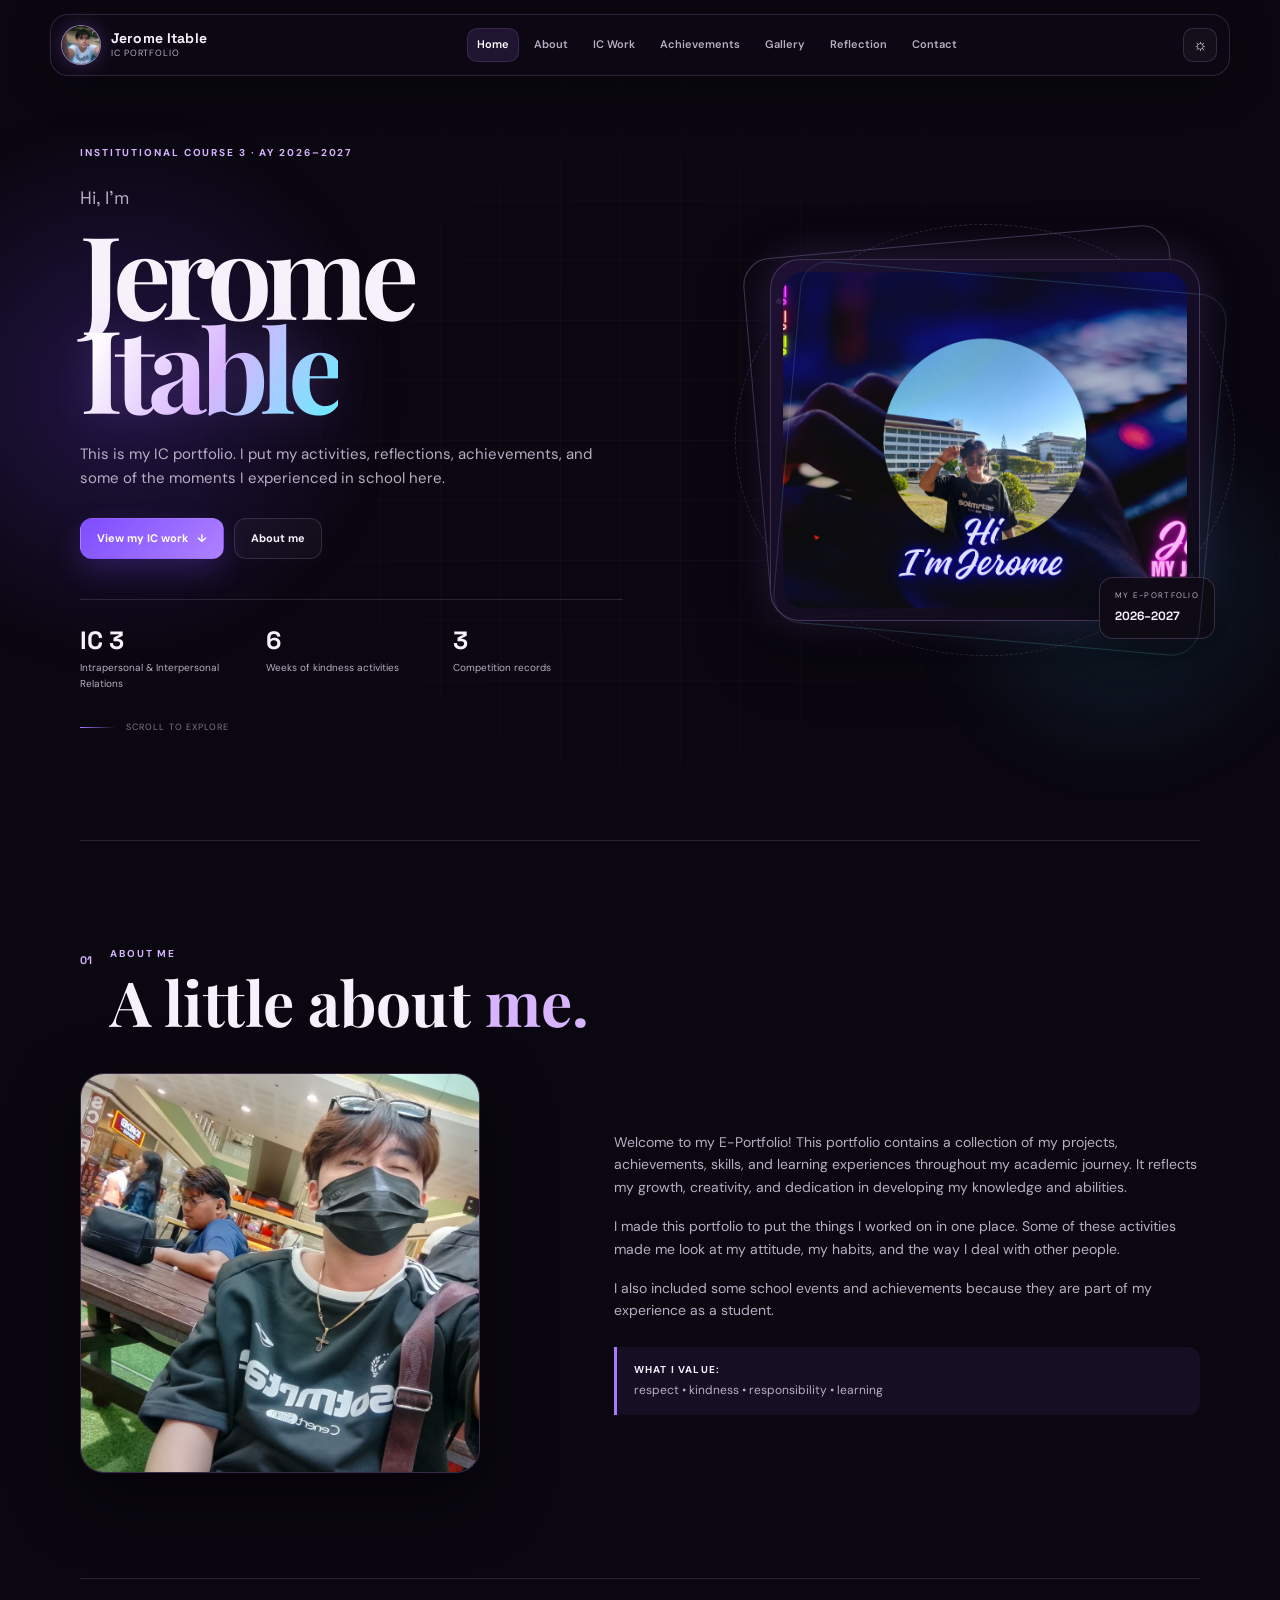
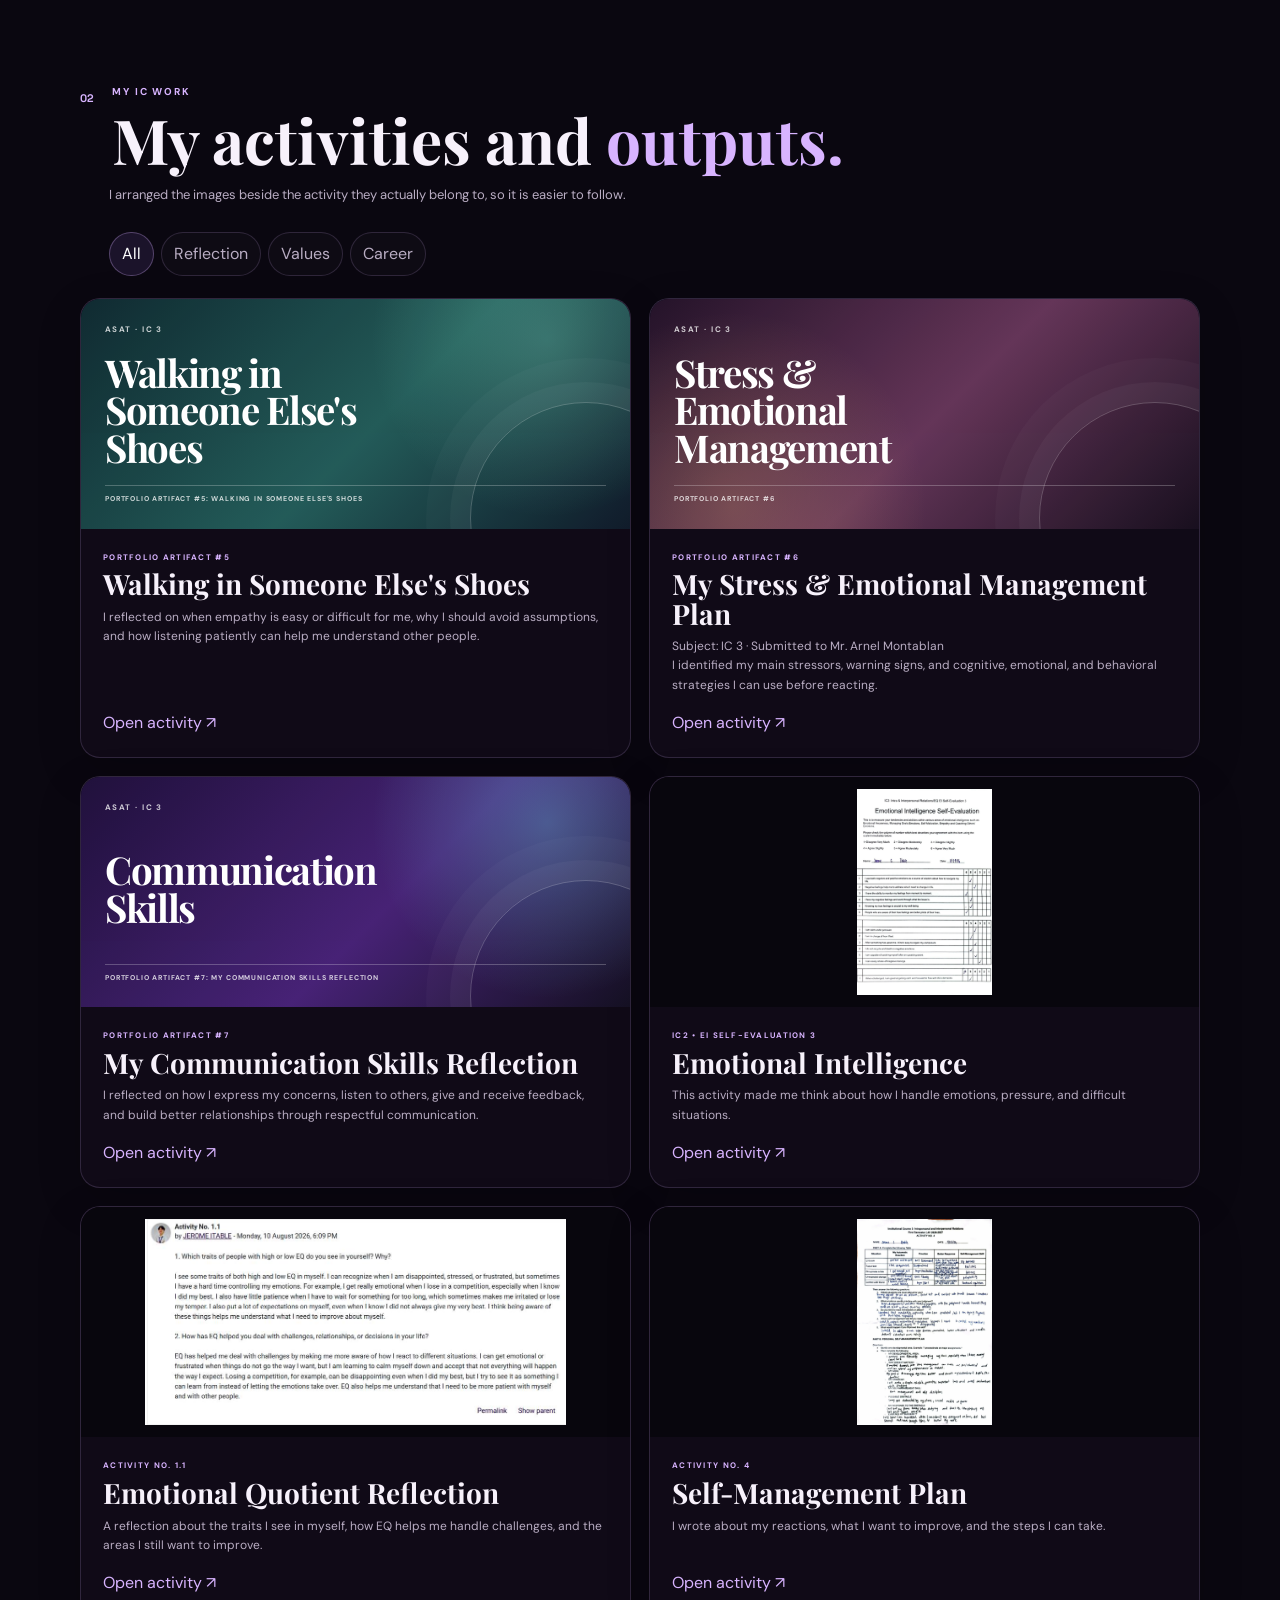
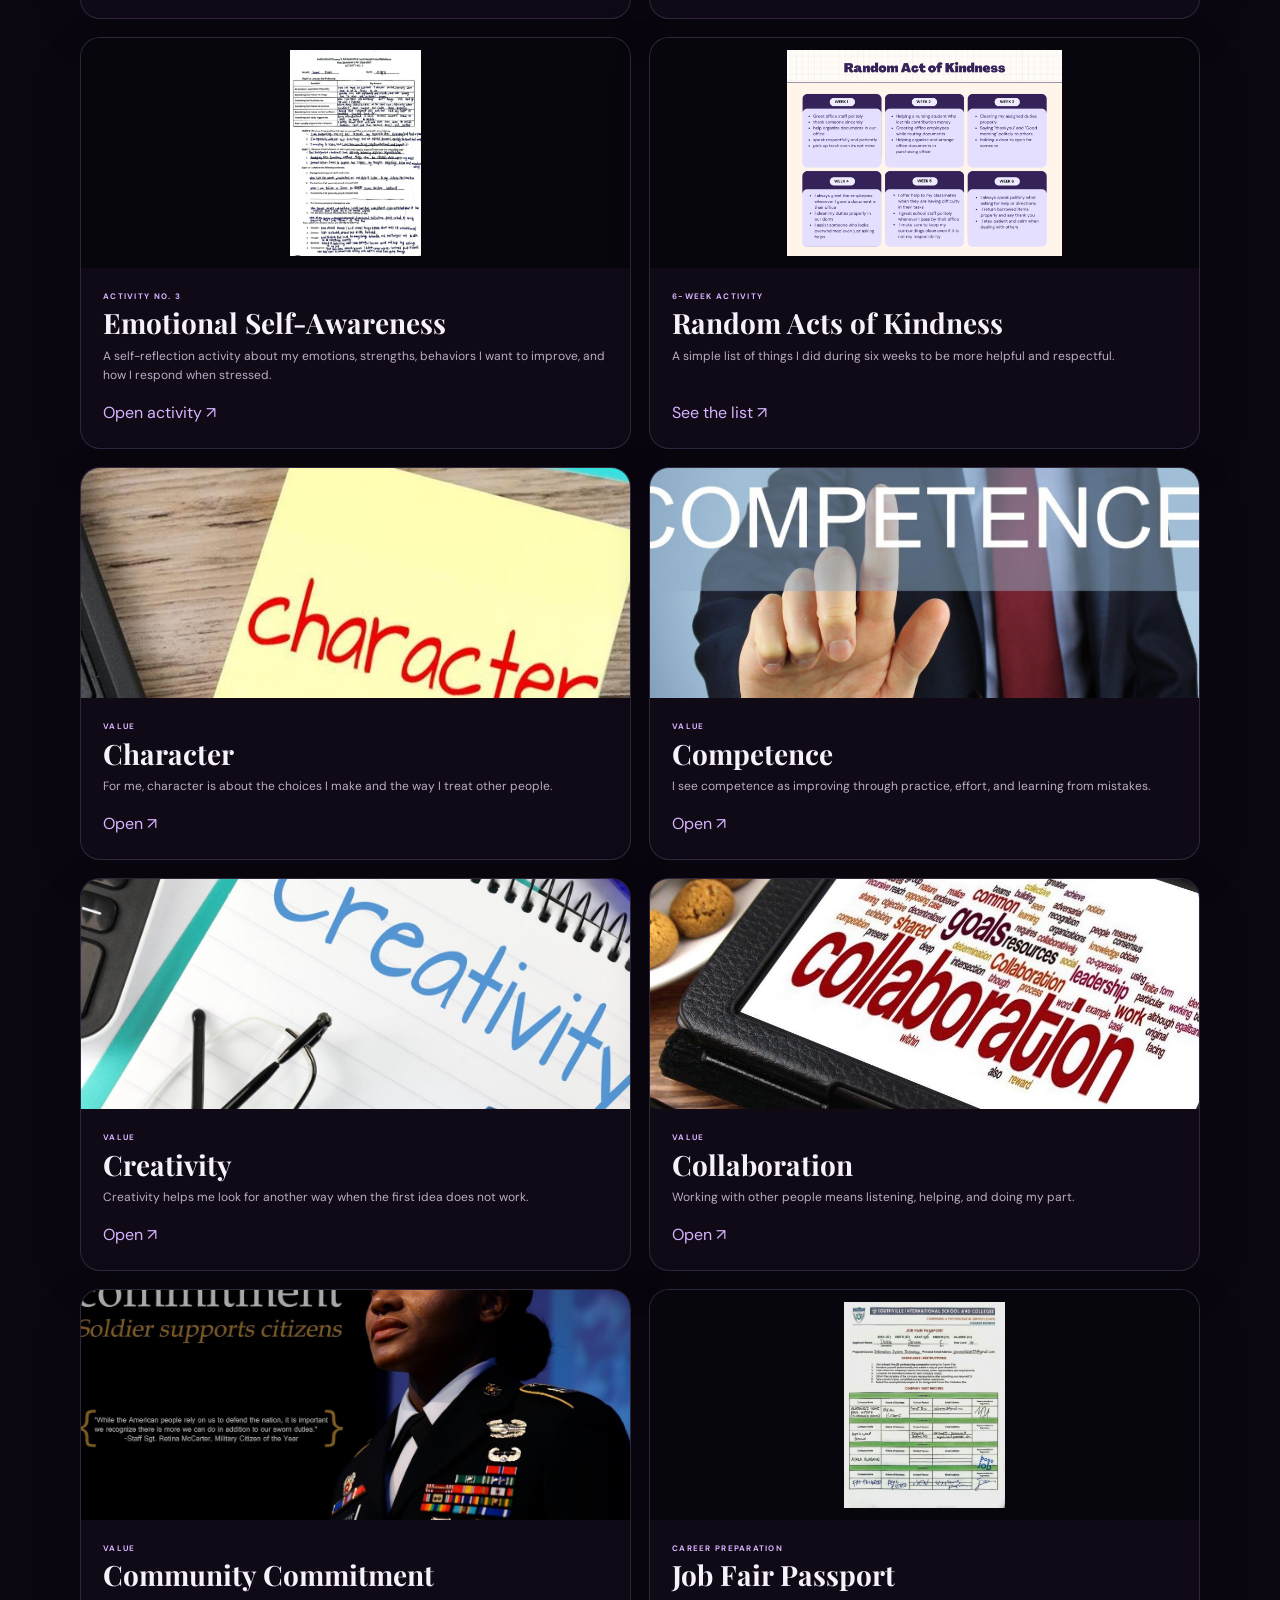
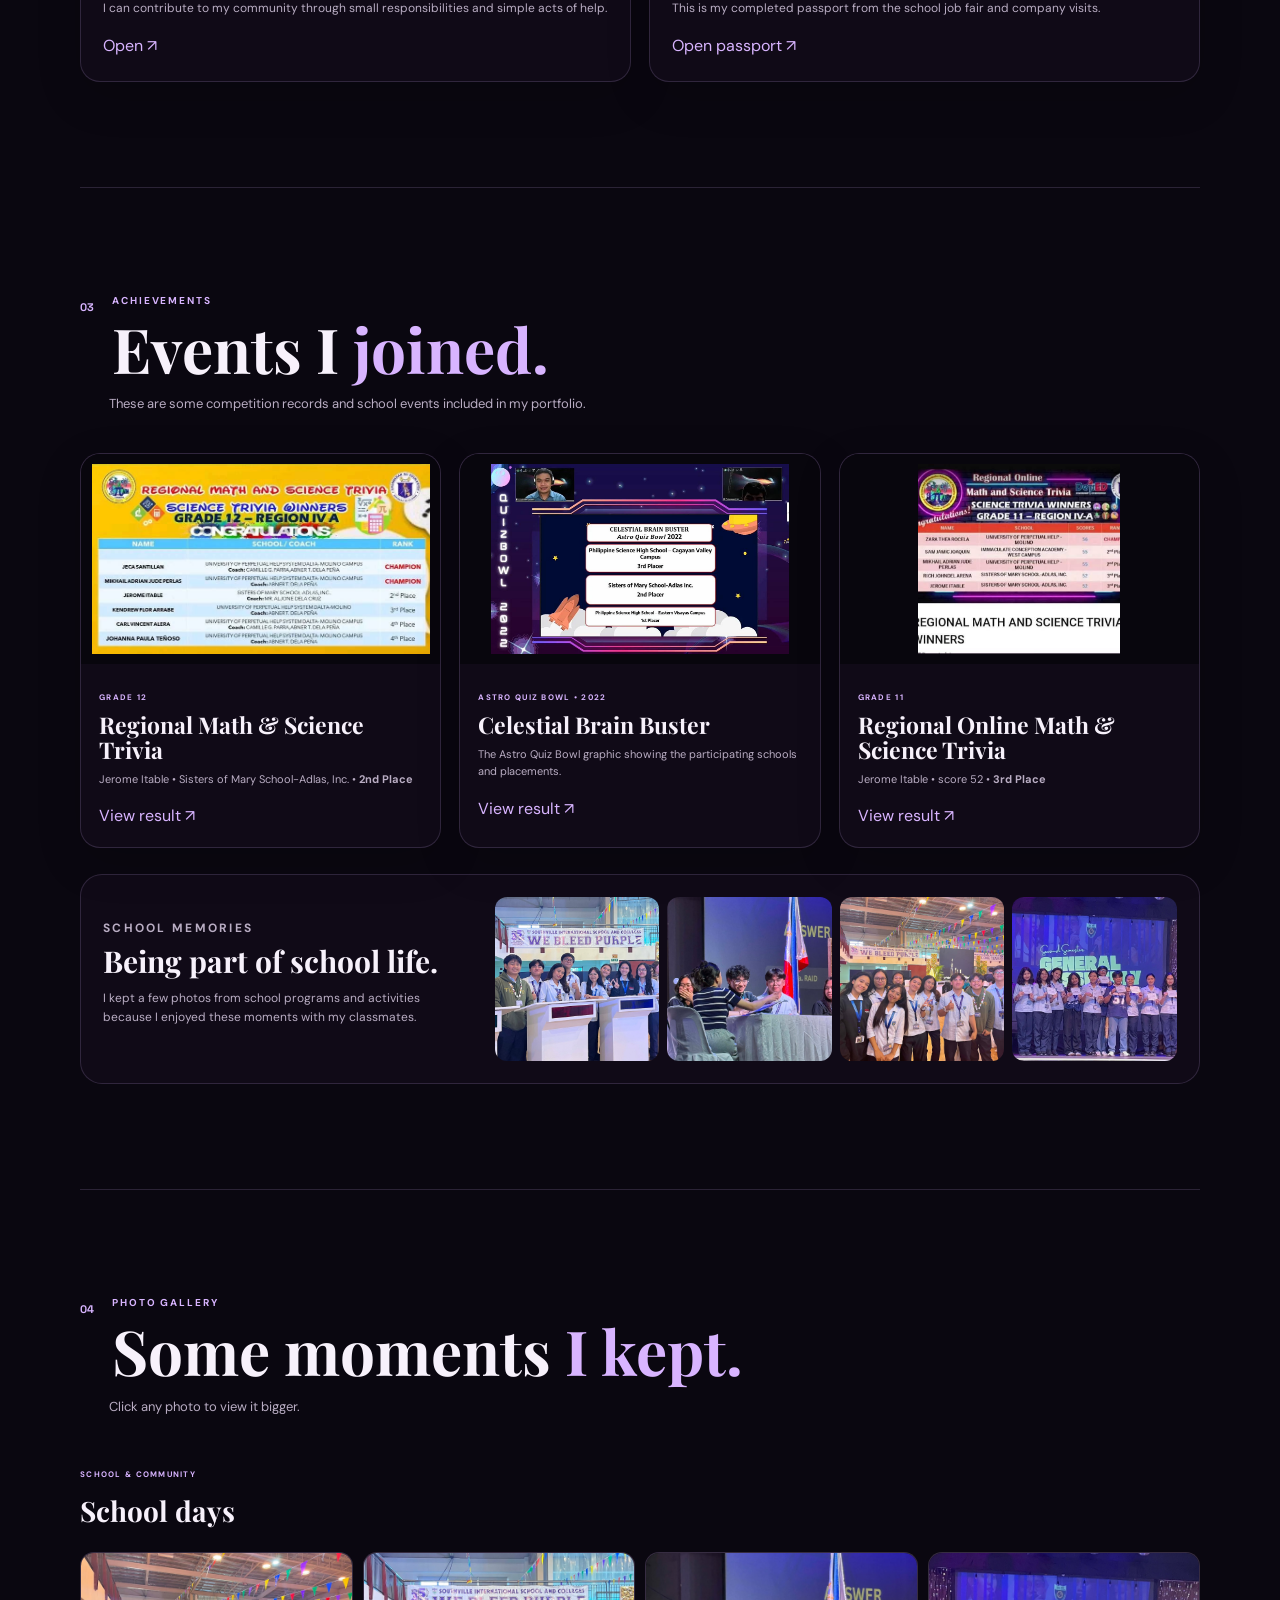
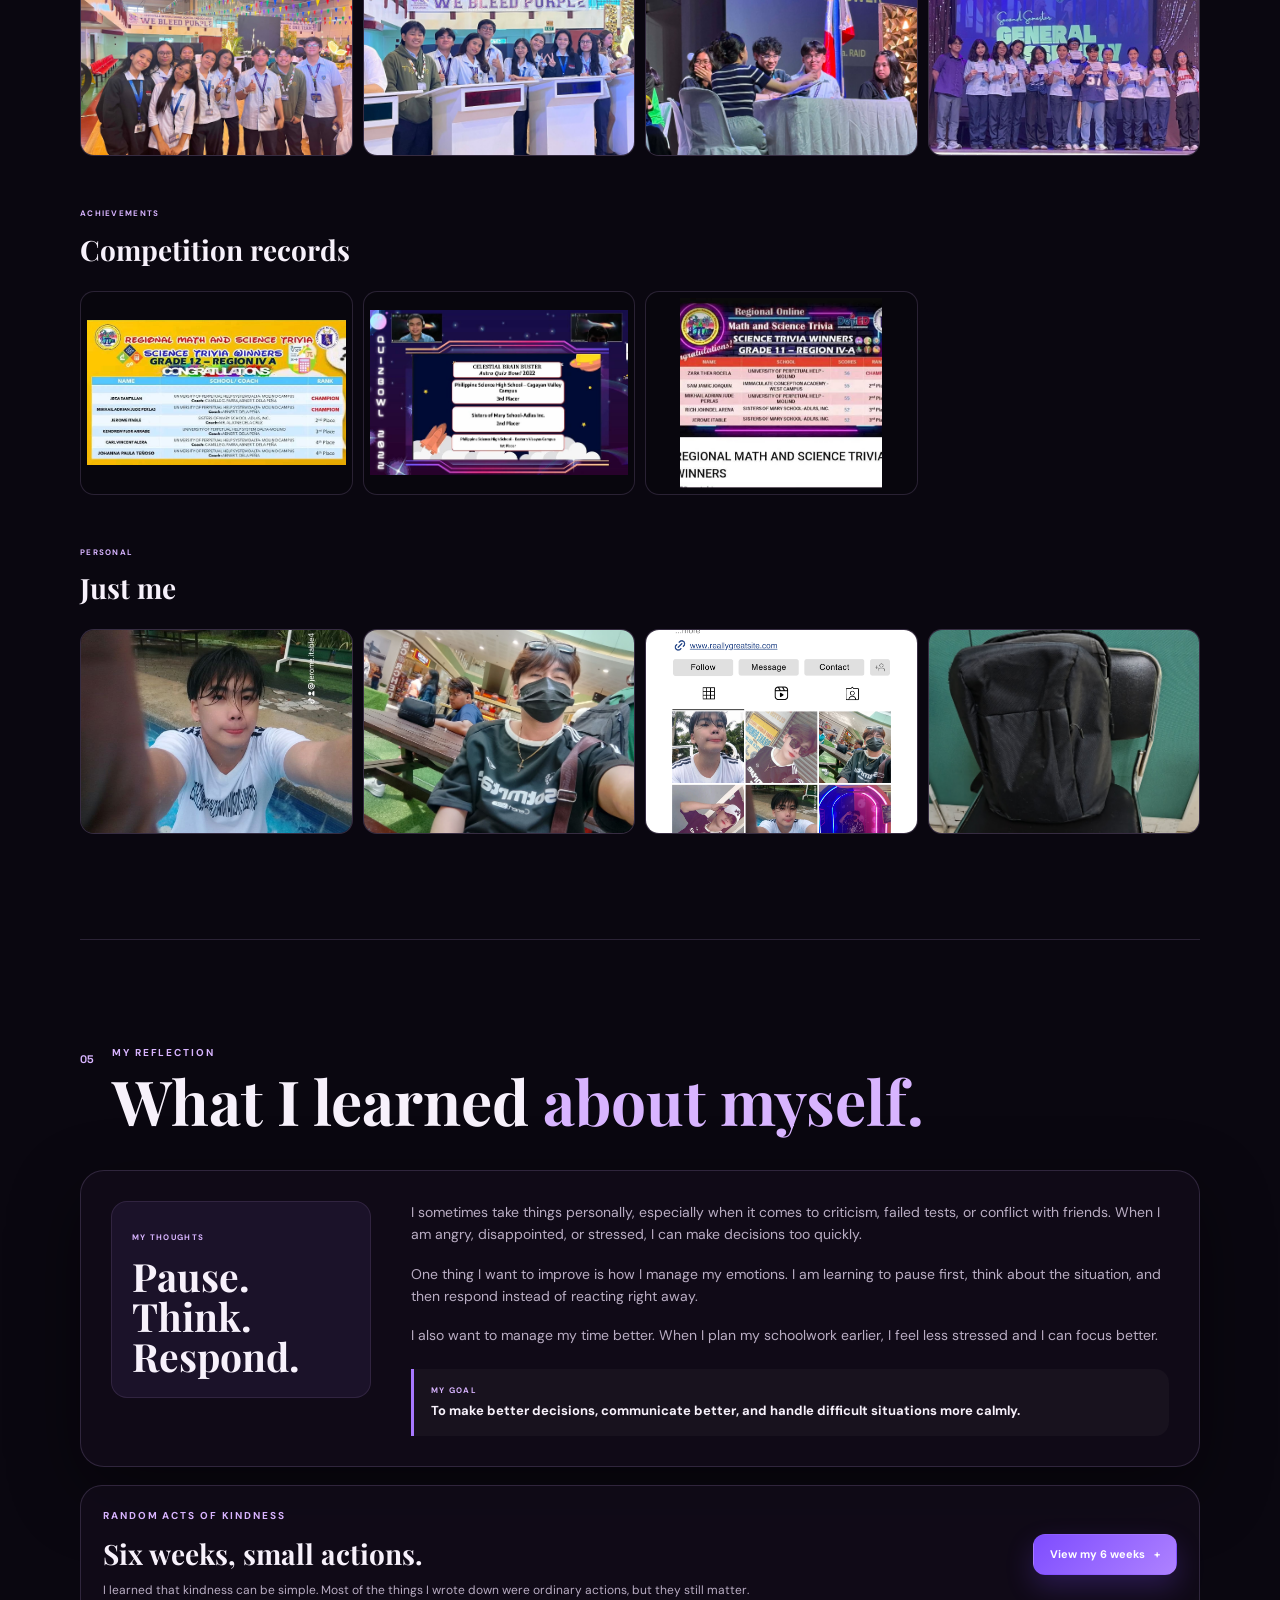
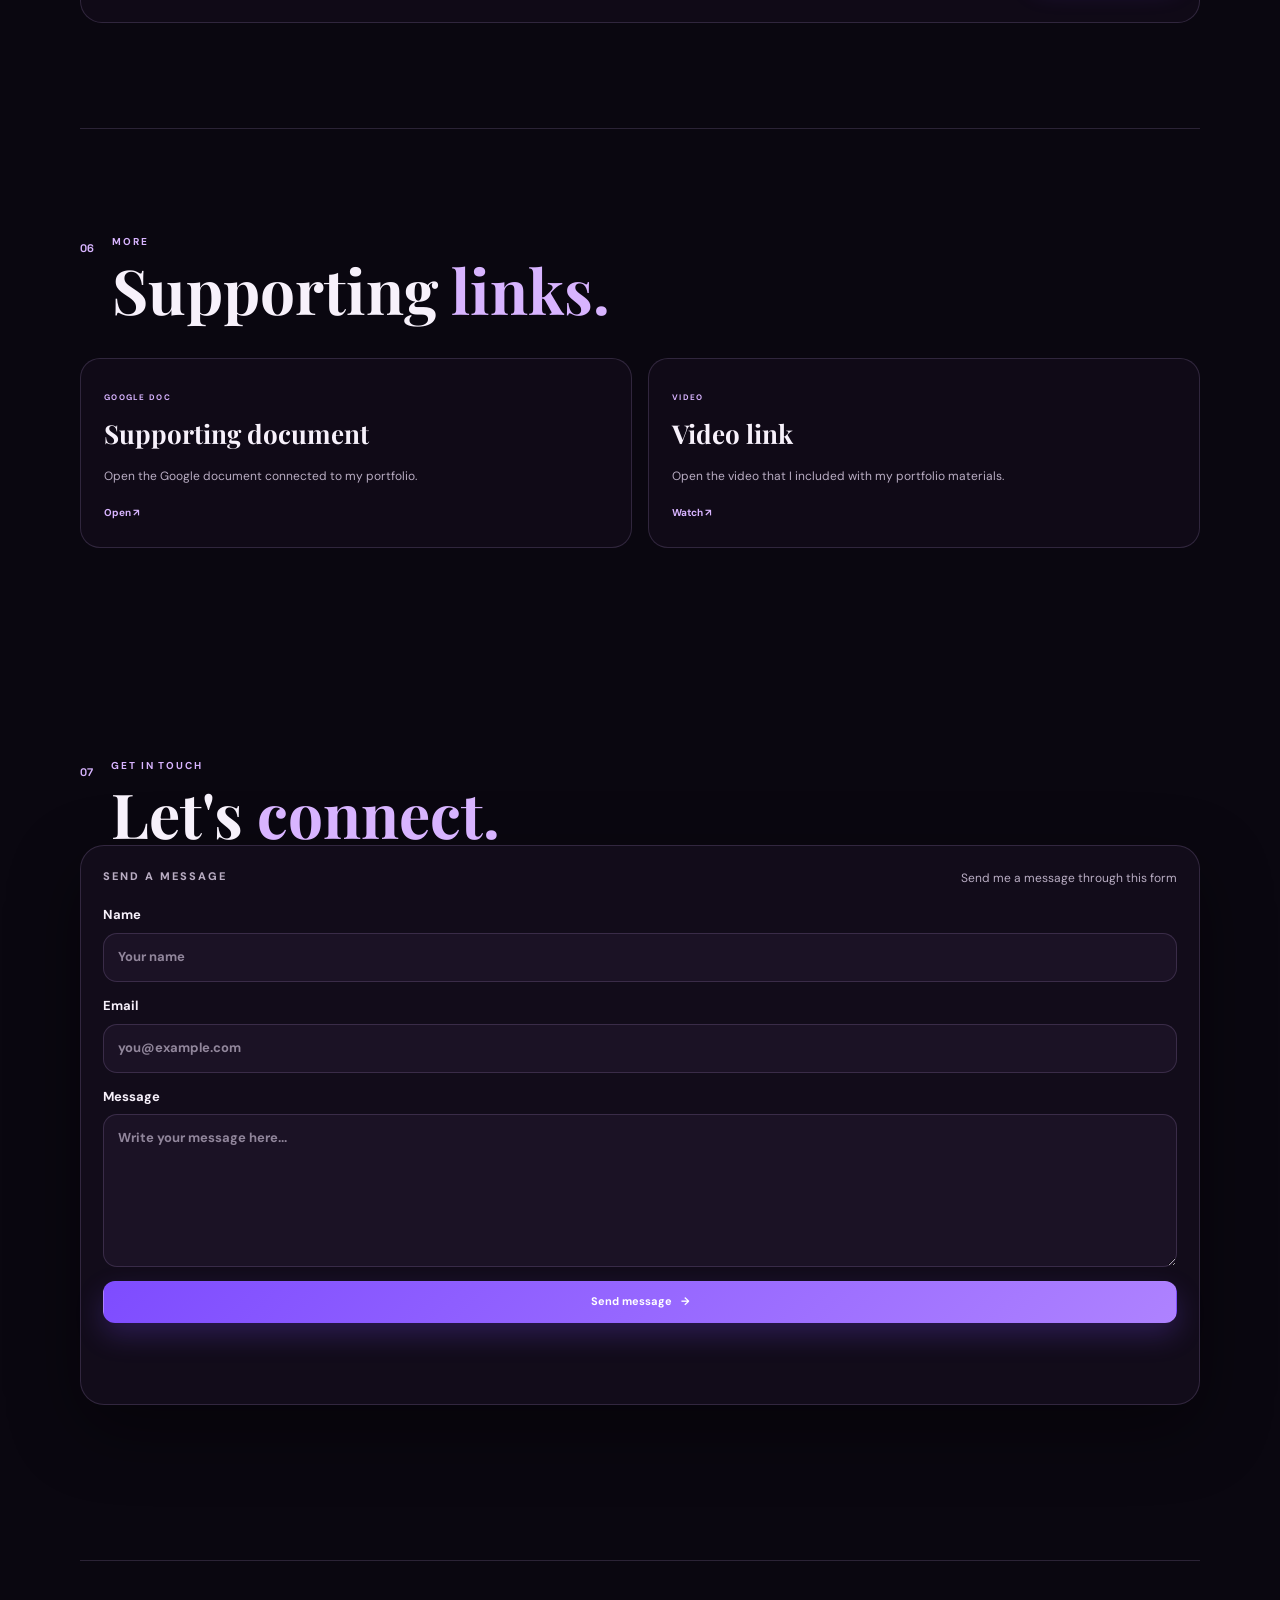
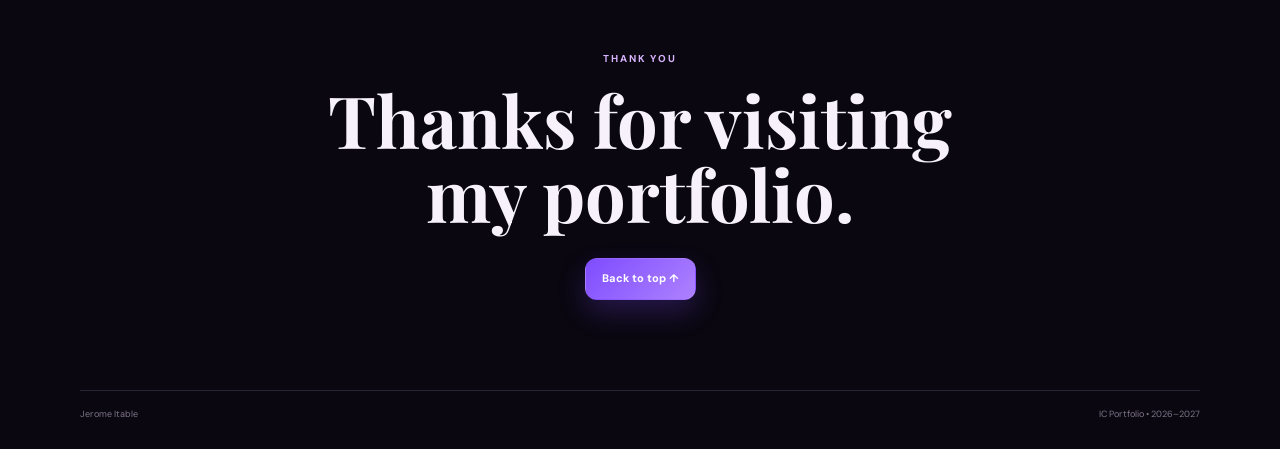
==== index.html @ e8ee6983 "Show correct Stress Plan subject and teacher" ====
<!doctype html>
<html lang="en">
<head>
  <meta charset="utf-8">
  <meta name="viewport" content="width=device-width, initial-scale=1">

  <title>Jerome Itable | IC Portfolio</title>

  <meta
    name="description"
    content="Jerome Itable's IC portfolio featuring activities, reflections, achievements, and personal memories."
  >

  <link rel="preconnect" href="https://fonts.googleapis.com">
  <link rel="preconnect" href="https://fonts.gstatic.com" crossorigin>

  <link
    href="https://fonts.googleapis.com/css2?family=DM+Sans:wght@400;500;600;700&family=Playfair+Display:ital,wght@0,600;0,700;1,600;1,700&display=swap"
    rel="stylesheet"
  >

  <link rel="stylesheet" href="styles.css">
</head>

<body class="dark">

  <!-- =========================
       SCROLL PROGRESS
  ========================== -->
  <div class="top-progress">
    <span id="scrollProgress"></span>
  </div>


  <!-- =========================
       HEADER
  ========================== -->
  <header class="topbar">

    <a href="#home" class="brand" aria-label="Go to home">

      <span class="brand-photo">
        <img
          src="assets/3adb41dc-9958-4bd9-91ea-468f7937c0e2.png"
          alt="Jerome profile photo"
        >
      </span>

      <span class="brand-text">
        <strong>Jerome Itable</strong>
        <small>IC Portfolio</small>
      </span>

    </a>


    <nav id="siteNav" aria-label="Main navigation">

      <a class="active" href="#home">Home</a>
      <a href="#about">About</a>
      <a href="#ic-work">IC Work</a>
      <a href="#achievements">Achievements</a>
      <a href="#gallery">Gallery</a>
      <a href="#reflection">Reflection</a>
      <a href="#contact">Contact</a>

    </nav>


    <div class="top-actions">

      <button
        id="themeBtn"
        class="icon-btn"
        aria-label="Toggle light and dark mode"
        type="button"
      >
        ☼
      </button>

      <button
        id="menuBtn"
        class="menu-btn"
        aria-label="Open menu"
        aria-expanded="false"
        type="button"
      >
        <span></span>
        <span></span>
        <span></span>
      </button>

    </div>

  </header>


  <!-- =========================
       MAIN CONTENT
  ========================== -->
  <main>


    <!-- =========================
         HERO
    ========================== -->
    <section class="hero section" id="home">

      <div class="hero-grid"></div>

      <div
        class="hero-particles"
        id="heroParticles"
        aria-hidden="true"
      ></div>


      <div class="hero-copy reveal">

        <p class="kicker">
          INSTITUTIONAL COURSE 3 · AY 2026–2027
        </p>

        <p class="hello">
          Hi, I'm
        </p>

        <h1>
          Jerome<br>
          <span>Itable</span>
        </h1>

        <p class="hero-intro">
          This is my IC portfolio. I put my activities, reflections,
          achievements, and some of the moments I experienced in school here.
        </p>


        <div class="hero-actions">

          <a class="btn primary" href="#ic-work">
            View my IC work
            <span>↓</span>
          </a>

          <a class="btn ghost" href="#about">
            About me
          </a>

        </div>


        <div class="hero-mini">

          <div>
            <strong>IC 3</strong>
            <span>
              Intrapersonal &amp; Interpersonal Relations
            </span>
          </div>

          <div>
            <strong>6</strong>
            <span>
              Weeks of kindness activities
            </span>
          </div>

          <div>
            <strong>3</strong>
            <span>
              Competition records
            </span>
          </div>

        </div>


        <div class="scroll-cue">
          <span class="line"></span>
          SCROLL TO EXPLORE
        </div>

      </div>


      <div
        class="hero-profile reveal delay"
        id="heroProfile"
      >

        <div
          class="profile-orbit"
          aria-hidden="true"
        ></div>

        <div class="profile-frame">

          <img
            src="assets/c8ed75eb-5aa4-4218-979a-5646f93bfd6d.png"
            alt="Jerome's portfolio profile graphic"
          >

        </div>

        <div class="profile-caption">

          <span>MY E-PORTFOLIO</span>
          <strong>2026–2027</strong>

        </div>

      </div>

    </section>



    <!-- =========================
         ABOUT
    ========================== -->
    <section class="section about" id="about">

      <div class="section-title reveal">

        <span>01</span>

        <div>
          <p class="kicker">ABOUT ME</p>

          <h2>
            A little about
            <em>me.</em>
          </h2>
        </div>

      </div>


      <div class="about-grid">

        <div class="about-photo reveal">

          <img
            src="assets/cbdbae51-09c6-4b75-bbab-0da8f7e0650f.png"
            alt="Jerome at a mall"
          >

        </div>


        <div class="about-text reveal delay">

          <p>
            Welcome to my E-Portfolio! This portfolio contains a collection
            of my projects, achievements, skills, and learning experiences
            throughout my academic journey. It reflects my growth, creativity,
            and dedication in developing my knowledge and abilities.
          </p>

          <p>
            I made this portfolio to put the things I worked on in one place.
            Some of these activities made me look at my attitude, my habits,
            and the way I deal with other people.
          </p>

          <p>
            I also included some school events and achievements because they
            are part of my experience as a student.
          </p>


          <div class="simple-note">

            <strong>What I value:</strong>

            <span>
              respect • kindness • responsibility • learning
            </span>

          </div>

        </div>

      </div>

    </section>



    <!-- =========================
         IC WORK
    ========================== -->
    <section class="section ic-work" id="ic-work">

      <div class="section-title reveal">

        <span>02</span>

        <div>
          <p class="kicker">MY IC WORK</p>

          <h2>
            My activities and
            <em>outputs.</em>
          </h2>
        </div>

      </div>


      <p class="section-lead reveal">
        I arranged the images beside the activity they actually belong to,
        so it is easier to follow.
      </p>


      <div class="filter-row reveal">

        <button
          class="filter-btn active"
          data-filter="all"
          type="button"
        >
          All
        </button>

        <button
          class="filter-btn"
          data-filter="reflection"
          type="button"
        >
          Reflection
        </button>

        <button
          class="filter-btn"
          data-filter="values"
          type="button"
        >
          Values
        </button>

        <button
          class="filter-btn"
          data-filter="career"
          type="button"
        >
          Career
        </button>

      </div>


      <div class="work-grid">

        <!-- PORTFOLIO ARTIFACT #5: EMPATHY / WALKING IN SOMEONE ELSE'S SHOES -->
        <article class="work-card reveal" data-category="reflection">

          <div class="work-image activity-cover activity-cover-empathy" aria-hidden="true">
            <span class="activity-cover-kicker">ASAT · IC 3</span>
            <strong>Walking in<br>Someone Else's<br>Shoes</strong>
            <small>PORTFOLIO ARTIFACT #5: WALKING IN SOMEONE ELSE'S SHOES</small>
          </div>

          <div class="work-body">
            <span>PORTFOLIO ARTIFACT #5</span>
            <h3>Walking in Someone Else's Shoes</h3>
            <p>
              I reflected on when empathy is easy or difficult for me,
              why I should avoid assumptions, and how listening patiently
              can help me understand other people.
            </p>
            <a
              class="text-btn activity-document-link"
              href="https://docs.google.com/document/d/1k0BZfho3NRduELVnyErwG1j7wl2ITvGgfA4UTBc-u4c/edit?usp=sharing"
              target="_blank"
              rel="noopener noreferrer"
            >Open activity ↗</a>
          </div>

        </article>


        <!-- PORTFOLIO ARTIFACT #6: STRESS AND EMOTIONAL MANAGEMENT PLAN -->
        <article class="work-card reveal" data-category="reflection">

          <div class="work-image activity-cover activity-cover-stress" aria-hidden="true">
            <span class="activity-cover-kicker">ASAT · IC 3</span>
            <strong>Stress &amp;<br>Emotional<br>Management</strong>
            <small>PORTFOLIO ARTIFACT #6</small>
          </div>

          <div class="work-body">
            <span>PORTFOLIO ARTIFACT #6</span>
            <h3>My Stress &amp; Emotional Management Plan</h3>
            <p class="activity-meta">Subject: IC 3 · Submitted to Mr. Arnel Montablan</p>
            <p>
              I identified my main stressors, warning signs, and cognitive,
              emotional, and behavioral strategies I can use before reacting.
            </p>
            <a
              class="text-btn activity-document-link"
              href="https://docs.google.com/document/d/1BTSN1eZnAhrHq2c6GCWbDD838XEV_HiaSWKD935iSH4/edit?usp=sharing"
              target="_blank"
              rel="noopener noreferrer"
            >Open activity ↗</a>
          </div>

        </article>


        <!-- PORTFOLIO ARTIFACT #7: COMMUNICATION SKILLS REFLECTION -->
        <article class="work-card reveal" data-category="reflection">

          <div class="work-image activity-cover activity-cover-communication" aria-hidden="true">
            <span class="activity-cover-kicker">ASAT · IC 3</span>
            <strong>Communication<br>Skills</strong>
            <small>PORTFOLIO ARTIFACT #7: MY COMMUNICATION SKILLS REFLECTION</small>
          </div>

          <div class="work-body">
            <span>PORTFOLIO ARTIFACT #7</span>
            <h3>My Communication Skills Reflection</h3>
            <p>
              I reflected on how I express my concerns, listen to others,
              give and receive feedback, and build better relationships
              through respectful communication.
            </p>
            <a
              class="text-btn activity-document-link"
              href="https://docs.google.com/document/d/1Uf5D6v-G6u2tg1Km_-Ayii7aYPdn1IIkOH6SSpa9RFs/edit?usp=sharing"
              target="_blank"
              rel="noopener noreferrer"
            >Open activity ↗</a>
          </div>

        </article>



        <!-- EI -->
        <article
          class="work-card reveal"
          data-category="reflection"
          data-modal="ei"
        >

          <div class="work-image document">

            <img
              src="assets/434cb2b3-b1fe-479f-8aa1-fc5efa22acee.png"
              alt="Emotional Intelligence Self-Evaluation"
              loading="lazy"
            >

          </div>


          <div class="work-body">

            <span>IC2 • EI SELF-EVALUATION 3</span>

            <h3>
              Emotional Intelligence
            </h3>

            <p>
              This activity made me think about how I handle emotions,
              pressure, and difficult situations.
            </p>

            <button class="text-btn" type="button">
              Open activity ↗
            </button>

          </div>

        </article>



        <!-- ACTIVITY 1.1 -->
        <article
          class="work-card reveal"
          data-category="reflection"
          data-modal="activity11"
        >

          <div class="work-image document">

            <img
              src="assets/activity-1-1.jpg"
              alt="Activity No. 1.1 Emotional Quotient reflection"
              loading="lazy"
            >

          </div>

          <div class="work-body">

            <span>ACTIVITY NO. 1.1</span>

            <h3>
              Emotional Quotient Reflection
            </h3>

            <p>
              A reflection about the traits I see in myself, how EQ helps me
              handle challenges, and the areas I still want to improve.
            </p>

            <button class="text-btn" type="button">
              Open activity ↗
            </button>

          </div>

        </article>



        <!-- SELF MANAGEMENT -->
        <article
          class="work-card reveal"
          data-category="reflection"
          data-modal="self"
        >

          <div class="work-image document">

            <img
              src="assets/c878a0e1-407a-40b7-9fa9-ee444e7a4682.png"
              alt="Self-Management Plan Activity 4"
              loading="lazy"
            >

          </div>


          <div class="work-body">

            <span>ACTIVITY NO. 4</span>

            <h3>
              Self-Management Plan
            </h3>

            <p>
              I wrote about my reactions, what I want to improve,
              and the steps I can take.
            </p>

            <button class="text-btn" type="button">
              Open activity ↗
            </button>

          </div>

        </article>



        <!-- ACTIVITY 3 -->
        <article
          class="work-card reveal"
          data-category="reflection"
          data-modal="activity3"
        >

          <div class="work-image document">

            <img
              src="assets/activity-no-3.jpg"
              alt="Activity No. 3 emotional self-awareness worksheet"
              loading="lazy"
            >

          </div>

          <div class="work-body">

            <span>ACTIVITY NO. 3</span>

            <h3>
              Emotional Self-Awareness
            </h3>

            <p>
              A self-reflection activity about my emotions, strengths,
              behaviors I want to improve, and how I respond when stressed.
            </p>

            <button class="text-btn" type="button">
              Open activity ↗
            </button>

          </div>

        </article>



        <!-- KINDNESS -->
        <article
          class="work-card reveal"
          data-category="values"
          data-modal="kind"
        >

          <div class="work-image document">

            <img
              src="assets/a13056d2-4636-4b8b-b042-9e33dff37318.png"
              alt="Random Acts of Kindness six week chart"
              loading="lazy"
            >

          </div>


          <div class="work-body">

            <span>6-WEEK ACTIVITY</span>

            <h3>
              Random Acts of Kindness
            </h3>

            <p>
              A simple list of things I did during six weeks to be more
              helpful and respectful.
            </p>

            <button class="text-btn" type="button">
              See the list ↗
            </button>

          </div>

        </article>



        <!-- CHARACTER -->
        <article
          class="work-card reveal"
          data-category="values"
          data-modal="character"
        >

          <div class="work-image graphic">

            <img
              src="assets/220b03b1-3bd2-41b9-9296-36cc6cd46806.png"
              alt="Character"
              loading="lazy"
            >

          </div>


          <div class="work-body">

            <span>VALUE</span>

            <h3>
              Character
            </h3>

            <p>
              For me, character is about the choices I make and the way
              I treat other people.
            </p>

            <button class="text-btn" type="button">
              Open ↗
            </button>

          </div>

        </article>



        <!-- COMPETENCE -->
        <article
          class="work-card reveal"
          data-category="values"
          data-modal="competence"
        >

          <div class="work-image graphic">

            <img
              src="assets/29689079-e6ef-41dc-b764-3f3624973e5e.png"
              alt="Competence"
              loading="lazy"
            >

          </div>


          <div class="work-body">

            <span>VALUE</span>

            <h3>
              Competence
            </h3>

            <p>
              I see competence as improving through practice, effort,
              and learning from mistakes.
            </p>

            <button class="text-btn" type="button">
              Open ↗
            </button>

          </div>

        </article>



        <!-- CREATIVITY -->
        <article
          class="work-card reveal"
          data-category="values"
          data-modal="creative"
        >

          <div class="work-image graphic">

            <img
              src="assets/3a04123c-59ca-46b0-acce-633ff0eed746.png"
              alt="Creativity"
              loading="lazy"
            >

          </div>


          <div class="work-body">

            <span>VALUE</span>

            <h3>
              Creativity
            </h3>

            <p>
              Creativity helps me look for another way when the first
              idea does not work.
            </p>

            <button class="text-btn" type="button">
              Open ↗
            </button>

          </div>

        </article>



        <!-- COLLABORATION -->
        <article
          class="work-card reveal"
          data-category="values"
          data-modal="collab"
        >

          <div class="work-image graphic">

            <img
              src="assets/b6dd3e79-4a7f-451b-ad19-497f875c6015.png"
              alt="Collaboration"
              loading="lazy"
            >

          </div>


          <div class="work-body">

            <span>VALUE</span>

            <h3>
              Collaboration
            </h3>

            <p>
              Working with other people means listening, helping,
              and doing my part.
            </p>

            <button class="text-btn" type="button">
              Open ↗
            </button>

          </div>

        </article>



        <!-- COMMUNITY -->
        <article
          class="work-card reveal"
          data-category="values"
          data-modal="community"
        >

          <div class="work-image graphic">

            <img
              src="assets/f19b60cb-7f57-42ba-a046-e8c3c5cc49cd.png"
              alt="Community Commitment"
              loading="lazy"
            >

          </div>


          <div class="work-body">

            <span>VALUE</span>

            <h3>
              Community Commitment
            </h3>

            <p>
              I can contribute to my community through small
              responsibilities and simple acts of help.
            </p>

            <button class="text-btn" type="button">
              Open ↗
            </button>

          </div>

        </article>



        <!-- JOB FAIR -->
        <article
          class="work-card reveal"
          data-category="career"
          data-modal="jobfair"
        >

          <div class="work-image document">

            <img
              src="assets/ae2d5c1f-993e-460e-a96b-ca29c43a6e26.png"
              alt="Job Fair Passport"
              loading="lazy"
            >

          </div>


          <div class="work-body">

            <span>CAREER PREPARATION</span>

            <h3>
              Job Fair Passport
            </h3>

            <p>
              This is my completed passport from the school job fair
              and company visits.
            </p>

            <button class="text-btn" type="button">
              Open passport ↗
            </button>

          </div>

        </article>

      </div>

    </section>



    <!-- =========================
         ACHIEVEMENTS
    ========================== -->
    <section class="section achievements" id="achievements">

      <div class="section-title reveal">

        <span>03</span>

        <div>
          <p class="kicker">ACHIEVEMENTS</p>

          <h2>
            Events I
            <em>joined.</em>
          </h2>
        </div>

      </div>


      <p class="section-lead reveal">
        These are some competition records and school events included
        in my portfolio.
      </p>


      <div class="achievement-grid">


        <!-- GRADE 12 -->
        <article
          class="achievement-card reveal"
          data-modal="grade12"
        >

          <div class="achievement-img">

            <img
              src="assets/8747d464-86fb-4f29-bd6c-c98217798c7d.png"
              alt="Grade 12 Regional Math and Science Trivia"
              loading="lazy"
            >

          </div>


          <div class="achievement-body">

            <span>GRADE 12</span>

            <h3>
              Regional Math &amp; Science Trivia
            </h3>

            <p>
              Jerome Itable • Sisters of Mary School-Adlas, Inc. •
              <strong>2nd Place</strong>
            </p>

            <button class="text-btn" type="button">
              View result ↗
            </button>

          </div>

        </article>



        <!-- ASTRO QUIZ -->
        <article
          class="achievement-card reveal"
          data-modal="astro"
        >

          <div class="achievement-img">

            <img
              src="assets/f577b369-1ad1-434a-975e-25693bc4033a.png"
              alt="Celestial Brain Buster Astro Quiz Bowl 2022"
              loading="lazy"
            >

          </div>


          <div class="achievement-body">

            <span>ASTRO QUIZ BOWL • 2022</span>

            <h3>
              Celestial Brain Buster
            </h3>

            <p>
              The Astro Quiz Bowl graphic showing the participating
              schools and placements.
            </p>

            <button class="text-btn" type="button">
              View result ↗
            </button>

          </div>

        </article>



        <!-- GRADE 11 -->
        <article
          class="achievement-card reveal"
          data-modal="grade11"
        >

          <div class="achievement-img">

            <img
              src="assets/3c79f30a-2f96-4b96-8607-99331c31a39b.png"
              alt="Grade 11 Regional Online Math and Science Trivia"
              loading="lazy"
            >

          </div>


          <div class="achievement-body">

            <span>GRADE 11</span>

            <h3>
              Regional Online Math &amp; Science Trivia
            </h3>

            <p>
              Jerome Itable • score 52 •
              <strong>3rd Place</strong>
            </p>

            <button class="text-btn" type="button">
              View result ↗
            </button>

          </div>

        </article>

      </div>



      <!-- SCHOOL EVENTS -->
      <div class="school-events reveal">

        <div class="school-events-copy">

          <p class="kicker">
            SCHOOL MEMORIES
          </p>

          <h3>
            Being part of school life.
          </h3>

          <p>
            I kept a few photos from school programs and activities
            because I enjoyed these moments with my classmates.
          </p>

        </div>


        <div class="school-events-strip">

          <button
            class="memory"
            data-image="assets/ac588fb6-3d4b-4e99-9a57-f5b0112785cb.png"
            aria-label="Open school podium photo"
            type="button"
          >
            <img
              src="assets/ac588fb6-3d4b-4e99-9a57-f5b0112785cb.png"
              alt="School podium group"
              loading="lazy"
            >
          </button>


          <button
            class="memory"
            data-image="assets/cd1637bf-38b5-4bd3-ab03-77ba1e4466ea.png"
            aria-label="Open event table photo"
            type="button"
          >
            <img
              src="assets/cd1637bf-38b5-4bd3-ab03-77ba1e4466ea.png"
              alt="School event table"
              loading="lazy"
            >
          </button>


          <button
            class="memory"
            data-image="assets/e3415fa7-25cd-4eea-a326-6c5b3722b05b.png"
            aria-label="Open school community photo"
            type="button"
          >
            <img
              src="assets/e3415fa7-25cd-4eea-a326-6c5b3722b05b.png"
              alt="School community"
              loading="lazy"
            >
          </button>


          <button
            class="memory"
            data-image="assets/d1c871af-01fa-4570-a060-f4ade8f02f99.png"
            aria-label="Open general assembly photo"
            type="button"
          >
            <img
              src="assets/d1c871af-01fa-4570-a060-f4ade8f02f99.png"
              alt="General assembly"
              loading="lazy"
            >
          </button>

        </div>

      </div>

    </section>



    <!-- =========================
         GALLERY
    ========================== -->
    <section class="section gallery" id="gallery">

      <div class="section-title reveal">

        <span>04</span>

        <div>
          <p class="kicker">PHOTO GALLERY</p>

          <h2>
            Some moments
            <em>I kept.</em>
          </h2>
        </div>

      </div>


      <p class="section-lead reveal">
        Click any photo to view it bigger.
      </p>



      <!-- SCHOOL -->
      <div class="gallery-section reveal">

        <div class="gallery-heading">

          <span>SCHOOL &amp; COMMUNITY</span>

          <h3>
            School days
          </h3>

        </div>


        <div class="gallery-grid school-gallery">

          <button
            class="gallery-photo"
            data-image="assets/e3415fa7-25cd-4eea-a326-6c5b3722b05b.png"
            type="button"
          >
            <img
              src="assets/e3415fa7-25cd-4eea-a326-6c5b3722b05b.png"
              alt="Students together at school"
              loading="lazy"
            >
          </button>


          <button
            class="gallery-photo"
            data-image="assets/ac588fb6-3d4b-4e99-9a57-f5b0112785cb.png"
            type="button"
          >
            <img
              src="assets/ac588fb6-3d4b-4e99-9a57-f5b0112785cb.png"
              alt="Students at school podiums"
              loading="lazy"
            >
          </button>


          <button
            class="gallery-photo"
            data-image="assets/cd1637bf-38b5-4bd3-ab03-77ba1e4466ea.png"
            type="button"
          >
            <img
              src="assets/cd1637bf-38b5-4bd3-ab03-77ba1e4466ea.png"
              alt="Students at an event table"
              loading="lazy"
            >
          </button>


          <button
            class="gallery-photo"
            data-image="assets/d1c871af-01fa-4570-a060-f4ade8f02f99.png"
            type="button"
          >
            <img
              src="assets/d1c871af-01fa-4570-a060-f4ade8f02f99.png"
              alt="General assembly"
              loading="lazy"
            >
          </button>

        </div>

      </div>



      <!-- ACHIEVEMENTS -->
      <div class="gallery-section reveal">

        <div class="gallery-heading">

          <span>ACHIEVEMENTS</span>

          <h3>
            Competition records
          </h3>

        </div>


        <div class="gallery-grid evidence-gallery">

          <button
            class="gallery-photo contain"
            data-image="assets/8747d464-86fb-4f29-bd6c-c98217798c7d.png"
            type="button"
          >
            <img
              src="assets/8747d464-86fb-4f29-bd6c-c98217798c7d.png"
              alt="Grade 12 trivia result"
              loading="lazy"
            >
          </button>


          <button
            class="gallery-photo contain"
            data-image="assets/f577b369-1ad1-434a-975e-25693bc4033a.png"
            type="button"
          >
            <img
              src="assets/f577b369-1ad1-434a-975e-25693bc4033a.png"
              alt="Celestial Brain Buster"
              loading="lazy"
            >
          </button>


          <button
            class="gallery-photo contain"
            data-image="assets/3c79f30a-2f96-4b96-8607-99331c31a39b.png"
            type="button"
          >
            <img
              src="assets/3c79f30a-2f96-4b96-8607-99331c31a39b.png"
              alt="Grade 11 trivia result"
              loading="lazy"
            >
          </button>

        </div>

      </div>



      <!-- PERSONAL -->
      <div class="gallery-section reveal">

        <div class="gallery-heading">

          <span>PERSONAL</span>

          <h3>
            Just me
          </h3>

        </div>


        <div class="gallery-grid personal-gallery">

          <button
            class="gallery-photo"
            data-image="assets/3adb41dc-9958-4bd9-91ea-468f7937c0e2.png"
            type="button"
          >
            <img
              src="assets/3adb41dc-9958-4bd9-91ea-468f7937c0e2.png"
              alt="Jerome by the pool"
              loading="lazy"
            >
          </button>


          <button
            class="gallery-photo"
            data-image="assets/cbdbae51-09c6-4b75-bbab-0da8f7e0650f.png"
            type="button"
          >
            <img
              src="assets/cbdbae51-09c6-4b75-bbab-0da8f7e0650f.png"
              alt="Jerome at a mall"
              loading="lazy"
            >
          </button>


          <button
            class="gallery-photo"
            data-image="assets/b2cd3c32-a995-4be0-af1f-ee65e83ca6e2.png"
            type="button"
          >
            <img
              src="assets/b2cd3c32-a995-4be0-af1f-ee65e83ca6e2.png"
              alt="Jerome social profile screenshot"
              loading="lazy"
            >
          </button>


          <button
            class="gallery-photo"
            data-image="assets/1bf42df2-e53e-4007-b6f1-e9972447bf96.png"
            type="button"
          >
            <img
              src="assets/1bf42df2-e53e-4007-b6f1-e9972447bf96.png"
              alt="Backpack on chair"
              loading="lazy"
            >
          </button>

        </div>

      </div>

    </section>



    <!-- =========================
         REFLECTION
    ========================== -->
    <section class="section reflection" id="reflection">

      <div class="section-title reveal">

        <span>05</span>

        <div>
          <p class="kicker">MY REFLECTION</p>

          <h2>
            What I learned
            <em>about myself.</em>
          </h2>
        </div>

      </div>


      <div class="reflection-box reveal">

        <div class="reflection-side">

          <span>MY THOUGHTS</span>

          <strong>
            Pause.<br>
            Think.<br>
            Respond.
          </strong>

        </div>


        <div class="reflection-copy">

          <p>
            I sometimes take things personally, especially when it comes
            to criticism, failed tests, or conflict with friends. When I
            am angry, disappointed, or stressed, I can make decisions
            too quickly.
          </p>

          <p>
            One thing I want to improve is how I manage my emotions.
            I am learning to pause first, think about the situation,
            and then respond instead of reacting right away.
          </p>

          <p>
            I also want to manage my time better. When I plan my
            schoolwork earlier, I feel less stressed and I can focus better.
          </p>


          <div class="goal">

            <span>MY GOAL</span>

            <strong>
              To make better decisions, communicate better,
              and handle difficult situations more calmly.
            </strong>

          </div>

        </div>

      </div>



      <!-- KINDNESS -->
      <div class="kindness-box reveal">

        <div>

          <p class="kicker">
            RANDOM ACTS OF KINDNESS
          </p>

          <h3>
            Six weeks, small actions.
          </h3>

          <p>
            I learned that kindness can be simple. Most of the things
            I wrote down were ordinary actions, but they still matter.
          </p>

        </div>


        <button
          id="kindnessBtn"
          class="btn primary"
          type="button"
        >
          View my 6 weeks
          <span>+</span>
        </button>

      </div>


      <div
        class="kindness-drawer"
        id="kindnessDrawer"
      >

        <div>

          <b>WEEK 1</b>

          <p>
            Greet office staff politely, thank someone sincerely,
            help organize documents, speak respectfully, and pick up
            trash even when it is not mine.
          </p>

        </div>


        <div>

          <b>WEEK 2</b>

          <p>
            Help a nursing student who lost his contribution money,
            greet office employees while routing documents, and help
            arrange documents in the purchasing office.
          </p>

        </div>


        <div>

          <b>WEEK 3</b>

          <p>
            Clean my assigned duties properly, say thank you and good
            morning, and hold a door open for someone.
          </p>

        </div>


        <div>

          <b>WEEK 4</b>

          <p>
            Greet employees when giving a document, clean my dorm duties
            properly, and ask someone if they need help when they look
            overwhelmed.
          </p>

        </div>


        <div>

          <b>WEEK 5</b>

          <p>
            Offer help to classmates who are having difficulty,
            greet school staff politely, and keep my surroundings clean.
          </p>

        </div>


        <div>

          <b>WEEK 6</b>

          <p>
            Speak politely when asking for help or directions,
            return borrowed items properly, say thank you, and stay calm
            when dealing with others.
          </p>

        </div>

      </div>

    </section>



    <!-- =========================
         SUPPORTING LINKS
    ========================== -->
    <section class="section links">

      <div class="section-title reveal">

        <span>06</span>

        <div>

          <p class="kicker">
            MORE
          </p>

          <h2>
            Supporting
            <em>links.</em>
          </h2>

        </div>

      </div>


      <div class="links-grid">


        <a
          class="link-card reveal"
          href="https://docs.google.com/document/d/1VdecxLlKhIaZHww0KYcWHWDS45jqFA-YBlnEPjJu3tQ/edit?authuser=0&usp=sharing"
          target="_blank"
          rel="noopener noreferrer"
        >

          <span>
            GOOGLE DOC
          </span>

          <h3>
            Supporting document
          </h3>

          <p>
            Open the Google document connected to my portfolio.
          </p>

          <strong>
            Open ↗
          </strong>

        </a>


        <a
          class="link-card reveal"
          href="https://www.youtube.com/watch?v=F9FNL8xS644"
          target="_blank"
          rel="noopener noreferrer"
        >

          <span>
            VIDEO
          </span>

          <h3>
            Video link
          </h3>

          <p>
            Open the video that I included with my portfolio materials.
          </p>

          <strong>
            Watch ↗
          </strong>

        </a>

      </div>

    </section>



    <!-- =========================
         CONTACT
         FORM ONLY
    ========================== -->
    <section class="section contact" id="contact">

      <div class="section-title reveal">

        <span>07</span>

        <div>

          <p class="kicker">
            GET IN TOUCH
          </p>

          <h2>
            Let's
            <em>connect.</em>
          </h2>

        </div>

      </div>


      <div class="contact-form-only-wrap reveal">

        <div class="contact-form-card">

          <form
            id="contactForm"
            action="https://formsubmit.co/jeromeitable.37@gmail.com"
            method="POST"
          >

            <!-- FormSubmit configuration -->
            <input
              type="hidden"
              name="_subject"
              value="New message from Jerome's IC E-Portfolio"
            >

            <input
              type="hidden"
              name="_template"
              value="table"
            >

            <input
              type="hidden"
              name="_captcha"
              value="false"
            >

            <input
              type="hidden"
              name="_replyto"
              value=""
              id="replyToField"
            >


            <div class="form-top">

              <span class="contact-label">
                SEND A MESSAGE
              </span>

              <span>
                Send me a message through this form
              </span>

            </div>


            <!-- NAME -->
            <label for="contactName">

              Name

              <input
                id="contactName"
                name="name"
                type="text"
                placeholder="Your name"
                autocomplete="name"
                required
              >

            </label>


            <!-- EMAIL -->
            <label for="contactEmail">

              Email

              <input
                id="contactEmail"
                name="email"
                type="email"
                placeholder="you@example.com"
                autocomplete="email"
                required
              >

            </label>


            <!-- MESSAGE -->
            <label for="contactMessage">

              Message

              <textarea
                id="contactMessage"
                name="message"
                rows="6"
                placeholder="Write your message here..."
                required
              ></textarea>

            </label>


            <!-- SEND BUTTON -->
            <button
              class="btn primary full"
              id="sendMessage"
              type="submit"
            >

              Send message

              <span>→</span>

            </button>


            <p
              class="contact-note"
              id="contactFormStatus"
              aria-live="polite"
            ></p>

          </form>

        </div>

      </div>

    </section>



    <!-- =========================
         END
    ========================== -->
    <section class="section end-section">

      <div class="end-card reveal">

        <p class="kicker">
          THANK YOU
        </p>

        <h2>
          Thanks for visiting<br>
          my portfolio.
        </h2>

        <a
          class="btn primary"
          href="#home"
        >
          Back to top ↑
        </a>

      </div>


      <footer>

        <span>
          Jerome Itable
        </span>

        <span>
          IC Portfolio • 2026–2027
        </span>

      </footer>

    </section>

  </main>



  <!-- =========================
       IMAGE MODAL
  ========================== -->
  <div
    class="modal"
    id="mediaModal"
    aria-hidden="true"
    role="dialog"
    aria-modal="true"
  >

    <div
      class="modal-bg"
      data-close
    ></div>


    <div class="modal-panel">

      <button
        class="modal-close"
        data-close
        aria-label="Close"
        type="button"
      >
        ×
      </button>


      <div class="modal-img-wrap">

        <img
          id="modalImg"
          src=""
          alt=""
        >

      </div>


      <div class="modal-copy">

        <span id="modalKicker"></span>

        <h3 id="modalTitle"></h3>

        <p id="modalDesc"></p>

      </div>

    </div>

  </div>



  <!-- =========================
       JAVASCRIPT
  ========================== -->
  <script>
    const contactForm = document.getElementById("contactForm");
    const contactEmail = document.getElementById("contactEmail");
    const replyToField = document.getElementById("replyToField");

    if (contactForm && contactEmail && replyToField) {
      contactForm.addEventListener("submit", function () {
        replyToField.value = contactEmail.value.trim();
      });
    }
  </script>

  <script src="script.js"></script>

</body>
</html>
---- styles.css ----
@import url('https://fonts.googleapis.com/css2?family=DM+Sans:wght@400;500;600;700&family=Playfair+Display:wght@600;700&family=Space+Grotesk:wght@500;600;700&display=swap');

/* =========================================================
   ROOT / THEME
========================================================= */

:root {
  --bg: #f7f3ea;
  --surface: #fffdf9;
  --surface2: #eee8dc;
  --ink: #2a2140;
  --muted: #716a78;
  --purple: #6f45a6;
  --purple2: #8b63bd;
  --cyan: #278da3;
  --line: rgba(81, 48, 107, .16);
  --shadow: 0 24px 70px rgba(59, 34, 78, .16);
  --glow: 0 0 42px rgba(111, 69, 166, .16);
}

body.dark {
  --bg: #0a0710;
  --surface: #120c1a;
  --surface2: #1b1225;
  --ink: #f7f1fb;
  --muted: #b9adc3;
  --purple: #a878ff;
  --purple2: #d8b4ff;
  --cyan: #73e6ff;
  --line: rgba(216, 180, 255, .16);
  --shadow: 0 24px 70px rgba(0, 0, 0, .42);
  --glow: 0 0 42px rgba(168, 120, 255, .22);
}


/* =========================================================
   RESET
========================================================= */

* {
  box-sizing: border-box;
}

html {
  scroll-behavior: smooth;
  background: var(--bg);
}

body {
  margin: 0;
  background: var(--bg);
  color: var(--ink);
  font-family: "DM Sans", sans-serif;
  line-height: 1.6;
  overflow-x: hidden;
}

button,
a,
input,
textarea {
  font: inherit;
}


/* =========================================================
   BACKGROUND
========================================================= */

body::before {
  content: "";
  position: fixed;
  inset: 0;
  pointer-events: none;
  z-index: -2;

  background:
    radial-gradient(
      circle at 15% 15%,
      rgba(92, 45, 160, .19),
      transparent 30%
    ),
    radial-gradient(
      circle at 85% 20%,
      rgba(44, 151, 180, .12),
      transparent 26%
    ),
    radial-gradient(
      circle at 50% 90%,
      rgba(160, 72, 255, .12),
      transparent 35%
    );
}

body::after {
  content: "";
  position: fixed;
  inset: 0;
  pointer-events: none;
  z-index: -1;
  opacity: .18;

  background-image:
    linear-gradient(
      rgba(255, 255, 255, .055) 1px,
      transparent 1px
    ),
    linear-gradient(
      90deg,
      rgba(255, 255, 255, .055) 1px,
      transparent 1px
    );

  background-size: 42px 42px;

  mask-image:
    linear-gradient(
      to bottom,
      transparent,
      black 12%,
      black 88%,
      transparent
    );
}


/* =========================================================
   SCROLL PROGRESS
========================================================= */

.top-progress {
  position: fixed;
  top: 0;
  left: 0;
  right: 0;
  height: 3px;
  z-index: 100;
}

.top-progress span {
  display: block;
  height: 100%;
  width: 0;

  background:
    linear-gradient(
      90deg,
      var(--purple),
      var(--cyan)
    );

  box-shadow:
    0 0 18px rgba(168, 120, 255, .8);
}


/* =========================================================
   TOP NAVIGATION
========================================================= */

.topbar {
  position: fixed;
  top: 14px;
  left: 50%;
  transform: translateX(-50%);

  width: min(1180px, calc(100% - 24px));

  display: flex;
  align-items: center;
  gap: 18px;

  padding: 10px 12px 10px 10px;

  background: rgba(13, 9, 20, .72);
  border: 1px solid var(--line);

  backdrop-filter: blur(18px) saturate(140%);

  border-radius: 18px;

  z-index: 90;

  box-shadow:
    0 10px 40px rgba(0, 0, 0, .26);
}


/* Brand */

.brand {
  display: flex;
  align-items: center;
  gap: 10px;

  text-decoration: none;
  color: inherit;

  min-width: 190px;
}

.brand-photo {
  width: 40px;
  height: 40px;

  display: block;

  border-radius: 50%;
  overflow: hidden;

  border: 1px solid rgba(216, 180, 255, .65);

  background: #0c0811;

  box-shadow:
    0 0 20px rgba(168, 120, 255, .28);
}

.brand-photo img {
  width: 100%;
  height: 100%;

  object-fit: cover;
  object-position: center;
}

.brand-text {
  display: flex;
  flex-direction: column;
  line-height: 1.1;
}

.brand-text strong {
  font-family: "Space Grotesk", sans-serif;
  font-size: 14px;
  letter-spacing: .01em;
}

.brand-text small {
  margin-top: 3px;

  color: var(--muted);

  font-size: 9px;
  letter-spacing: .1em;
  text-transform: uppercase;
}


/* Navigation */

.topbar nav {
  display: flex;
  align-items: center;
  justify-content: center;

  gap: 5px;
  flex: 1;
}

.topbar nav a {
  padding: 8px 10px;

  border-radius: 10px;

  text-decoration: none;

  color: var(--muted);

  font-size: 11px;
  font-weight: 600;

  transition: .2s;
}

.topbar nav a:hover,
.topbar nav a.active {
  color: #fff;

  background:
    rgba(168, 120, 255, .13);

  box-shadow:
    inset 0 0 0 1px
    rgba(216, 180, 255, .12);
}


/* Top actions */

.top-actions {
  display: flex;
  gap: 6px;
}

.icon-btn,
.menu-btn {
  border: 1px solid var(--line);

  background:
    rgba(255, 255, 255, .035);

  color: var(--ink);

  width: 34px;
  height: 34px;

  border-radius: 10px;

  cursor: pointer;

  transition: .2s;
}

.icon-btn:hover,
.menu-btn:hover {
  background:
    rgba(168, 120, 255, .12);

  transform: translateY(-1px);
}

.menu-btn {
  display: none;

  flex-direction: column;
  align-items: center;
  justify-content: center;

  gap: 4px;
}

.menu-btn span {
  width: 14px;
  height: 1.5px;
  background: currentColor;
}


/* =========================================================
   GENERAL SECTIONS
========================================================= */

.section {
  width: min(1120px, calc(100% - 32px));
  margin: auto;
  padding: 105px 0;
}


/* =========================================================
   HERO
========================================================= */

.hero {
  position: relative;

  min-height: 790px;

  padding-top: 145px;

  display: grid;

  grid-template-columns:
    1.02fr
    .98fr;

  align-items: center;

  gap: 55px;

  isolation: isolate;
}

.hero::before {
  content: "";

  position: absolute;

  width: 560px;
  height: 560px;

  left: -240px;
  top: 110px;

  background:
    radial-gradient(
      circle,
      rgba(124, 68, 255, .22),
      transparent 68%
    );

  filter: blur(18px);

  z-index: -1;
}

.hero::after {
  content: "";

  position: absolute;

  width: 420px;
  height: 420px;

  right: -130px;
  bottom: 45px;

  background:
    radial-gradient(
      circle,
      rgba(61, 208, 255, .14),
      transparent 68%
    );

  filter: blur(20px);

  z-index: -1;
}

.hero-grid {
  position: absolute;
  inset: 80px 0 0;

  pointer-events: none;

  opacity: .6;

  background-image:
    linear-gradient(
      rgba(255, 255, 255, .035) 1px,
      transparent 1px
    ),
    linear-gradient(
      90deg,
      rgba(255, 255, 255, .035) 1px,
      transparent 1px
    );

  background-size: 60px 60px;

  mask-image:
    radial-gradient(
      circle at center,
      black 25%,
      transparent 78%
    );
}


/* Hero particles */

.hero-particles {
  position: absolute;

  inset: 74px 0 0;

  pointer-events: none;

  overflow: hidden;
}

.hero-particles i {
  position: absolute;

  width: 3px;
  height: 3px;

  border-radius: 50%;

  background: #fff;

  opacity: .55;

  box-shadow:
    0 0 10px rgba(216, 180, 255, .7);

  animation:
    floatStar
    var(--dur)
    ease-in-out
    infinite;

  animation-delay: var(--delay);
}

@keyframes floatStar {

  0%,
  100% {
    transform:
      translate3d(0, 0, 0);

    opacity: .2;
  }

  50% {
    transform:
      translate3d(
        var(--x),
        var(--y),
        0
      );

    opacity: .85;
  }
}


/* Hero copy */

.hero-copy {
  max-width: 630px;

  position: relative;
  z-index: 2;
}

.kicker {
  margin: 0 0 8px;

  color: var(--purple2);

  font-size: 10px;
  font-weight: 700;

  letter-spacing: .19em;
}

.hello {
  font-size: 18px;

  margin: 23px 0 0;

  color: var(--muted);

  font-family:
    "Space Grotesk",
    sans-serif;
}

.hero h1 {
  font-family:
    "Playfair Display",
    serif;

  font-size:
    clamp(72px, 9vw, 128px);

  line-height: .82;

  letter-spacing: -.065em;

  margin: 12px 0 28px;

  text-wrap: balance;
}

.hero h1 span {
  color: transparent;

  background:
    linear-gradient(
      120deg,
      #fff 12%,
      var(--purple2) 54%,
      var(--cyan) 92%
    );

  background-clip: text;

  -webkit-background-clip: text;

  filter:
    drop-shadow(
      0 0 18px
      rgba(168, 120, 255, .18)
    );
}

.hero-intro {
  max-width: 560px;

  color: var(--muted);

  font-size: 15px;
}


/* Hero buttons */

.hero-actions {
  display: flex;
  gap: 10px;
  flex-wrap: wrap;

  margin-top: 28px;
}

.btn {
  display: inline-flex;

  align-items: center;

  gap: 9px;

  padding: 11px 16px;

  border-radius: 12px;

  text-decoration: none;

  font-size: 11px;
  font-weight: 700;

  cursor: pointer;

  border: 1px solid transparent;

  transition: .22s;
}

.btn.primary {
  background:
    linear-gradient(
      135deg,
      #7e4cff,
      #ae82ff
    );

  color: #fff;

  box-shadow:
    0 12px 28px
    rgba(126, 76, 255, .24);
}

.btn.primary:hover {
  transform: translateY(-2px);

  box-shadow:
    0 16px 34px
    rgba(126, 76, 255, .32);
}

.btn.ghost {
  background:
    rgba(255, 255, 255, .03);

  color: var(--ink);

  border-color: var(--line);
}

.btn.ghost:hover {
  background:
    rgba(255, 255, 255, .06);

  transform:
    translateY(-2px);
}


/* Hero mini stats */

.hero-mini {
  display: grid;

  grid-template-columns:
    repeat(3, 1fr);

  gap: 16px;

  margin-top: 40px;

  padding-top: 20px;

  border-top:
    1px solid var(--line);
}

.hero-mini div {
  display: flex;
  flex-direction: column;
}

.hero-mini strong {
  font-family:
    "Space Grotesk",
    sans-serif;

  font-size: 25px;
}

.hero-mini span {
  font-size: 10px;

  color: var(--muted);

  max-width: 150px;
}


/* Scroll cue */

.scroll-cue {
  display: flex;

  align-items: center;

  gap: 10px;

  margin-top: 28px;

  font-size: 9px;

  letter-spacing: .12em;

  color: #81758d;

  text-transform: uppercase;
}

.scroll-cue .line {
  width: 36px;
  height: 1px;

  background:
    linear-gradient(
      90deg,
      var(--purple),
      transparent
    );

  animation:
    pulseLine
    1.8s
    ease-in-out
    infinite;
}

@keyframes pulseLine {

  0%,
  100% {
    opacity: .35;
    width: 28px;
  }

  50% {
    opacity: 1;
    width: 48px;
  }
}


/* =========================================================
   HERO PROFILE
========================================================= */

.hero-profile {
  justify-self: end;

  width: min(430px, 100%);

  position: relative;

  transform:
    perspective(1400px)
    rotateY(-7deg)
    rotateX(2deg);

  transition:
    transform .25s ease-out;
}

.hero-profile::before,
.hero-profile::after {
  content: "";

  position: absolute;

  border:
    1px solid
    rgba(216, 180, 255, .28);

  border-radius: 28px;

  inset:
    -18px
    16px
    18px
    -14px;

  transform: rotate(-5deg);

  pointer-events: none;
}

.hero-profile::after {
  inset:
    18px
    -14px
    -18px
    16px;

  transform: rotate(5deg);

  border-color:
    rgba(115, 230, 255, .16);
}


/* Orbit */

.profile-orbit {
  position: absolute;

  inset: -35px;

  border:
    1px dashed
    rgba(216, 180, 255, .18);

  border-radius: 50%;

  animation:
    spin
    18s
    linear
    infinite;

  pointer-events: none;
}

.profile-orbit::before,
.profile-orbit::after {
  content: "";

  position: absolute;

  border-radius: 50%;

  background: var(--purple2);

  box-shadow:
    0 0 24px
    rgba(216, 180, 255, .8);
}

.profile-orbit::before {
  width: 6px;
  height: 6px;

  top: 17%;
  left: 8%;
}

.profile-orbit::after {
  width: 5px;
  height: 5px;

  right: 8%;
  bottom: 18%;

  background: var(--cyan);

  box-shadow:
    0 0 22px
    rgba(115, 230, 255, .8);
}

@keyframes spin {
  to {
    transform: rotate(360deg);
  }
}


/* Profile frame */

.profile-frame {
  position: relative;

  background:
    linear-gradient(
      145deg,
      rgba(33, 18, 55, .9),
      rgba(14, 11, 22, .94)
    );

  padding: 12px;

  border-radius: 30px;

  border:
    1px solid
    rgba(216, 180, 255, .22);

  box-shadow:
    var(--shadow),
    var(--glow);

  overflow: hidden;
}

.profile-frame::after {
  content: "";

  position: absolute;

  inset: -40%;

  background:
    linear-gradient(
      115deg,
      transparent 35%,
      rgba(255,255,255,.1) 48%,
      transparent 57%
    );

  transform:
    translateX(-55%)
    rotate(10deg);

  animation:
    sheen
    5.5s
    ease-in-out
    infinite;
}

@keyframes sheen {

  0%,
  65% {
    transform:
      translateX(-55%)
      rotate(10deg);
  }

  100% {
    transform:
      translateX(55%)
      rotate(10deg);
  }
}

.profile-frame img {
  display: block;

  width: 100%;

  aspect-ratio: 1.2 / 1;

  object-fit: cover;

  border-radius: 21px;
}


/* Profile caption */

.profile-caption {
  position: absolute;

  right: -15px;
  bottom: -18px;

  background:
    rgba(15, 10, 20, .9);

  border:
    1px solid
    rgba(216, 180, 255, .2);

  border-radius: 14px;

  padding: 11px 15px;

  box-shadow:
    0 14px 34px
    rgba(0, 0, 0, .32);

  backdrop-filter:
    blur(12px);
}

.profile-caption span {
  font-size: 8px;

  letter-spacing: .16em;

  color: var(--muted);

  display: block;
}

.profile-caption strong {
  font-family:
    "Space Grotesk",
    sans-serif;

  font-size: 12px;
}


/* =========================================================
   SECTION TITLES
========================================================= */

.section-title {
  display: flex;

  gap: 18px;

  align-items: flex-start;
}

.section-title > span {
  font-size: 11px;

  font-weight: 700;

  color: var(--purple2);

  margin-top: 6px;

  font-family:
    "Space Grotesk",
    sans-serif;
}

.section-title h2 {
  font-family:
    "Playfair Display",
    serif;

  font-size:
    clamp(38px, 5vw, 62px);

  line-height: 1.02;

  margin: 0;
}

.section-title h2 em {
  font-style: normal;
  color: var(--purple2);
}

.section-lead {
  max-width: 690px;

  color: var(--muted);

  font-size: 13px;

  margin:
    14px
    0
    0
    29px;
}


/* Section borders */

.about,
.ic-work,
.achievements,
.gallery,
.reflection,
.links {
  border-top:
    1px solid var(--line);
}


/* =========================================================
   ABOUT
========================================================= */

.about-grid {
  display: grid;

  grid-template-columns:
    minmax(280px, .9fr)
    minmax(0, 1.1fr);

  gap: 54px;

  margin-top: 40px;

  align-items: center;
}

.about-photo {
  border-radius: 24px;

  overflow: hidden;

  background: var(--surface2);

  max-width: 400px;

  border:
    1px solid var(--line);

  box-shadow:
    var(--shadow);
}

.about-photo img {
  display: block;

  width: 100%;

  aspect-ratio: 1 / 1;

  object-fit: cover;
  object-position: center;
}

.about-text {
  max-width: 610px;
}

.about-text p,
.reflection-copy p {
  font-size: 14px;

  color: var(--muted);

  margin: 0 0 17px;
}

.simple-note {
  margin-top: 25px;

  padding: 15px 17px;

  border-left:
    3px solid
    var(--purple);

  background:
    rgba(168, 120, 255, .08);

  border-radius:
    0
    12px
    12px
    0;

  display: flex;

  flex-direction: column;

  gap: 3px;
}

.simple-note strong {
  font-size: 10px;

  text-transform: uppercase;

  letter-spacing: .12em;
}

.simple-note span {
  font-size: 12px;

  color: var(--muted);
}


/* =========================================================
   FILTERS
========================================================= */

.filter-row {
  display: flex;

  gap: 7px;

  flex-wrap: wrap;

  margin:
    26px
    0
    22px
    29px;
}

.filter-btn {
  border:
    1px solid
    var(--line);

  background:
    rgba(255, 255, 255, .02);

  color: var(--muted);

  padding: 8px 12px;

  border-radius: 999px;

  font:
    600 10px inherit;

  cursor: pointer;

  transition:
    .2s;
}

.filter-btn.active,
.filter-btn:hover {
  background:
    rgba(168, 120, 255, .11);

  color: #fff;

  border-color:
    rgba(216, 180, 255, .3);
}


/* =========================================================
   IC WORK
========================================================= */

.work-grid {
  display: grid;

  grid-template-columns:
    repeat(2, 1fr);

  gap: 18px;
}

.work-card {
  border:
    1px solid
    var(--line);

  background:
    rgba(18, 12, 26, .78);

  border-radius: 20px;

  overflow: hidden;

  display: flex;

  flex-direction: column;

  cursor: pointer;

  transition:
    .3s;

  box-shadow:
    0 14px 45px
    rgba(0, 0, 0, .16);
}

.work-card:hover {
  transform:
    translateY(-6px);

  box-shadow:
    var(--shadow),
    0 0 30px
    rgba(168, 120, 255, .09);

  border-color:
    rgba(216, 180, 255, .3);
}

.work-card.featured {
  grid-column: span 2;

  display: grid;

  grid-template-columns:
    minmax(300px, .95fr)
    minmax(0, 1.05fr);
}

.work-card.is-hidden {
  display: none;
}


/* Images */

.work-image {
  background: #08060d;

  display: flex;

  align-items: center;
  justify-content: center;

  overflow: hidden;

  min-height: 230px;
}

.work-card.featured .work-image {
  min-height: 320px;
}

.work-image img {
  width: 100%;
  height: 100%;

  object-fit: cover;

  display: block;

  transition: .4s;
}

.work-card:hover
.work-image img {
  transform: scale(1.025);
}

.work-image.document {
  padding: 14px;
}

.work-image.document img {
  object-fit: contain;
}

.work-image.graphic {
  background:
    linear-gradient(
      145deg,
      #ece4d8,
      #ded2c2
    );
}

.work-image.graphic img {
  object-fit: cover;
}


/* Work body */

.work-body {
  padding: 22px;
}

.work-body > span,
.achievement-body > span,
.gallery-heading > span {
  font-size: 8px;

  font-weight: 700;

  letter-spacing: .16em;

  color: var(--purple2);
}

.work-body h3 {
  font-family:
    "Playfair Display",
    serif;

  font-size: 28px;

  line-height: 1.05;

  margin:
    6px
    0
    9px;
}

.work-body p {
  font-size: 12px;

  color: var(--muted);

  margin: 0;

  max-width: 520px;
}

.text-btn {
  border: 0;

  background: none;

  padding: 0;

  margin-top: 15px;

  color: var(--purple2);

  font:
    700 10px inherit;

  cursor: pointer;
}


/* =========================================================
   ACHIEVEMENTS
========================================================= */

.achievement-grid {
  display: grid;

  grid-template-columns:
    repeat(3, 1fr);

  gap: 18px;

  margin-top: 38px;
}

.achievement-card {
  background:
    rgba(18, 12, 26, .78);

  border:
    1px solid
    var(--line);

  border-radius: 20px;

  overflow: hidden;

  cursor: pointer;

  transition:
    .3s;

  box-shadow:
    0 14px 45px
    rgba(0, 0, 0, .16);
}

.achievement-card:hover {
  transform:
    translateY(-6px);

  box-shadow:
    var(--shadow);
}

.achievement-img {
  height: 210px;

  background: #08060d;

  display: flex;

  align-items: center;
  justify-content: center;

  padding: 10px;
}

.achievement-img img {
  width: 100%;
  height: 100%;

  object-fit: contain;
}

.achievement-body {
  padding: 18px;
}

.achievement-body h3 {
  font-family:
    "Playfair Display",
    serif;

  font-size: 23px;

  line-height: 1.07;

  margin:
    6px
    0
    8px;
}

.achievement-body p {
  font-size: 11px;

  color: var(--muted);

  margin: 0;
}


/* =========================================================
   SCHOOL EVENTS
========================================================= */

.school-events {
  margin-top: 26px;

  padding: 22px;

  border:
    1px solid
    var(--line);

  border-radius: 22px;

  background:
    rgba(18, 12, 26, .78);

  display: grid;

  grid-template-columns:
    .7fr
    1.3fr;

  gap: 24px;

  align-items: center;
}

.school-events-copy h3 {
  font-family:
    "Playfair Display",
    serif;

  font-size: 30px;

  line-height: 1.04;

  margin: 0;
}

.school-events-copy p {
  font-size: 12px;

  color: var(--muted);
}

.school-events-strip {
  display: grid;

  grid-template-columns:
    repeat(4, 1fr);

  gap: 8px;
}

.memory {
  border: 0;

  padding: 0;

  border-radius: 12px;

  overflow: hidden;

  background: #17121c;

  aspect-ratio: 1 / 1;

  cursor: zoom-in;
}

.memory img {
  width: 100%;
  height: 100%;

  object-fit: cover;

  display: block;

  transition: .25s;
}

.memory:hover img {
  transform: scale(1.05);
}


/* =========================================================
   GALLERY
========================================================= */

.gallery-section {
  margin-top: 42px;
}

.gallery-heading h3 {
  font-family:
    "Playfair Display",
    serif;

  font-size: 28px;

  margin:
    4px
    0
    0;
}

.gallery-grid {
  margin-top: 18px;

  display: grid;

  grid-template-columns:
    repeat(4, 1fr);

  gap: 10px;
}

.gallery-photo {
  padding: 0;

  border:
    1px solid
    var(--line);

  border-radius: 14px;

  overflow: hidden;

  background: #17121c;

  cursor: zoom-in;

  aspect-ratio: 4 / 3;
}

.gallery-photo img {
  width: 100%;
  height: 100%;

  object-fit: cover;

  display: block;

  transition: .3s;
}

.gallery-photo:hover img {
  transform: scale(1.04);
}

.evidence-gallery
.gallery-photo {
  background: #08060d;
}

.evidence-gallery
.gallery-photo img {
  object-fit: contain;

  padding: 6px;
}

.personal-gallery {
  grid-template-columns:
    repeat(4, 1fr);
}


/* =========================================================
   REFLECTION
========================================================= */

.reflection-box {
  display: grid;

  grid-template-columns:
    260px
    minmax(0, 1fr);

  gap: 40px;

  margin-top: 38px;

  border:
    1px solid
    var(--line);

  background:
    rgba(18, 12, 26, .78);

  border-radius: 24px;

  padding: 30px;

  box-shadow:
    var(--shadow);
}

.reflection-side {
  padding: 20px;

  background:
    rgba(168, 120, 255, .08);

  border-radius: 16px;

  align-self: start;

  border:
    1px solid
    rgba(216, 180, 255, .11);
}

.reflection-side span {
  font-size: 8px;

  letter-spacing: .16em;

  color: var(--purple2);

  font-weight: 700;
}

.reflection-side strong {
  display: block;

  font-family:
    "Playfair Display",
    serif;

  font-size: 39px;

  line-height: 1.02;

  margin-top: 10px;
}

.goal {
  margin-top: 22px;

  padding: 15px 17px;

  border-left:
    3px solid
    var(--purple);

  background:
    rgba(255, 255, 255, .03);

  border-radius:
    0
    14px
    14px
    0;
}

.goal span {
  display: block;

  font-size: 8px;

  letter-spacing: .16em;

  color: var(--purple2);

  font-weight: 700;
}

.goal strong {
  display: block;

  font-size: 13px;

  margin-top: 4px;
}


/* =========================================================
   KINDNESS
========================================================= */

.kindness-box {
  margin-top: 18px;

  padding: 22px;

  border:
    1px solid
    var(--line);

  border-radius: 22px;

  background:
    rgba(18, 12, 26, .78);

  display: flex;

  align-items: center;

  justify-content: space-between;

  gap: 22px;
}

.kindness-box h3 {
  font-family:
    "Playfair Display",
    serif;

  font-size: 28px;

  margin: 0;
}

.kindness-box p:not(.kicker) {
  font-size: 12px;

  color: var(--muted);

  margin:
    4px
    0
    0;
}

.kindness-drawer {
  display: none;

  grid-template-columns:
    repeat(2, 1fr);

  gap: 10px;

  margin-top: 10px;
}

.kindness-drawer.open {
  display: grid;
}

.kindness-drawer > div {
  padding: 17px;

  border:
    1px solid
    var(--line);

  border-radius: 15px;

  background:
    rgba(18, 12, 26, .78);
}

.kindness-drawer b {
  font-size: 9px;

  letter-spacing: .14em;

  color: var(--purple2);
}

.kindness-drawer p {
  font-size: 11px;

  color: var(--muted);

  margin:
    6px
    0
    0;
}


/* =========================================================
   SUPPORTING LINKS
========================================================= */

.links-grid {
  display: grid;

  grid-template-columns:
    repeat(2, 1fr);

  gap: 16px;

  margin-top: 36px;
}

.link-card {
  display: block;

  text-decoration: none;

  color: inherit;

  border:
    1px solid
    var(--line);

  border-radius: 20px;

  padding: 23px;

  background:
    rgba(18, 12, 26, .78);

  transition: .25s;
}

.link-card:hover {
  transform:
    translateY(-3px);

  box-shadow:
    var(--shadow);
}

.link-card span {
  font-size: 8px;

  letter-spacing: .16em;

  color: var(--purple2);

  font-weight: 700;
}

.link-card h3 {
  font-family:
    "Playfair Display",
    serif;

  font-size: 26px;

  margin:
    6px
    0;
}

.link-card p {
  font-size: 12px;

  color: var(--muted);
}

.link-card strong {
  font-size: 10px;

  color: var(--purple2);
}


/* =========================================================
   CONTACT
   FIXED VERSION
========================================================= */

.contact-grid {
  display: grid;

  grid-template-columns:
    1.05fr
    .95fr;

  gap: 28px;

  align-items: stretch;
}

.contact-copy {
  min-width: 0;
}

.contact-lead {
  margin:
    0
    0
    22px;

  max-width: 620px;
}


/* Email card */

.contact-email-card {
  display: flex;

  align-items: center;

  gap: 15px;

  padding: 18px 20px;

  border:
    1px solid
    var(--line);

  border-radius: 20px;

  background:
    var(--surface);

  box-shadow:
    var(--shadow);
}

.contact-icon {
  width: 46px;
  height: 46px;

  flex: 0 0 46px;

  display: grid;

  place-items: center;

  border-radius: 14px;

  background:
    linear-gradient(
      135deg,
      var(--purple),
      rgba(132, 94, 255, .18)
    );

  color: #fff;

  font-size: 20px;
}

.contact-email-card > div {
  min-width: 0;

  flex: 1;
}

.contact-label {
  display: block;

  font-size: 11px;

  letter-spacing: .18em;

  font-weight: 800;

  color: var(--muted);

  margin-bottom: 4px;
}

.contact-email {
  font-weight: 700;

  color: var(--ink);

  text-decoration: none;

  word-break: break-word;

  transition:
    color .2s ease;
}

.contact-email:hover {
  color: var(--purple);
}


/* Copy button */

.copy-btn {
  margin-left: auto;

  border:
    1px solid
    var(--line);

  background: transparent;

  color: var(--ink);

  padding: 8px 12px;

  border-radius: 10px;

  cursor: pointer;

  font-weight: 700;

  transition:
    background .2s ease,
    border-color .2s ease,
    transform .2s ease;
}

.copy-btn:hover {
  background:
    rgba(168, 120, 255, .10);

  border-color:
    rgba(216, 180, 255, .35);

  transform:
    translateY(-1px);
}


/* Contact action buttons */

.contact-actions {
  display: flex;

  gap: 12px;

  margin-top: 16px;

  flex-wrap: wrap;
}

.contact-note {
  min-height: 20px;

  margin-top: 12px;

  color: var(--muted);

  font-size: 13px;
}


/* Form */

.contact-form-card {
  padding: 22px;

  border:
    1px solid
    var(--line);

  border-radius: 24px;

  background:
    var(--surface);

  box-shadow:
    var(--shadow);

  display: block;
}

.contact-form-card form {
  display: grid;

  gap: 14px;
}

.form-top {
  display: flex;

  justify-content: space-between;

  gap: 12px;

  align-items: center;

  margin-bottom: 2px;
}

.form-top > span:last-child {
  font-size: 12px;

  color: var(--muted);
}

.contact-form-card label {
  font-size: 13px;

  font-weight: 700;

  color: var(--ink);

  display: grid;

  gap: 7px;
}

.contact-form-card input,
.contact-form-card textarea {
  width: 100%;

  box-sizing: border-box;

  padding: 13px 14px;

  border-radius: 14px;

  border:
    1px solid
    var(--line);

  background:
    var(--surface2);

  color: var(--ink);

  outline: none;

  font: inherit;

  resize: vertical;

  transition:
    border-color .2s ease,
    box-shadow .2s ease,
    background .2s ease;
}

.contact-form-card input::placeholder,
.contact-form-card textarea::placeholder {
  color: var(--muted);

  opacity: .75;
}

.contact-form-card input:focus,
.contact-form-card textarea:focus {
  border-color:
    var(--purple);

  box-shadow:
    0 0 0 3px
    rgba(168, 120, 255, .10);
}

.contact-form-card textarea {
  min-height: 145px;
}

.full {
  width: 100%;

  justify-content: center;
}


/* Form status */

.contact-form-status {
  min-height: 1.4em;

  margin-top: .75rem;

  font-size: .9rem;

  color: var(--muted);

  opacity: .9;
}


/* Disabled form button */

#contactForm .btn:disabled {
  opacity: .65;

  cursor: wait;

  transform: none;
}


/* Honeypot */

.honeypot {
  position: absolute !important;

  left: -9999px !important;

  width: 1px !important;

  height: 1px !important;

  opacity: 0 !important;

  pointer-events: none !important;
}


/* =========================================================
   END SECTION
========================================================= */

.end-section {
  padding-top: 50px;

  padding-bottom: 28px;
}

.end-card {
  padding:
    90px
    30px;

  text-align: center;

  border-top:
    1px solid
    var(--line);

  border-bottom:
    1px solid
    var(--line);
}

.end-card h2 {
  font-family:
    "Playfair Display",
    serif;

  font-size:
    clamp(42px, 6vw, 72px);

  line-height: 1.03;

  margin:
    15px
    0
    28px;
}

.end-section footer {
  display: flex;

  justify-content: space-between;

  padding-top: 16px;

  color: #7f7489;

  font-size: 9px;
}


/* =========================================================
   MODAL
========================================================= */

.modal {
  display: none;

  position: fixed;

  inset: 0;

  z-index: 120;
}

.modal.open {
  display: block;
}

.modal-bg {
  position: absolute;

  inset: 0;

  background:
    rgba(4, 3, 7, .84);

  backdrop-filter:
    blur(10px);
}

.modal-panel {
  position: absolute;

  inset:
    6vh
    6vw;

  display: grid;

  grid-template-columns:
    1.35fr
    .65fr;

  background:
    var(--surface);

  border-radius: 22px;

  overflow: hidden;

  box-shadow:
    0 30px 100px
    rgba(0, 0, 0, .55);

  border:
    1px solid
    rgba(216, 180, 255, .16);
}

.modal-img-wrap {
  background: #07050b;

  display: flex;

  align-items: center;

  justify-content: center;

  padding: 18px;
}

.modal-img-wrap img {
  display: block;

  max-width: 100%;

  max-height: 82vh;

  object-fit: contain;
}

.modal-copy {
  align-self: end;

  padding: 34px;
}

.modal-copy span {
  font-size: 8px;

  letter-spacing: .16em;

  color: var(--purple2);

  font-weight: 700;
}

.modal-copy h3 {
  font-family:
    "Playfair Display",
    serif;

  font-size: 38px;

  line-height: 1.03;

  margin:
    6px
    0
    10px;
}

.modal-copy p {
  font-size: 12px;

  color: var(--muted);
}

.modal-close {
  position: absolute;

  right: 12px;
  top: 12px;

  z-index: 2;

  width: 35px;
  height: 35px;

  border:
    1px solid
    rgba(255, 255, 255, .2);

  border-radius: 10px;

  background:
    rgba(0, 0, 0, .5);

  color: #fff;

  font-size: 20px;

  cursor: pointer;
}


/* =========================================================
   REVEAL ANIMATIONS
========================================================= */

.reveal {
  opacity: 1;
  transform: none;
}

/* Enable the reveal animation only after JavaScript is ready.
   This prevents the whole page from appearing blank if script.js
   does not initialize correctly. */
html.js-ready .reveal {
  opacity: 0;
  transform: translateY(18px);
  transition:
    opacity .75s ease,
    transform .75s ease;
}

html.js-ready .reveal.visible {
  opacity: 1;
  transform: none;
}

.delay {
  transition-delay: .12s;
}

[data-tilt] {
  will-change: transform;
}


/* =========================================================
   TABLET / SMALL DESKTOP
========================================================= */

@media (max-width: 980px) {

  .topbar nav {
    position: absolute;

    left: 0;
    right: 0;

    top: 62px;

    display: none;

    flex-direction: column;

    align-items: stretch;

    padding: 8px;

    background:
      rgba(13, 9, 20, .96);

    border:
      1px solid
      var(--line);

    border-radius: 14px;
  }

  .topbar nav.open {
    display: flex;
  }

  .menu-btn {
    display: flex;
  }


  .hero {
    grid-template-columns: 1fr;

    gap: 38px;

    min-height: auto;
  }

  .hero-profile {
    justify-self: center;

    width:
      min(430px, 92vw);

    margin:
      10px
      auto
      28px;
  }


  .about-grid {
    grid-template-columns: 1fr;
  }

  .about-photo {
    max-width: none;
  }


  .work-card.featured {
    grid-column: auto;

    display: flex;
  }


  .achievement-grid {
    grid-template-columns:
      1fr
      1fr;
  }


  .school-events {
    grid-template-columns: 1fr;
  }

  .school-events-strip {
    grid-template-columns:
      repeat(4, 1fr);
  }


  .gallery-grid,
  .personal-gallery {
    grid-template-columns:
      repeat(2, 1fr);
  }


  .reflection-box {
    grid-template-columns: 1fr;
  }


  .links-grid {
    grid-template-columns: 1fr;
  }


  .modal-panel {
    inset:
      4vh
      4vw;

    grid-template-columns: 1fr;
  }

  .modal-img-wrap {
    min-height: 44vh;
  }

}


/* =========================================================
   MOBILE
========================================================= */

@media (max-width: 620px) {

  .section {
    width:
      min(
        100% - 22px,
        1120px
      );

    padding: 84px 0;
  }


  .topbar {
    top: 8px;

    width:
      calc(100% - 16px);
  }


  .brand {
    min-width: 0;
  }

  .brand-text small {
    display: none;
  }


  .hero {
    padding-top: 115px;
  }

  .hello {
    font-size: 16px;
  }

  .hero h1 {
    font-size: 68px;
  }

  .hero-intro {
    font-size: 13px;
  }


  .hero-mini {
    grid-template-columns:
      1fr
      1fr;
  }

  .hero-mini div:last-child {
    grid-column: span 2;
  }


  .profile-frame {
    padding: 9px;

    border-radius: 22px;
  }

  .profile-frame img {
    border-radius: 16px;
  }

  .profile-caption {
    right: 8px;
    bottom: -14px;
  }

  .profile-orbit {
    inset: -18px;
  }


  .section-title {
    gap: 10px;
  }

  .section-title h2 {
    font-size: 42px;
  }

  .section-lead {
    margin-left: 22px;
  }


  .work-grid,
  .achievement-grid {
    grid-template-columns: 1fr;
  }

  .work-card.featured {
    grid-column: auto;
  }

  .work-card.featured .work-image {
    min-height: 250px;
  }

  .work-image {
    min-height: 200px;
  }

  .work-body {
    padding: 18px;
  }

  .work-body h3 {
    font-size: 25px;
  }


  .achievement-img {
    height: 200px;
  }


  .school-events-strip {
    grid-template-columns:
      1fr
      1fr;
  }


  .gallery-grid,
  .personal-gallery {
    grid-template-columns:
      1fr
      1fr;
  }

  .gallery-photo {
    aspect-ratio: 1 / 1;
  }


  .reflection-box {
    padding: 18px;

    gap: 18px;
  }

  .reflection-side strong {
    font-size: 32px;
  }


  .kindness-box {
    flex-direction: column;

    align-items: flex-start;
  }


  .kindness-drawer {
    grid-template-columns: 1fr;
  }


  .end-section footer {
    flex-direction: column;

    gap: 5px;
  }


  .modal-panel {
    inset:
      2vh
      3vw;
  }

  .modal-img-wrap {
    min-height: 38vh;
  }

  .modal-copy h3 {
    font-size: 30px;
  }

  .modal-copy {
    padding: 19px;
  }


  /* Contact mobile */

  .contact-grid {
    grid-template-columns: 1fr;
  }

  .contact-email-card {
    align-items: flex-start;

    flex-wrap: wrap;
  }

  .contact-email-card > div {
    flex:
      1 1
      calc(100% - 61px);
  }

  .copy-btn {
    margin-left: 61px;

    margin-top: 2px;
  }

  .form-top {
    flex-direction: column;

    align-items: flex-start;
  }

  .contact-actions {
    flex-direction: column;
  }

  .contact-actions .btn {
    width: 100%;

    justify-content: center;
  }

}


/* =========================================================
   REDUCED MOTION
========================================================= */

@media (prefers-reduced-motion: reduce) {

  html {
    scroll-behavior: auto;
  }

  .hero-particles i,
  .profile-orbit,
  .profile-frame::after,
  .scroll-cue .line {
    animation: none;
  }

  .reveal {
    transition: none;
  }

  .work-card,
  .btn,
  .link-card,
  .copy-btn {
    transition: none;
  }

}

/* =========================================================
   DOCUMENT ACTIVITY COVERS
   Stylized covers for new Google Docs-linked activities
========================================================= */

.work-image.activity-cover {
  position: relative;
  isolation: isolate;
  min-height: 230px;
  padding: 24px;
  display: flex;
  flex-direction: column;
  align-items: flex-start;
  justify-content: space-between;
  gap: 12px;
  color: #fff;
  overflow: hidden;
  background: #130d20;
}

.work-image.activity-cover::before,
.work-image.activity-cover::after {
  content: "";
  position: absolute;
  pointer-events: none;
  z-index: -1;
}

.work-image.activity-cover::before {
  inset: 0;
  opacity: .95;
}

.work-image.activity-cover::after {
  width: 230px;
  height: 230px;
  right: -72px;
  bottom: -105px;
  border: 1px solid rgba(255,255,255,.22);
  border-radius: 50%;
  box-shadow:
    0 0 0 20px rgba(255,255,255,.035),
    0 0 0 44px rgba(255,255,255,.025);
}

.activity-cover-communication::before {
  background:
    radial-gradient(circle at 85% 20%, rgba(115,230,255,.32), transparent 35%),
    linear-gradient(135deg, #21123e 0%, #4a247b 56%, #151123 100%);
}

.activity-cover-stress::before {
  background:
    radial-gradient(circle at 15% 90%, rgba(255,190,112,.24), transparent 38%),
    linear-gradient(135deg, #26152b 0%, #69385c 52%, #19101f 100%);
}

.activity-cover-empathy::before {
  background:
    radial-gradient(circle at 85% 18%, rgba(135,237,208,.28), transparent 35%),
    linear-gradient(135deg, #102d33 0%, #24605c 54%, #101c2b 100%);
}

.activity-cover-kicker,
.activity-cover small {
  display: block;
  font-family: "DM Sans", sans-serif;
  font-size: 8px;
  font-weight: 700;
  letter-spacing: .18em;
  line-height: 1.5;
  color: rgba(255,255,255,.78);
}

.activity-cover strong {
  display: block;
  font-family: "Playfair Display", serif;
  font-size: clamp(29px, 3vw, 39px);
  font-weight: 700;
  letter-spacing: -.035em;
  line-height: .98;
  color: #fff;
}

.activity-cover small {
  padding-top: 8px;
  border-top: 1px solid rgba(255,255,255,.24);
  width: 100%;
}

.activity-document-link {
  display: inline-flex;
  align-items: center;
  text-decoration: none;
}

.activity-document-link:focus-visible {
  outline: 2px solid var(--cyan);
  outline-offset: 4px;
  border-radius: 3px;
}

@media (max-width: 620px) {
  .work-image.activity-cover {
    min-height: 205px;
  }

  .activity-cover strong {
    font-size: 34px;
  }
}


/* =========================================================
   UNIFIED IC WORK CARD LAYOUT
   Keep older activities consistent with the three portfolio artifacts.
========================================================= */

.work-card {
  min-width: 0;
}

.work-card:not([data-modal]) {
  cursor: default;
}

.work-card[data-modal] {
  cursor: pointer;
}

/* Use the same vertical card layout for all activities. */
.work-card.featured {
  grid-column: auto;
  display: flex;
  flex-direction: column;
}

.work-card .work-image,
.work-card.featured .work-image {
  width: 100%;
  height: 230px;
  min-height: 230px;
  flex: 0 0 230px;
}

.work-card .work-image img {
  display: block;
  width: 100%;
  height: 100%;
  object-position: center;
}

.work-card .work-image.document {
  padding: 12px;
}

.work-card .work-image.document img {
  object-fit: contain;
}

.work-card .work-image.graphic img {
  object-fit: cover;
}

.work-card .work-body {
  display: flex;
  flex: 1 1 auto;
  flex-direction: column;
  align-items: flex-start;
  min-width: 0;
}

.work-card .work-body p {
  width: 100%;
  overflow-wrap: break-word;
}

.work-card .work-body .text-btn {
  margin-top: auto;
  padding-top: 15px;
  align-self: flex-start;
  text-align: left;
}

.work-card .work-body .activity-document-link {
  margin-top: auto;
}

.work-image.activity-cover small {
  font-size: 7px;
  letter-spacing: .12em;
  line-height: 1.45;
  overflow-wrap: anywhere;
}

@media (max-width: 620px) {
  .work-card .work-image,
  .work-card.featured .work-image {
    height: 210px;
    min-height: 210px;
    flex-basis: 210px;
  }

  .work-card .work-body {
    padding: 18px;
  }

  .work-card .work-body h3 {
    font-size: 24px;
    overflow-wrap: anywhere;
  }

  .work-image.activity-cover strong {
    font-size: clamp(27px, 8vw, 34px);
  }

  .work-image.activity-cover small {
    font-size: 6.5px;
    letter-spacing: .09em;
  }
}
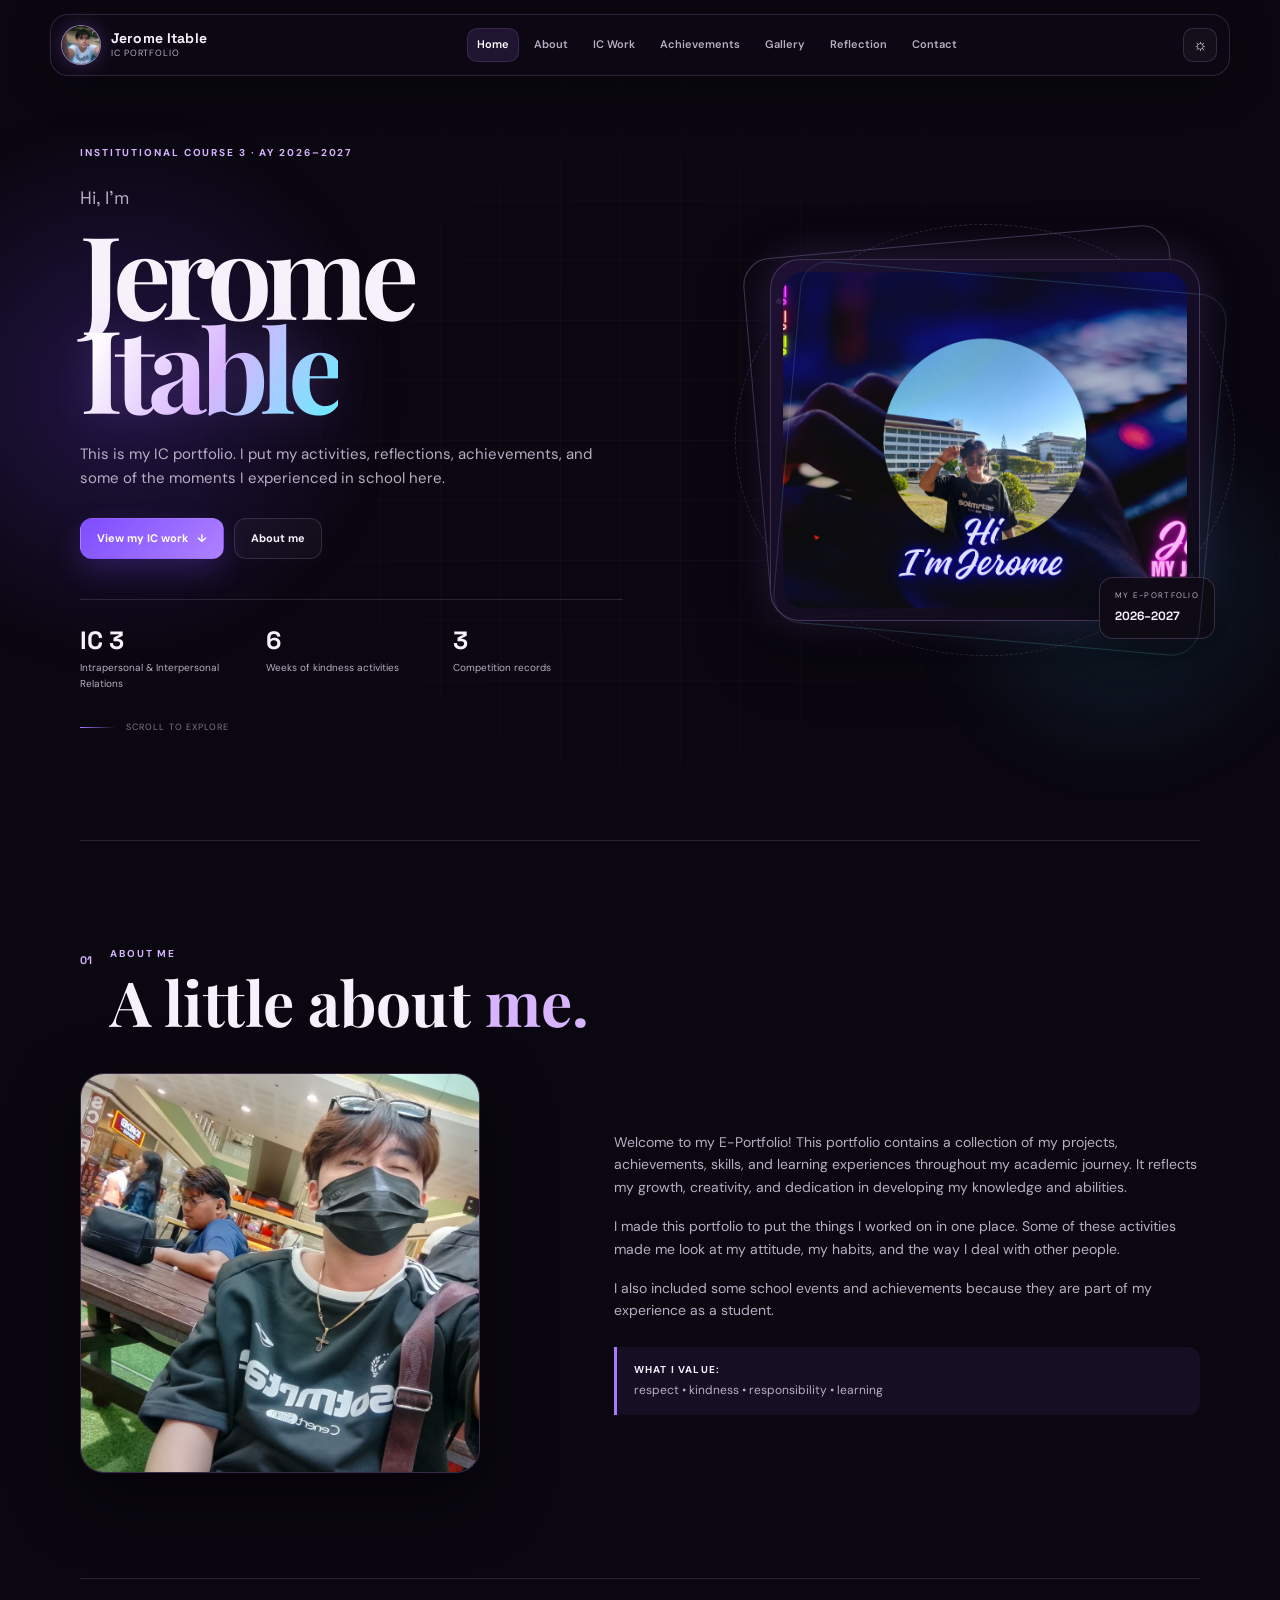
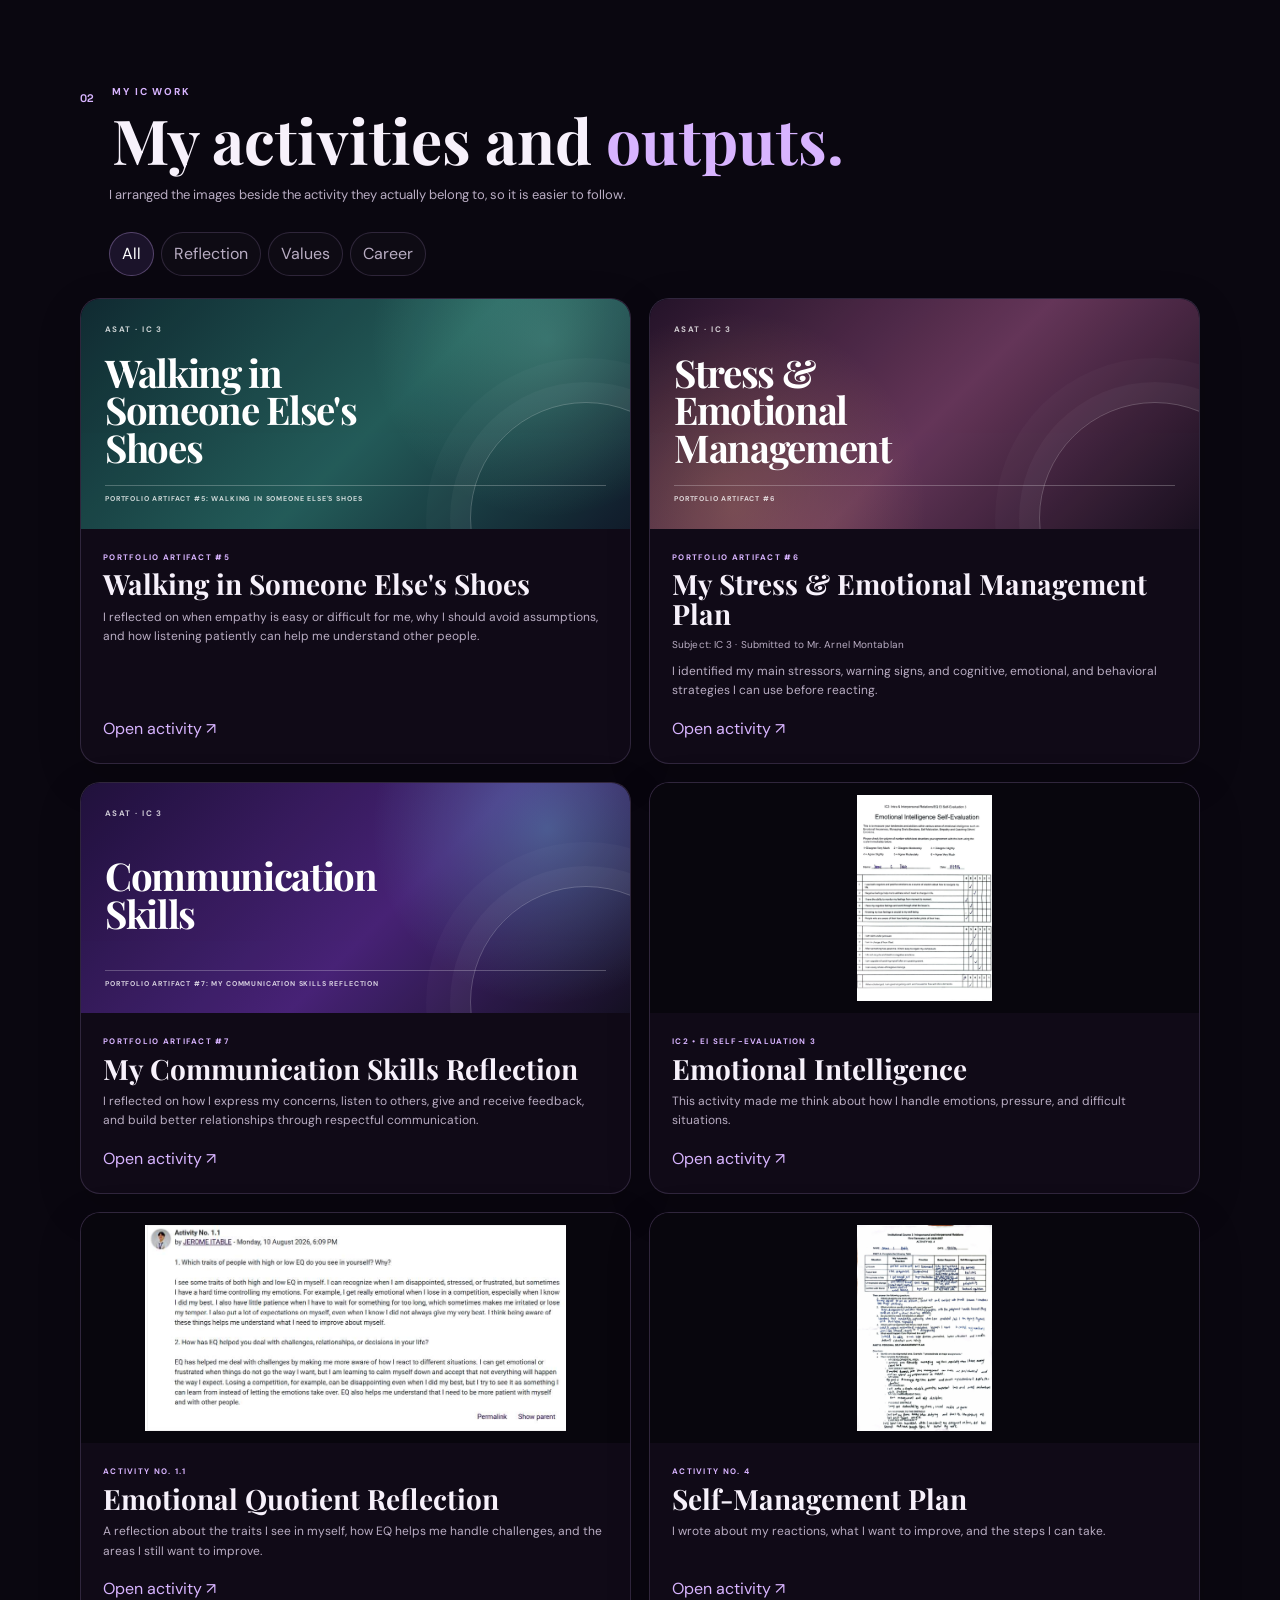
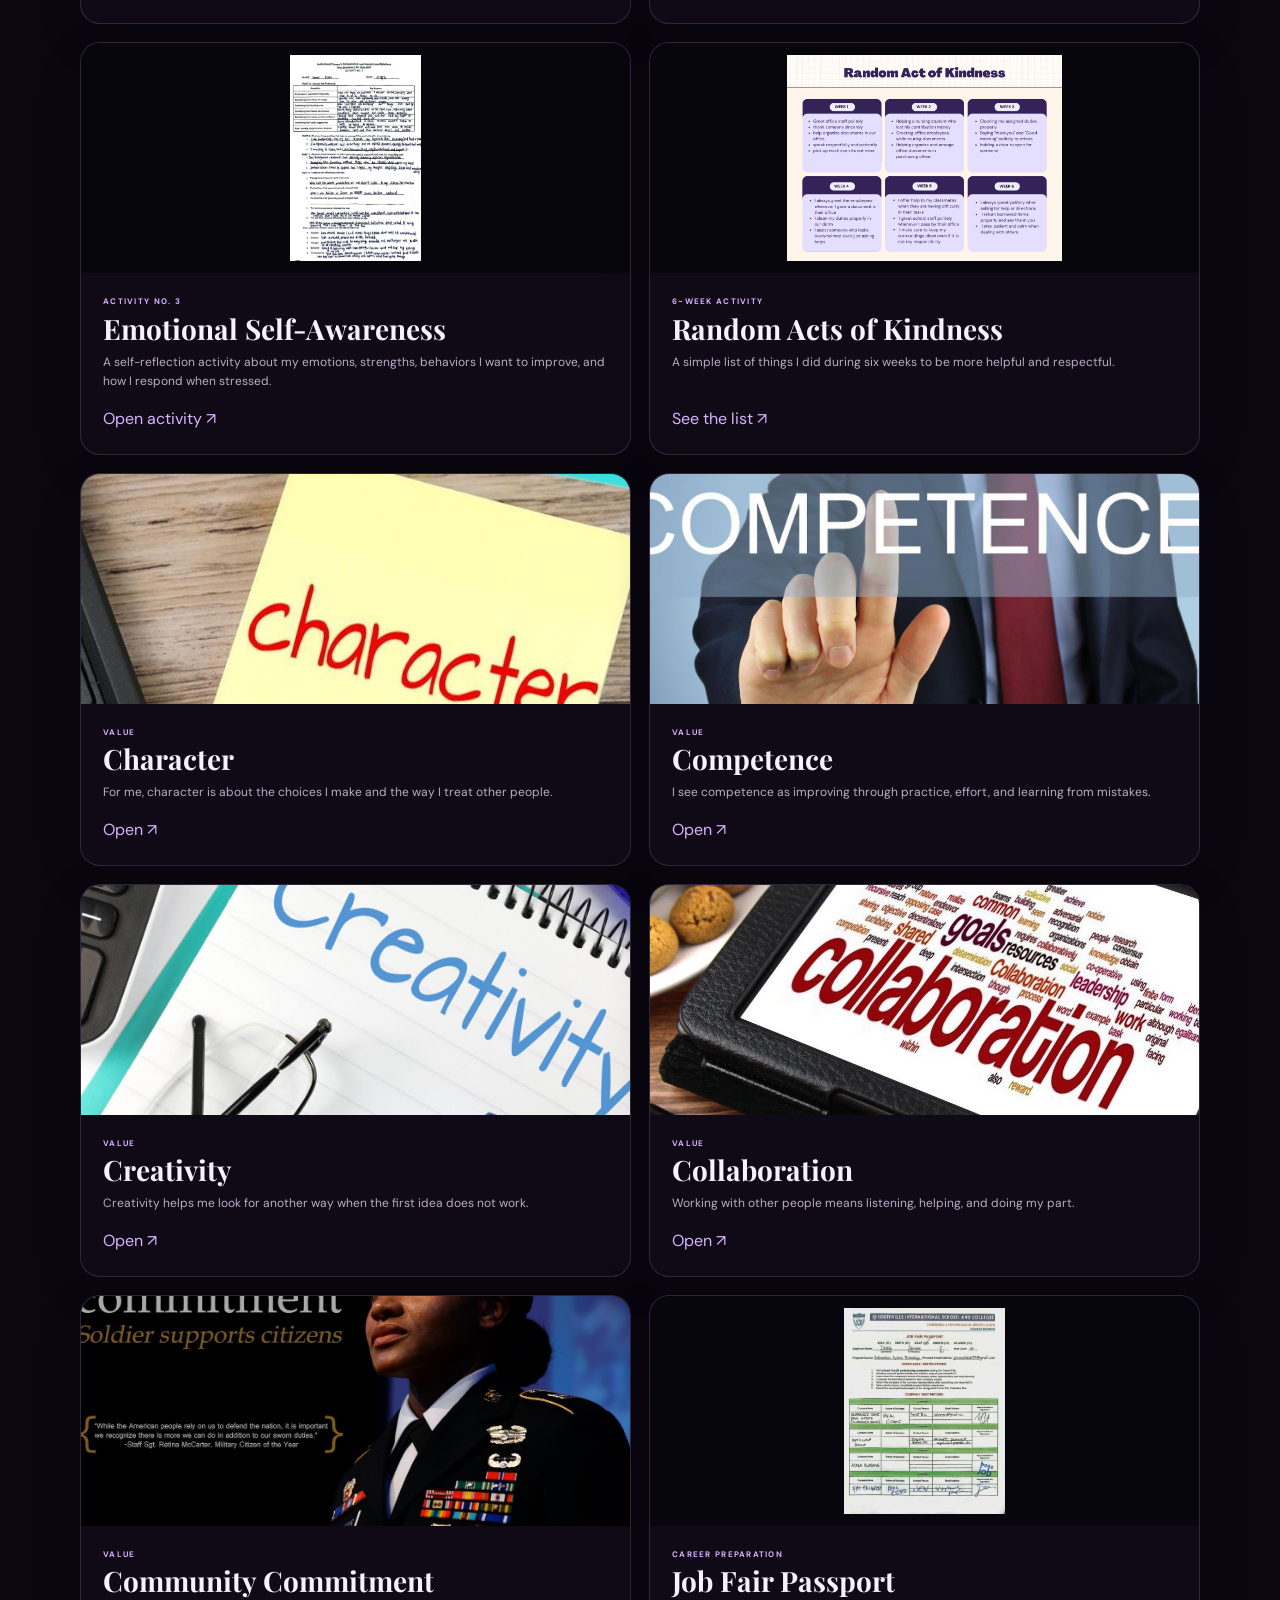
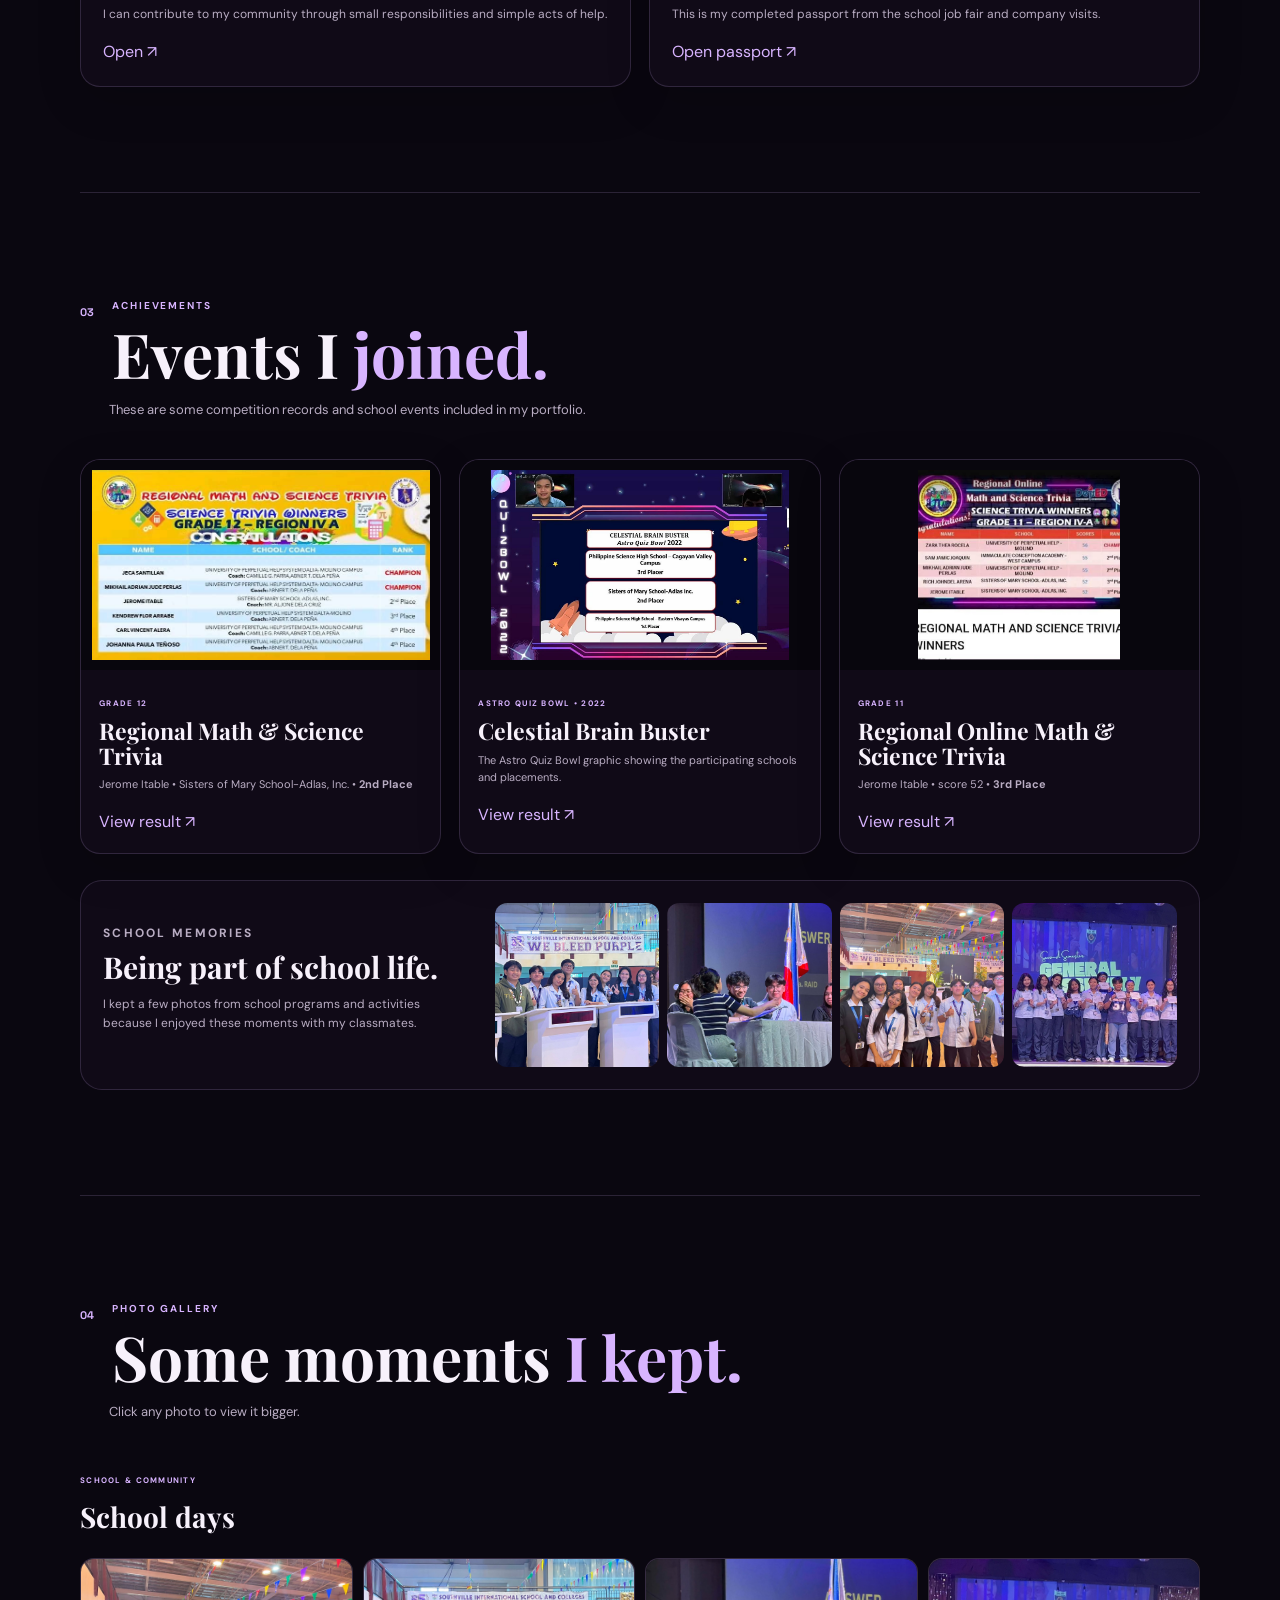
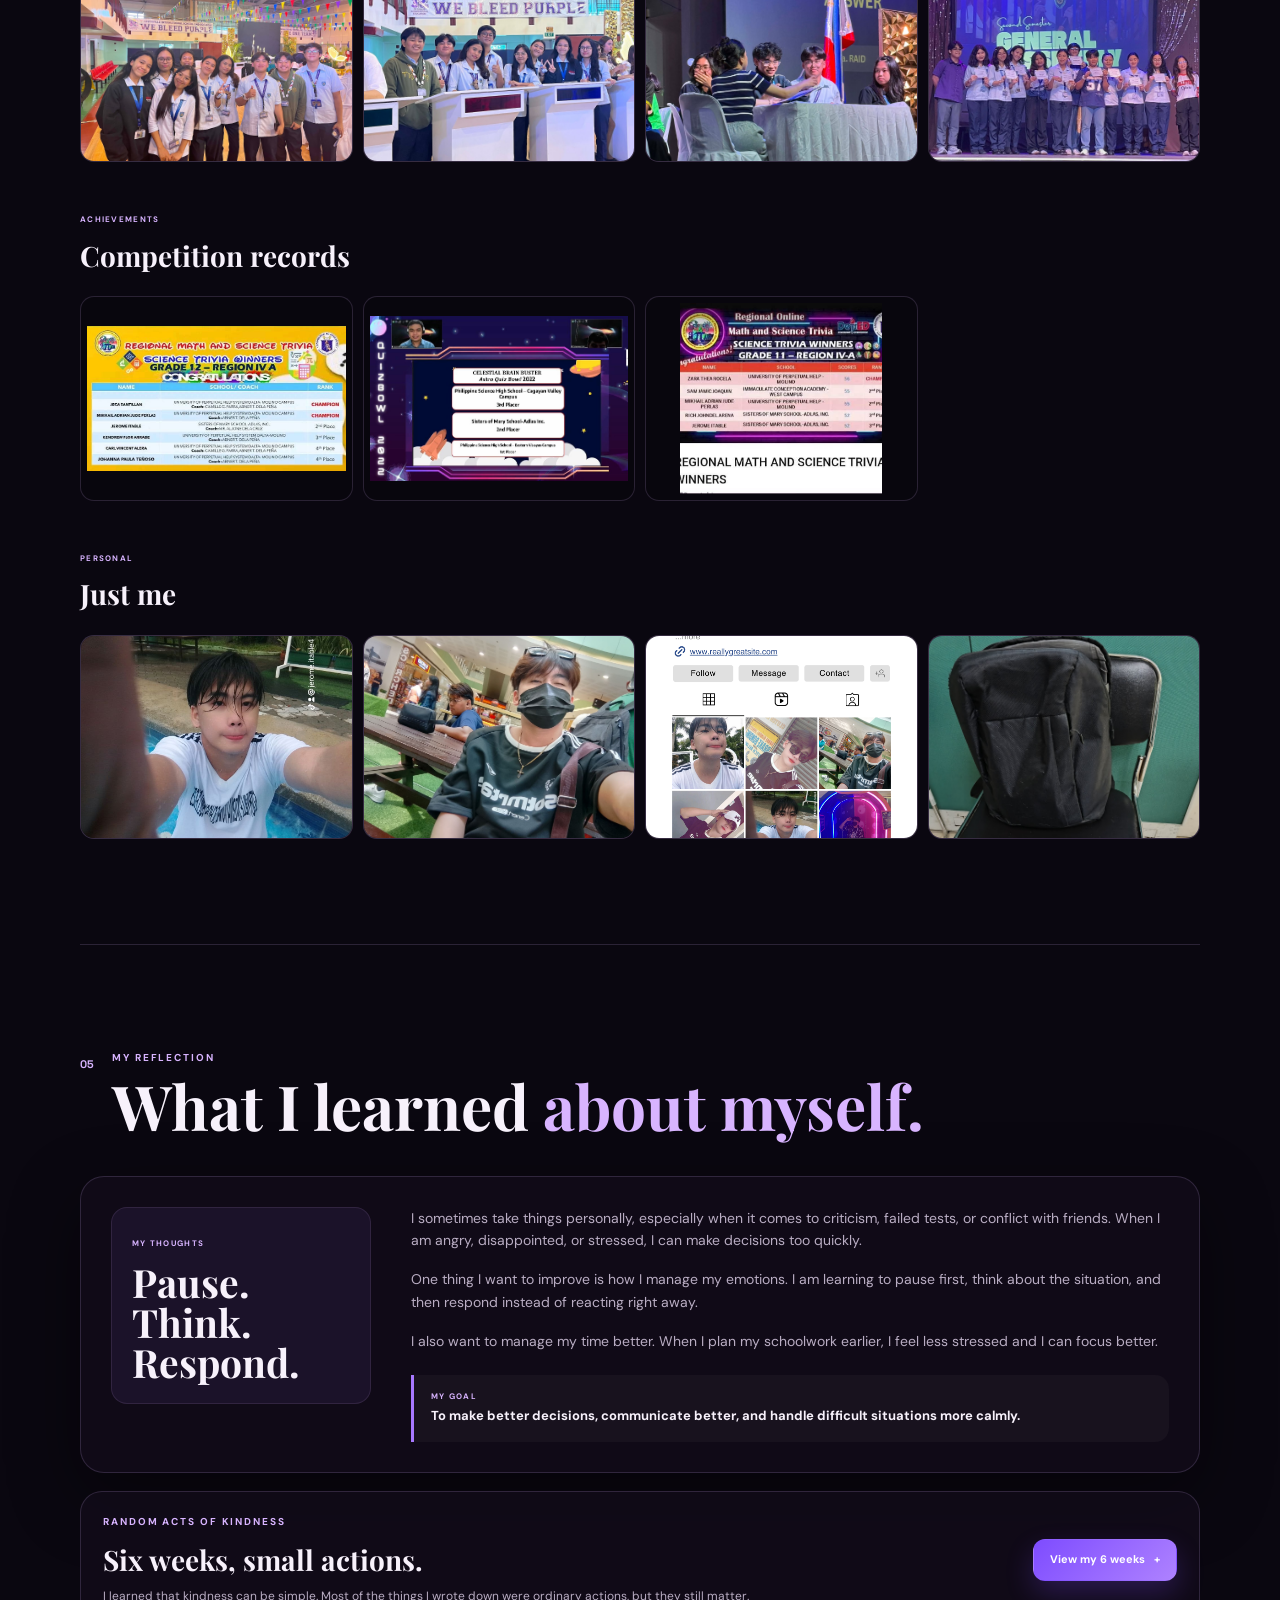
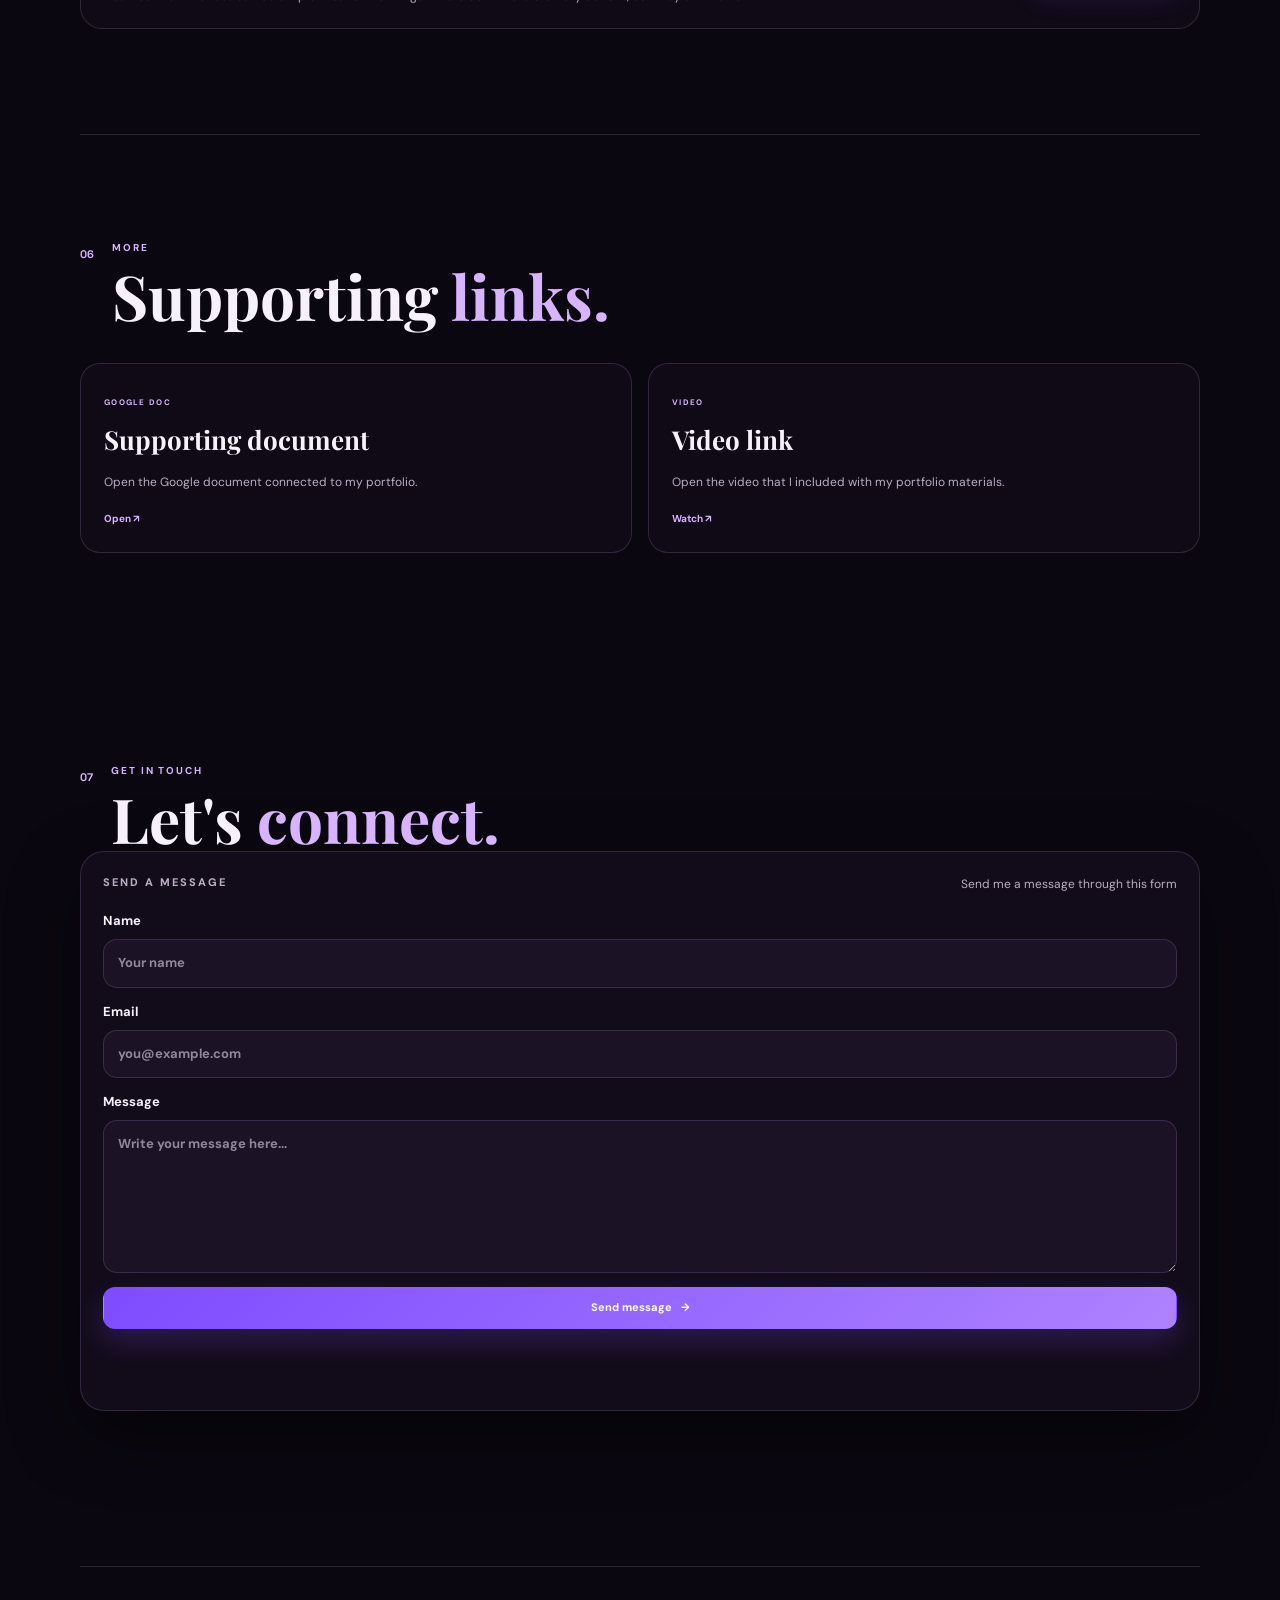
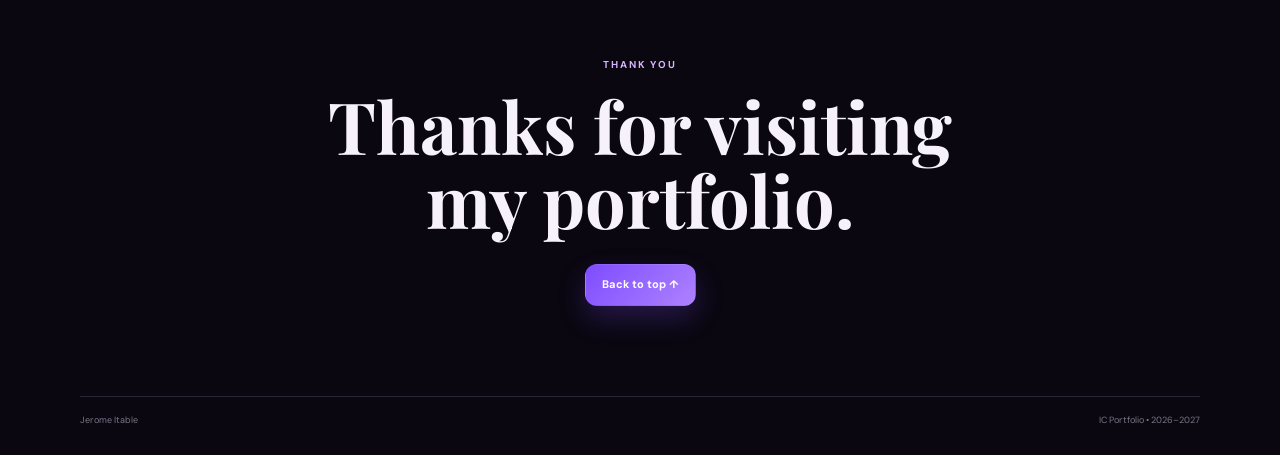
==== commit cec26325: "Correct Artifact 6 and 7 document links" ====
--- a/index.html
+++ b/index.html
@@ -401,7 +401,7 @@
             </p>
             <a
               class="text-btn activity-document-link"
-              href="https://docs.google.com/document/d/1BTSN1eZnAhrHq2c6GCWbDD838XEV_HiaSWKD935iSH4/edit?usp=sharing"
+              href="https://docs.google.com/document/d/1Uf5D6v-G6u2tg1Km_-Ayii7aYPdn1IIkOH6SSpa9RFs/edit?usp=sharing"
               target="_blank"
               rel="noopener noreferrer"
             >Open activity ↗</a>
@@ -429,7 +429,7 @@
             </p>
             <a
               class="text-btn activity-document-link"
-              href="https://docs.google.com/document/d/1Uf5D6v-G6u2tg1Km_-Ayii7aYPdn1IIkOH6SSpa9RFs/edit?usp=sharing"
+              href="https://docs.google.com/document/d/1BTSN1eZnAhrHq2c6GCWbDD838XEV_HiaSWKD935iSH4/edit?usp=sharing"
               target="_blank"
               rel="noopener noreferrer"
             >Open activity ↗</a>
--- a/styles.css
+++ b/styles.css
@@ -3148,3 +3148,14 @@
     letter-spacing: .09em;
   }
 }
+
+
+/* Metadata for the Stress & Emotional Management Plan */
+.work-body .activity-meta {
+  margin: 0 0 10px;
+  color: var(--muted);
+  font-family: "DM Sans", sans-serif;
+  font-size: 10px;
+  line-height: 1.5;
+  letter-spacing: .01em;
+}
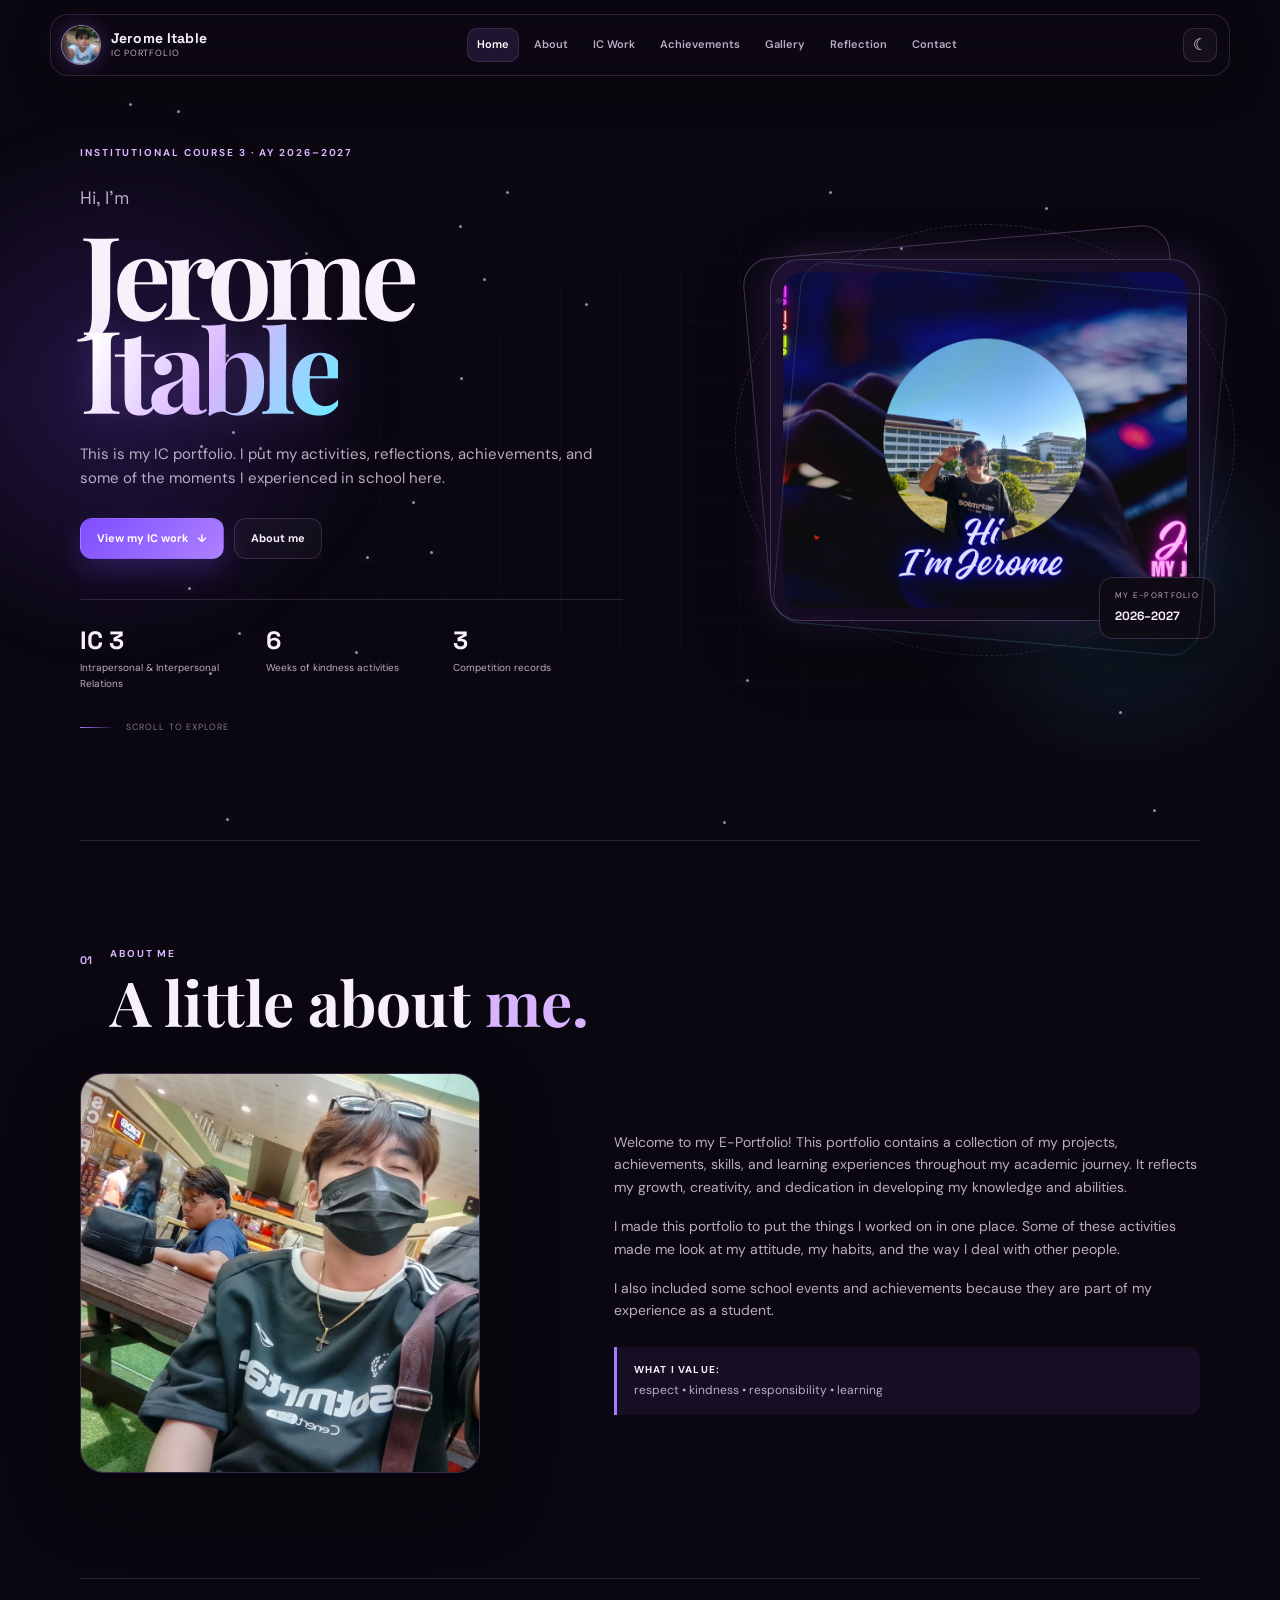
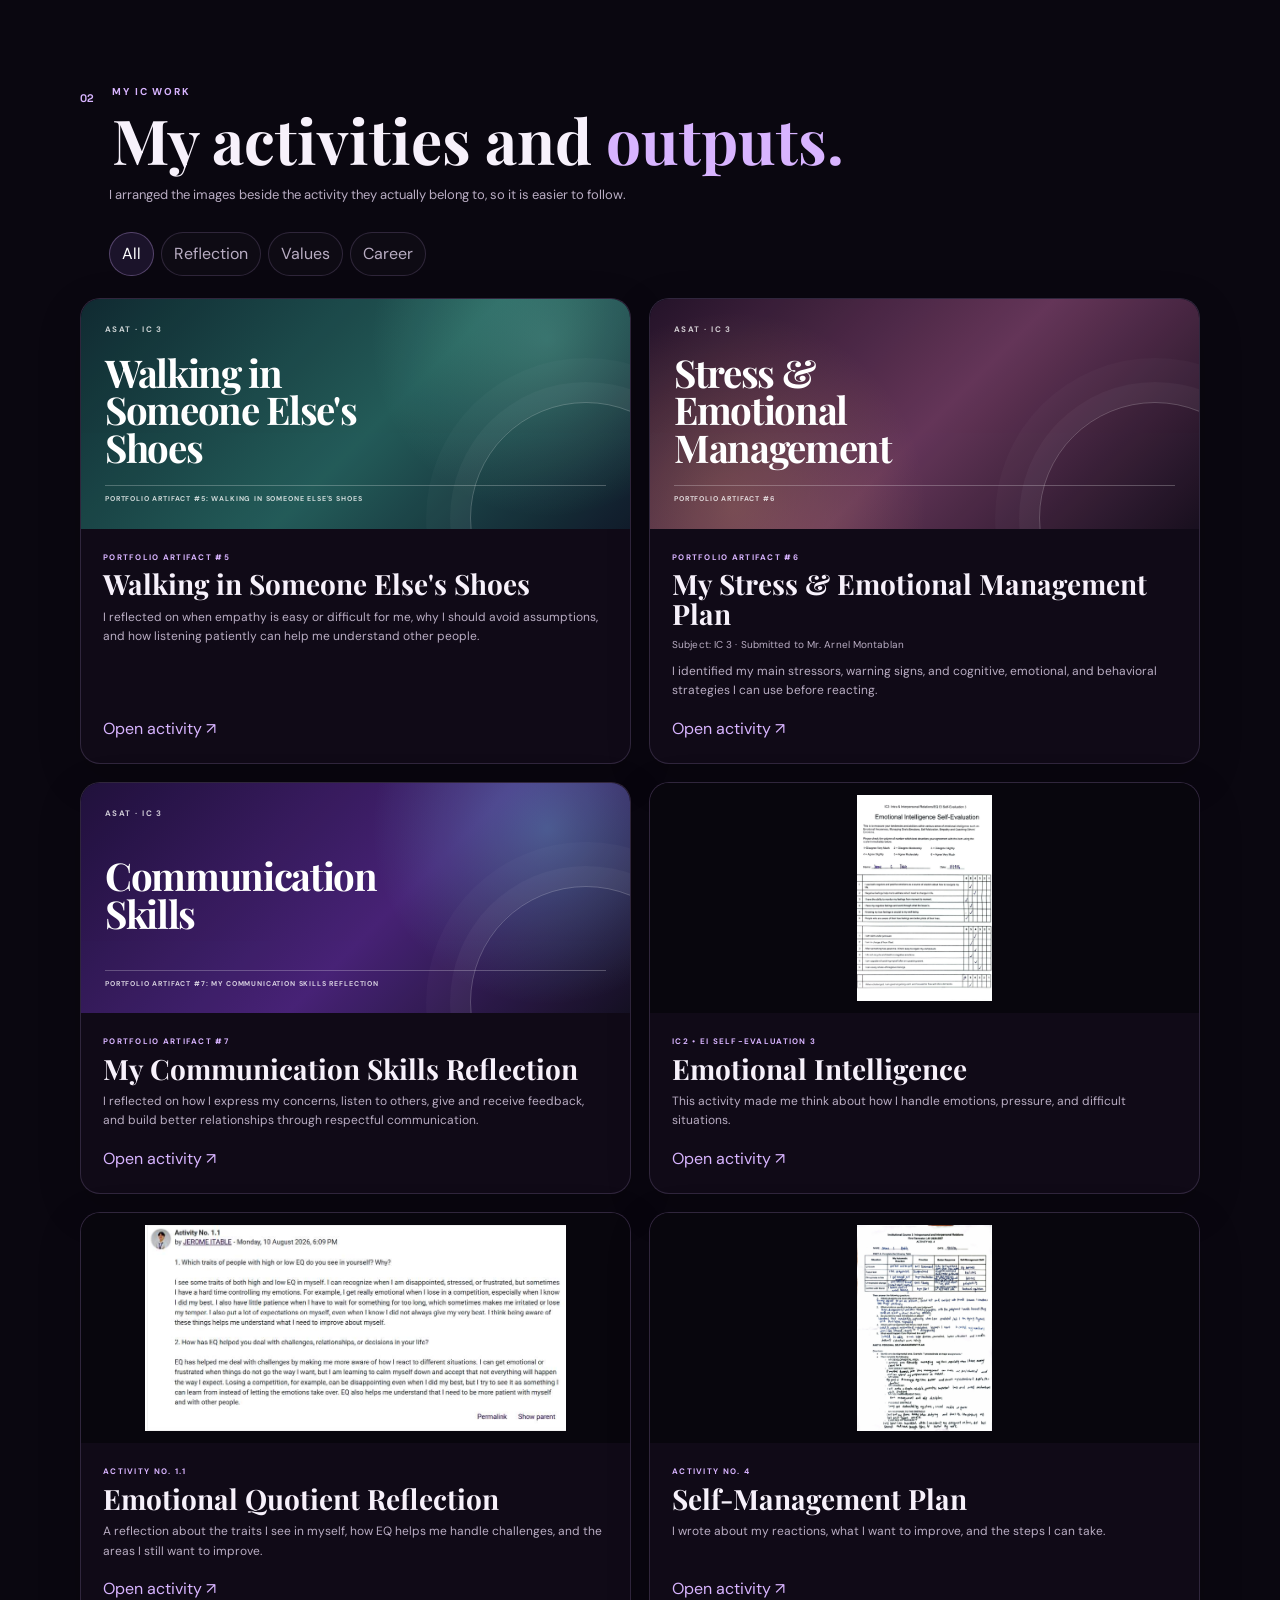
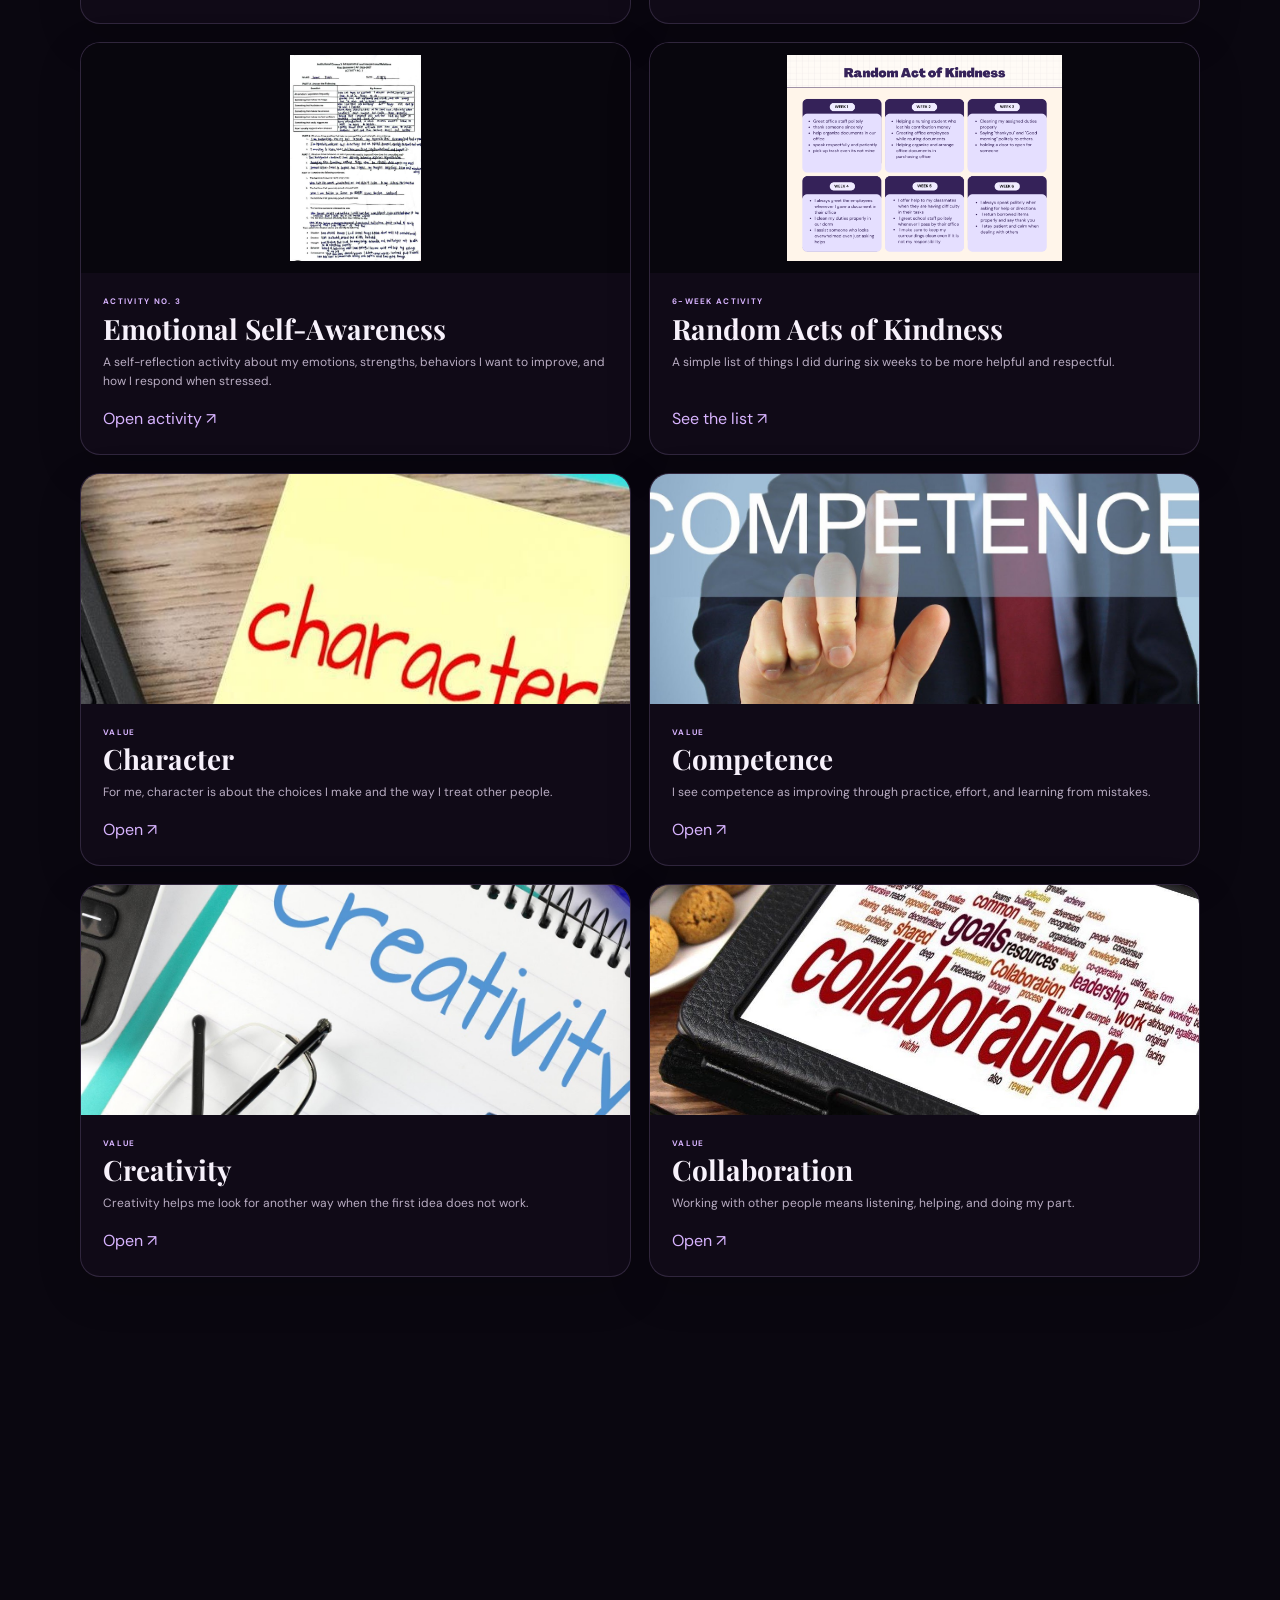
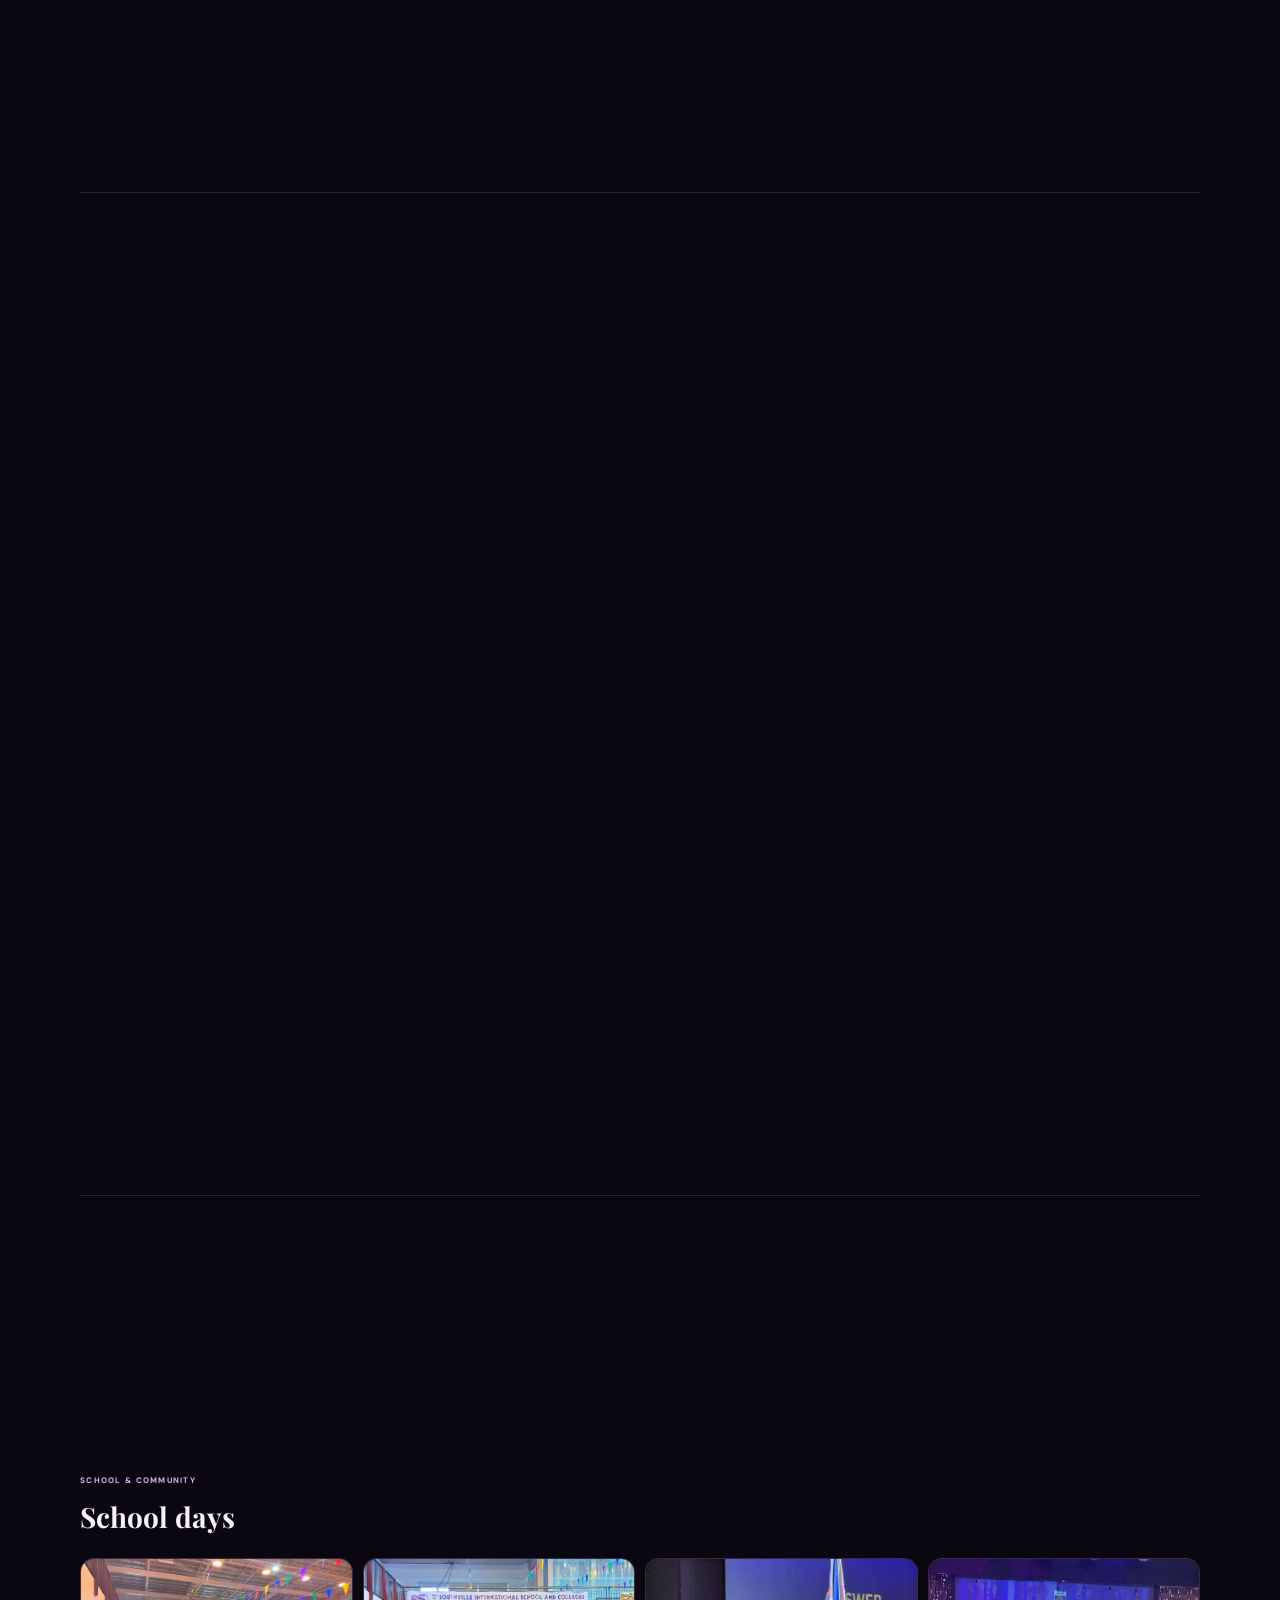
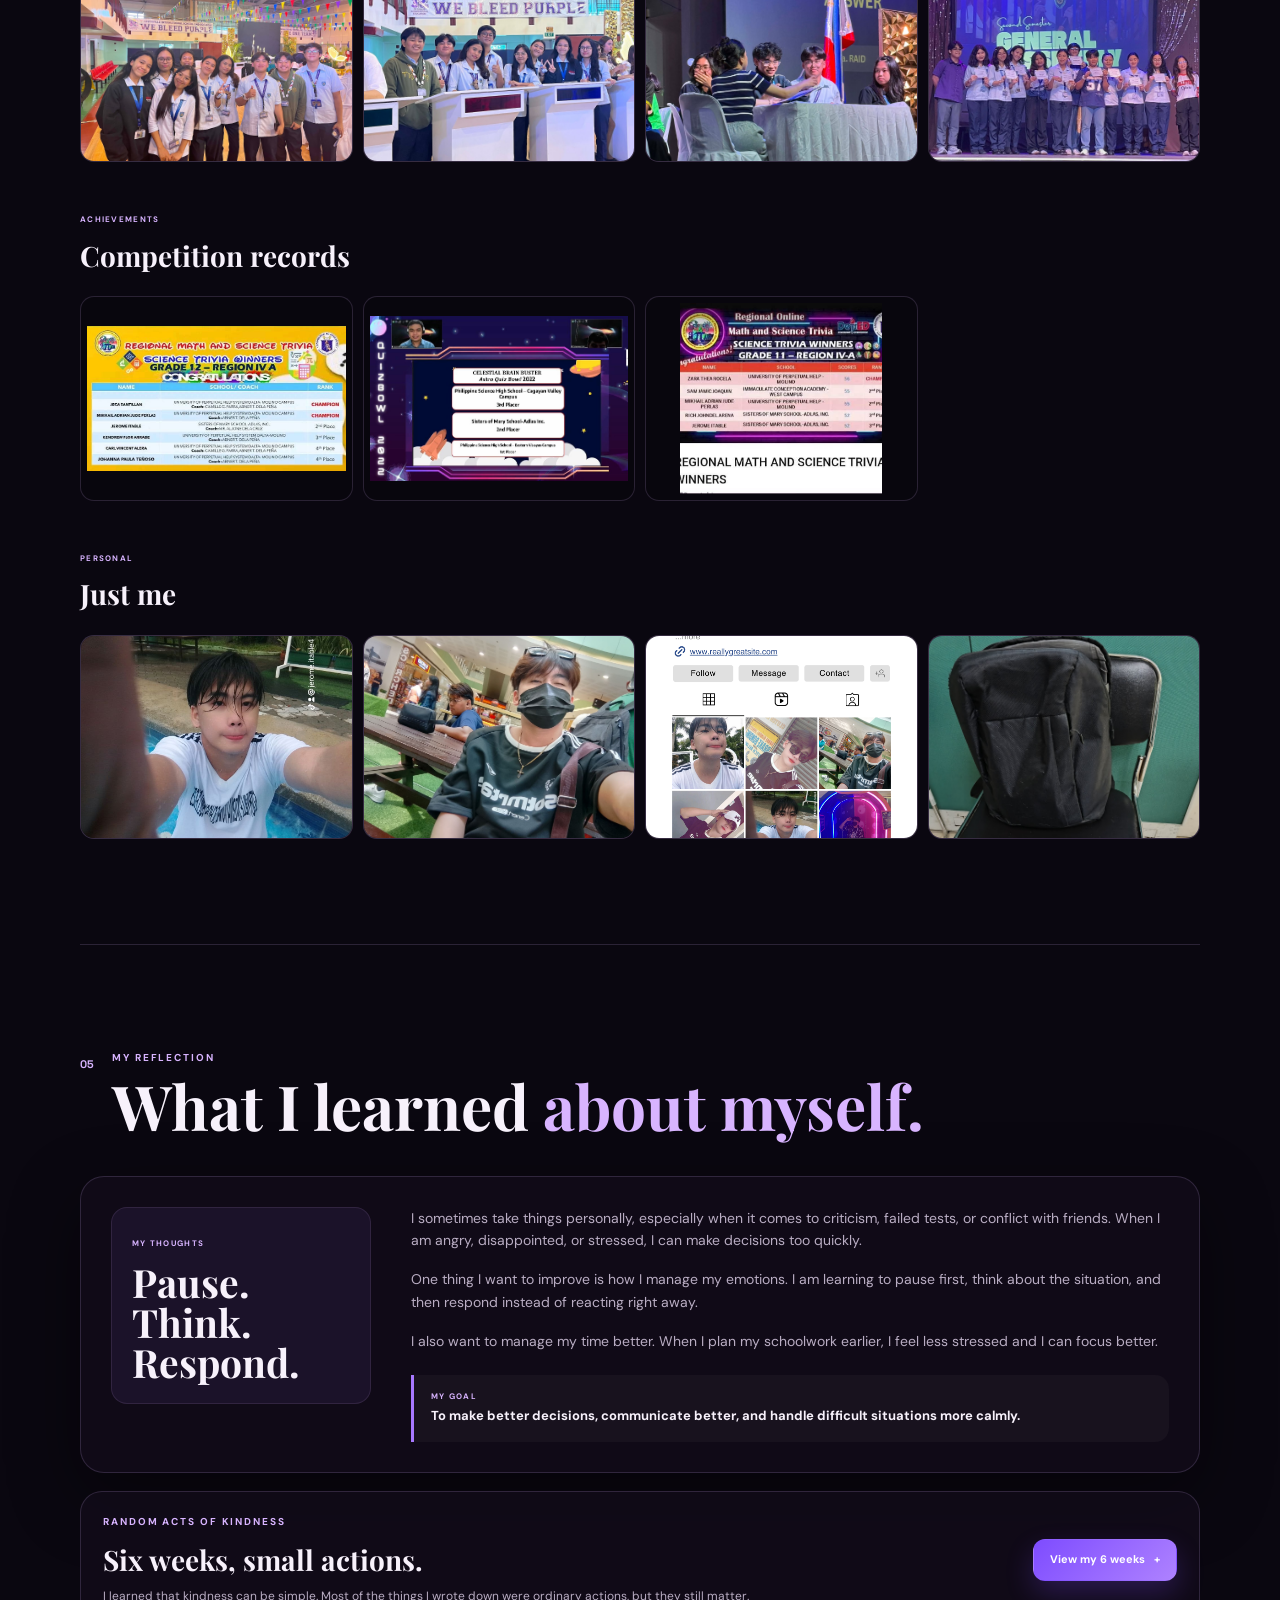
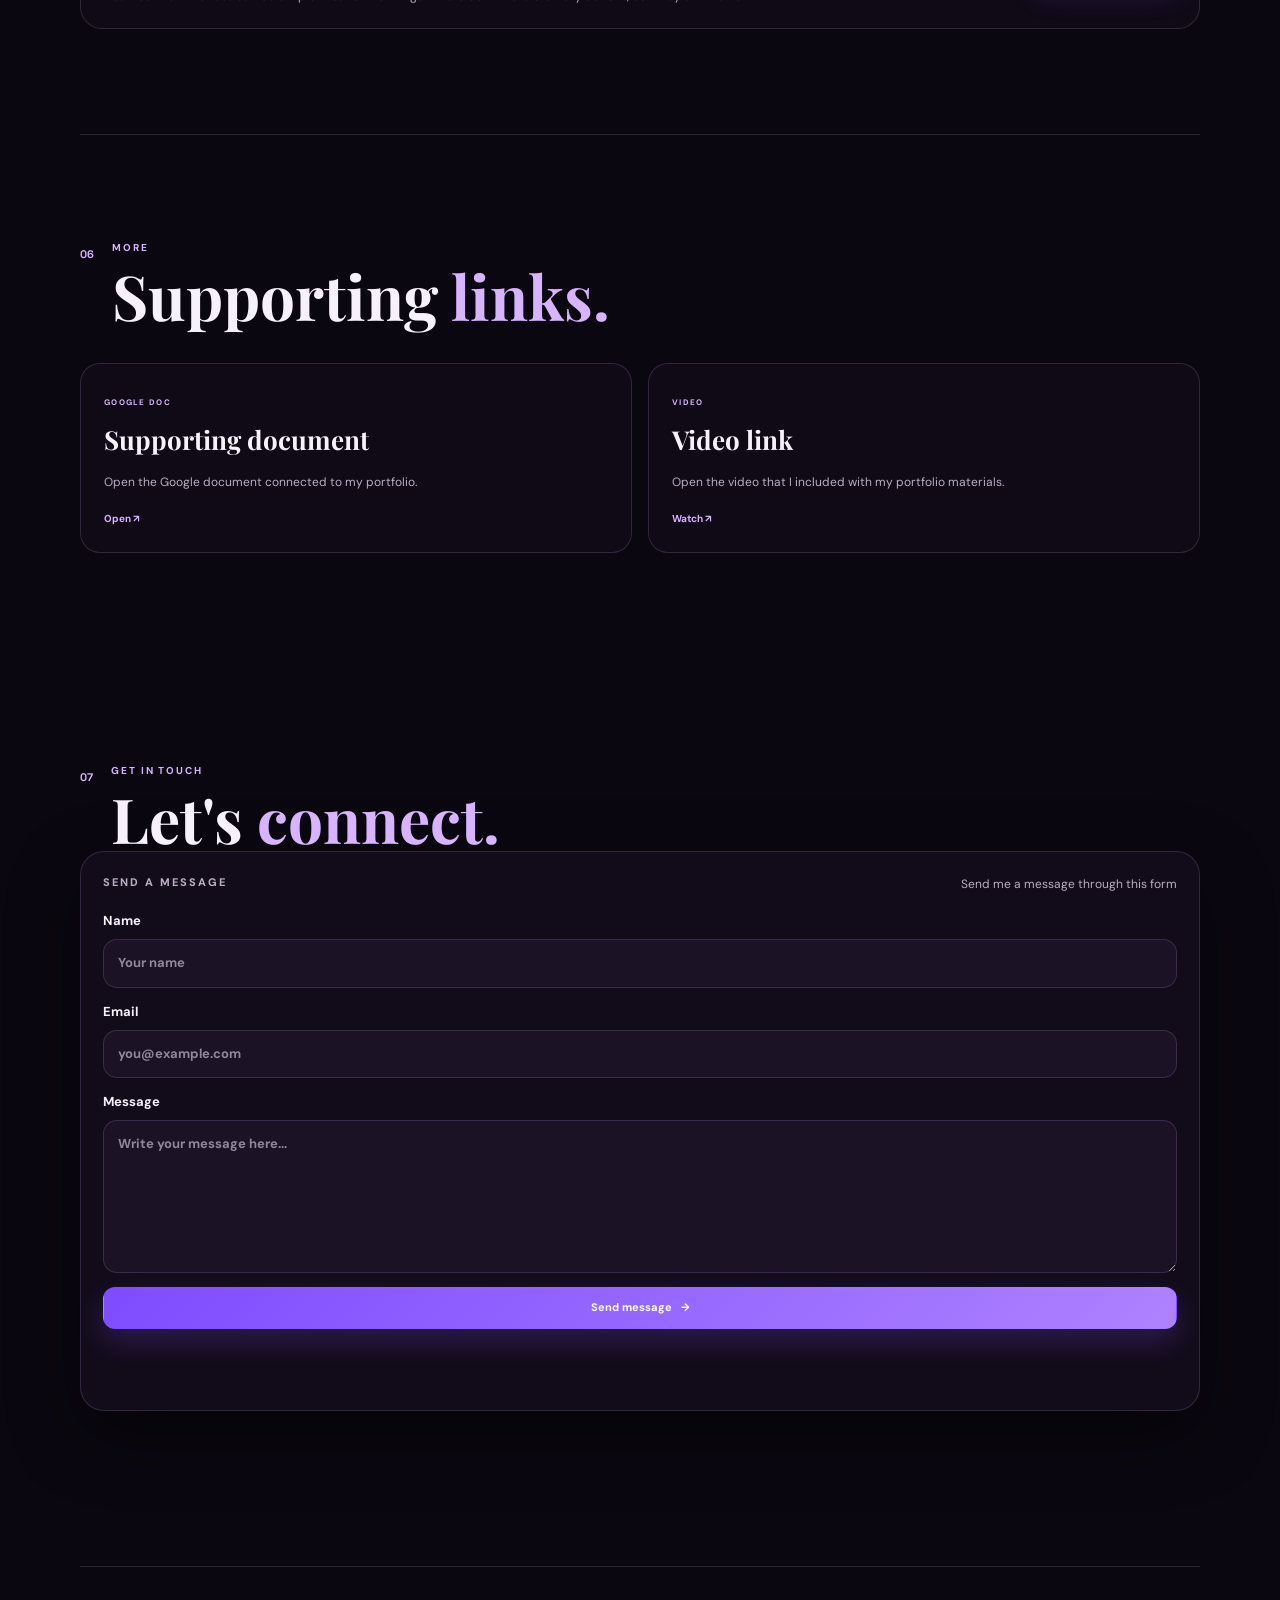
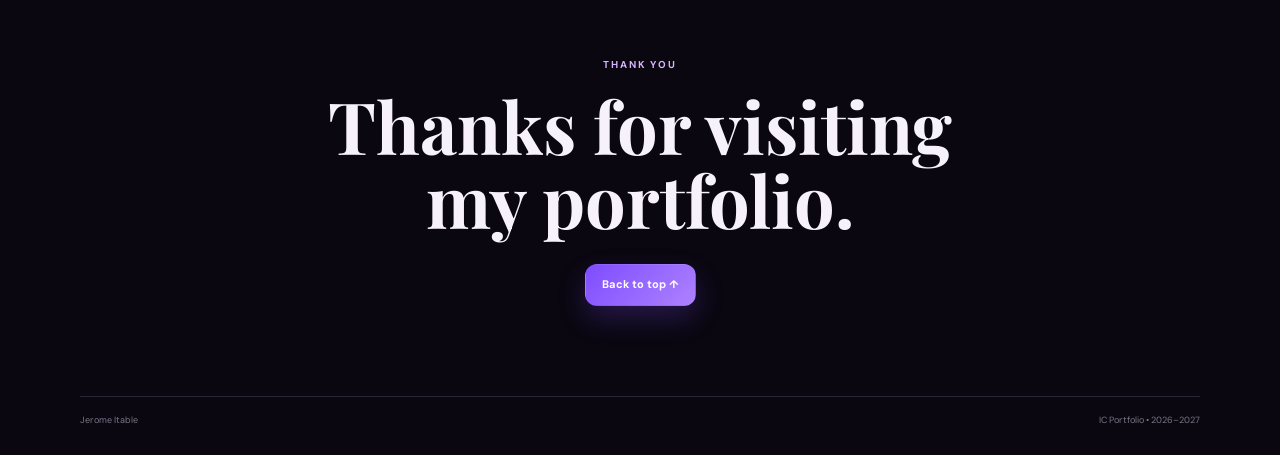
==== commit 3eb25816: "Remove duplicate script that broke portfolio interactions" ====
--- a/index.html
+++ b/index.html
@@ -355,7 +355,7 @@
       <div class="work-grid">
 
         <!-- PORTFOLIO ARTIFACT #5: EMPATHY / WALKING IN SOMEONE ELSE'S SHOES -->
-        <article class="work-card reveal" data-category="reflection">
+        <article class="work-card reveal" data-category="reflection" data-document-url="https://docs.google.com/document/d/1k0BZfho3NRduELVnyErwG1j7wl2ITvGgfA4UTBc-u4c/edit?usp=sharing" tabindex="0" role="group" aria-label="Open Portfolio Artifact 5: Walking in Someone Else's Shoes">
 
           <div class="work-image activity-cover activity-cover-empathy" aria-hidden="true">
             <span class="activity-cover-kicker">ASAT · IC 3</span>
@@ -383,7 +383,7 @@
 
 
         <!-- PORTFOLIO ARTIFACT #6: STRESS AND EMOTIONAL MANAGEMENT PLAN -->
-        <article class="work-card reveal" data-category="reflection">
+        <article class="work-card reveal" data-category="reflection" data-document-url="https://docs.google.com/document/d/1BTSN1eZnAhrHq2c6GCWbDD838XEV_HiaSWKD935iSH4/edit?usp=sharing" tabindex="0" role="group" aria-label="Open Portfolio Artifact 6: My Stress and Emotional Management Plan">
 
           <div class="work-image activity-cover activity-cover-stress" aria-hidden="true">
             <span class="activity-cover-kicker">ASAT · IC 3</span>
@@ -401,7 +401,7 @@
             </p>
             <a
               class="text-btn activity-document-link"
-              href="https://docs.google.com/document/d/1Uf5D6v-G6u2tg1Km_-Ayii7aYPdn1IIkOH6SSpa9RFs/edit?usp=sharing"
+              href="https://docs.google.com/document/d/1BTSN1eZnAhrHq2c6GCWbDD838XEV_HiaSWKD935iSH4/edit?usp=sharing"
               target="_blank"
               rel="noopener noreferrer"
             >Open activity ↗</a>
@@ -411,7 +411,7 @@
 
 
         <!-- PORTFOLIO ARTIFACT #7: COMMUNICATION SKILLS REFLECTION -->
-        <article class="work-card reveal" data-category="reflection">
+        <article class="work-card reveal" data-category="reflection" data-document-url="https://docs.google.com/document/d/1Uf5D6v-G6u2tg1Km_-Ayii7aYPdn1IIkOH6SSpa9RFs/edit?usp=sharing" tabindex="0" role="group" aria-label="Open Portfolio Artifact 7: My Communication Skills Reflection">
 
           <div class="work-image activity-cover activity-cover-communication" aria-hidden="true">
             <span class="activity-cover-kicker">ASAT · IC 3</span>
@@ -429,7 +429,7 @@
             </p>
             <a
               class="text-btn activity-document-link"
-              href="https://docs.google.com/document/d/1BTSN1eZnAhrHq2c6GCWbDD838XEV_HiaSWKD935iSH4/edit?usp=sharing"
+              href="https://docs.google.com/document/d/1Uf5D6v-G6u2tg1Km_-Ayii7aYPdn1IIkOH6SSpa9RFs/edit?usp=sharing"
               target="_blank"
               rel="noopener noreferrer"
             >Open activity ↗</a>
@@ -1902,17 +1902,7 @@
   <!-- =========================
        JAVASCRIPT
   ========================== -->
-  <script>
-    const contactForm = document.getElementById("contactForm");
-    const contactEmail = document.getElementById("contactEmail");
-    const replyToField = document.getElementById("replyToField");
-
-    if (contactForm && contactEmail && replyToField) {
-      contactForm.addEventListener("submit", function () {
-        replyToField.value = contactEmail.value.trim();
-      });
-    }
-  </script>
+  <!-- Contact form setup is handled by script.js to avoid duplicate global declarations. -->
 
   <script src="script.js"></script>
 
--- a/styles.css
+++ b/styles.css
@@ -3159,3 +3159,22 @@
   line-height: 1.5;
   letter-spacing: .01em;
 }
+
+
+/* =========================================================
+   CLICKABLE DOCUMENT CARDS
+========================================================= */
+
+.work-card[data-document-url] {
+  cursor: pointer;
+}
+
+.work-card[data-document-url]:focus-visible {
+  outline: 2px solid var(--cyan);
+  outline-offset: 4px;
+  box-shadow: var(--glow);
+}
+
+.work-card[data-document-url] .activity-cover {
+  cursor: pointer;
+}
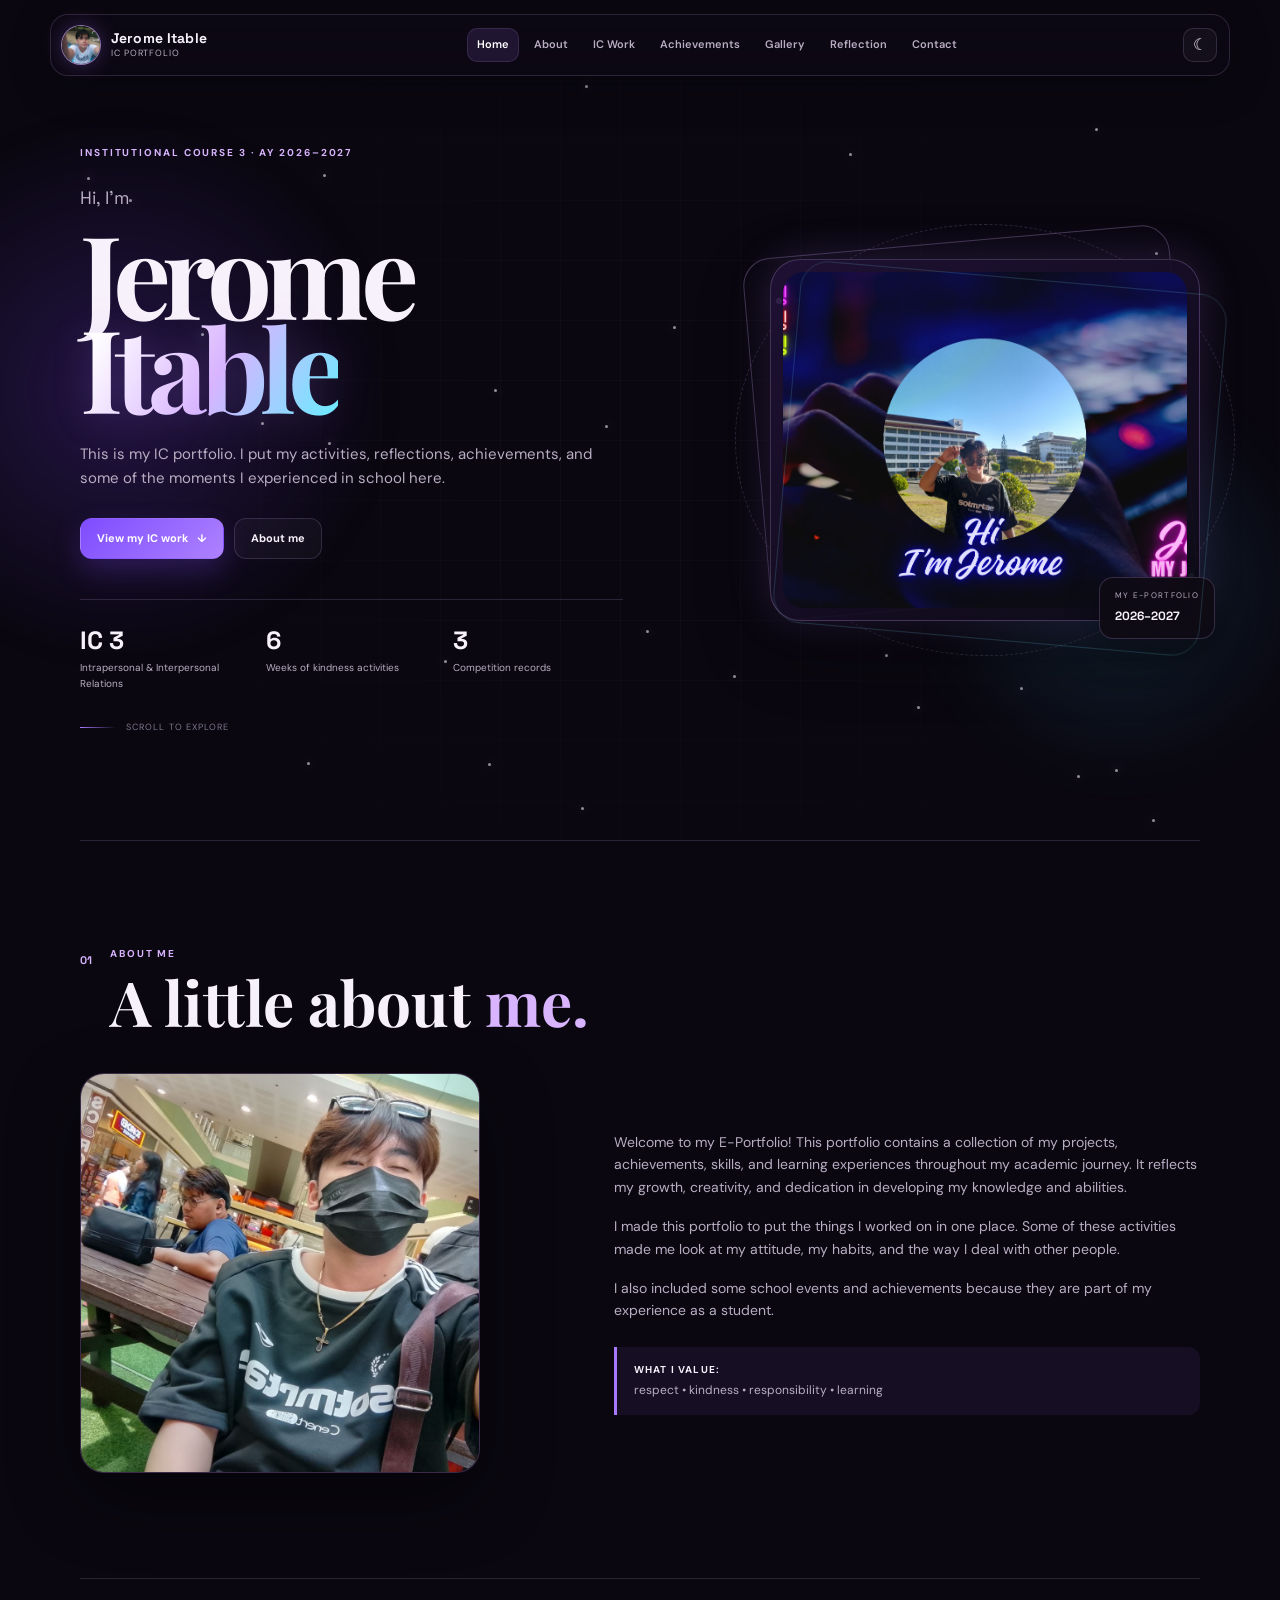
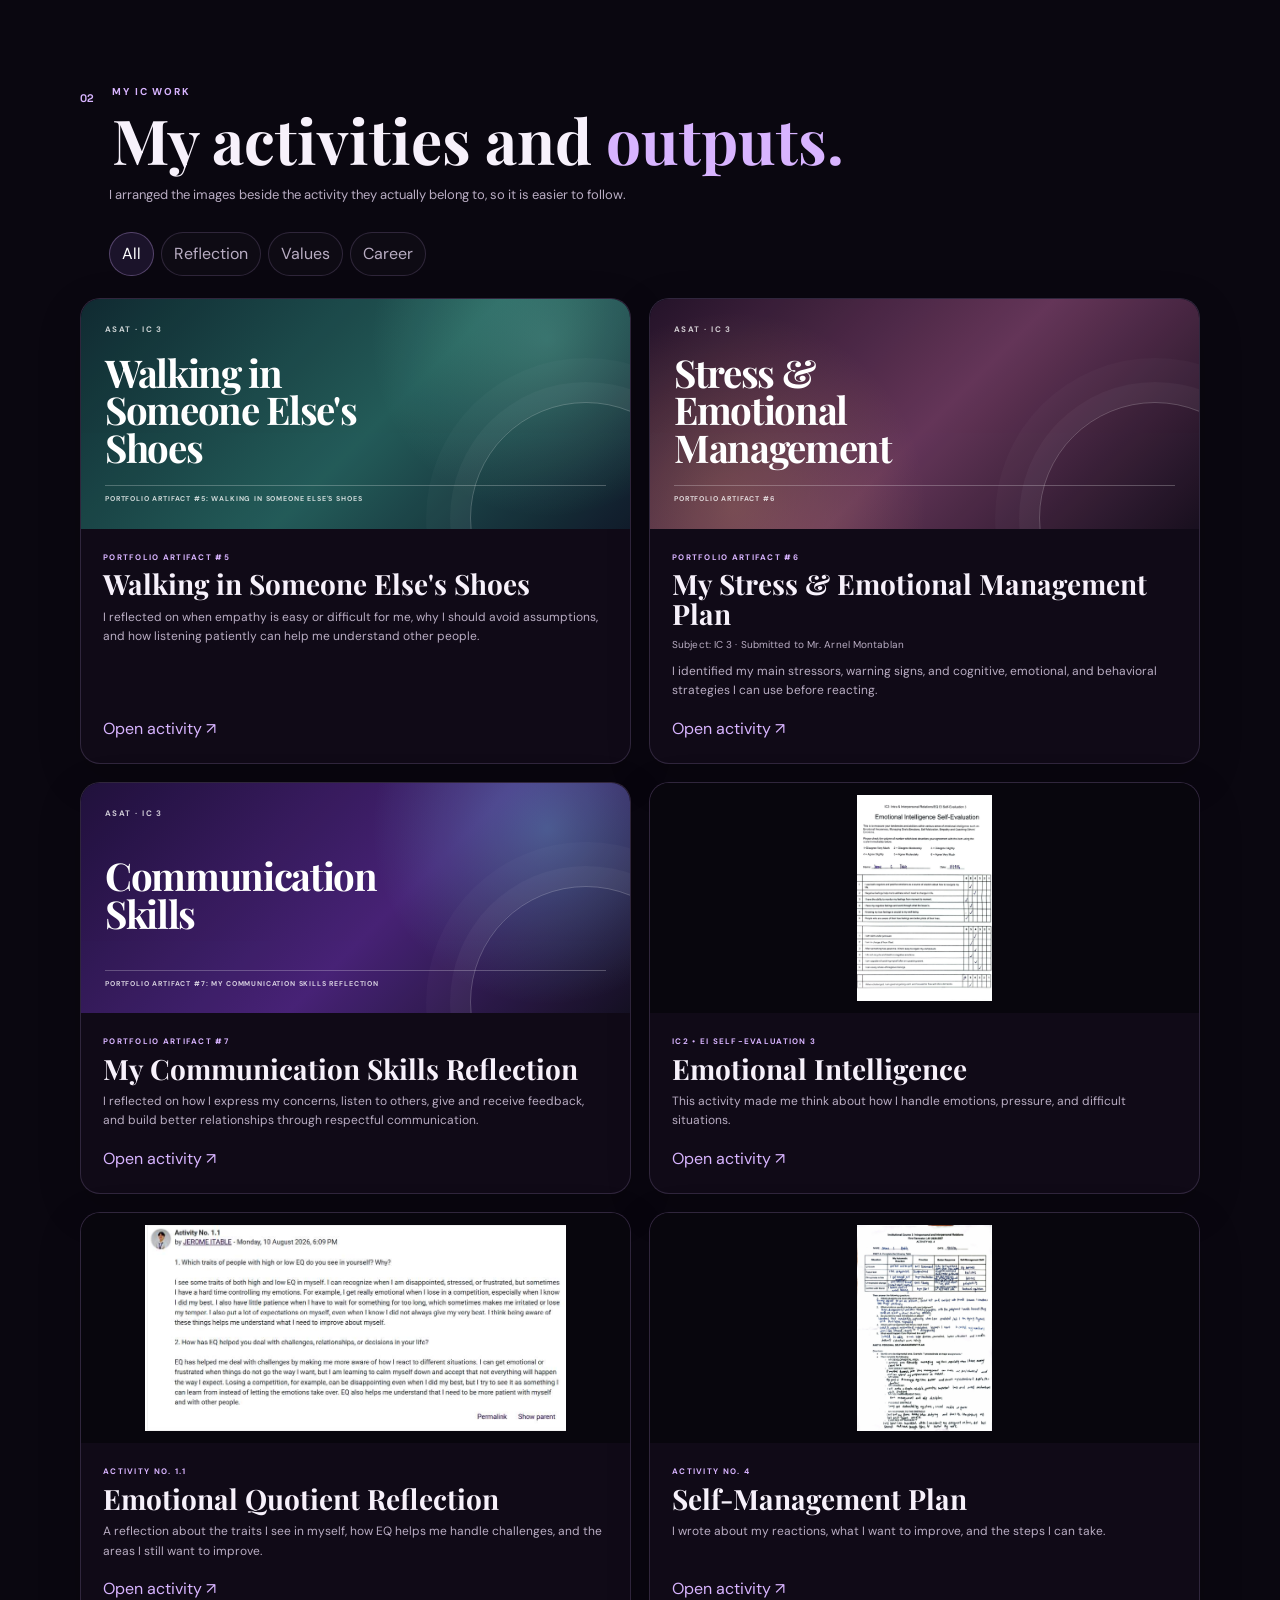
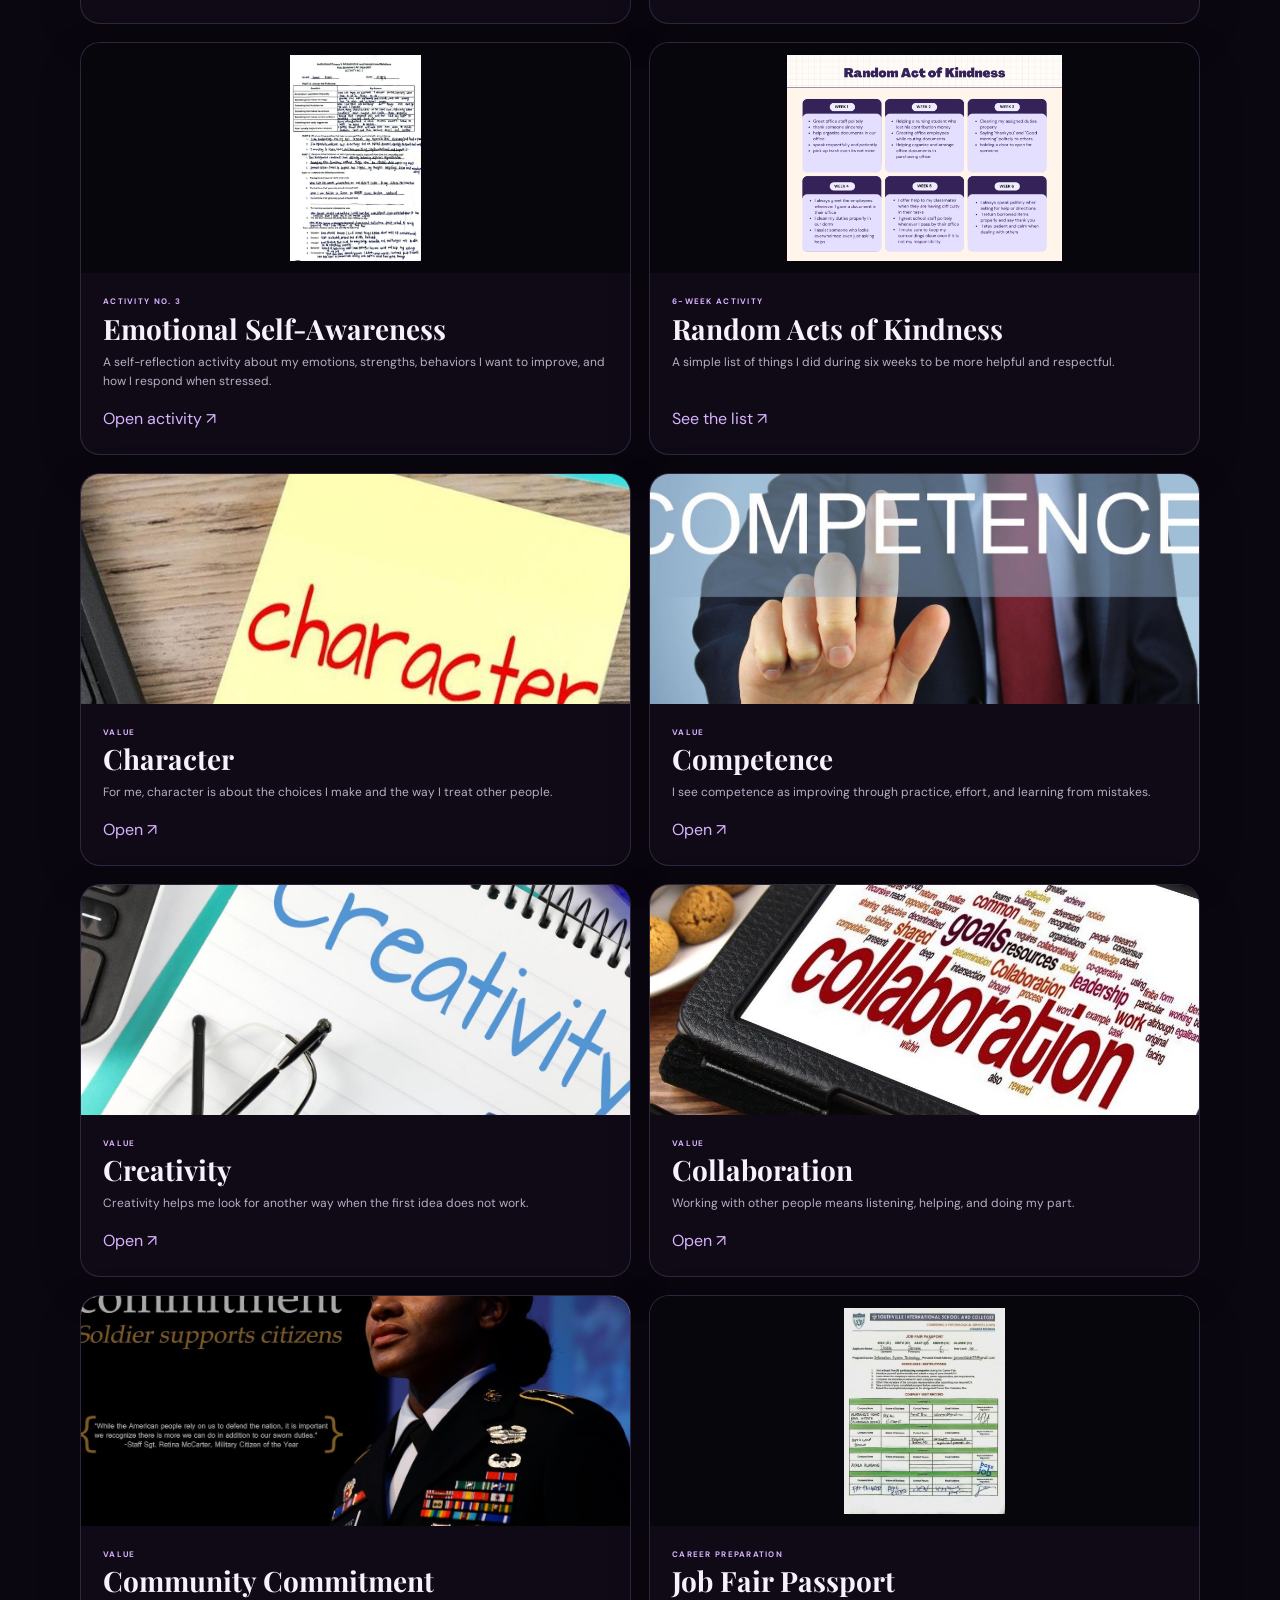
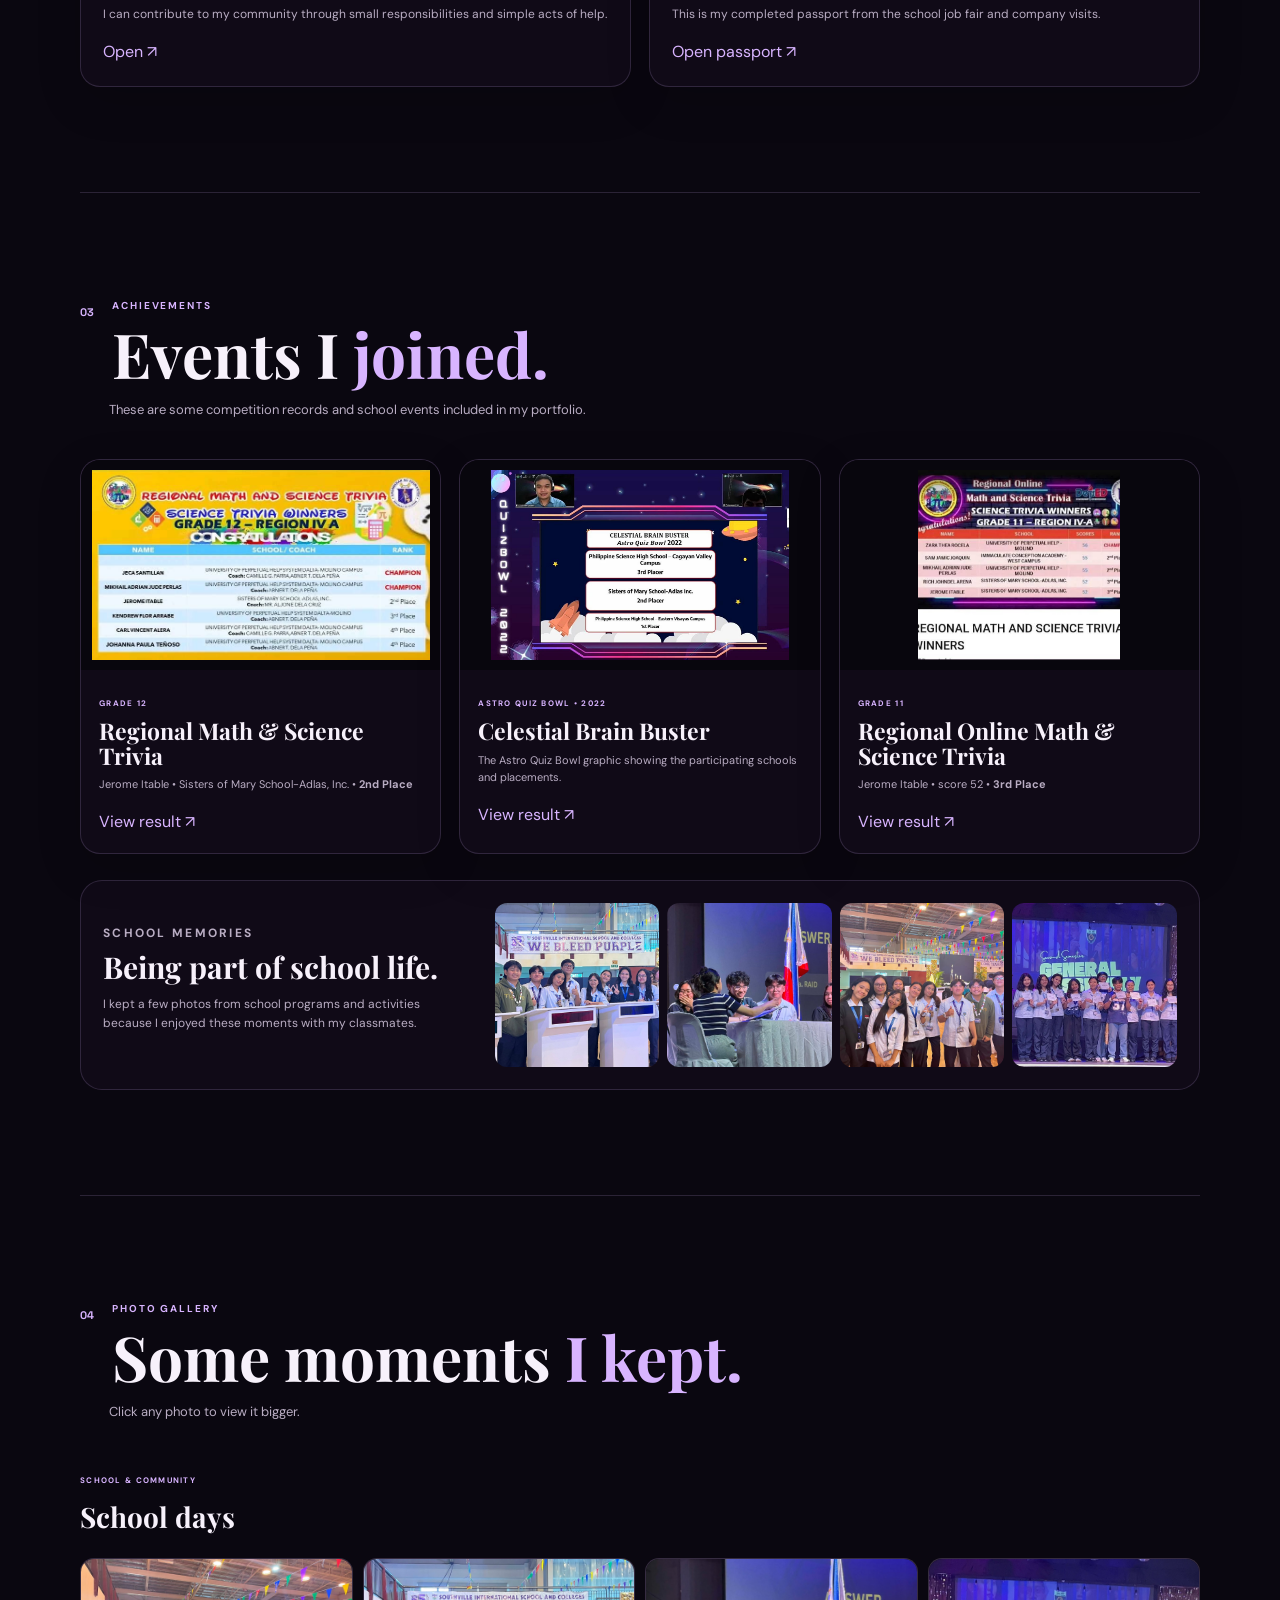
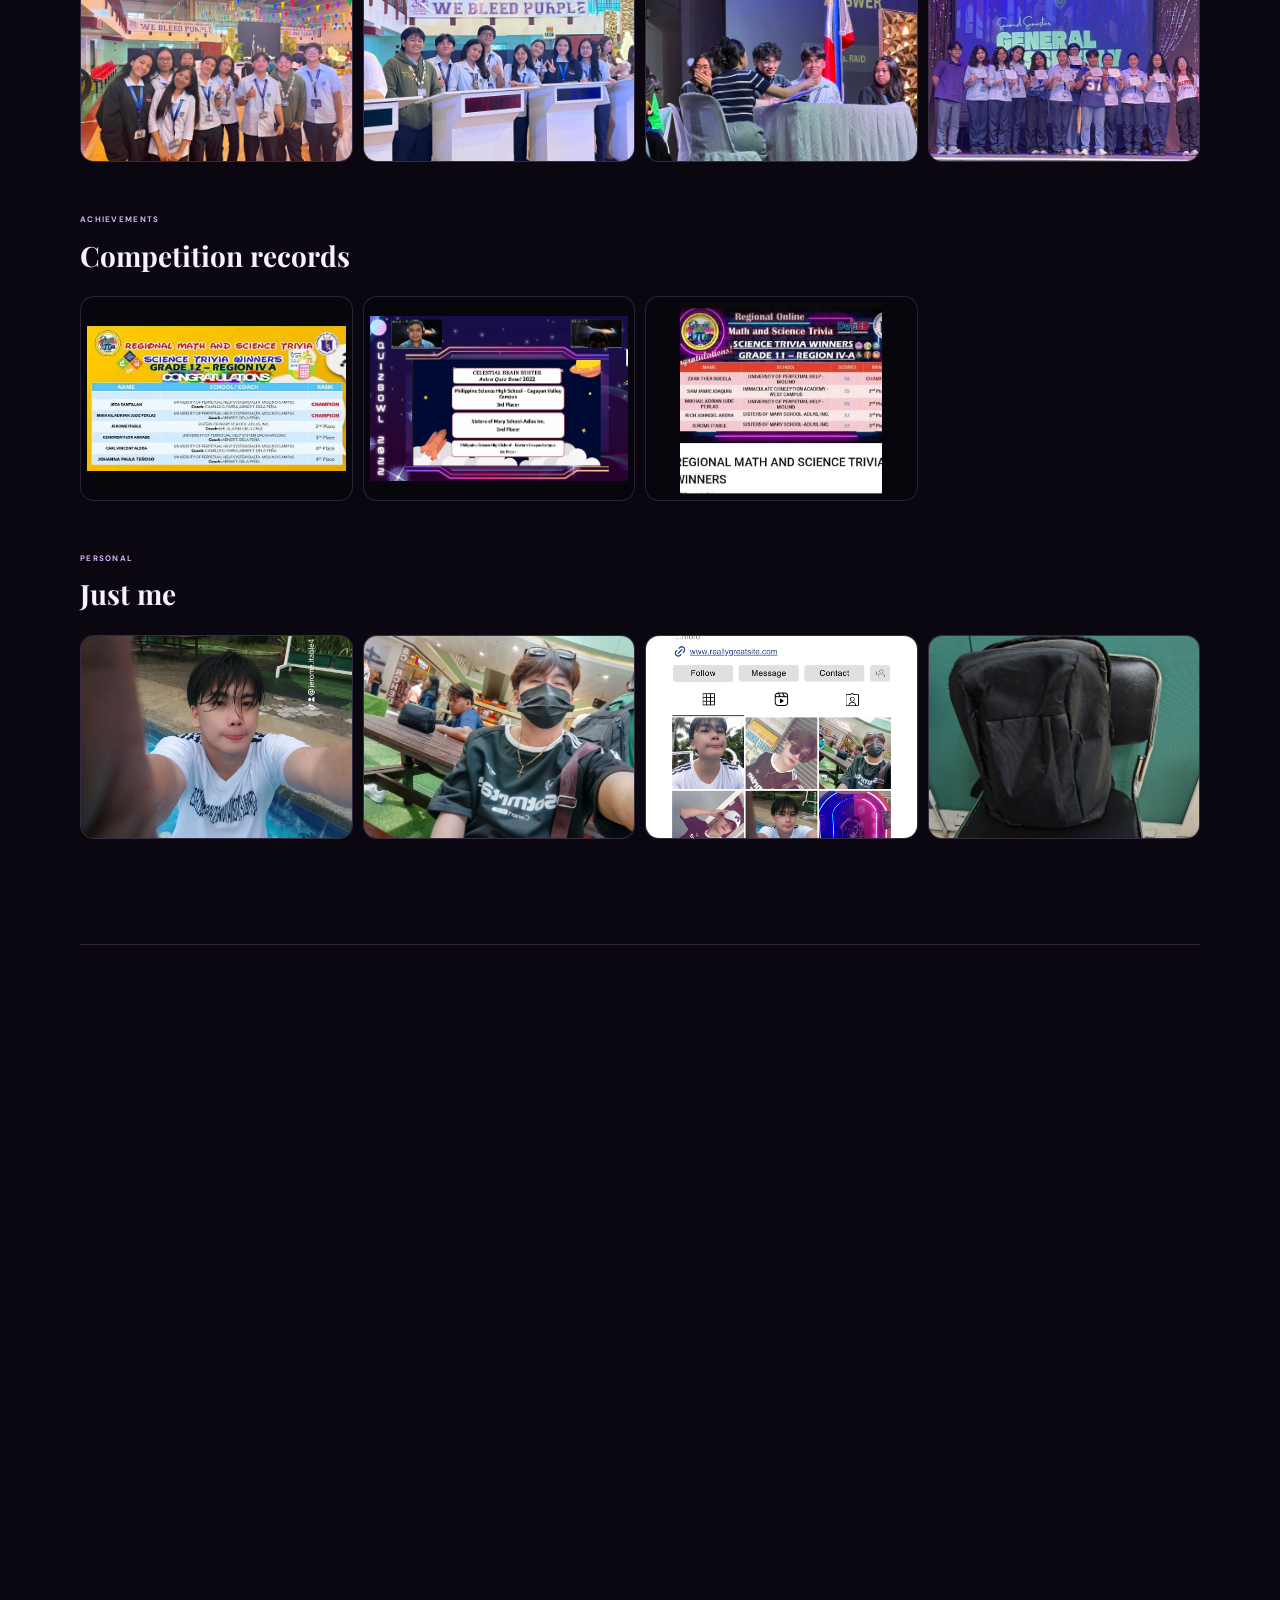
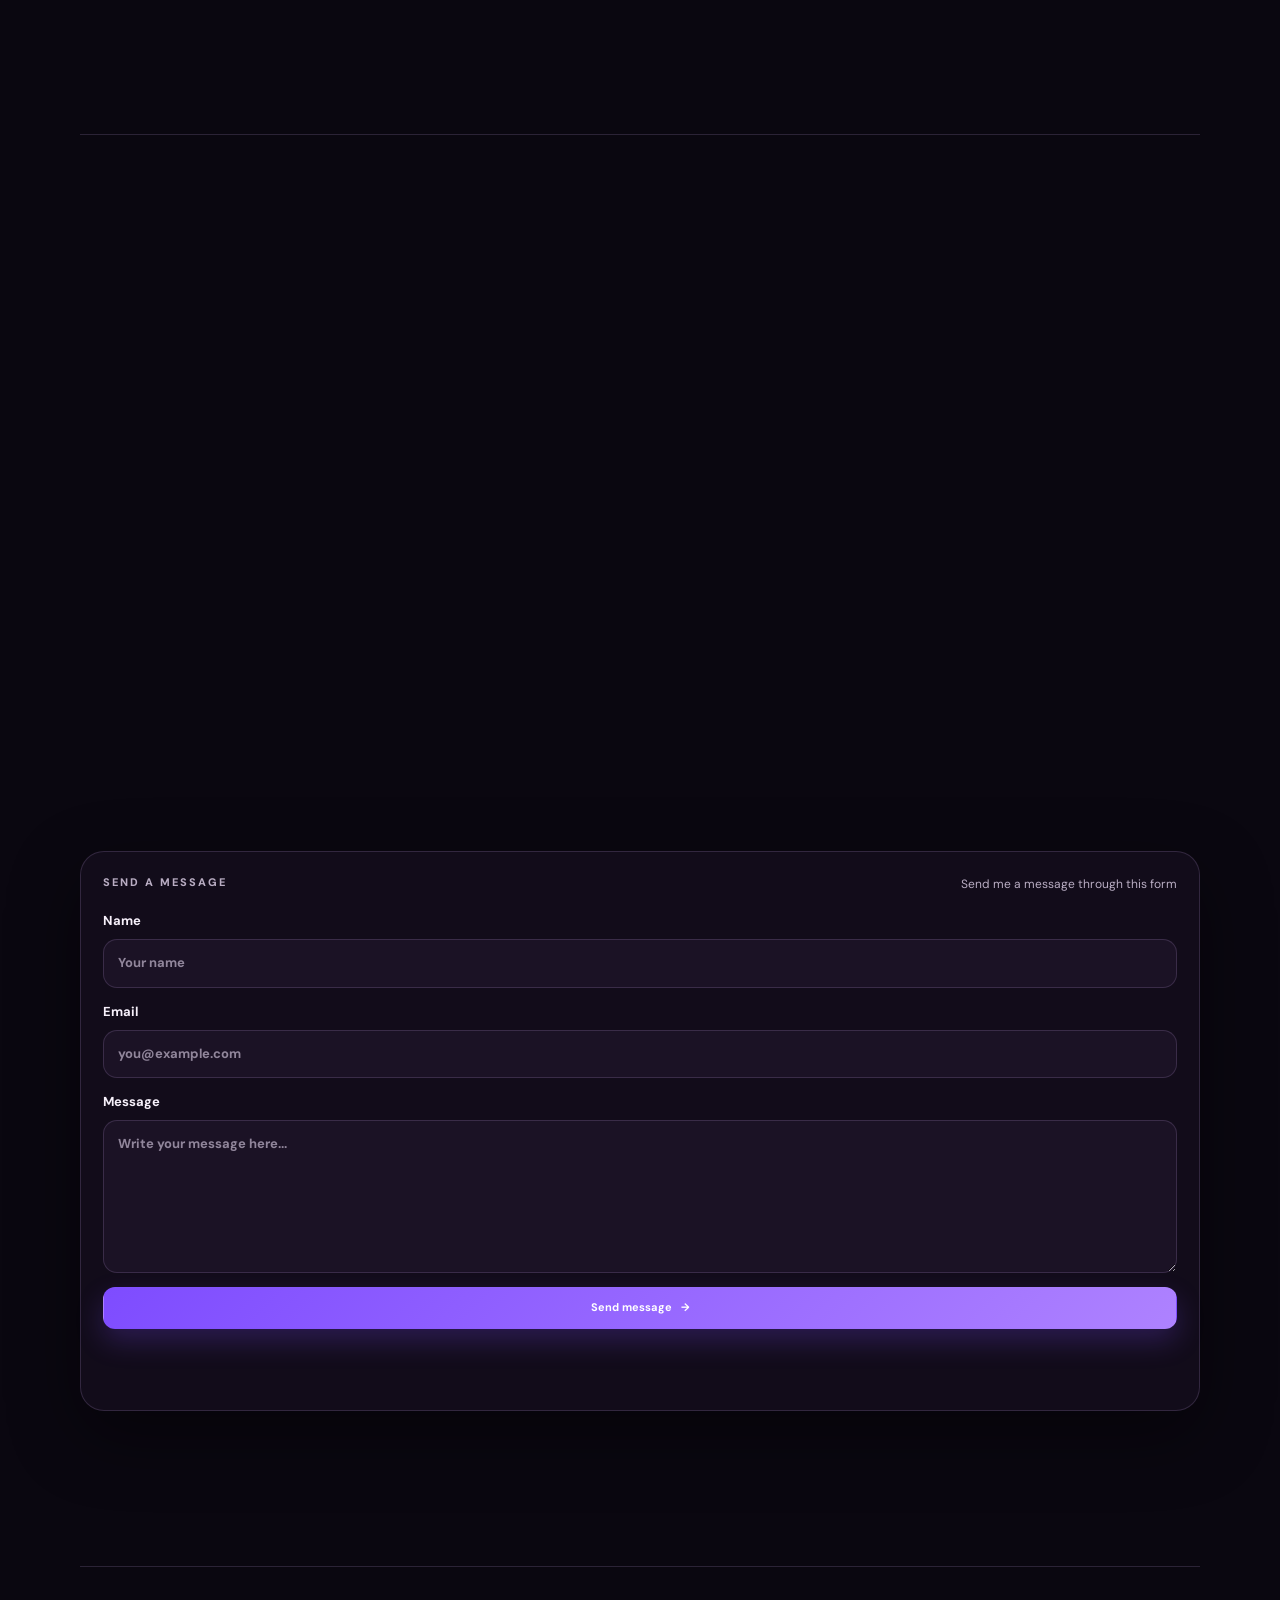
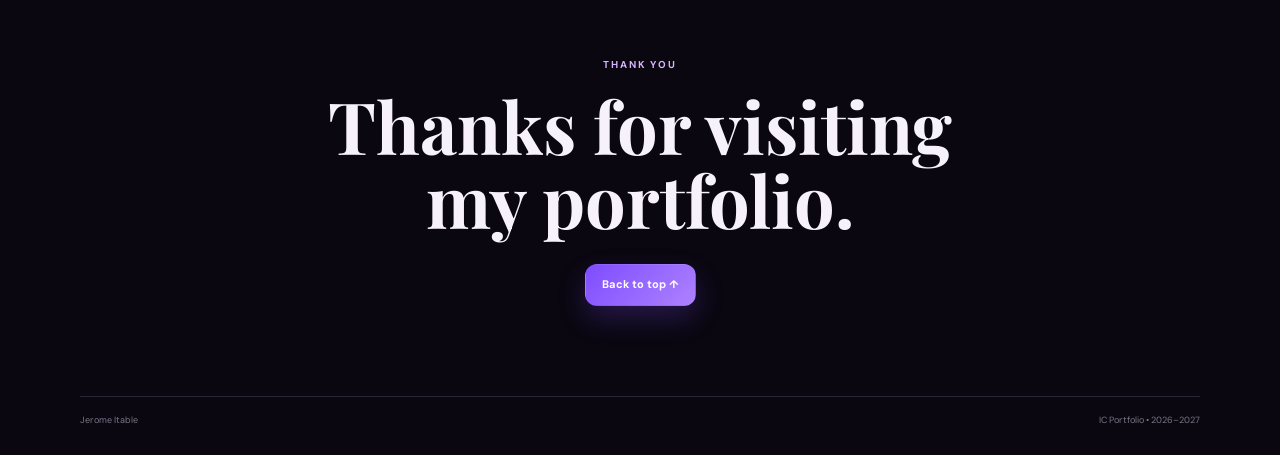
==== commit aaec1624: "Swap Artifact 6 and 7 document destinations to match click behavior" ====
--- a/index.html
+++ b/index.html
@@ -383,7 +383,7 @@
 
 
         <!-- PORTFOLIO ARTIFACT #6: STRESS AND EMOTIONAL MANAGEMENT PLAN -->
-        <article class="work-card reveal" data-category="reflection" data-document-url="https://docs.google.com/document/d/1BTSN1eZnAhrHq2c6GCWbDD838XEV_HiaSWKD935iSH4/edit?usp=sharing" tabindex="0" role="group" aria-label="Open Portfolio Artifact 6: My Stress and Emotional Management Plan">
+        <article class="work-card reveal" data-category="reflection" data-document-url="https://docs.google.com/document/d/1Uf5D6v-G6u2tg1Km_-Ayii7aYPdn1IIkOH6SSpa9RFs/edit?usp=sharing" tabindex="0" role="group" aria-label="Open Portfolio Artifact 6: My Stress and Emotional Management Plan">
 
           <div class="work-image activity-cover activity-cover-stress" aria-hidden="true">
             <span class="activity-cover-kicker">ASAT · IC 3</span>
@@ -401,7 +401,7 @@
             </p>
             <a
               class="text-btn activity-document-link"
-              href="https://docs.google.com/document/d/1BTSN1eZnAhrHq2c6GCWbDD838XEV_HiaSWKD935iSH4/edit?usp=sharing"
+              href="https://docs.google.com/document/d/1Uf5D6v-G6u2tg1Km_-Ayii7aYPdn1IIkOH6SSpa9RFs/edit?usp=sharing"
               target="_blank"
               rel="noopener noreferrer"
             >Open activity ↗</a>
@@ -411,7 +411,7 @@
 
 
         <!-- PORTFOLIO ARTIFACT #7: COMMUNICATION SKILLS REFLECTION -->
-        <article class="work-card reveal" data-category="reflection" data-document-url="https://docs.google.com/document/d/1Uf5D6v-G6u2tg1Km_-Ayii7aYPdn1IIkOH6SSpa9RFs/edit?usp=sharing" tabindex="0" role="group" aria-label="Open Portfolio Artifact 7: My Communication Skills Reflection">
+        <article class="work-card reveal" data-category="reflection" data-document-url="https://docs.google.com/document/d/1BTSN1eZnAhrHq2c6GCWbDD838XEV_HiaSWKD935iSH4/edit?usp=sharing" tabindex="0" role="group" aria-label="Open Portfolio Artifact 7: My Communication Skills Reflection">
 
           <div class="work-image activity-cover activity-cover-communication" aria-hidden="true">
             <span class="activity-cover-kicker">ASAT · IC 3</span>
@@ -429,7 +429,7 @@
             </p>
             <a
               class="text-btn activity-document-link"
-              href="https://docs.google.com/document/d/1Uf5D6v-G6u2tg1Km_-Ayii7aYPdn1IIkOH6SSpa9RFs/edit?usp=sharing"
+              href="https://docs.google.com/document/d/1BTSN1eZnAhrHq2c6GCWbDD838XEV_HiaSWKD935iSH4/edit?usp=sharing"
               target="_blank"
               rel="noopener noreferrer"
             >Open activity ↗</a>
--- a/styles.css
+++ b/styles.css
@@ -3178,3 +3178,76 @@
 .work-card[data-document-url] .activity-cover {
   cursor: pointer;
 }
+
+
+/* =========================================================
+   RESTORED PHOTO PREVIEW HINTS
+   Visual feedback for images that open the portfolio preview.
+========================================================= */
+
+.work-card[data-modal] .work-image {
+  position: relative;
+  cursor: zoom-in;
+}
+
+.work-card[data-modal] .work-image::after {
+  content: "View image ↗";
+  position: absolute;
+  right: 12px;
+  bottom: 12px;
+  z-index: 2;
+  padding: 7px 10px;
+  border: 1px solid rgba(255,255,255,.23);
+  border-radius: 999px;
+  background: rgba(10,7,16,.82);
+  color: #fff;
+  font: 600 10px/1.2 "DM Sans", sans-serif;
+  letter-spacing: .02em;
+  opacity: 0;
+  transform: translateY(4px);
+  pointer-events: none;
+  transition: opacity .2s ease, transform .2s ease;
+}
+
+.work-card[data-modal]:hover .work-image::after,
+.work-card[data-modal]:focus-within .work-image::after {
+  opacity: 1;
+  transform: translateY(0);
+}
+
+.gallery-photo {
+  position: relative;
+  cursor: zoom-in;
+}
+
+.gallery-photo::after {
+  content: "View photo ↗";
+  position: absolute;
+  left: 10px;
+  bottom: 10px;
+  z-index: 2;
+  padding: 7px 10px;
+  border: 1px solid rgba(255,255,255,.23);
+  border-radius: 999px;
+  background: rgba(10,7,16,.82);
+  color: #fff;
+  font: 600 10px/1.2 "DM Sans", sans-serif;
+  pointer-events: none;
+  opacity: 0;
+  transform: translateY(4px);
+  transition: opacity .2s ease, transform .2s ease;
+}
+
+.gallery-photo:hover::after,
+.gallery-photo:focus-visible::after {
+  opacity: 1;
+  transform: translateY(0);
+}
+
+@media (prefers-reduced-motion: reduce) {
+  .work-card[data-modal] .work-image::after,
+  .gallery-photo::after {
+    transition: none;
+    transform: none;
+  }
+}
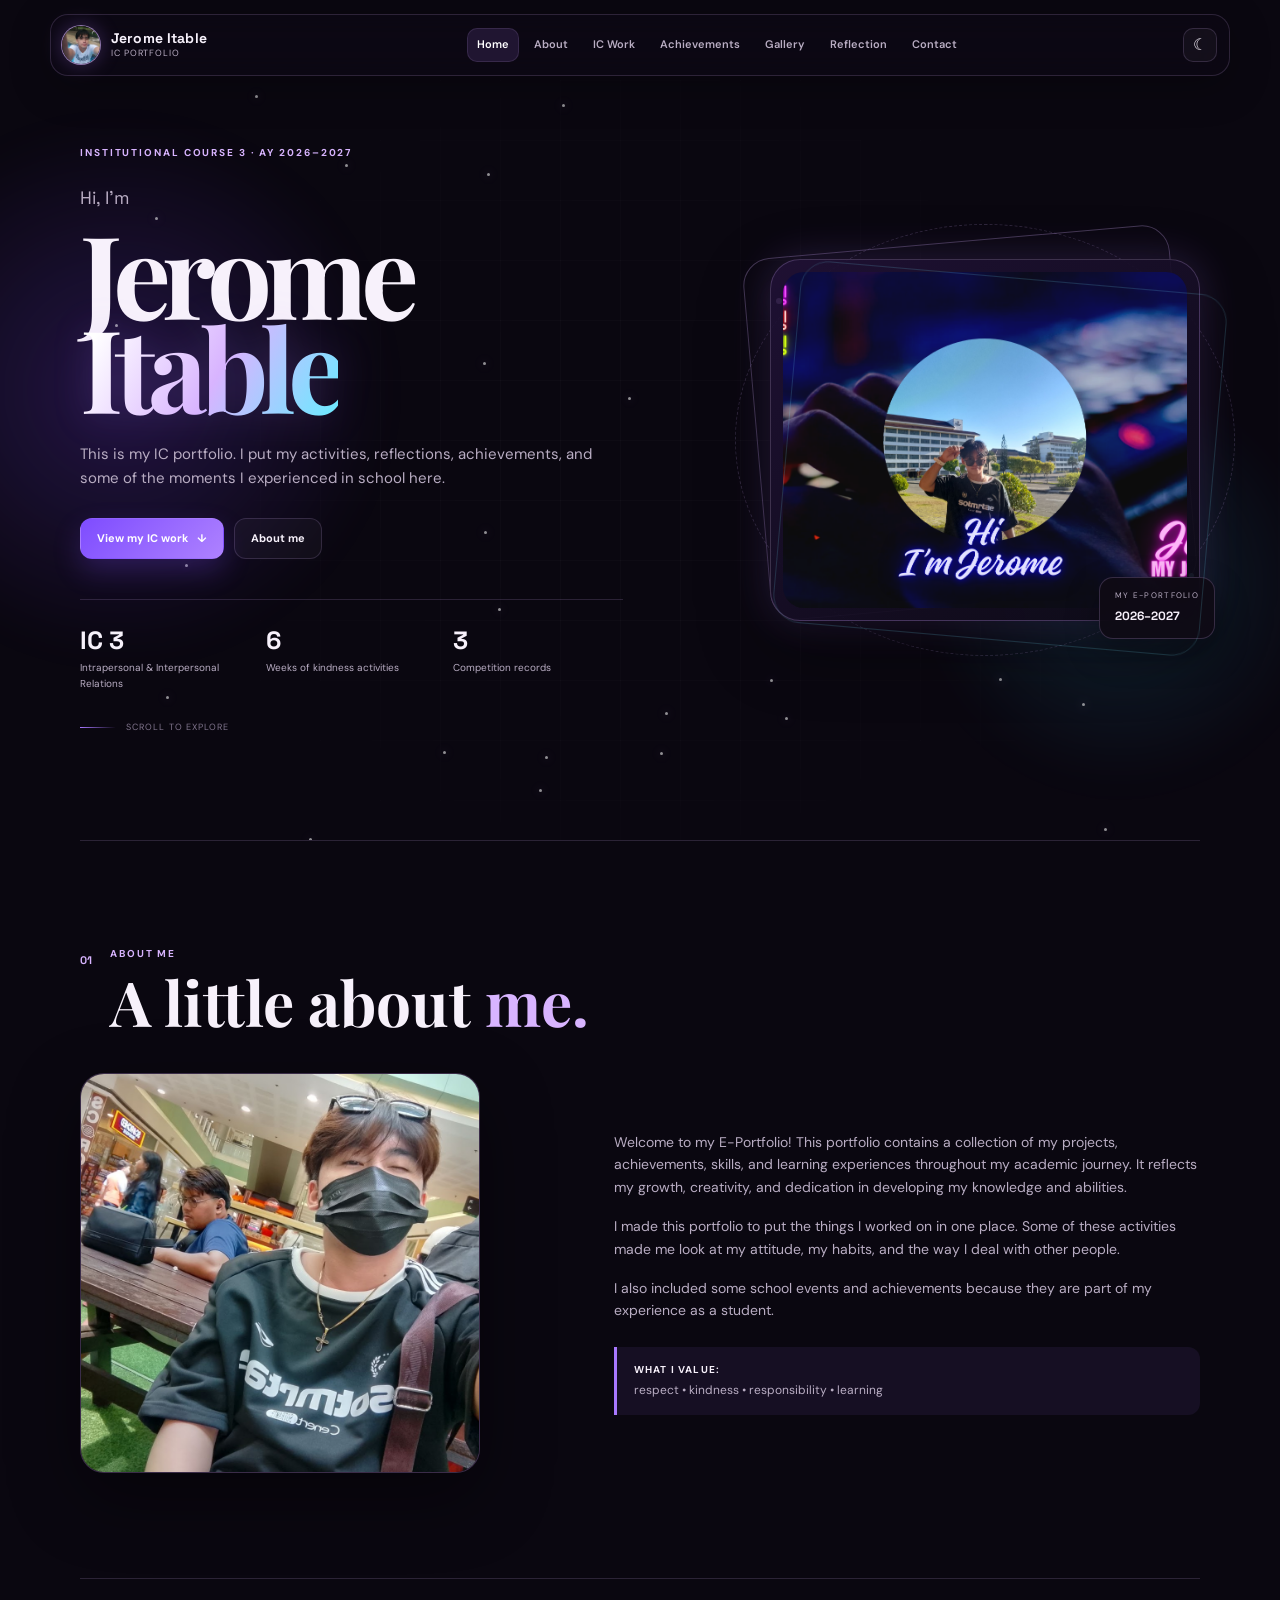
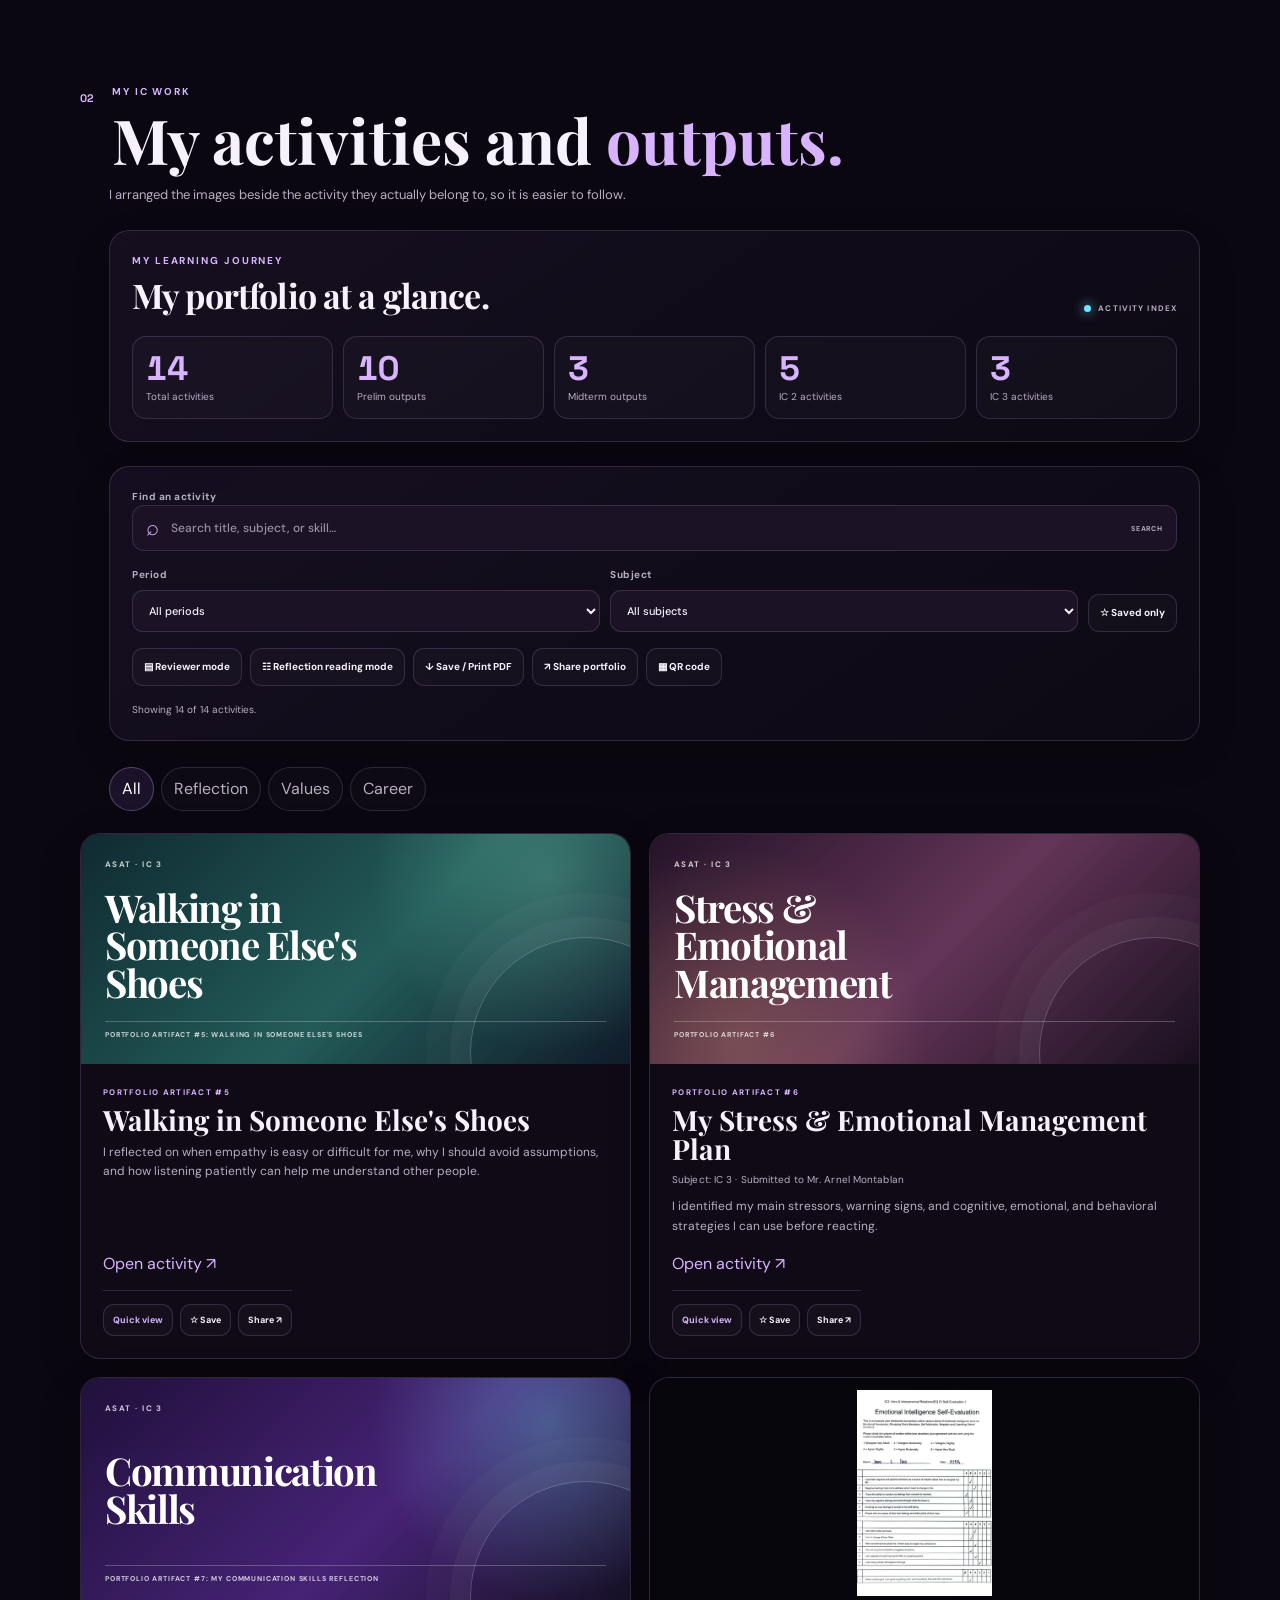
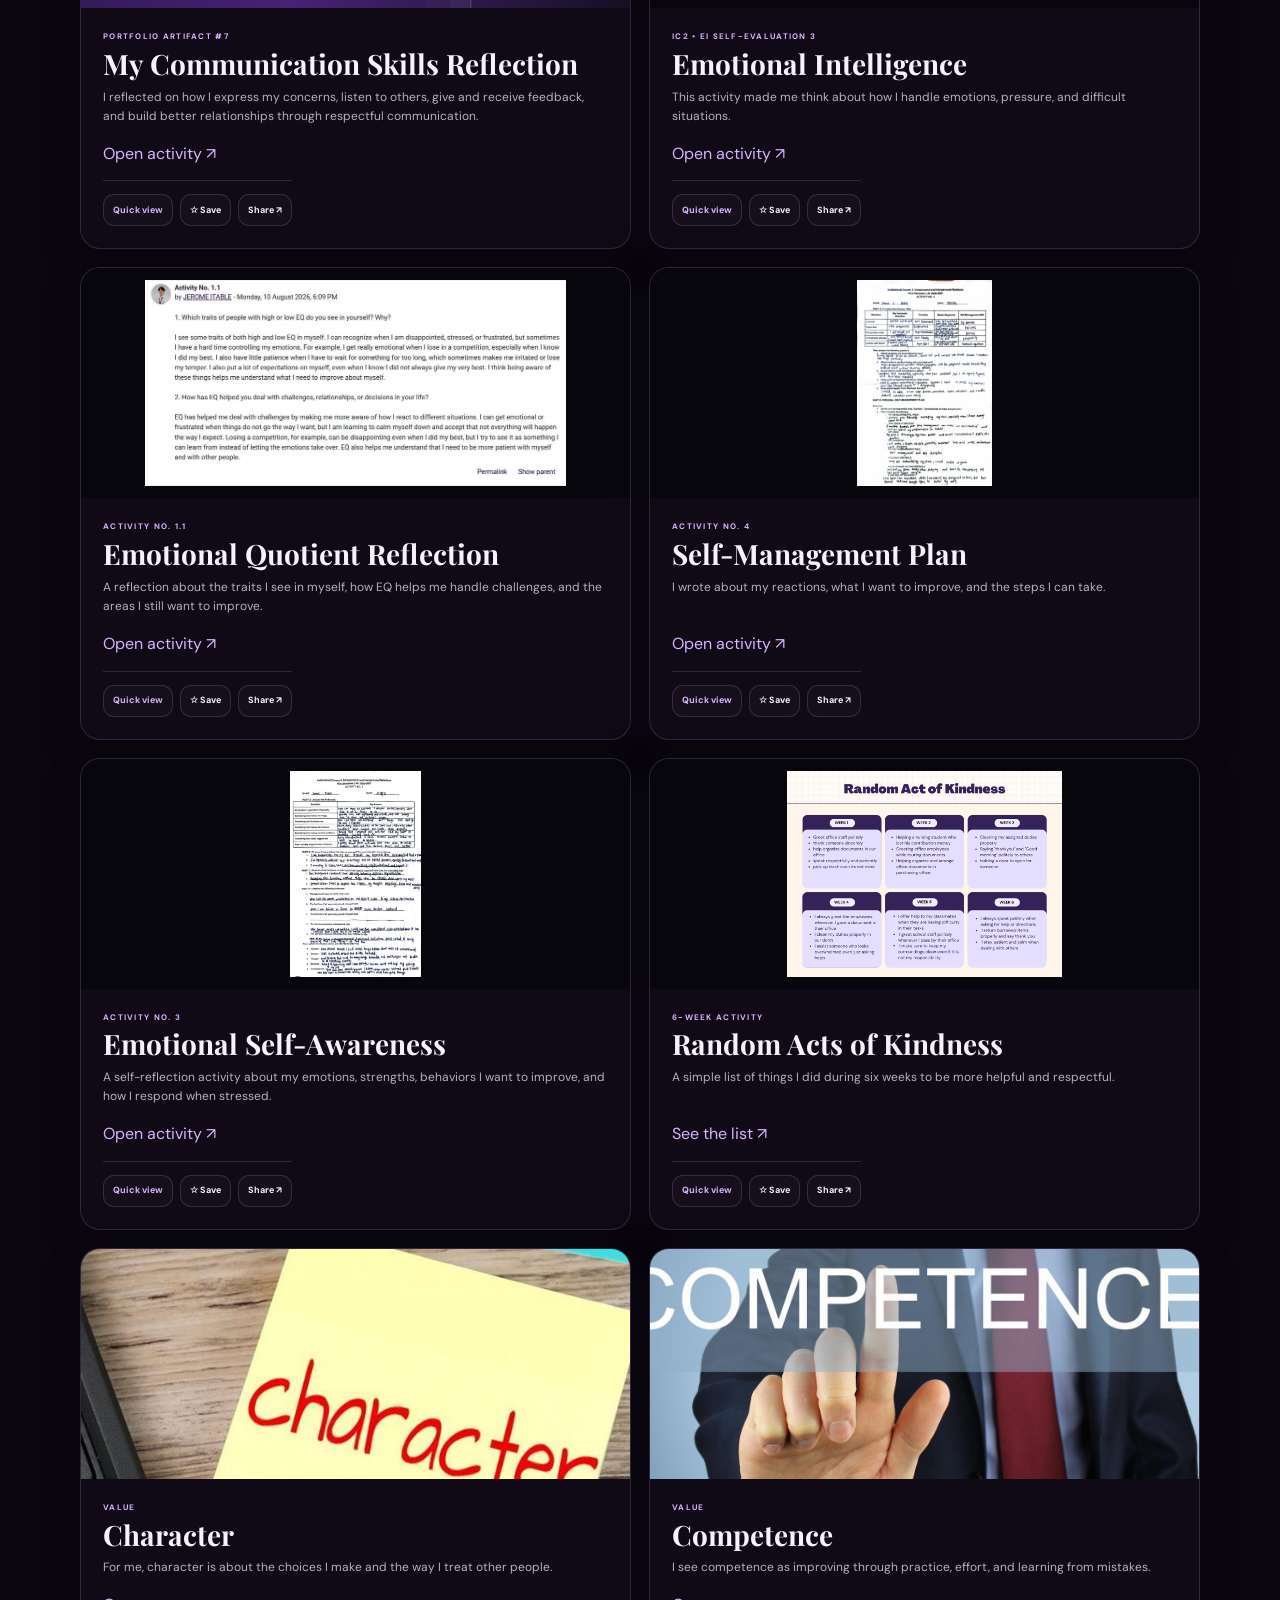
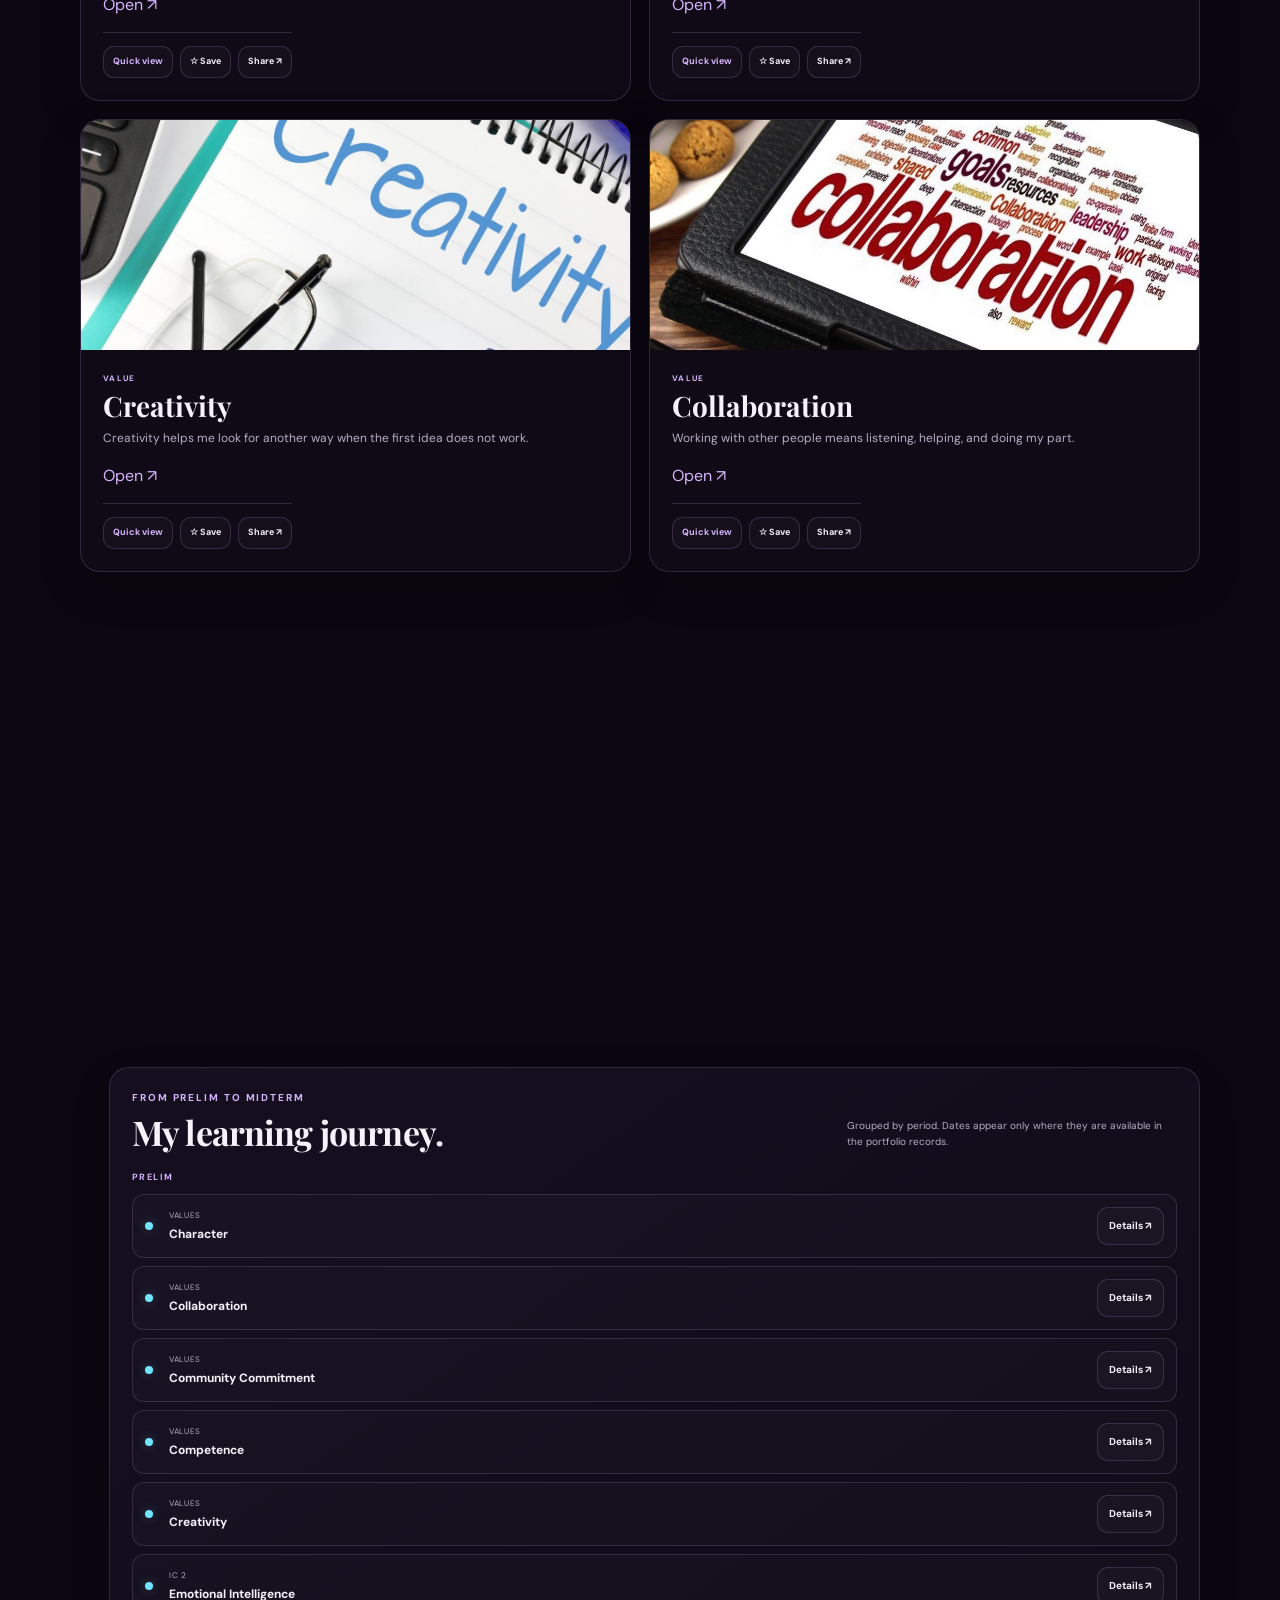
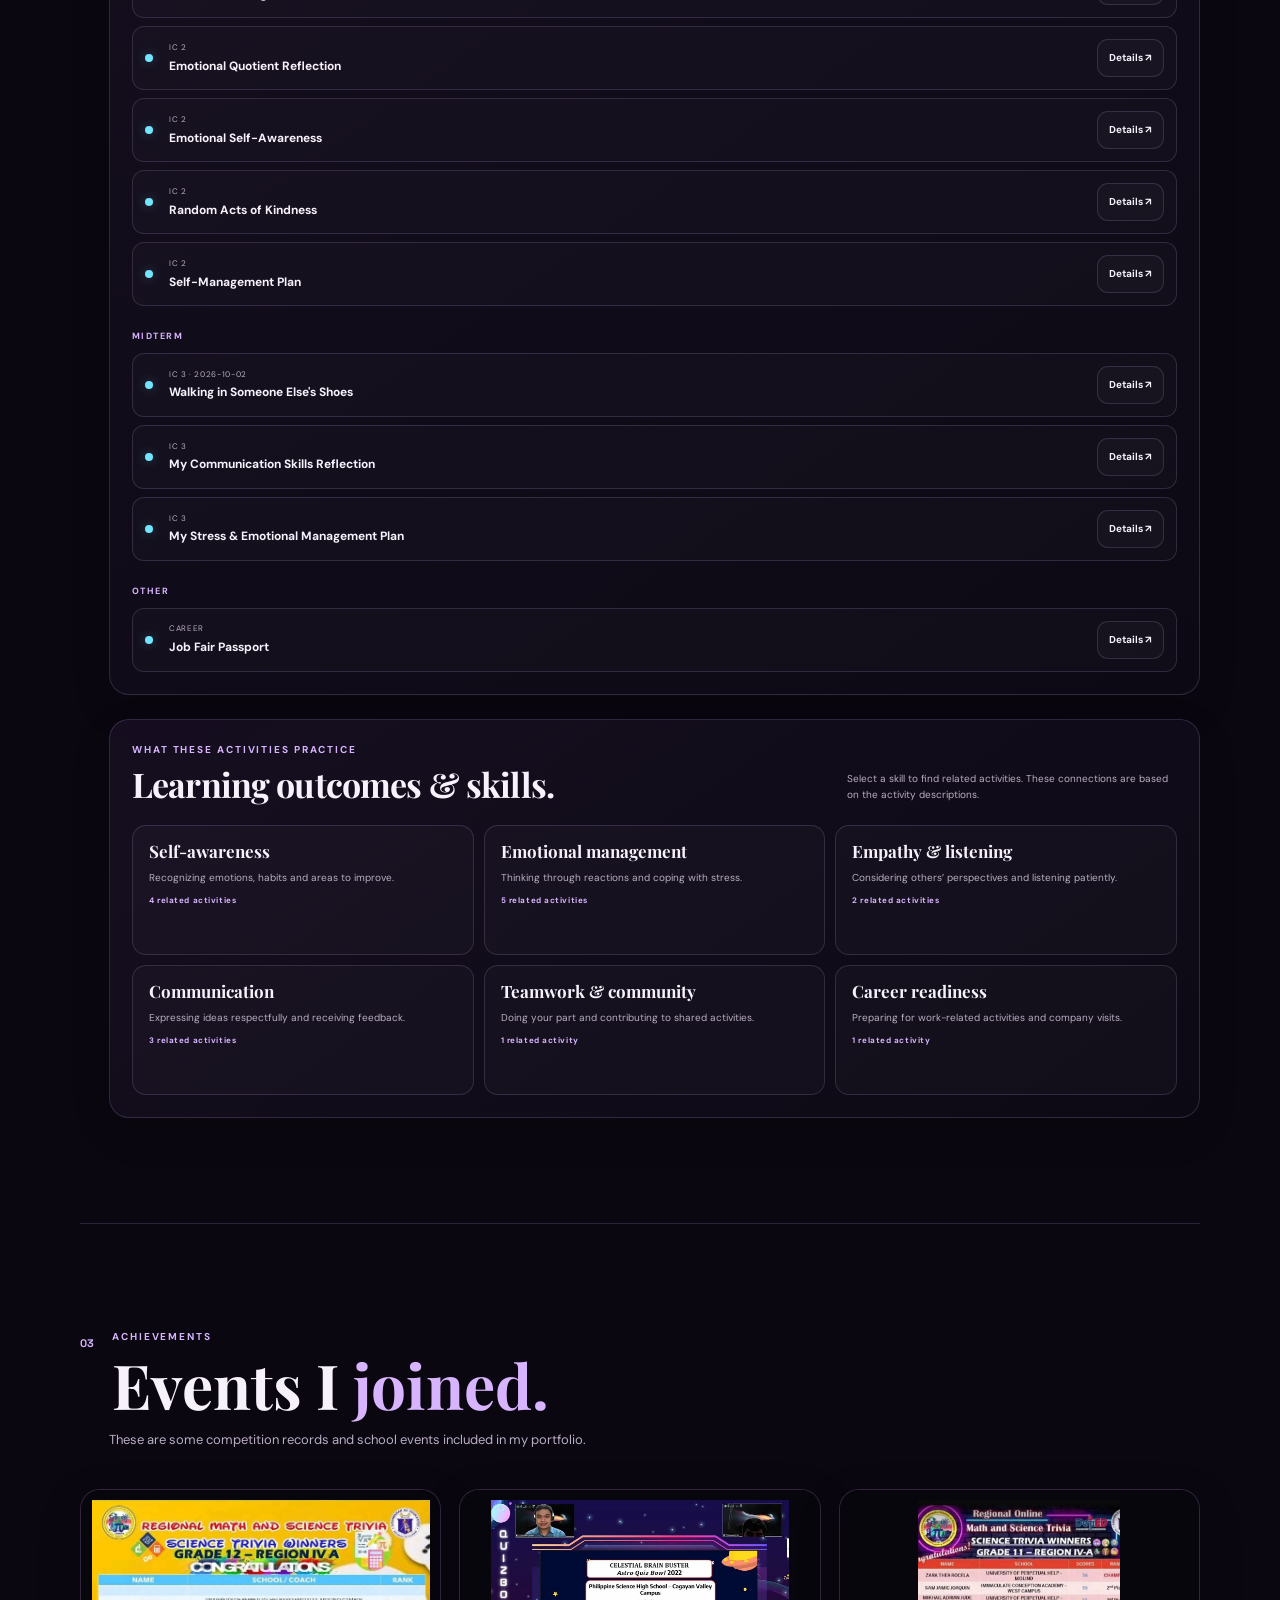
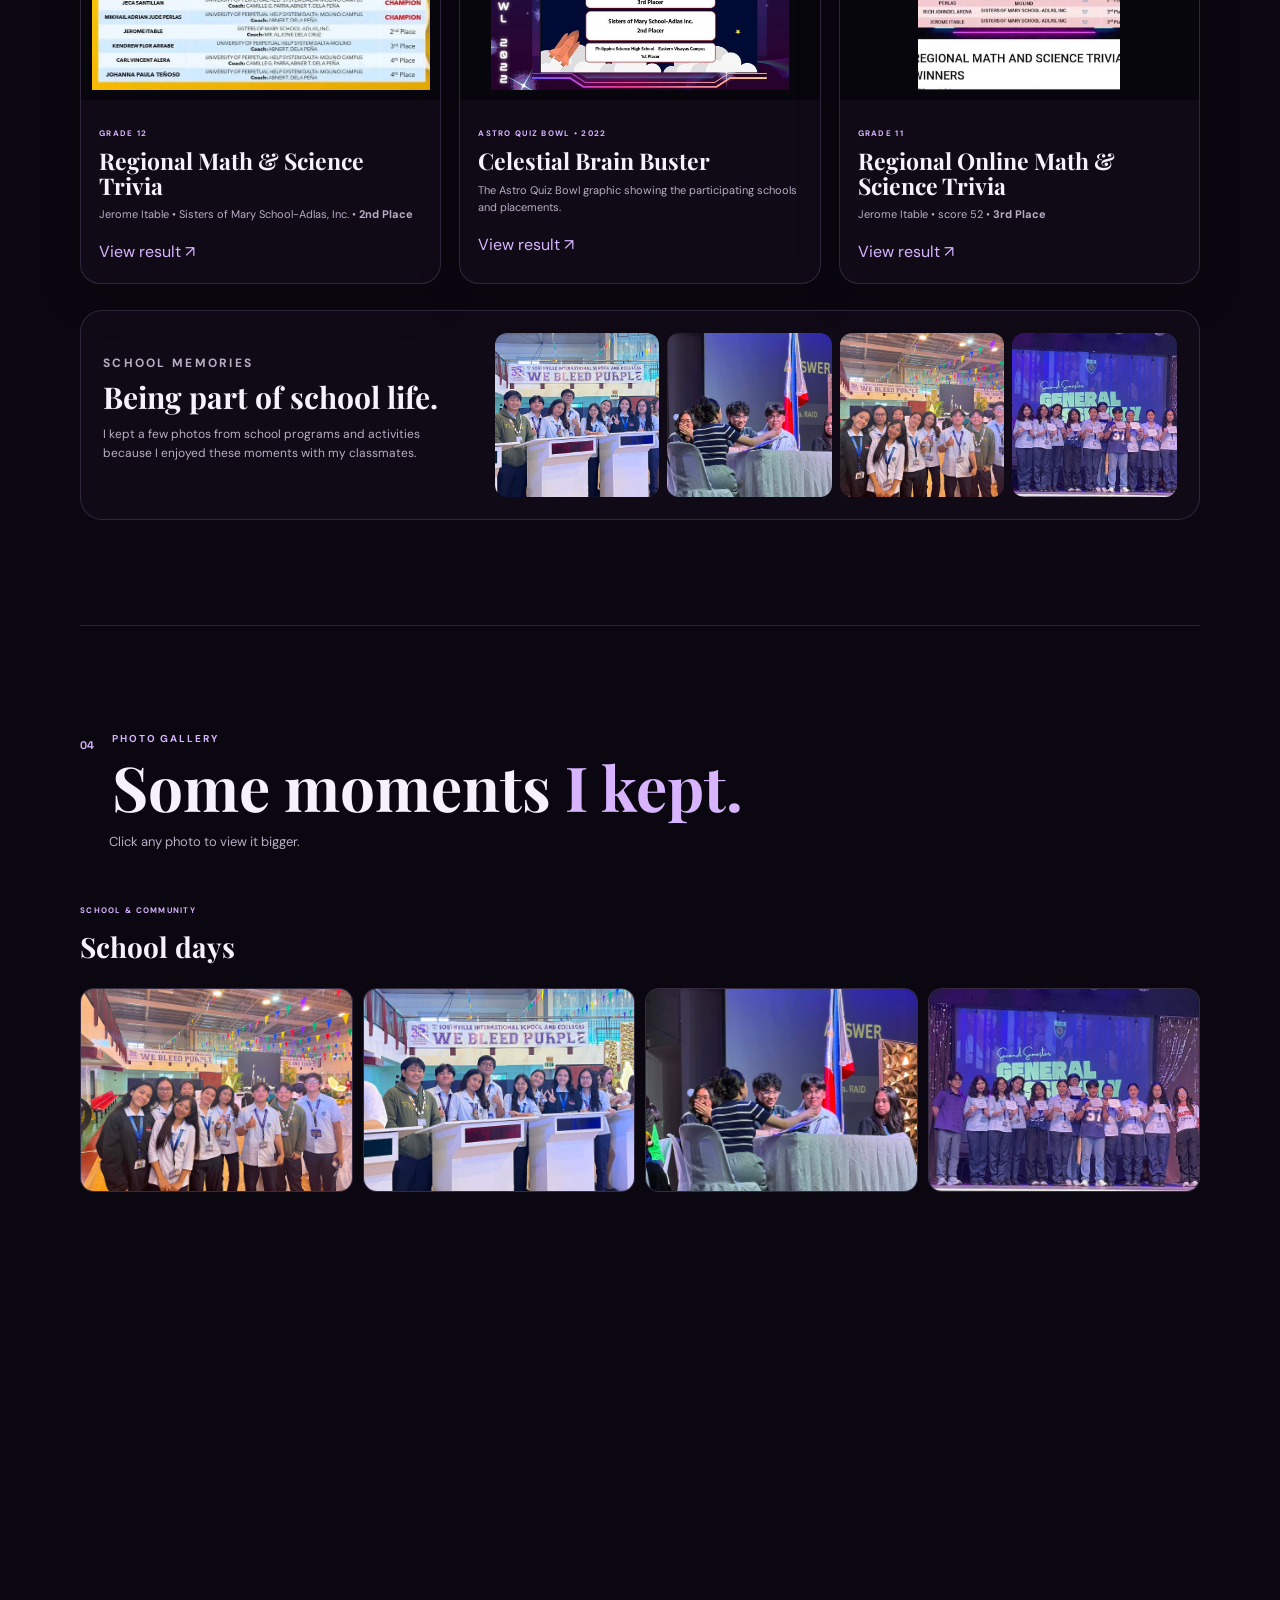
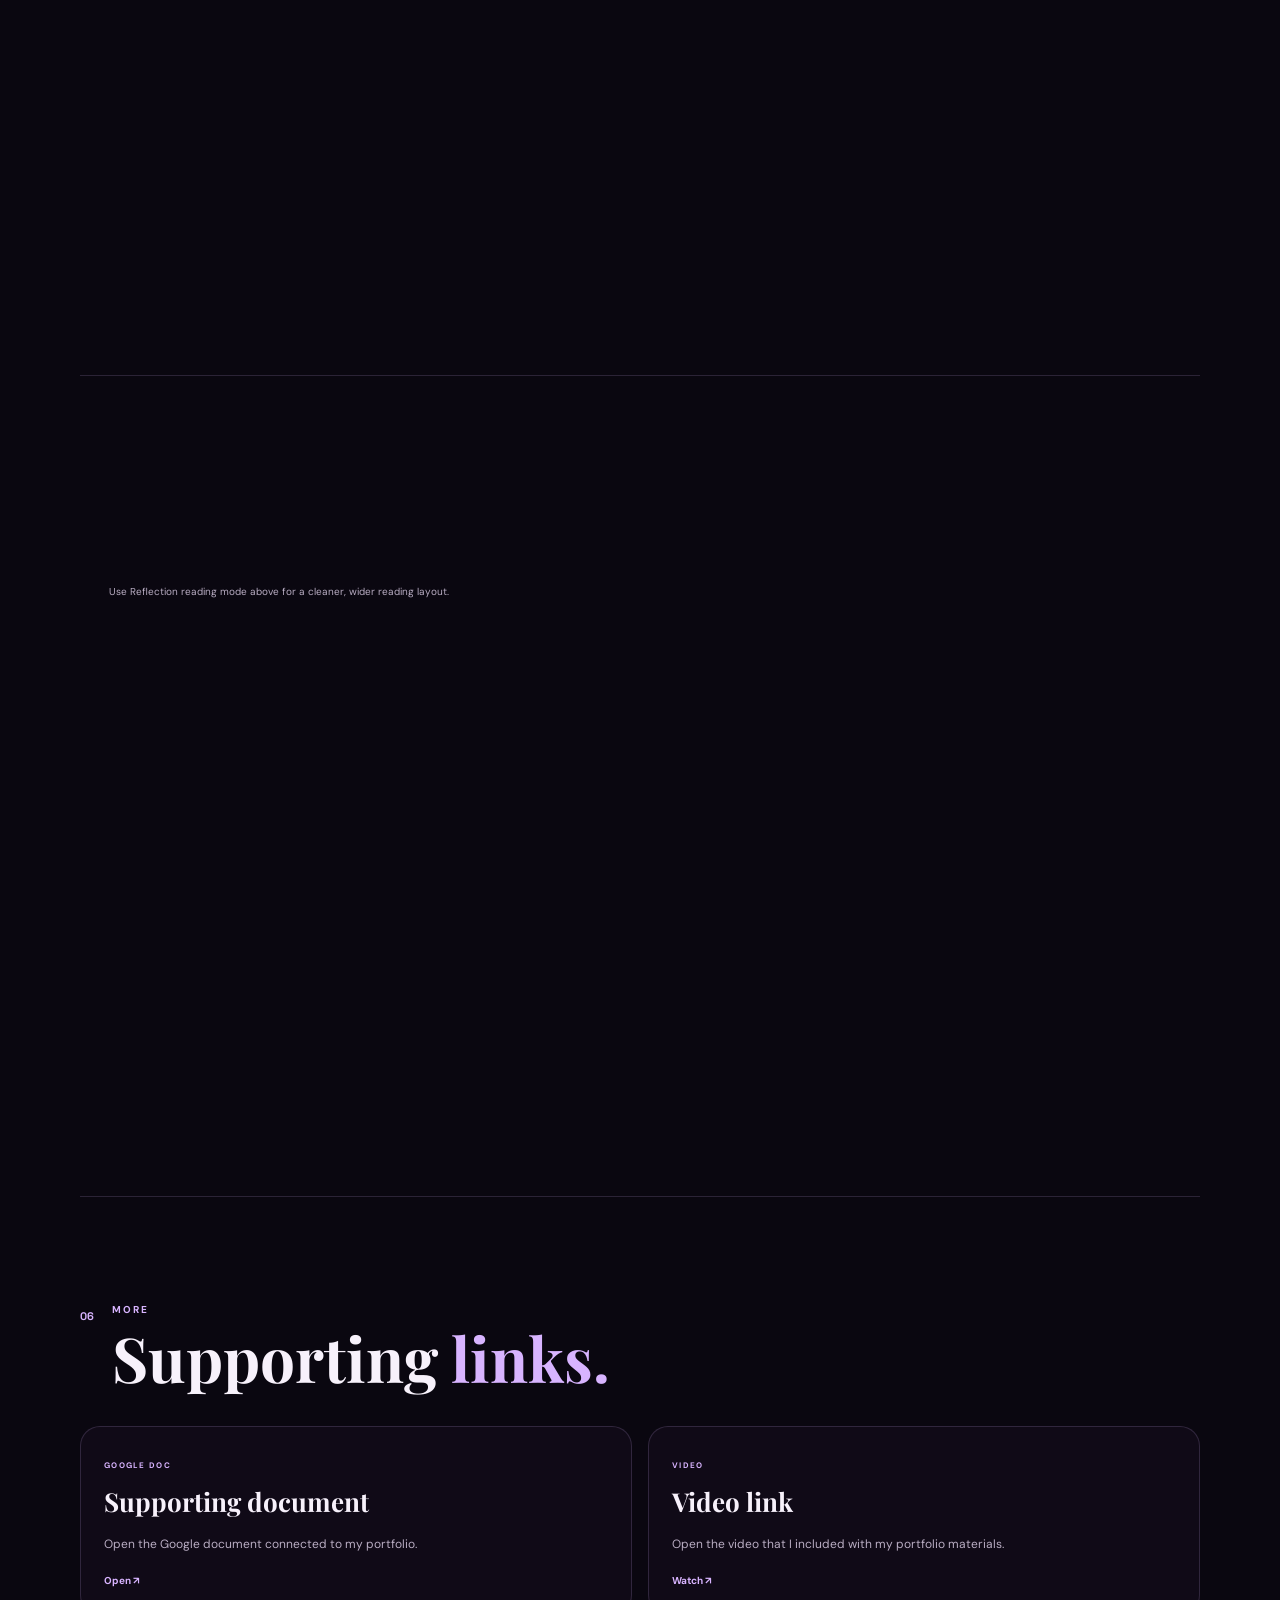
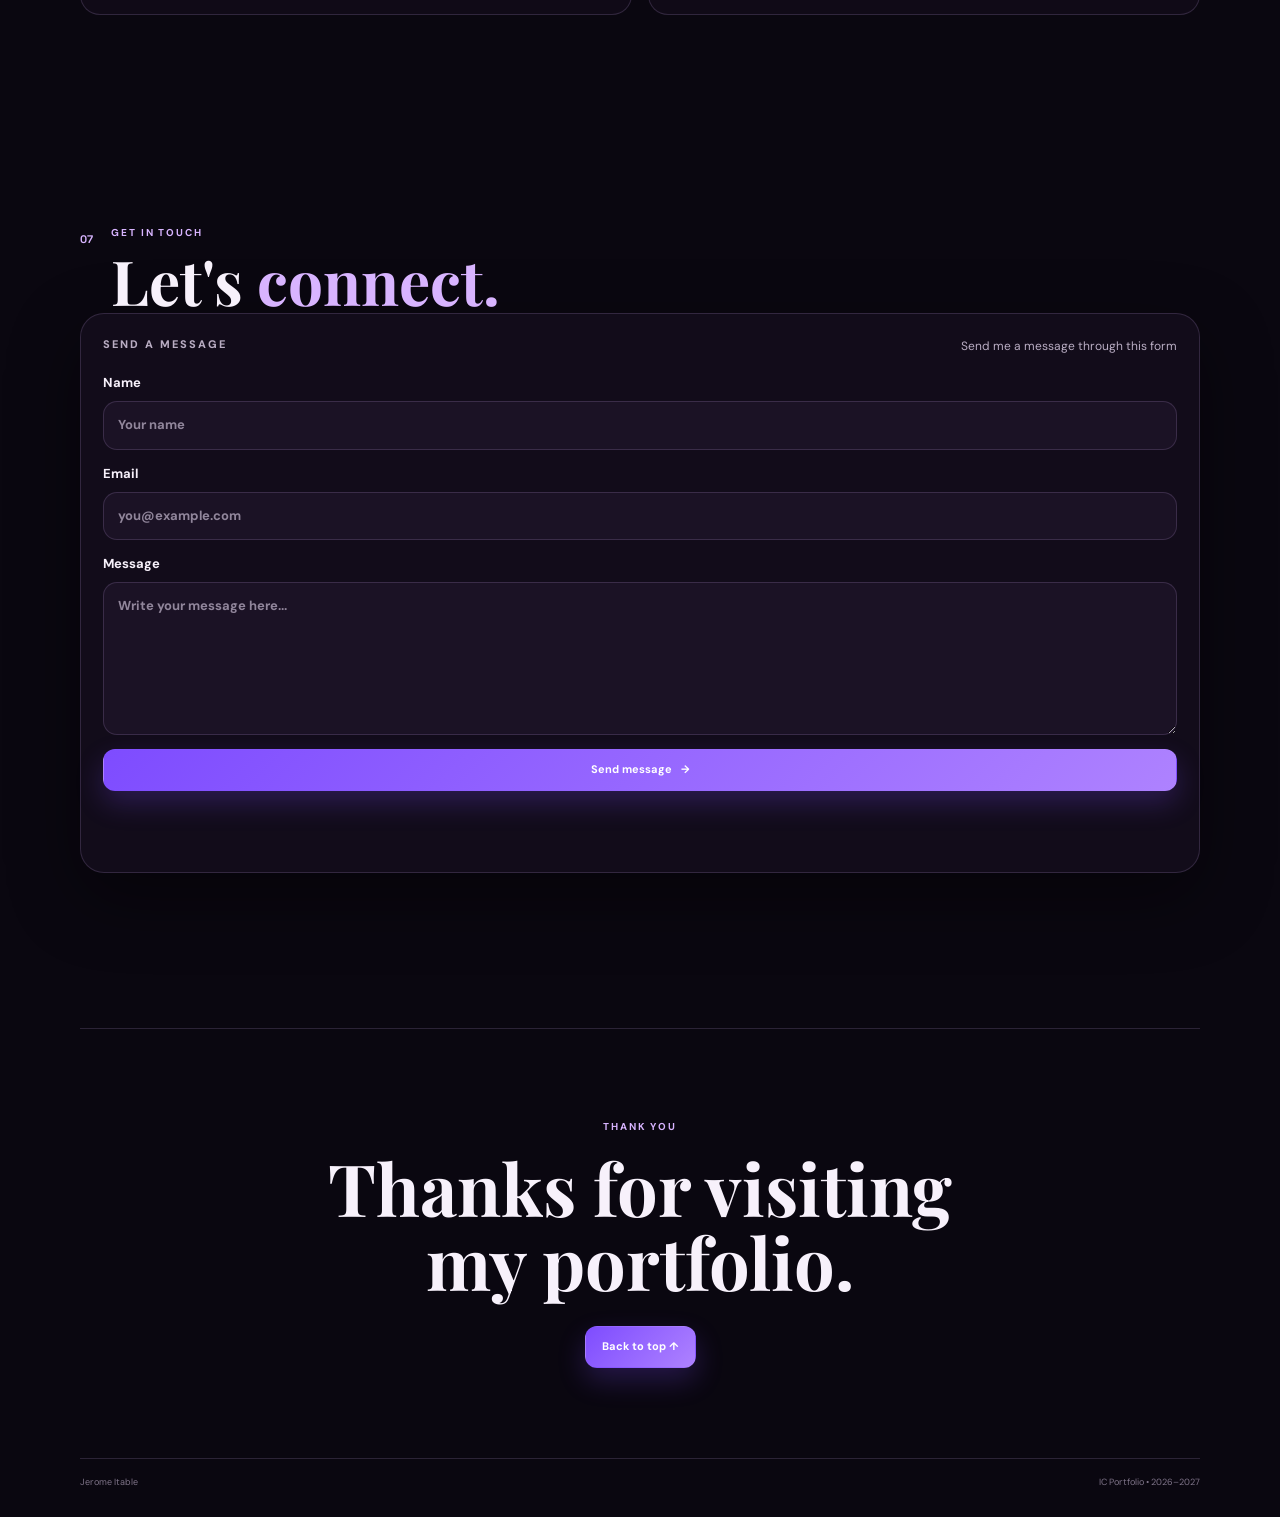
==== commit 83e1d049: "Load Portfolio 2.0 enhancements" ====
--- a/index.html
+++ b/index.html
@@ -1905,6 +1905,7 @@
   <!-- Contact form setup is handled by script.js to avoid duplicate global declarations. -->
 
   <script src="script.js"></script>
+  <script src="portfolio-enhancements.js"></script>
 
 </body>
 </html>
--- a/styles.css
+++ b/styles.css
@@ -3251,3 +3251,479 @@
     transform: none;
   }
 }
+
+
+/* =========================================================
+   PORTFOLIO 2.0 — DASHBOARD, EXPLORER AND VIEWER
+========================================================= */
+
+.portfolio-dashboard,
+.activity-explorer,
+.learning-timeline,
+.skills-map {
+  margin: 24px 0 0 29px;
+  padding: 22px;
+  border: 1px solid var(--line);
+  border-radius: 20px;
+  background: linear-gradient(145deg, rgba(24, 16, 35, .84), rgba(14, 10, 22, .82));
+  box-shadow: 0 14px 40px rgba(0,0,0,.12);
+}
+
+.dashboard-heading,
+.feature-section-heading {
+  display: flex;
+  align-items: flex-end;
+  justify-content: space-between;
+  gap: 18px;
+}
+
+.dashboard-heading h3,
+.feature-section-heading h3 {
+  margin: 0;
+  font: 700 clamp(24px, 3vw, 34px)/1.08 "Playfair Display", serif;
+  letter-spacing: -.025em;
+}
+
+.dashboard-live-mark {
+  display: inline-flex;
+  align-items: center;
+  gap: 7px;
+  color: var(--muted);
+  font: 700 8px/1.2 "DM Sans", sans-serif;
+  letter-spacing: .14em;
+  white-space: nowrap;
+}
+
+.dashboard-live-mark i {
+  width: 7px;
+  height: 7px;
+  border-radius: 50%;
+  background: var(--cyan);
+  box-shadow: 0 0 12px var(--cyan);
+}
+
+.dashboard-metrics {
+  display: grid;
+  grid-template-columns: repeat(5, minmax(0, 1fr));
+  gap: 10px;
+  margin-top: 22px;
+}
+
+.dashboard-metric {
+  display: flex;
+  flex-direction: column;
+  gap: 4px;
+  min-width: 0;
+  padding: 15px 13px;
+  border: 1px solid var(--line);
+  border-radius: 14px;
+  background: rgba(255,255,255,.025);
+}
+
+.dashboard-metric strong {
+  font: 700 clamp(24px, 3vw, 34px)/1 "Space Grotesk", sans-serif;
+  color: var(--purple2);
+  font-variant-numeric: tabular-nums;
+}
+
+.dashboard-metric span {
+  font-size: 10px;
+  line-height: 1.35;
+  color: var(--muted);
+}
+
+.favorites-shelf {
+  display: flex;
+  flex-wrap: wrap;
+  align-items: center;
+  gap: 8px;
+  margin-top: 16px;
+  padding-top: 15px;
+  border-top: 1px solid var(--line);
+}
+.favorites-shelf[hidden] { display: none; }
+.favorites-shelf-label {
+  width: 100%;
+  color: var(--purple2);
+  font: 700 8px/1.3 "DM Sans", sans-serif;
+  letter-spacing: .15em;
+}
+.favorites-shelf a {
+  display: inline-flex;
+  padding: 7px 10px;
+  border: 1px solid var(--line);
+  border-radius: 999px;
+  color: var(--ink);
+  font-size: 10px;
+  text-decoration: none;
+}
+.favorites-shelf a:hover { border-color: var(--purple2); background: rgba(168,120,255,.09); }
+
+.activity-explorer { display: grid; gap: 16px; }
+.explorer-search label,
+.explorer-selects label {
+  display: grid;
+  gap: 7px;
+  color: var(--muted);
+  font-size: 10px;
+  font-weight: 700;
+  letter-spacing: .05em;
+}
+.search-field-wrap {
+  display: flex;
+  align-items: center;
+  gap: 10px;
+  padding: 0 13px;
+  min-height: 46px;
+  border: 1px solid var(--line);
+  border-radius: 12px;
+  background: var(--surface2);
+  color: var(--purple2);
+}
+.search-field-wrap > span { font-size: 22px; line-height: 1; }
+.search-field-wrap input {
+  width: 100%;
+  min-width: 0;
+  border: 0;
+  outline: 0;
+  background: transparent;
+  color: var(--ink);
+  font: 500 12px/1.4 "DM Sans", sans-serif;
+}
+.search-field-wrap input::placeholder { color: var(--muted); opacity: .8; }
+.search-field-wrap:focus-within { border-color: var(--purple); box-shadow: 0 0 0 3px rgba(168,120,255,.1); }
+.search-field-wrap kbd { color: var(--muted); font: 700 7px/1 "DM Sans", sans-serif; letter-spacing: .12em; }
+
+.explorer-selects {
+  display: grid;
+  grid-template-columns: minmax(0,1fr) minmax(0,1fr) auto;
+  align-items: end;
+  gap: 10px;
+}
+.explorer-selects select {
+  width: 100%;
+  min-width: 0;
+  height: 42px;
+  padding: 0 12px;
+  border: 1px solid var(--line);
+  border-radius: 11px;
+  background: var(--surface2);
+  color: var(--ink);
+  font: 500 11px "DM Sans", sans-serif;
+}
+
+.utility-chip,
+.activity-quickview,
+.favorite-btn,
+.share-activity-btn,
+.timeline-open-btn {
+  display: inline-flex;
+  align-items: center;
+  justify-content: center;
+  gap: 6px;
+  min-height: 38px;
+  padding: 8px 11px;
+  border: 1px solid var(--line);
+  border-radius: 11px;
+  background: rgba(255,255,255,.025);
+  color: var(--ink);
+  font: 700 10px/1.25 "DM Sans", sans-serif;
+  cursor: pointer;
+  transition: background .2s ease, border-color .2s ease, transform .2s ease;
+}
+.utility-chip:hover,
+.activity-quickview:hover,
+.favorite-btn:hover,
+.share-activity-btn:hover,
+.timeline-open-btn:hover,
+.utility-chip[aria-pressed="true"] {
+  background: rgba(168,120,255,.11);
+  border-color: rgba(216,180,255,.42);
+  transform: translateY(-1px);
+}
+.portfolio-utilities { display: flex; flex-wrap: wrap; gap: 8px; }
+.portfolio-status { min-height: 1.2em; margin: 0; color: var(--muted); font-size: 10px; }
+
+.work-card[aria-hidden="true"] { display: none; }
+.activity-action-row {
+  display: flex;
+  flex-wrap: wrap;
+  gap: 7px;
+  margin-top: 14px;
+  padding-top: 13px;
+  border-top: 1px solid var(--line);
+}
+.activity-action-row button { min-height: 32px; padding: 7px 9px; font-size: 9px; }
+.activity-quickview { color: var(--purple2); }
+.favorite-btn[aria-pressed="true"] { color: #ffd98d; border-color: rgba(255,217,141,.32); background: rgba(255,217,141,.07); }
+
+.feature-section-heading > p {
+  max-width: 330px;
+  margin: 0;
+  color: var(--muted);
+  font-size: 10px;
+  line-height: 1.6;
+}
+.timeline-list { margin-top: 22px; display: grid; gap: 8px; }
+.timeline-period-heading {
+  margin: 17px 0 3px;
+  color: var(--purple2);
+  font: 700 9px/1.2 "DM Sans", sans-serif;
+  letter-spacing: .16em;
+  text-transform: uppercase;
+}
+.timeline-period-heading:first-child { margin-top: 0; }
+.timeline-item {
+  display: grid;
+  grid-template-columns: 12px minmax(0,1fr) auto;
+  align-items: center;
+  gap: 12px;
+  padding: 12px;
+  border: 1px solid var(--line);
+  border-radius: 12px;
+  background: rgba(255,255,255,.02);
+}
+.timeline-dot { width: 8px; height: 8px; border-radius: 50%; background: var(--cyan); box-shadow: 0 0 12px rgba(115,230,255,.3); }
+.timeline-item-copy { display: grid; gap: 3px; min-width: 0; }
+.timeline-item-copy span { color: var(--muted); font-size: 8px; letter-spacing: .08em; text-transform: uppercase; }
+.timeline-item-copy strong { overflow-wrap: anywhere; font-size: 12px; }
+
+.skills-map-grid { display: grid; grid-template-columns: repeat(3, minmax(0,1fr)); gap: 10px; margin-top: 22px; }
+.skills-map-card {
+  display: grid;
+  align-content: start;
+  gap: 9px;
+  min-height: 130px;
+  text-align: left;
+  padding: 16px;
+  border: 1px solid var(--line);
+  border-radius: 14px;
+  background: rgba(255,255,255,.025);
+  color: var(--ink);
+  cursor: pointer;
+  transition: transform .22s ease, border-color .22s ease, background .22s ease;
+}
+.skills-map-card:hover,
+.skills-map-card[aria-pressed="true"] { transform: translateY(-3px); border-color: rgba(216,180,255,.4); background: rgba(168,120,255,.08); }
+.skills-map-card strong { font: 700 17px/1.12 "Playfair Display",serif; }
+.skills-map-card span { color: var(--muted); font-size: 10px; line-height: 1.55; }
+.skills-map-card small { align-self: end; color: var(--purple2); font-size: 8px; font-weight: 700; letter-spacing: .07em; }
+
+.reading-mode-note { margin: 16px 0 0 29px; color: var(--muted); font-size: 10px; }
+.reflection-reading-mode .reflection-box { grid-template-columns: minmax(0, 1fr); max-width: 930px; margin-inline: auto; gap: 24px; }
+.reflection-reading-mode .reflection-copy { max-width: 760px; margin-inline: auto; font-size: 15px; line-height: 1.9; }
+.reflection-reading-mode .reflection-side { display: grid; grid-template-columns: repeat(2,minmax(0,1fr)); gap: 12px; align-self: stretch; }
+
+.reviewer-mode .reveal { opacity: 1 !important; transform: none !important; transition: none !important; }
+.reviewer-mode .hero-particles,
+.reviewer-mode .hero-grid { display: none !important; }
+.reviewer-mode .work-card:hover { transform: none; }
+.reviewer-mode .topbar { backdrop-filter: none; }
+
+.activity-detail-modal,
+.portfolio-qr-modal {
+  position: fixed;
+  inset: 0;
+  z-index: 150;
+  display: none;
+  overflow-y: auto;
+  padding: 4vh 4vw;
+}
+.activity-detail-modal.open,
+.portfolio-qr-modal.open { display: grid; place-items: center; }
+.activity-detail-scrim,
+.portfolio-qr-scrim { position: fixed; inset: 0; background: rgba(4,3,8,.82); backdrop-filter: blur(12px); }
+.activity-detail-panel {
+  position: relative;
+  z-index: 1;
+  width: min(980px,100%);
+  max-height: 92vh;
+  overflow: auto;
+  display: grid;
+  grid-template-columns: minmax(0,1fr) minmax(0,.88fr);
+  border: 1px solid var(--line);
+  border-radius: 22px;
+  background: var(--surface);
+  box-shadow: 0 28px 100px rgba(0,0,0,.5);
+}
+.activity-detail-close {
+  position: absolute;
+  z-index: 5;
+  top: 12px;
+  right: 12px;
+  display: grid;
+  place-items: center;
+  width: 36px;
+  height: 36px;
+  border: 1px solid var(--line);
+  border-radius: 11px;
+  color: var(--ink);
+  background: var(--surface2);
+  font-size: 23px;
+  cursor: pointer;
+}
+.activity-detail-visual { min-height: 330px; padding: 22px; display: grid; place-items: center; background: #090710; overflow: hidden; }
+.activity-detail-visual > img { display: block; max-width: 100%; max-height: 70vh; object-fit: contain; }
+.activity-detail-visual > img[hidden] { display: none; }
+.activity-detail-visual .activity-cover,
+.activity-detail-cover-clone { width: 100%; min-height: 300px; border-radius: 12px; }
+.activity-detail-copy { padding: clamp(24px,4vw,42px); align-self: center; }
+.activity-detail-kicker { color: var(--purple2); font-size: 8px; font-weight: 800; letter-spacing: .17em; }
+.activity-detail-copy h2 { margin: 10px 0; font: 700 clamp(28px,4vw,42px)/1.04 "Playfair Display",serif; }
+.activity-detail-meta { color: var(--purple2); font-size: 10px; font-weight: 700; letter-spacing: .06em; }
+.activity-detail-copy > p:not(.activity-detail-meta) { color: var(--muted); font-size: 13px; line-height: 1.75; }
+.activity-skill-tags { display: flex; flex-wrap: wrap; gap: 6px; margin: 16px 0; }
+.activity-skill-tag { padding: 5px 8px; border: 1px solid var(--line); border-radius: 999px; color: var(--muted); font: 600 8px/1.2 "DM Sans",sans-serif; }
+.activity-detail-actions { display: flex; flex-wrap: wrap; gap: 8px; margin-top: 20px; }
+.activity-detail-actions .btn { font-size: 10px; }
+.activity-detail-actions [hidden] { display: none !important; }
+
+.portfolio-qr-panel {
+  position: relative;
+  z-index: 1;
+  width: min(390px,100%);
+  padding: 32px;
+  text-align: center;
+  border: 1px solid var(--line);
+  border-radius: 22px;
+  background: var(--surface);
+  box-shadow: 0 28px 100px rgba(0,0,0,.5);
+}
+.portfolio-qr-panel h3 { margin: 8px 0 18px; font: 700 28px/1.1 "Playfair Display",serif; }
+.portfolio-qr-panel > img { width: 240px; max-width: 100%; display: block; margin: 0 auto; padding: 10px; border-radius: 14px; background: #fff; }
+.portfolio-qr-panel > p:not(.kicker) { color: var(--muted); font-size: 11px; }
+.portfolio-qr-panel a { color: var(--purple2); }
+
+.portfolio-toast {
+  position: fixed;
+  z-index: 200;
+  left: 50%;
+  bottom: 22px;
+  max-width: calc(100% - 30px);
+  padding: 11px 16px;
+  border: 1px solid var(--line);
+  border-radius: 12px;
+  background: var(--surface);
+  color: var(--ink);
+  box-shadow: var(--shadow);
+  font-size: 11px;
+  opacity: 0;
+  transform: translate(-50%,12px);
+  pointer-events: none;
+  transition: opacity .2s ease, transform .2s ease;
+}
+.portfolio-toast.show { opacity: 1; transform: translate(-50%,0); }
+
+.gallery-modal-controls { display: none; flex: 0 0 auto; justify-content: center; align-items: center; flex-wrap: wrap; gap: 9px; }
+.modal.gallery-preview-open .modal-img-wrap { flex-direction: column; gap: 13px; overflow: auto; }
+.modal.gallery-preview-open .modal-img-wrap img { max-height: calc(78vh - 55px); object-fit: contain; transform-origin: center; transition: transform .2s ease; cursor: zoom-in; }
+.modal.gallery-preview-open .gallery-modal-controls { display: flex; }
+.gallery-modal-controls button {
+  padding: 8px 11px;
+  border: 1px solid rgba(216,180,255,.24);
+  border-radius: 10px;
+  color: #fff;
+  background: rgba(24,16,35,.94);
+  font: 700 10px "DM Sans",sans-serif;
+  cursor: pointer;
+}
+.modal.gallery-preview-open .modal-img-wrap img.zoomed { max-width: none; max-height: none; width: min(1150px, 145%); cursor: zoom-out; }
+
+.gallery-photo:focus-visible,
+.work-card:focus-visible,
+.activity-quickview:focus-visible,
+.favorite-btn:focus-visible,
+.share-activity-btn:focus-visible,
+.utility-chip:focus-visible,
+.skills-map-card:focus-visible,
+.timeline-open-btn:focus-visible { outline: 2px solid var(--cyan); outline-offset: 3px; }
+
+.activity-quickview,
+.favorite-btn,
+.share-activity-btn,
+.utility-chip { -webkit-tap-highlight-color: transparent; }
+
+@media (max-width: 980px) {
+  .portfolio-dashboard,
+  .activity-explorer,
+  .learning-timeline,
+  .skills-map { margin-left: 0; }
+  .dashboard-metrics { grid-template-columns: repeat(3,minmax(0,1fr)); }
+  .feature-section-heading { align-items: flex-start; flex-direction: column; }
+  .skills-map-grid { grid-template-columns: repeat(2,minmax(0,1fr)); }
+  .activity-detail-panel { grid-template-columns: minmax(0,1fr) minmax(0,.9fr); }
+}
+@media (max-width: 620px) {
+  .portfolio-dashboard,
+  .activity-explorer,
+  .learning-timeline,
+  .skills-map { padding: 16px; border-radius: 17px; }
+  .dashboard-heading { align-items: flex-start; flex-direction: column; gap: 10px; }
+  .dashboard-metrics { grid-template-columns: repeat(2,minmax(0,1fr)); }
+  .dashboard-metric:last-child { grid-column: span 2; }
+  .explorer-selects { grid-template-columns: 1fr; }
+  .explorer-selects .utility-chip { width: 100%; }
+  .portfolio-utilities { display: grid; grid-template-columns: 1fr 1fr; }
+  .portfolio-utilities .utility-chip { min-height: 42px; }
+  .search-field-wrap kbd { display: none; }
+  .timeline-item { grid-template-columns: 10px minmax(0,1fr); }
+  .timeline-open-btn { grid-column: 2; justify-self: start; }
+  .skills-map-grid { grid-template-columns: 1fr; }
+  .skills-map-card { min-height: 0; }
+  .reading-mode-note { margin-left: 0; }
+  .reflection-reading-mode .reflection-side { grid-template-columns: 1fr; }
+  .activity-action-row { gap: 6px; }
+  .activity-action-row button { flex: 1 1 auto; }
+  .activity-detail-modal,
+  .portfolio-qr-modal { padding: 12px; }
+  .activity-detail-panel { grid-template-columns: 1fr; max-height: 95vh; }
+  .activity-detail-visual { min-height: 215px; padding: 14px; }
+  .activity-detail-visual .activity-cover,
+  .activity-detail-cover-clone { min-height: 215px; }
+  .activity-detail-copy { padding: 22px; }
+  .activity-detail-actions { display: grid; grid-template-columns: 1fr; }
+  .activity-detail-actions .btn { justify-content: center; width: 100%; }
+  .modal.gallery-preview-open .modal-img-wrap img.zoomed { width: 130%; }
+}
+@media (prefers-reduced-motion: reduce) {
+  .portfolio-toast,
+  .utility-chip,
+  .activity-quickview,
+  .favorite-btn,
+  .share-activity-btn,
+  .skills-map-card,
+  .modal.gallery-preview-open .modal-img-wrap img { transition: none !important; }
+}
+
+@media print {
+  @page { margin: 14mm; }
+  body, body.dark {
+    --bg: #fff; --surface: #fff; --surface2: #f4f4f4; --ink: #151515;
+    --muted: #424242; --purple: #4c2780; --purple2: #4c2780; --cyan: #186477;
+    --line: rgba(0,0,0,.2);
+    background: #fff !important; color: #151515 !important; overflow: visible !important;
+  }
+  .topbar, .top-progress, .hero-particles, .hero-grid,
+  .portfolio-utilities, .activity-explorer, .filter-row,
+  .activity-action-row, .portfolio-toast, .activity-detail-modal,
+  .portfolio-qr-modal, .gallery-modal-controls, .reading-mode-note { display: none !important; }
+  .section { width: 100% !important; padding: 12px 0 !important; }
+  .hero { min-height: 0 !important; padding-top: 15px !important; }
+  .work-grid { grid-template-columns: repeat(2,minmax(0,1fr)) !important; gap: 10px !important; }
+  .work-card, .work-card.is-hidden {
+    display: flex !important; break-inside: avoid; background: #fff !important; color: #111 !important;
+    border-color: rgba(0,0,0,.25) !important; box-shadow: none !important; transform: none !important;
+  }
+  .work-card[aria-hidden="true"] { display: flex !important; }
+  .work-body p, .work-body h3, .work-body > span { color: #111 !important; }
+  .work-image, .work-card .work-image, .work-card.featured .work-image { min-height: 150px !important; height: 150px !important; flex-basis: 150px !important; }
+  .activity-cover { print-color-adjust: exact; -webkit-print-color-adjust: exact; }
+  .portfolio-dashboard, .learning-timeline, .skills-map, .reflection-box,
+  .achievement-card, .link-card, .gallery-photo, .end-card {
+    background: #fff !important; color: #111 !important; box-shadow: none !important; break-inside: avoid;
+  }
+  .portfolio-dashboard, .learning-timeline, .skills-map { margin-left: 0 !important; }
+  .dashboard-metrics { grid-template-columns: repeat(5,minmax(0,1fr)) !important; }
+  .section-title h2, h1, h2, h3, h4 { color: #111 !important; }
+  a { color: #111 !important; text-decoration: underline !important; }
+}
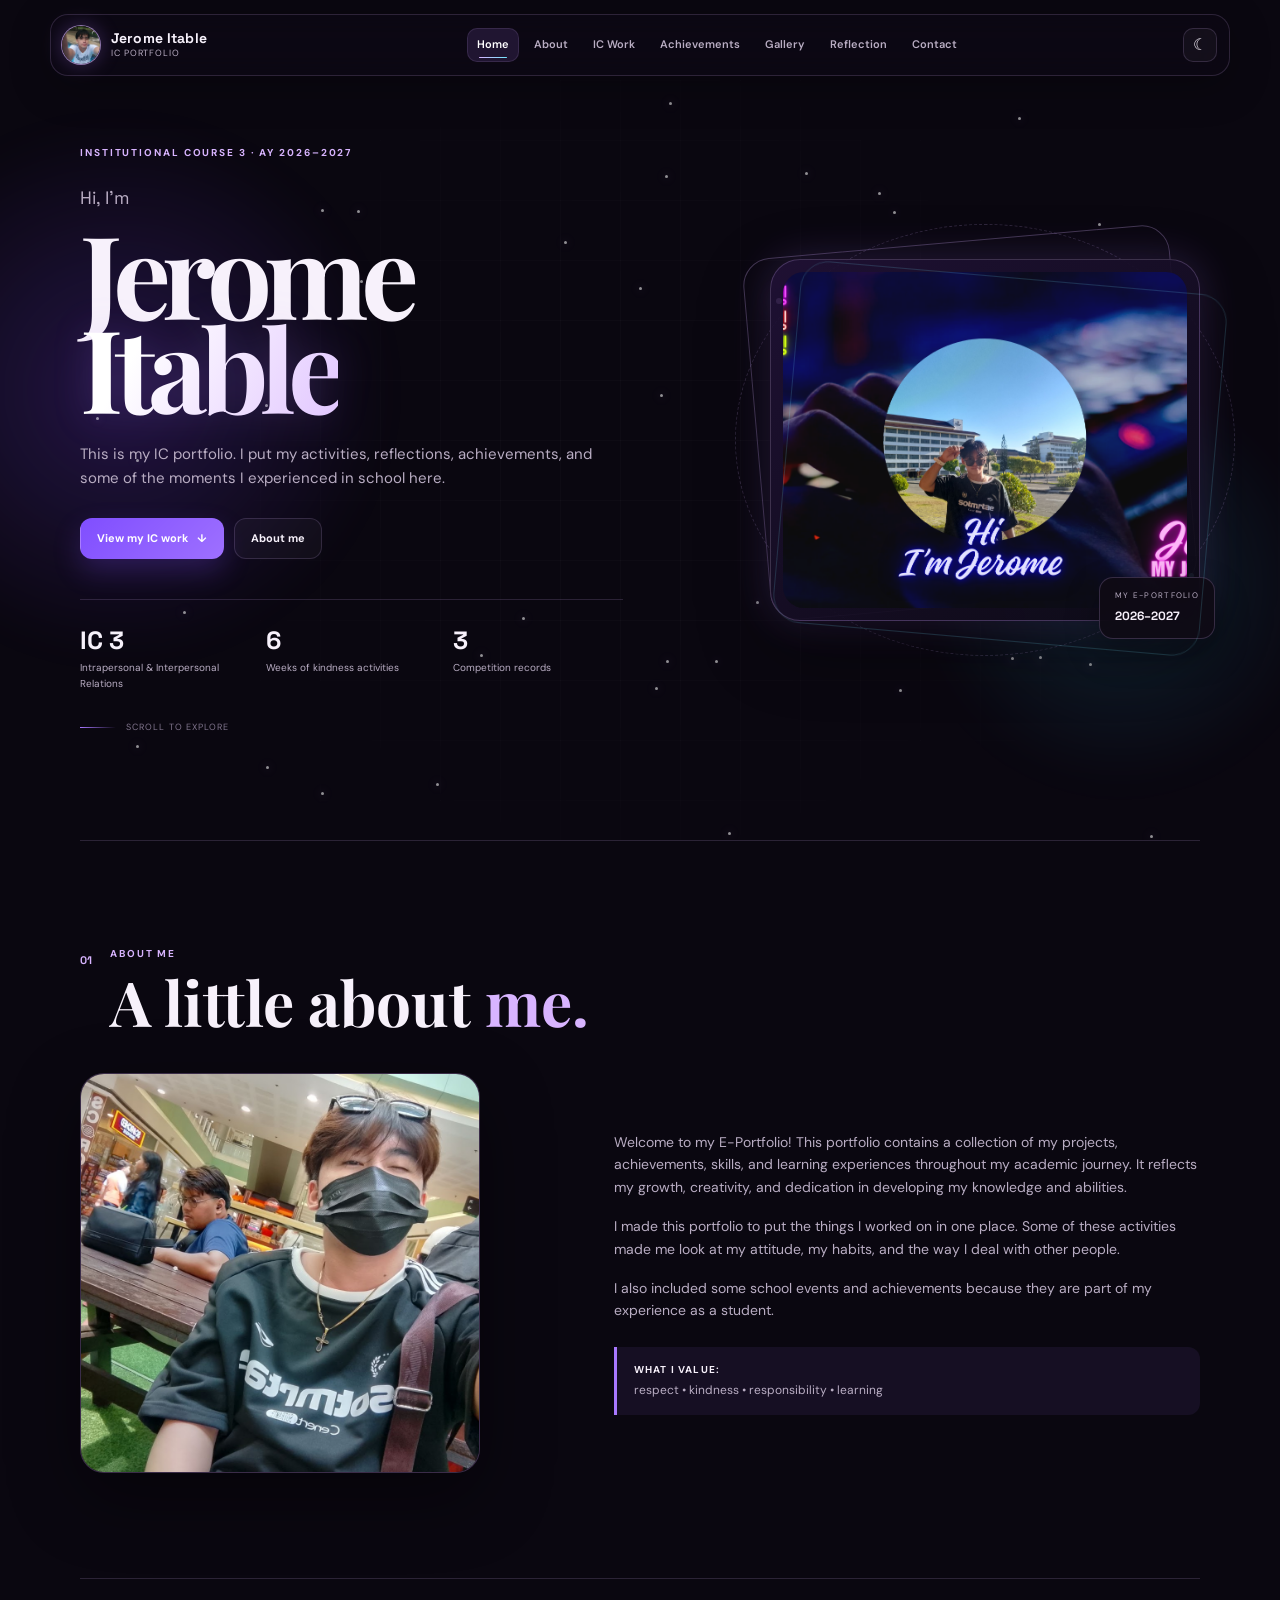
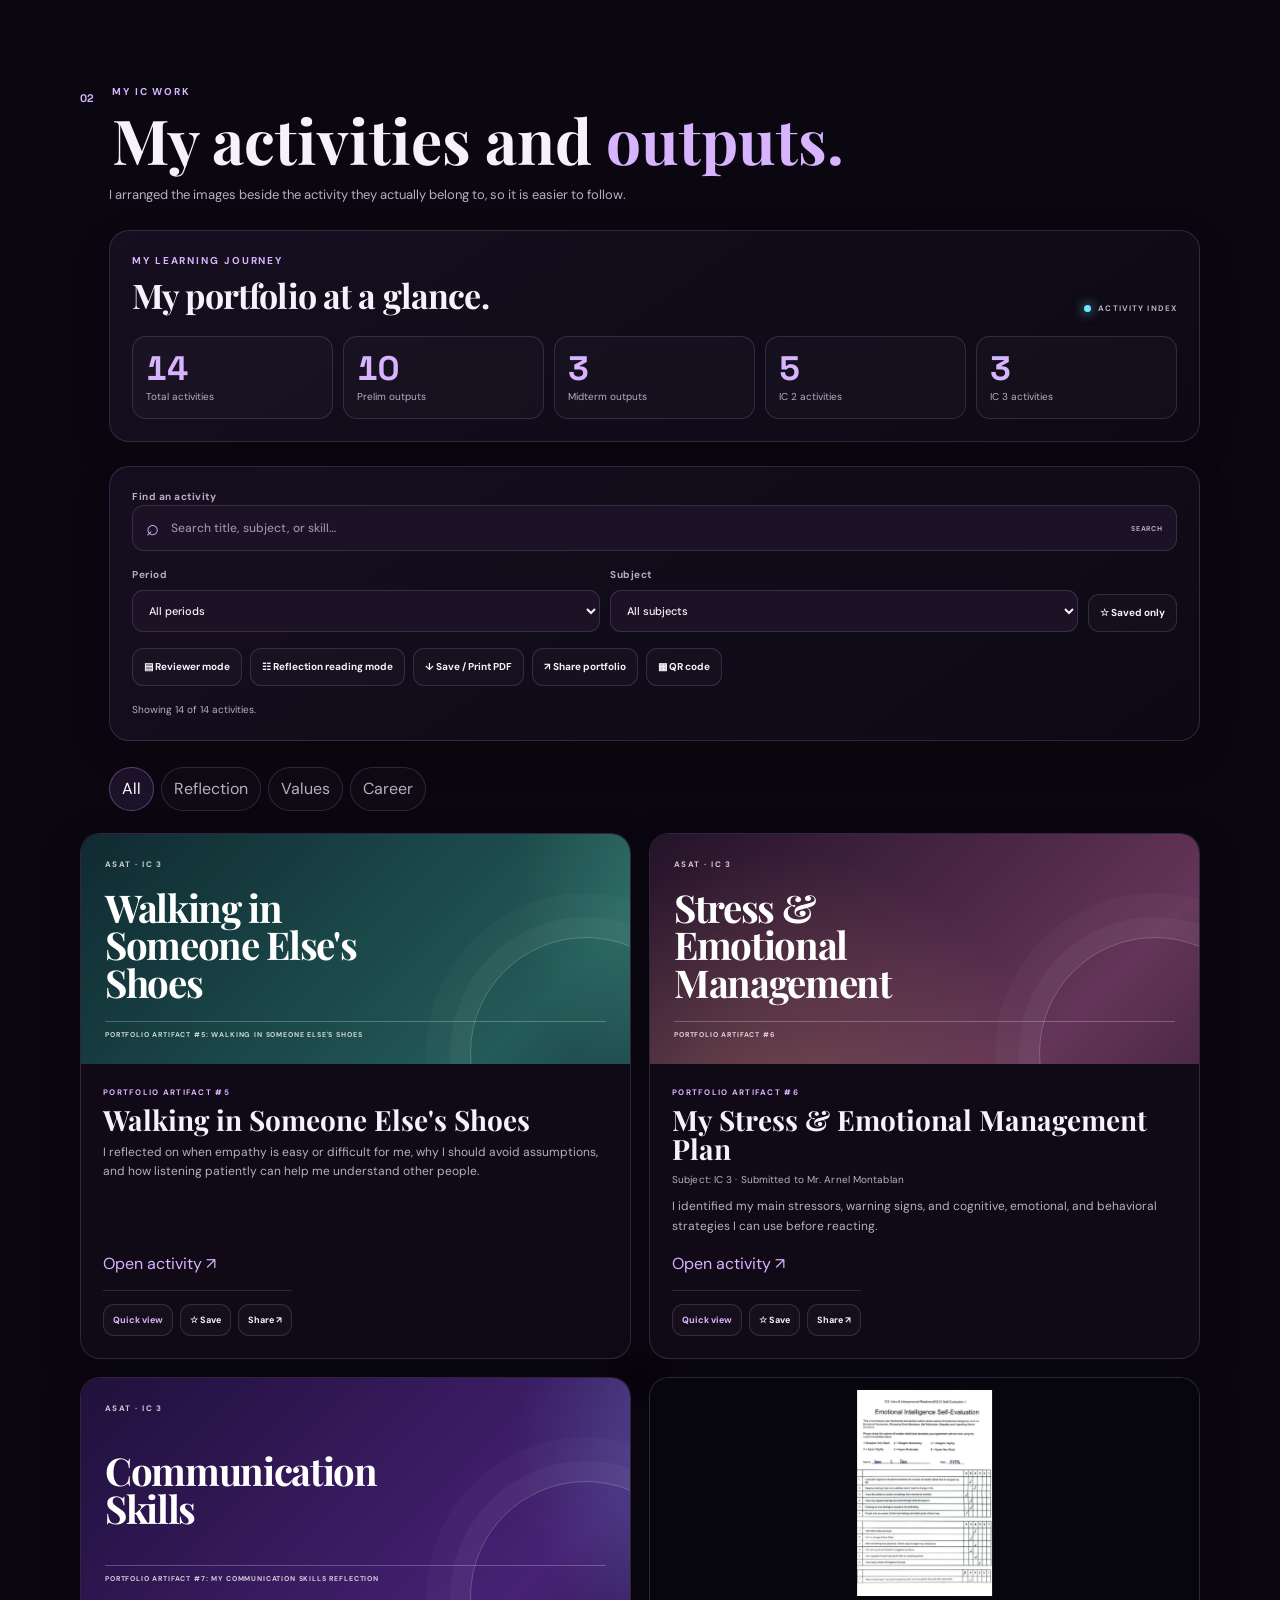
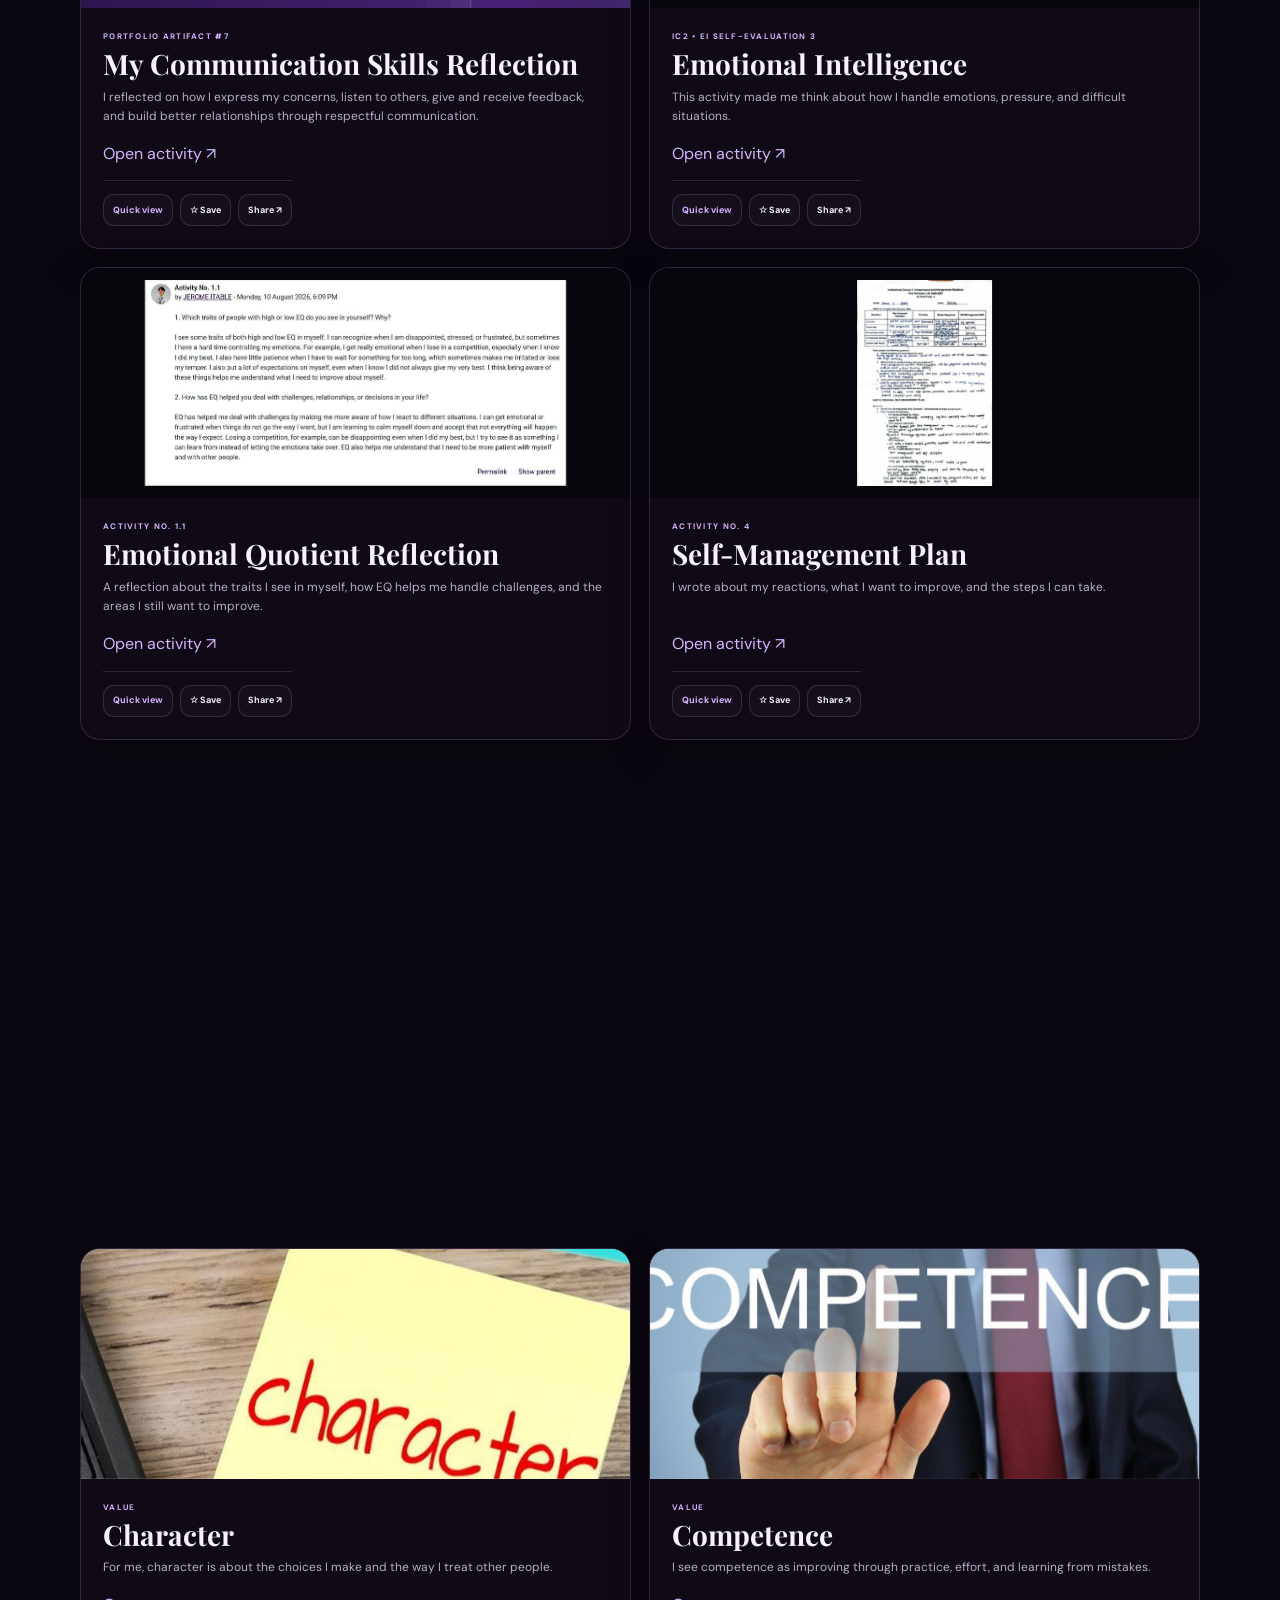
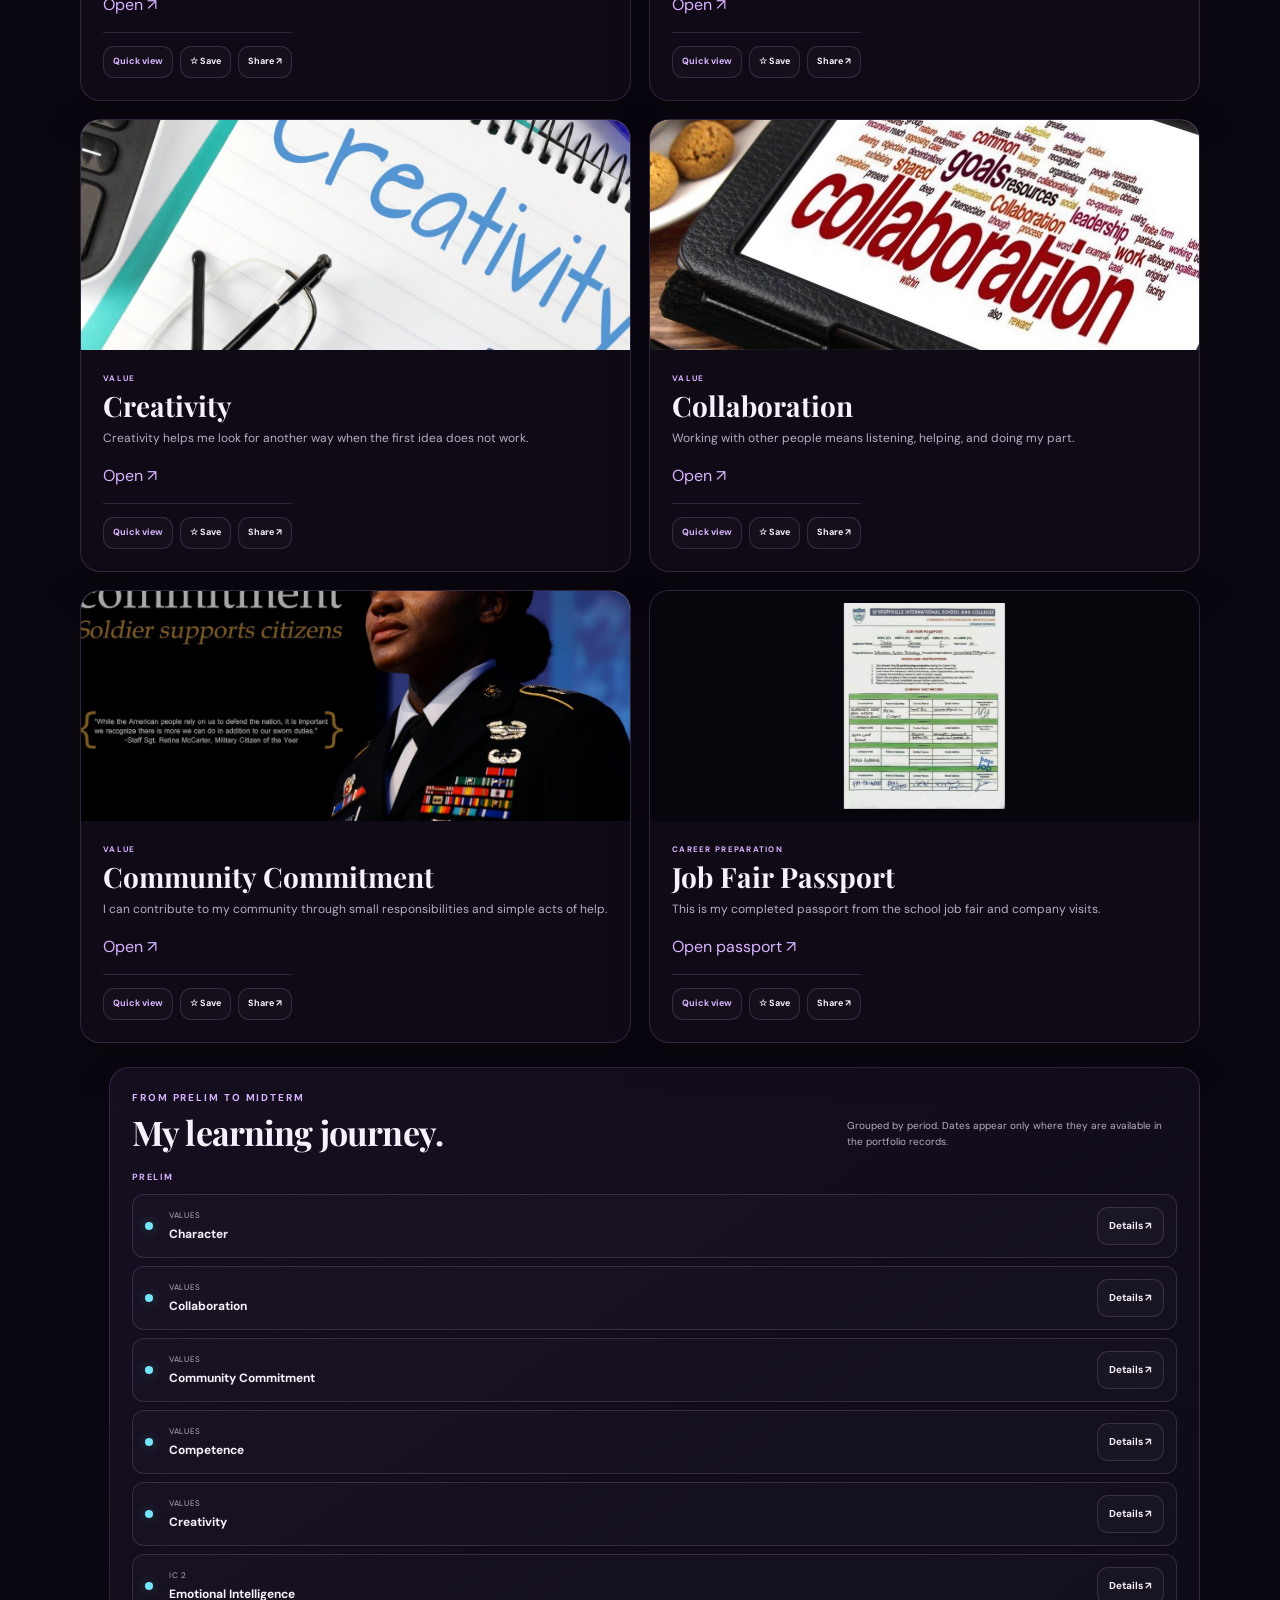
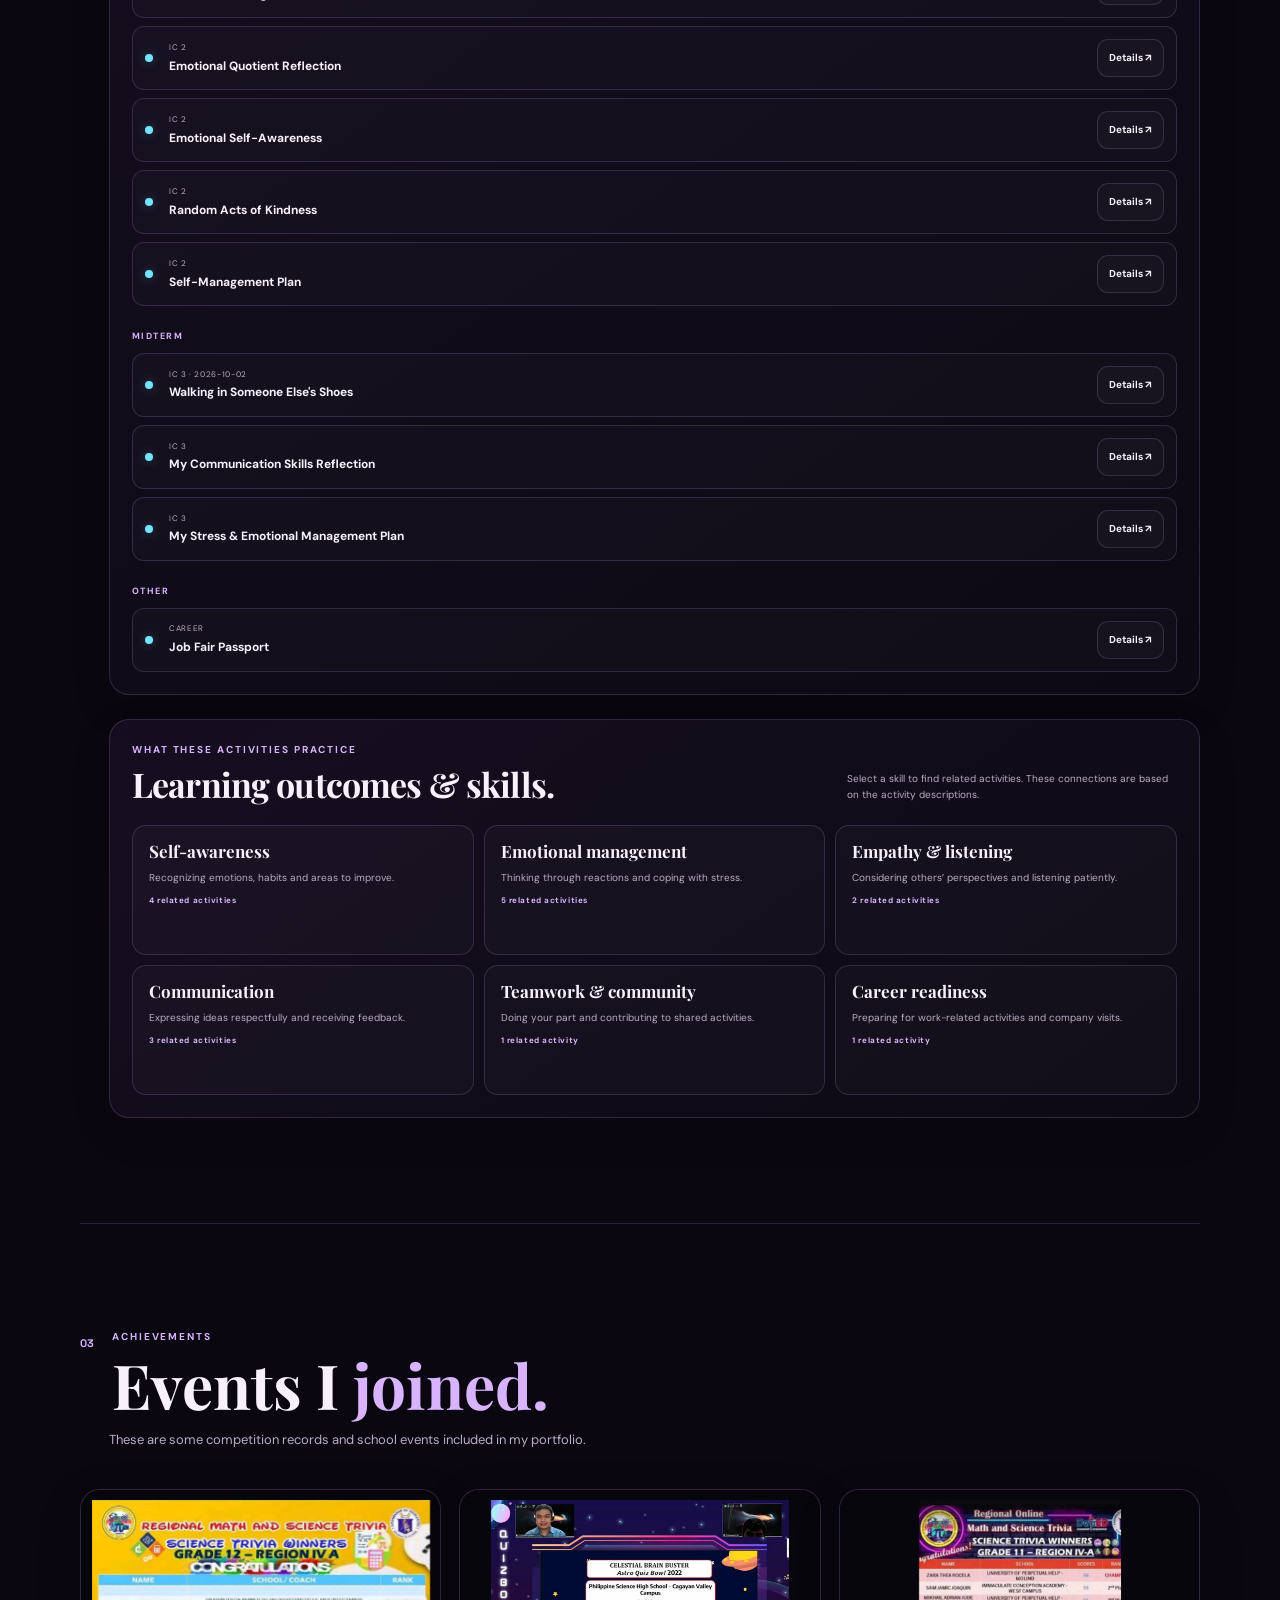
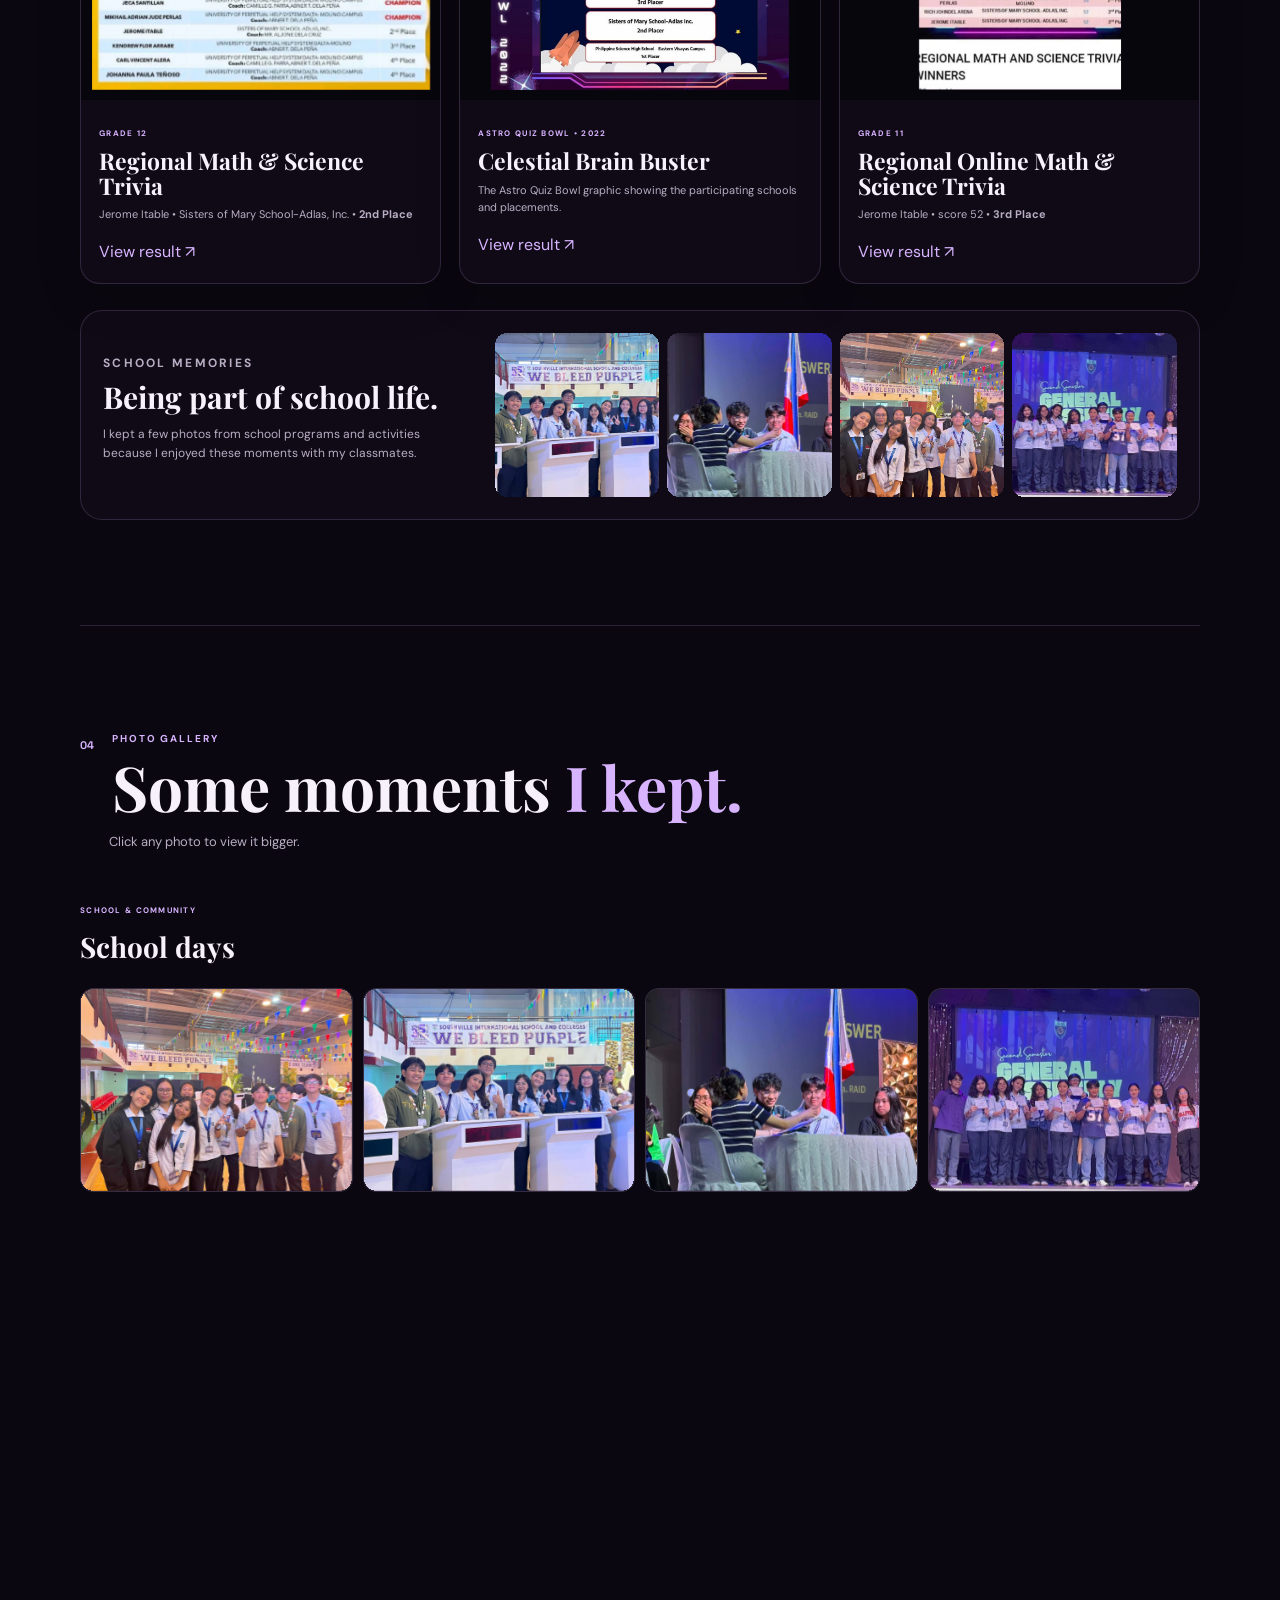
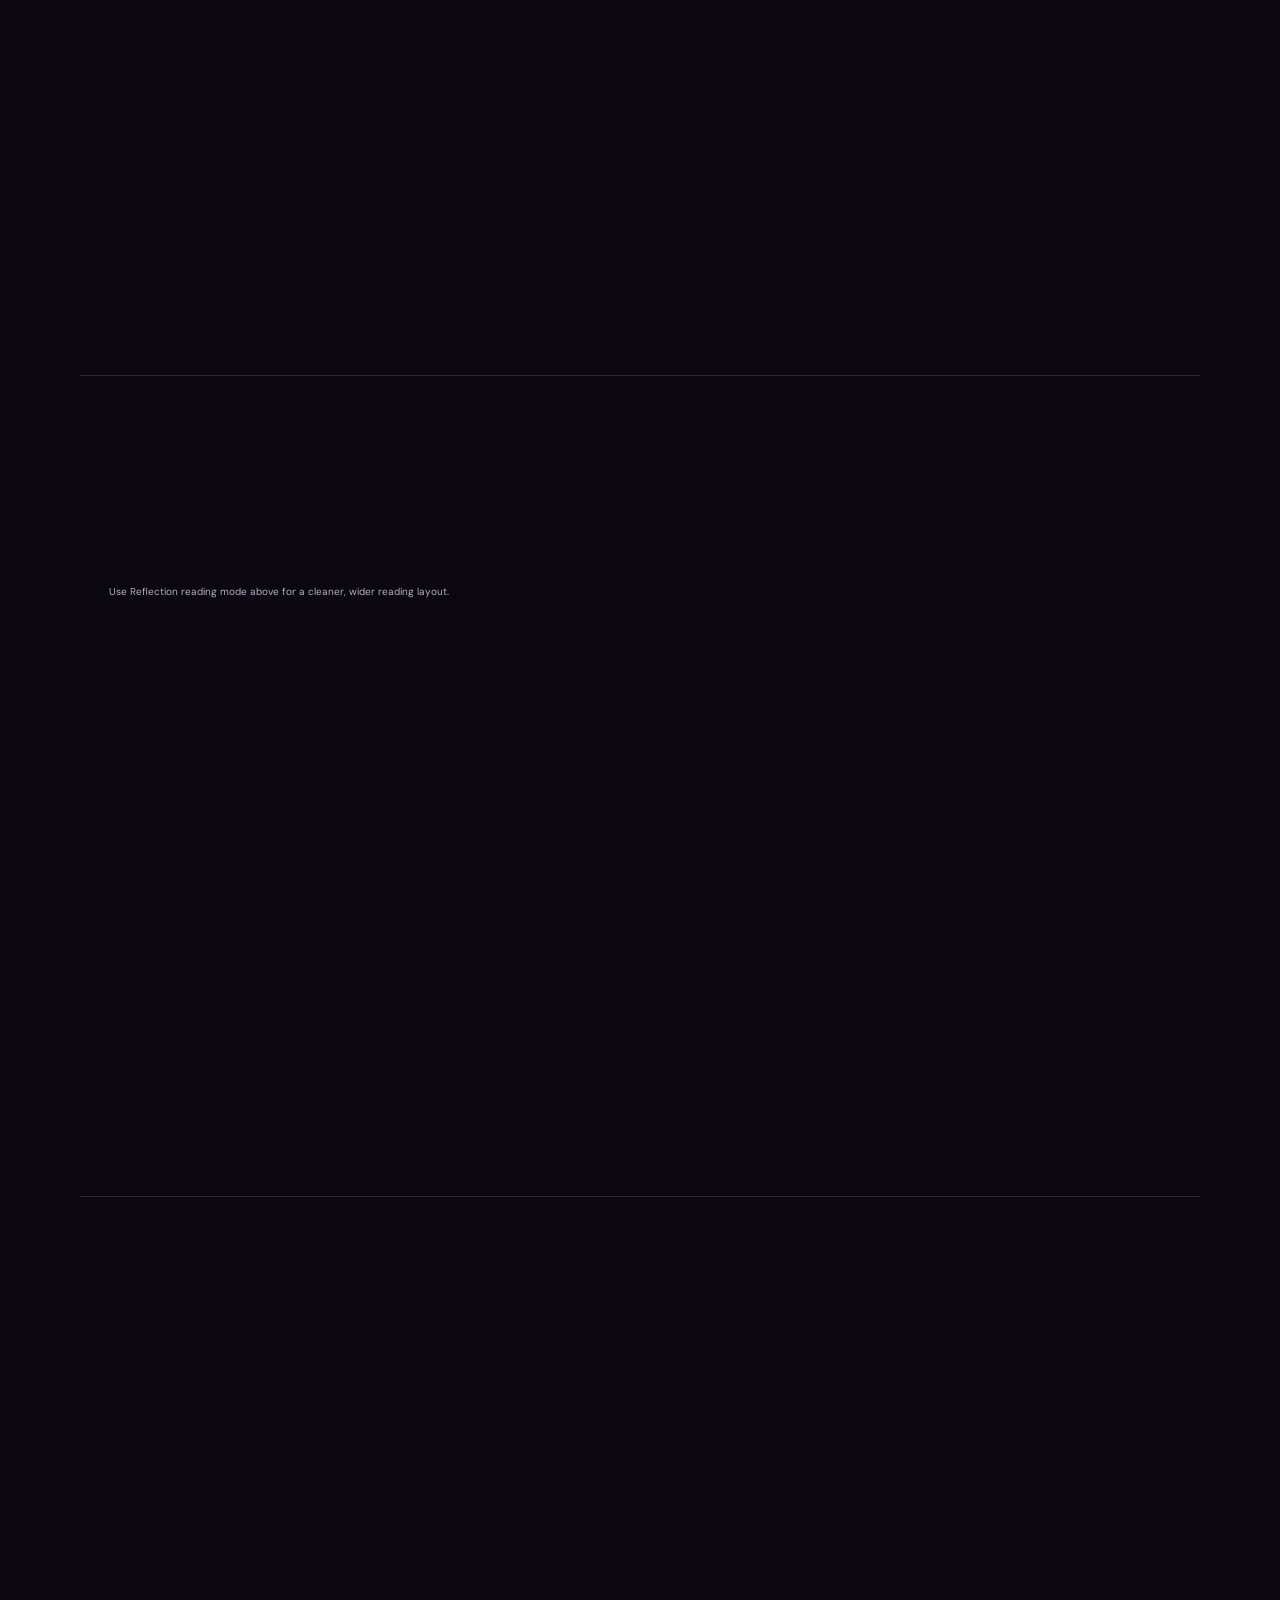
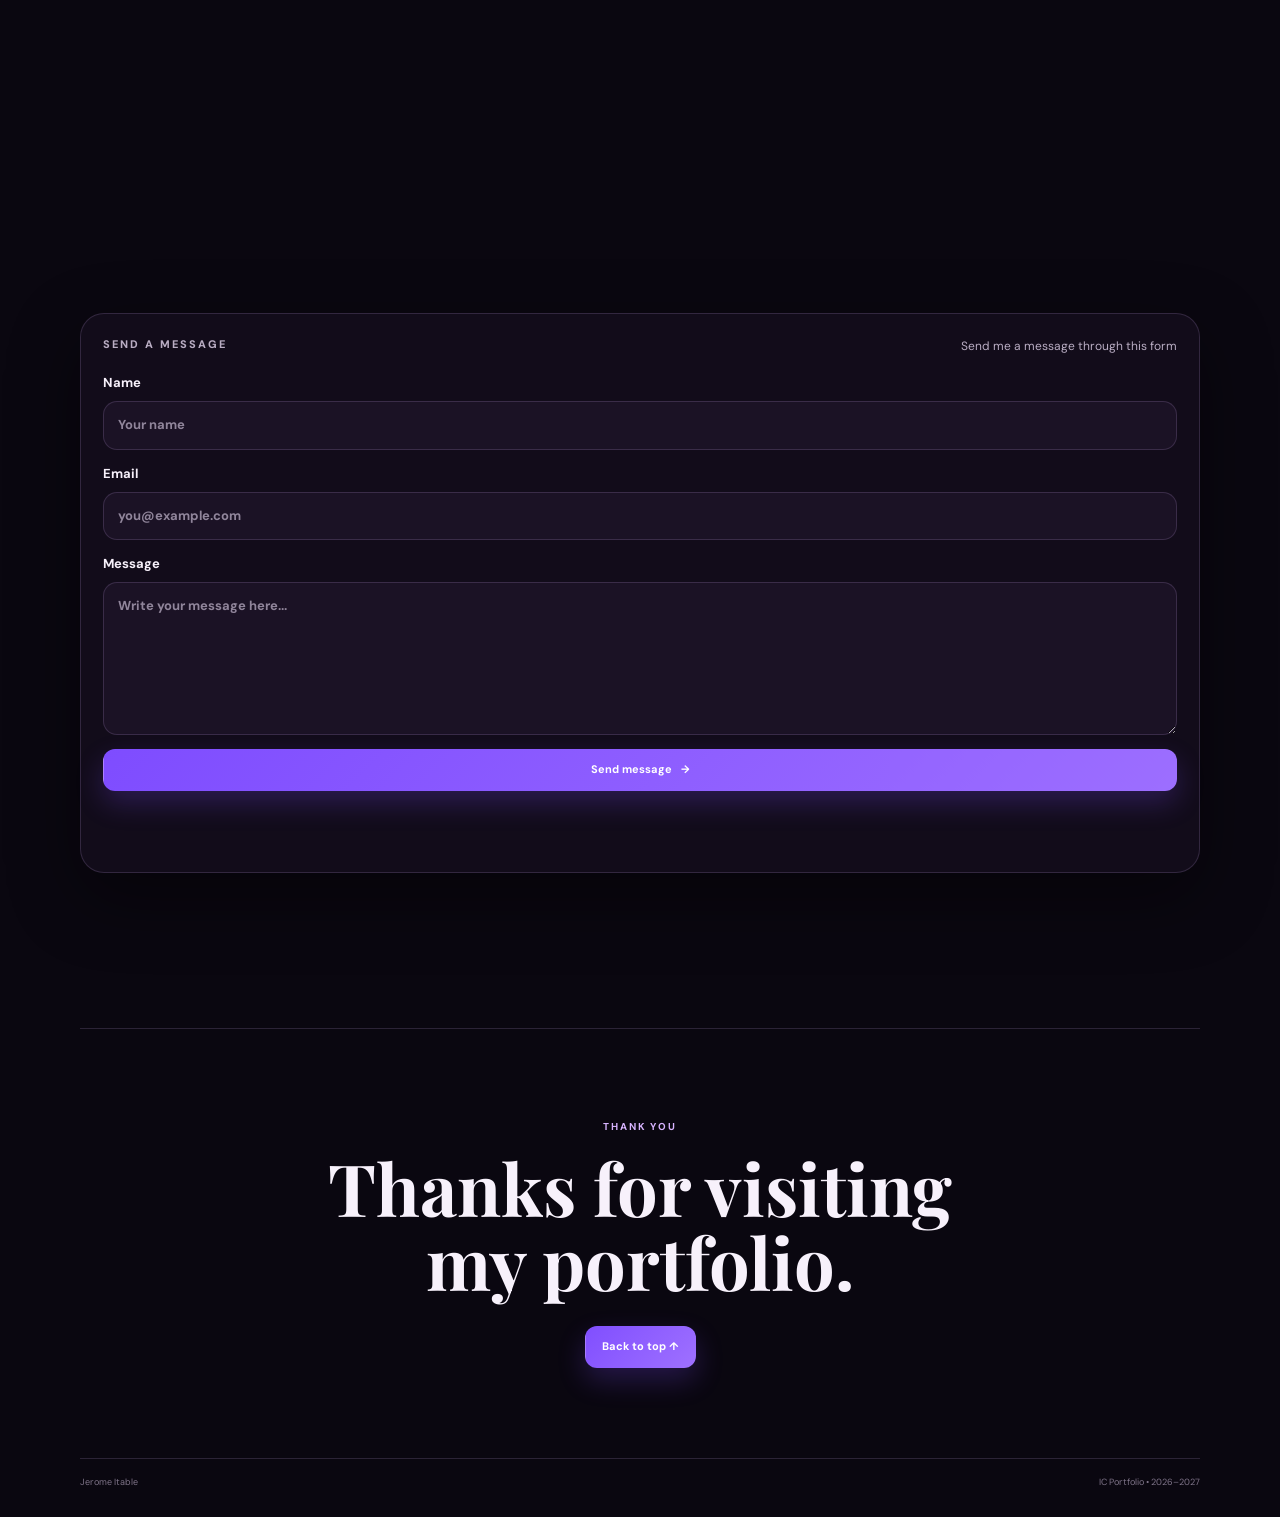
==== commit 75ed25ba: "Load cinematic portfolio motion stylesheet" ====
--- a/index.html
+++ b/index.html
@@ -20,6 +20,7 @@
   >
 
   <link rel="stylesheet" href="styles.css">
+  <link rel="stylesheet" href="portfolio-motion.css">
 </head>
 
 <body class="dark">
--- a/portfolio-motion.css
+++ b/portfolio-motion.css
@@ -0,0 +1,361 @@
+/* Jerome Itable IC Portfolio — cinematic motion layer
+   CSS-only enhancement. Does not replace existing styles or JS interactions.
+*/
+
+:root {
+  --motion-ease: cubic-bezier(.2,.75,.25,1);
+  --motion-glow-purple: rgba(168,120,255,.24);
+  --motion-glow-cyan: rgba(115,230,255,.16);
+}
+
+/* Ambient background movement — subtle rather than flashing. */
+body::before {
+  background-size: 120% 120%;
+  animation: portfolioAuroraDrift 30s ease-in-out infinite alternate;
+}
+
+body::after {
+  animation: portfolioGridDrift 52s linear infinite;
+}
+
+@keyframes portfolioAuroraDrift {
+  0% { background-position: 0% 0%, 100% 15%, 50% 100%; }
+  100% { background-position: 14% 20%, 82% 0%, 44% 82%; }
+}
+
+@keyframes portfolioGridDrift {
+  from { background-position: 0 0; }
+  to { background-position: 42px 42px; }
+}
+
+/* Cinematic hero: shifting light, animated headline gradient, staggered entrance. */
+.hero::before {
+  animation: heroPurplePulse 13s ease-in-out infinite alternate;
+  transform-origin: center;
+}
+
+.hero::after {
+  animation: heroCyanPulse 16s ease-in-out infinite alternate;
+  transform-origin: center;
+}
+
+@keyframes heroPurplePulse {
+  0% { transform: translate3d(0,0,0) scale(.96); opacity: .62; }
+  100% { transform: translate3d(28px,-18px,0) scale(1.08); opacity: 1; }
+}
+
+@keyframes heroCyanPulse {
+  0% { transform: translate3d(0,0,0) scale(.94); opacity: .56; }
+  100% { transform: translate3d(-20px,14px,0) scale(1.09); opacity: .9; }
+}
+
+.hero h1 span {
+  background-size: 220% 220%;
+  animation: heroTitleShimmer 11s ease-in-out infinite alternate;
+}
+
+@keyframes heroTitleShimmer {
+  0% { background-position: 0% 50%; }
+  100% { background-position: 100% 50%; }
+}
+
+html.js-ready .hero-copy.visible .kicker,
+html.js-ready .hero-copy.visible .hello,
+html.js-ready .hero-copy.visible h1,
+html.js-ready .hero-copy.visible .hero-intro,
+html.js-ready .hero-copy.visible .hero-actions,
+html.js-ready .hero-copy.visible .hero-mini,
+html.js-ready .hero-copy.visible .scroll-cue {
+  animation: heroContentArrive .75s var(--motion-ease) both;
+}
+
+html.js-ready .hero-copy.visible .kicker { animation-delay: .04s; }
+html.js-ready .hero-copy.visible .hello { animation-delay: .10s; }
+html.js-ready .hero-copy.visible h1 { animation-delay: .16s; }
+html.js-ready .hero-copy.visible .hero-intro { animation-delay: .23s; }
+html.js-ready .hero-copy.visible .hero-actions { animation-delay: .30s; }
+html.js-ready .hero-copy.visible .hero-mini { animation-delay: .37s; }
+html.js-ready .hero-copy.visible .scroll-cue { animation-delay: .44s; }
+
+@keyframes heroContentArrive {
+  from { opacity: 0; transform: translateY(15px); filter: blur(3px); }
+  to { opacity: 1; transform: translateY(0); filter: blur(0); }
+}
+
+/* Portrait frame and badge get a quiet living-glass effect. */
+.profile-frame {
+  animation: profileGlowBreathe 8s ease-in-out infinite;
+  transition: box-shadow .45s var(--motion-ease), border-color .35s ease;
+}
+
+.profile-frame img {
+  transition: transform .9s var(--motion-ease), filter .7s ease;
+}
+
+.hero-profile:hover .profile-frame {
+  border-color: rgba(115,230,255,.38);
+  box-shadow: var(--shadow), 0 0 55px var(--motion-glow-purple), 0 0 32px var(--motion-glow-cyan);
+}
+
+.hero-profile:hover .profile-frame img {
+  transform: scale(1.025);
+  filter: saturate(1.06);
+}
+
+.profile-caption {
+  animation: profileCaptionFloat 6.5s ease-in-out infinite;
+}
+
+@keyframes profileGlowBreathe {
+  0%,100% { box-shadow: var(--shadow), 0 0 30px rgba(168,120,255,.12); }
+  50% { box-shadow: var(--shadow), 0 0 46px rgba(168,120,255,.22), 0 0 24px rgba(115,230,255,.07); }
+}
+
+@keyframes profileCaptionFloat {
+  0%,100% { translate: 0 0; }
+  50% { translate: 0 -5px; }
+}
+
+/* Glass navigation and clearer active state. */
+.topbar {
+  animation: navGlideIn .7s var(--motion-ease) both;
+  transition: border-color .3s ease, box-shadow .3s ease, background .3s ease;
+}
+
+.topbar:hover {
+  border-color: rgba(216,180,255,.28);
+  box-shadow: 0 14px 48px rgba(0,0,0,.3), 0 0 28px rgba(168,120,255,.06);
+}
+
+.topbar nav a {
+  position: relative;
+  isolation: isolate;
+  transition: color .25s ease, background .25s ease, transform .25s var(--motion-ease);
+}
+
+.topbar nav a::after {
+  content: "";
+  position: absolute;
+  left: 12px;
+  right: 12px;
+  bottom: 4px;
+  height: 1px;
+  border-radius: 2px;
+  background: linear-gradient(90deg, var(--purple2), var(--cyan));
+  transform: scaleX(0);
+  transform-origin: left;
+  transition: transform .28s var(--motion-ease);
+  pointer-events: none;
+}
+
+.topbar nav a:hover::after,
+.topbar nav a.active::after { transform: scaleX(1); }
+
+.topbar nav a:hover { transform: translateY(-1px); }
+
+@keyframes navGlideIn {
+  from { opacity: 0; translate: 0 -10px; }
+  to { opacity: 1; translate: 0 0; }
+}
+
+/* Cards: more depth and responsive light response on hover/focus. */
+.work-card,
+.achievement-card,
+.link-card {
+  transition:
+    transform .34s var(--motion-ease),
+    box-shadow .34s ease,
+    border-color .34s ease,
+    background .34s ease;
+  transform-origin: center bottom;
+}
+
+.work-card:hover,
+.work-card:focus-within {
+  transform: translateY(-7px);
+  border-color: rgba(168,120,255,.42);
+  box-shadow:
+    0 23px 58px rgba(0,0,0,.26),
+    0 0 0 1px rgba(168,120,255,.05),
+    0 0 30px rgba(168,120,255,.09);
+}
+
+.achievement-card:hover,
+.achievement-card:focus-within,
+.link-card:hover,
+.link-card:focus-within {
+  transform: translateY(-6px);
+  border-color: rgba(115,230,255,.28);
+  box-shadow: 0 22px 55px rgba(0,0,0,.24), 0 0 26px rgba(115,230,255,.07);
+}
+
+.work-image img,
+.achievement-img img,
+.gallery-photo img,
+.school-events-strip .memory img {
+  transition: transform .65s var(--motion-ease), filter .55s ease;
+  will-change: transform;
+}
+
+.work-card:hover .work-image img,
+.work-card:focus-within .work-image img,
+.achievement-card:hover .achievement-img img,
+.gallery-photo:hover img,
+.gallery-photo:focus-visible img,
+.school-events-strip .memory:hover img {
+  transform: scale(1.045);
+  filter: saturate(1.08) contrast(1.025);
+}
+
+/* Activity cover cards get a very slow moving color wash. */
+.work-image.activity-cover::before {
+  background-size: 150% 150%;
+  animation: coverLightDrift 16s ease-in-out infinite alternate;
+}
+
+.work-image.activity-cover::after {
+  animation: coverRingDrift 18s ease-in-out infinite alternate;
+}
+
+@keyframes coverLightDrift {
+  0% { background-position: 0% 45%; }
+  100% { background-position: 100% 55%; }
+}
+
+@keyframes coverRingDrift {
+  0% { transform: translate3d(0,0,0) scale(.96); opacity: .62; }
+  100% { transform: translate3d(-12px,-10px,0) scale(1.06); opacity: 1; }
+}
+
+/* Buttons feel responsive, not bouncy. */
+.btn,
+.icon-btn,
+.menu-btn,
+.filter-btn,
+.utility-chip,
+.activity-quickview,
+.favorite-btn,
+.share-activity-btn,
+.timeline-open-btn,
+.gallery-modal-controls button {
+  transition:
+    transform .22s var(--motion-ease),
+    box-shadow .25s ease,
+    border-color .25s ease,
+    background .25s ease,
+    color .25s ease;
+}
+
+.btn:active,
+.icon-btn:active,
+.menu-btn:active,
+.filter-btn:active,
+.utility-chip:active,
+.activity-quickview:active,
+.favorite-btn:active,
+.share-activity-btn:active,
+.timeline-open-btn:active,
+.gallery-modal-controls button:active {
+  transform: translateY(1px) scale(.985);
+}
+
+.btn.primary {
+  background-size: 160% 160%;
+  background-position: 0% 50%;
+}
+
+.btn.primary:hover {
+  background-position: 100% 50%;
+  box-shadow: 0 15px 36px rgba(126,76,255,.3), 0 0 22px rgba(168,120,255,.13);
+}
+
+/* The new dashboard, explorer, timeline and skill cards feel like one system. */
+.dashboard-metric,
+.timeline-item,
+.skills-map-card,
+.activity-detail-panel,
+.portfolio-qr-panel {
+  transition: border-color .3s ease, box-shadow .3s ease, background .3s ease;
+}
+
+.dashboard-metric:hover {
+  border-color: rgba(168,120,255,.32);
+  box-shadow: 0 10px 28px rgba(168,120,255,.07);
+}
+
+.timeline-item:hover {
+  border-color: rgba(115,230,255,.26);
+  background: rgba(115,230,255,.025);
+}
+
+.skills-map-card:hover,
+.skills-map-card:focus-visible {
+  box-shadow: 0 16px 35px rgba(168,120,255,.09);
+}
+
+/* Modal panels enter with a short cinematic settle; no impact on opening logic. */
+.modal.open .modal-panel {
+  animation: modalSettleIn .32s var(--motion-ease) both;
+}
+
+.activity-detail-modal.open .activity-detail-panel,
+.portfolio-qr-modal.open .portfolio-qr-panel {
+  animation: modalSettleIn .36s var(--motion-ease) both;
+}
+
+@keyframes modalSettleIn {
+  from { opacity: 0; transform: translateY(12px) scale(.985); }
+  to { opacity: 1; transform: translateY(0) scale(1); }
+}
+
+/* Smooth feedback for progress and saved/favorite controls. */
+.top-progress span {
+  transition: width .08s linear;
+}
+
+.favorite-btn[aria-pressed="true"] {
+  box-shadow: 0 0 20px rgba(255,217,141,.08);
+}
+
+/* Avoid extra motion when a visitor requests reduced motion. */
+@media (prefers-reduced-motion: reduce) {
+  body::before,
+  body::after,
+  .hero::before,
+  .hero::after,
+  .hero h1 span,
+  .profile-frame,
+  .profile-caption,
+  .topbar,
+  .work-image.activity-cover::before,
+  .work-image.activity-cover::after,
+  .modal.open .modal-panel,
+  .activity-detail-modal.open .activity-detail-panel,
+  .portfolio-qr-modal.open .portfolio-qr-panel {
+    animation: none !important;
+  }
+
+  .hero-profile:hover .profile-frame img,
+  .work-card:hover,
+  .work-card:focus-within,
+  .achievement-card:hover,
+  .achievement-card:focus-within,
+  .link-card:hover,
+  .link-card:focus-within,
+  .work-card:hover .work-image img,
+  .achievement-card:hover .achievement-img img,
+  .gallery-photo:hover img,
+  .school-events-strip .memory:hover img {
+    transform: none !important;
+  }
+
+  html.js-ready .hero-copy.visible .kicker,
+  html.js-ready .hero-copy.visible .hello,
+  html.js-ready .hero-copy.visible h1,
+  html.js-ready .hero-copy.visible .hero-intro,
+  html.js-ready .hero-copy.visible .hero-actions,
+  html.js-ready .hero-copy.visible .hero-mini,
+  html.js-ready .hero-copy.visible .scroll-cue {
+    animation: none !important;
+  }
+}
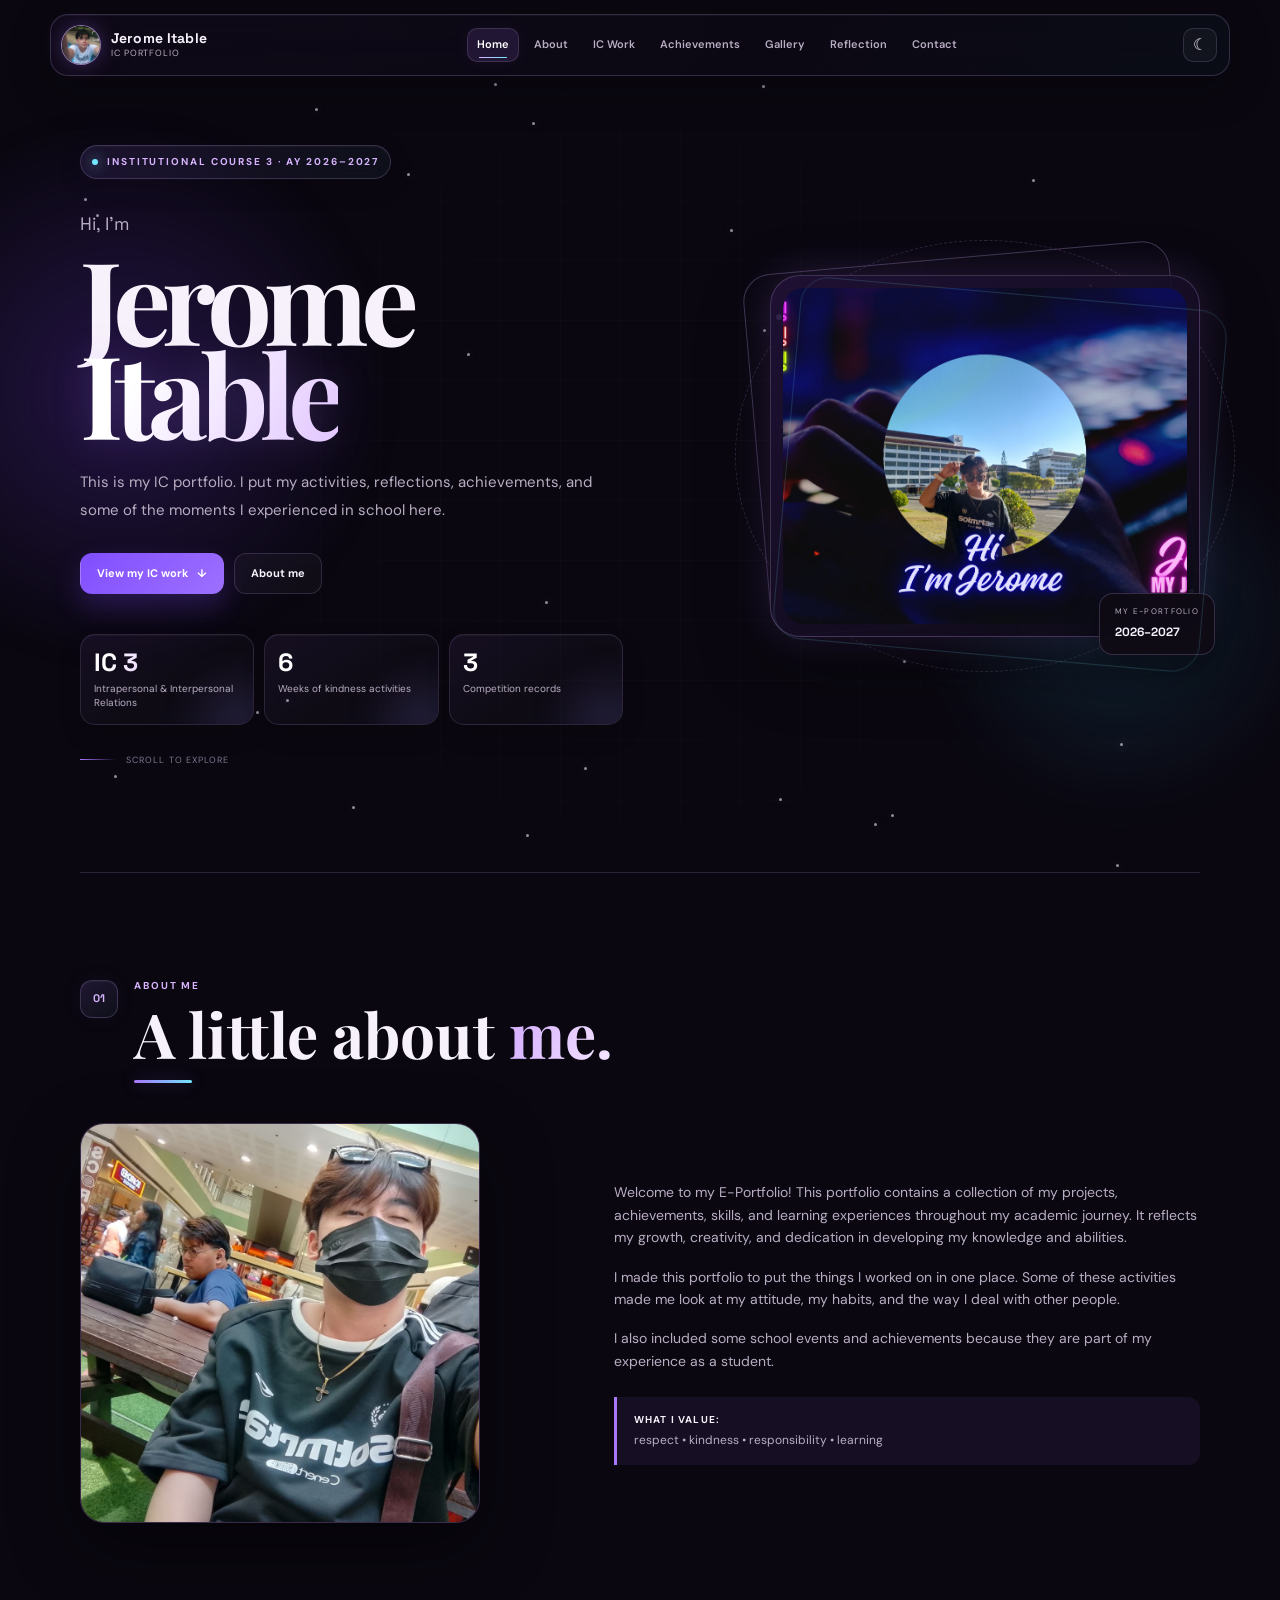
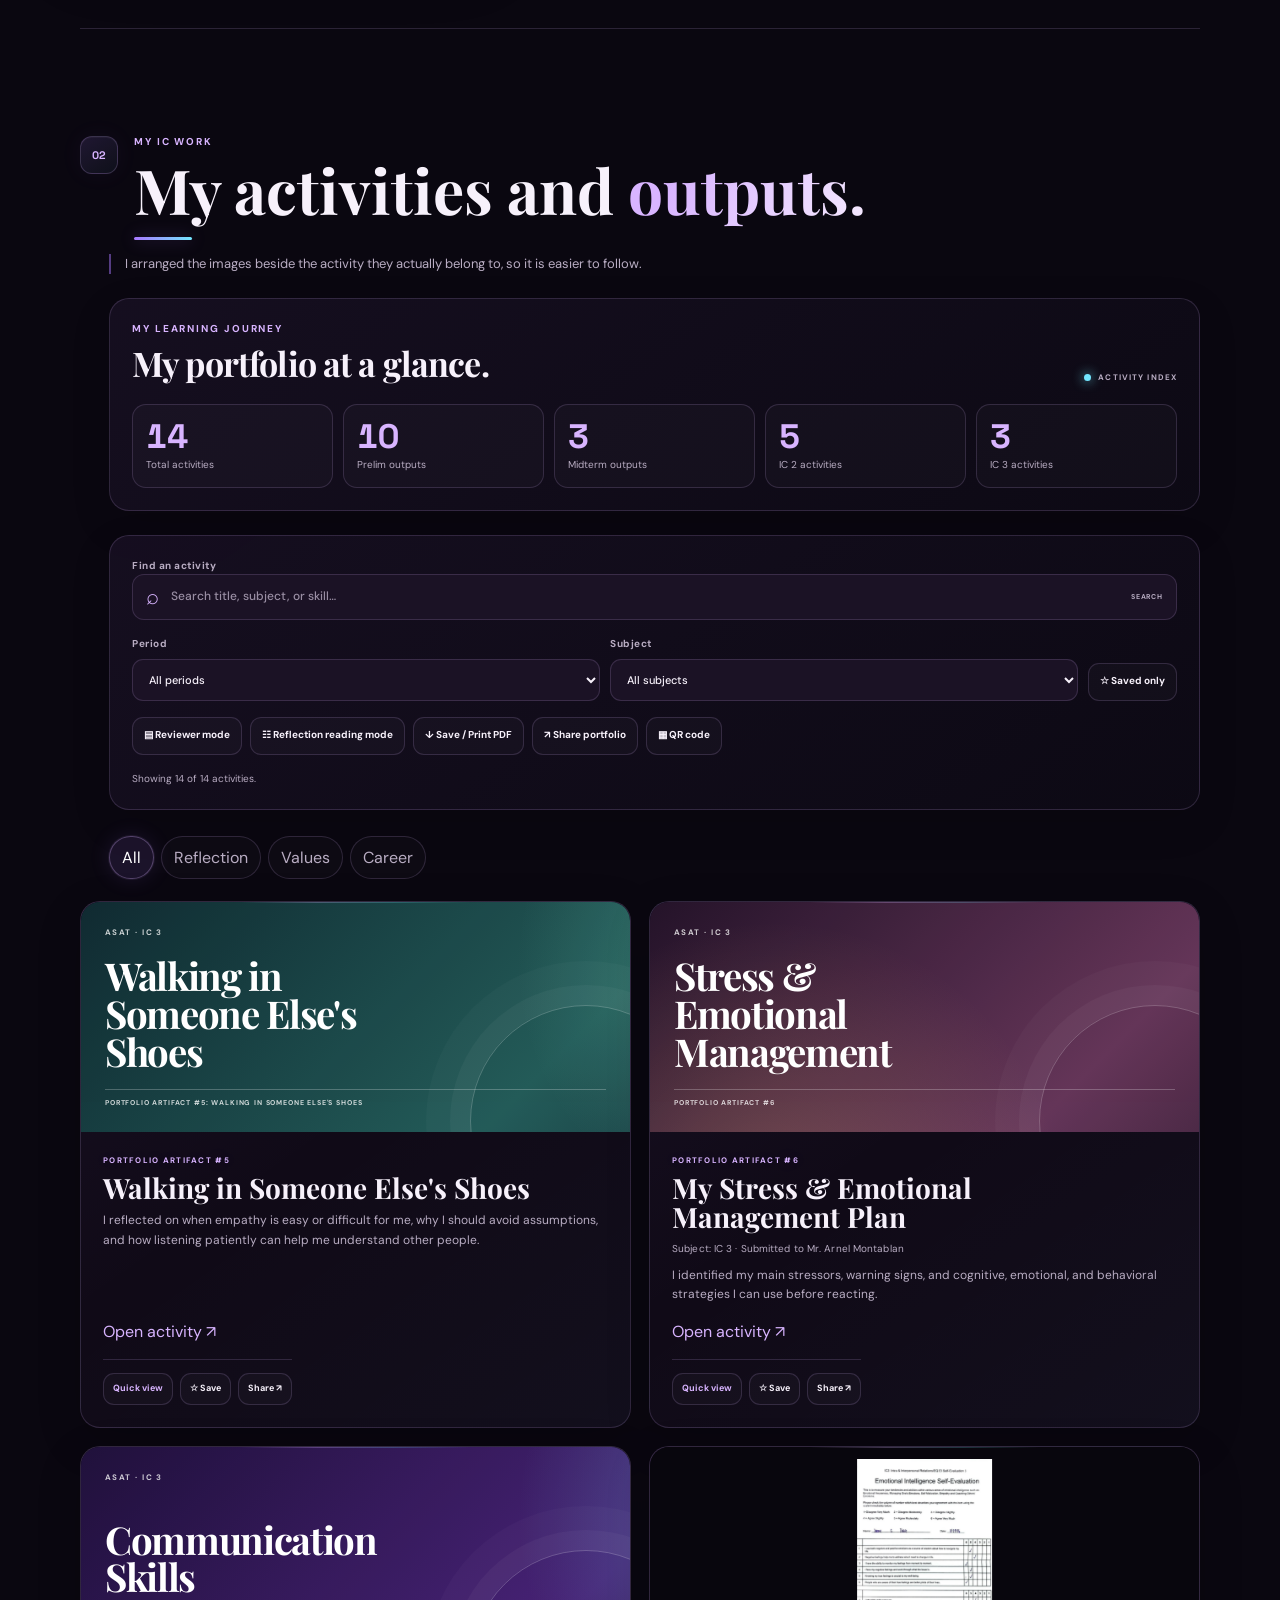
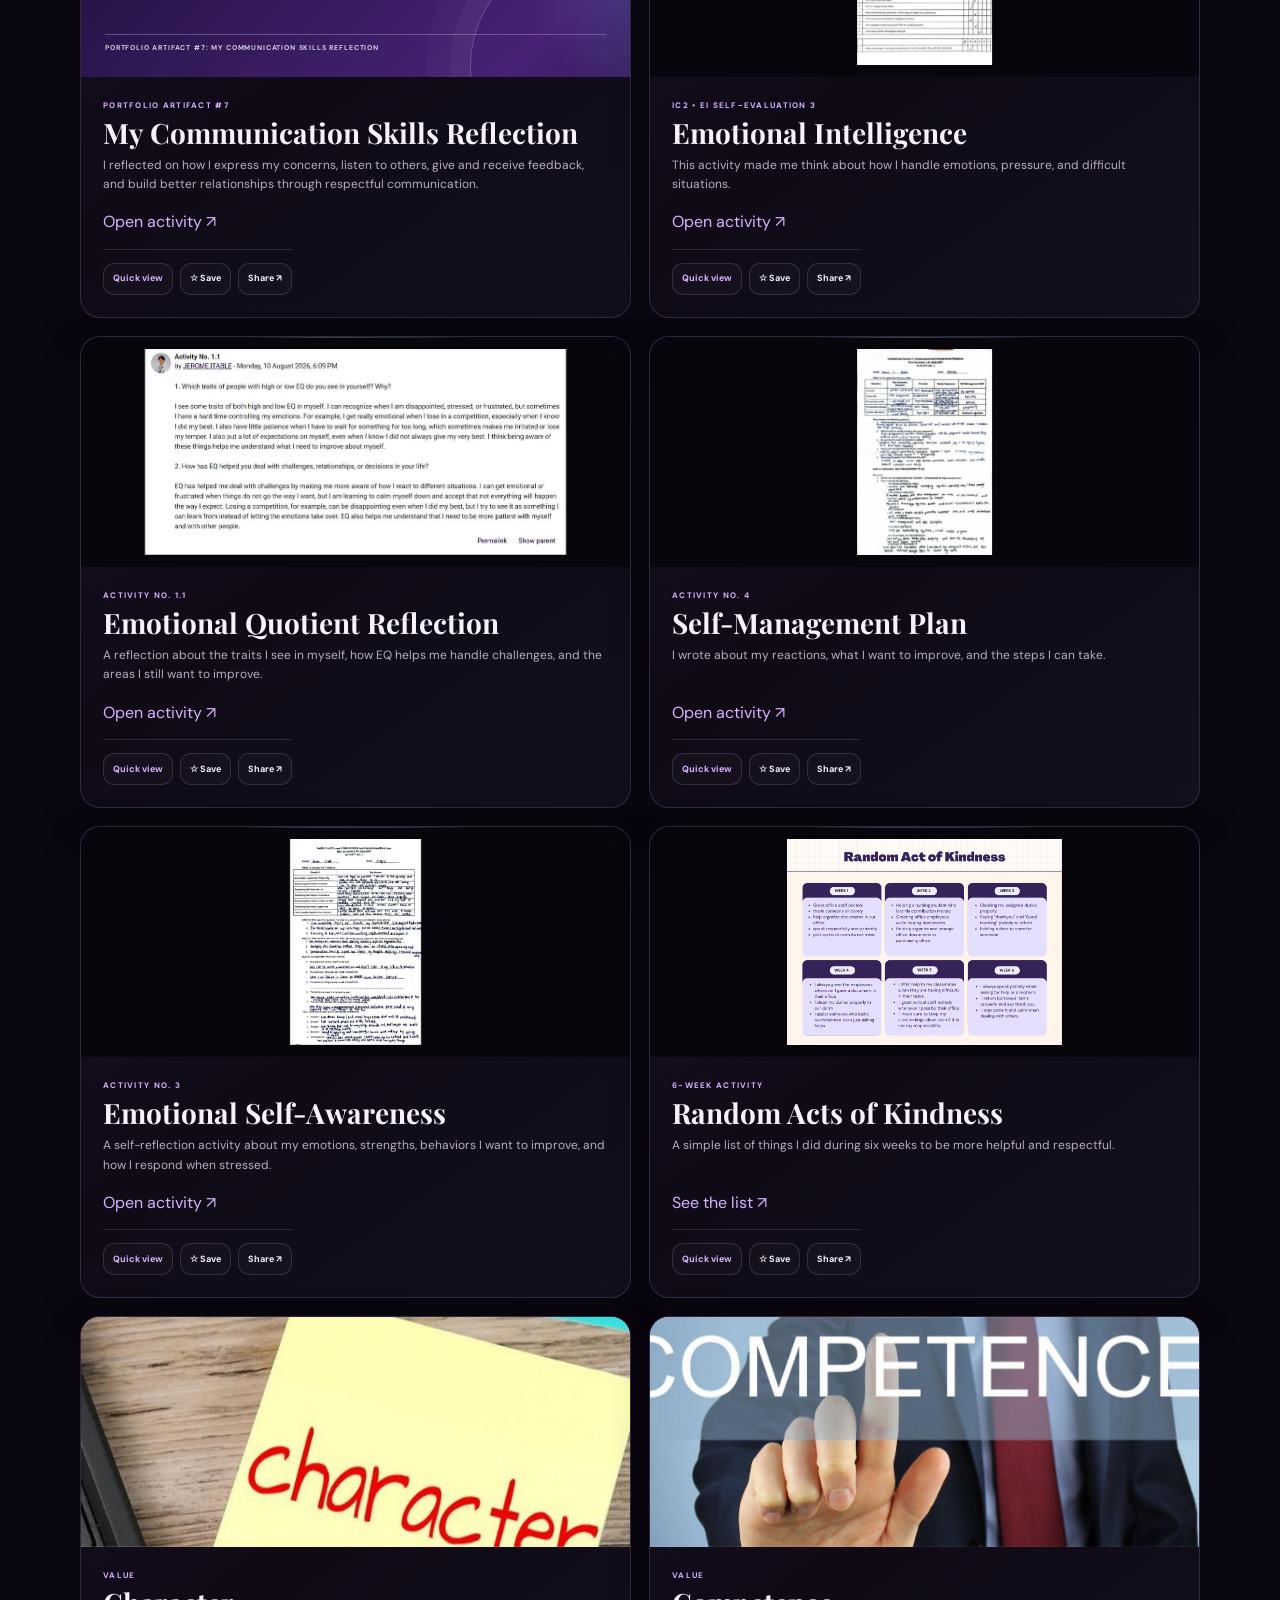
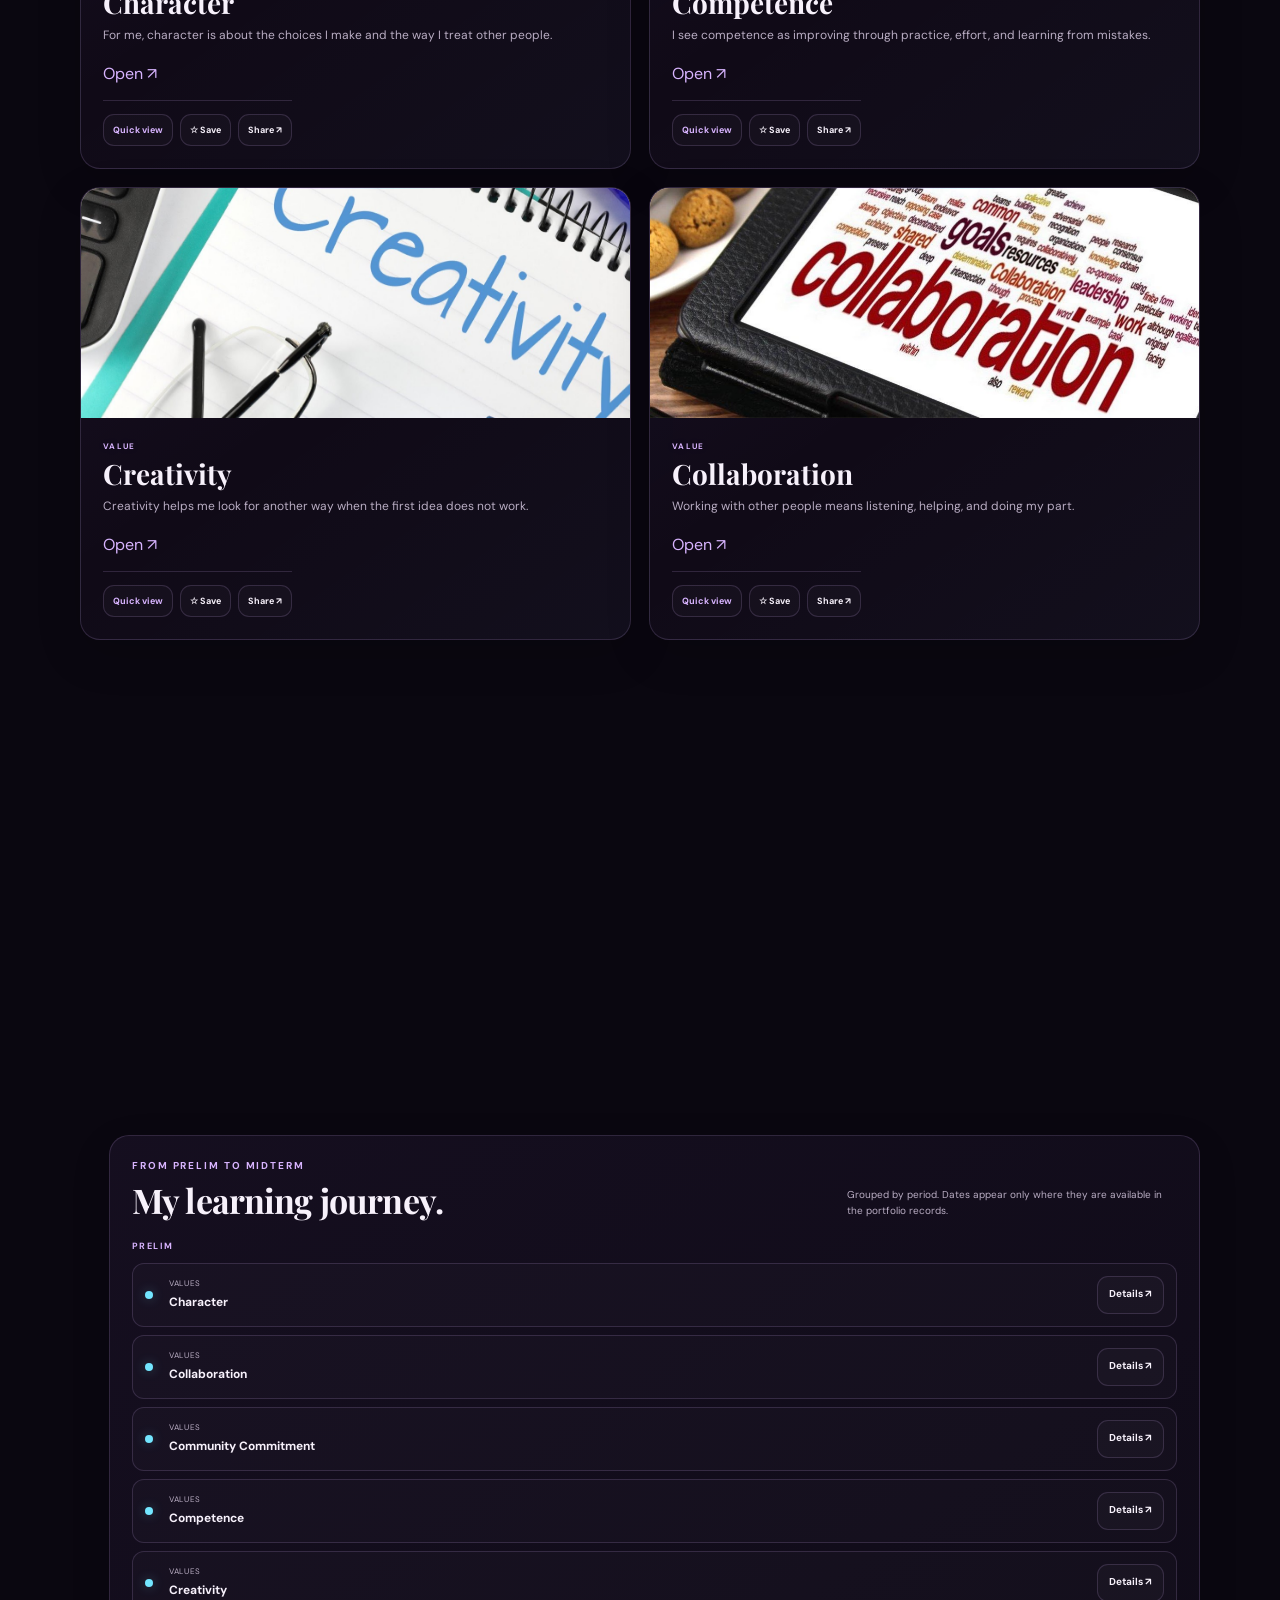
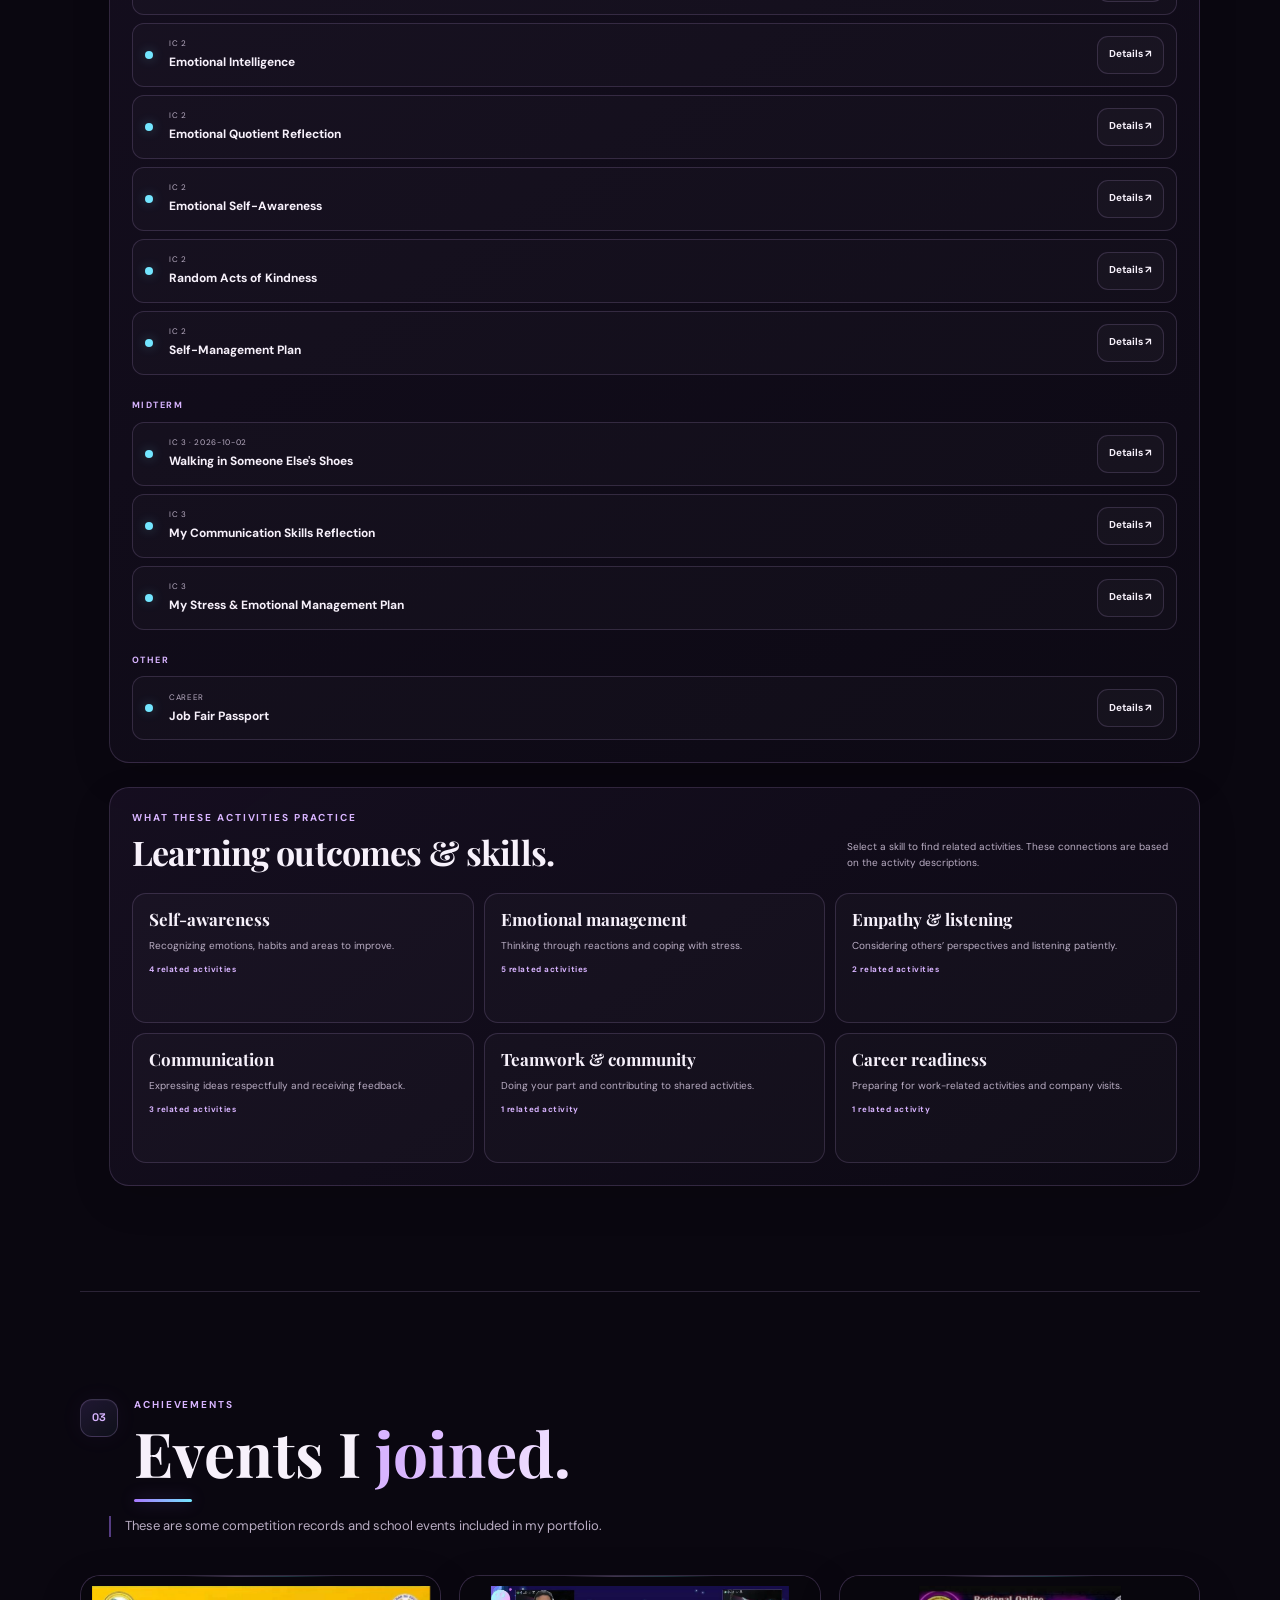
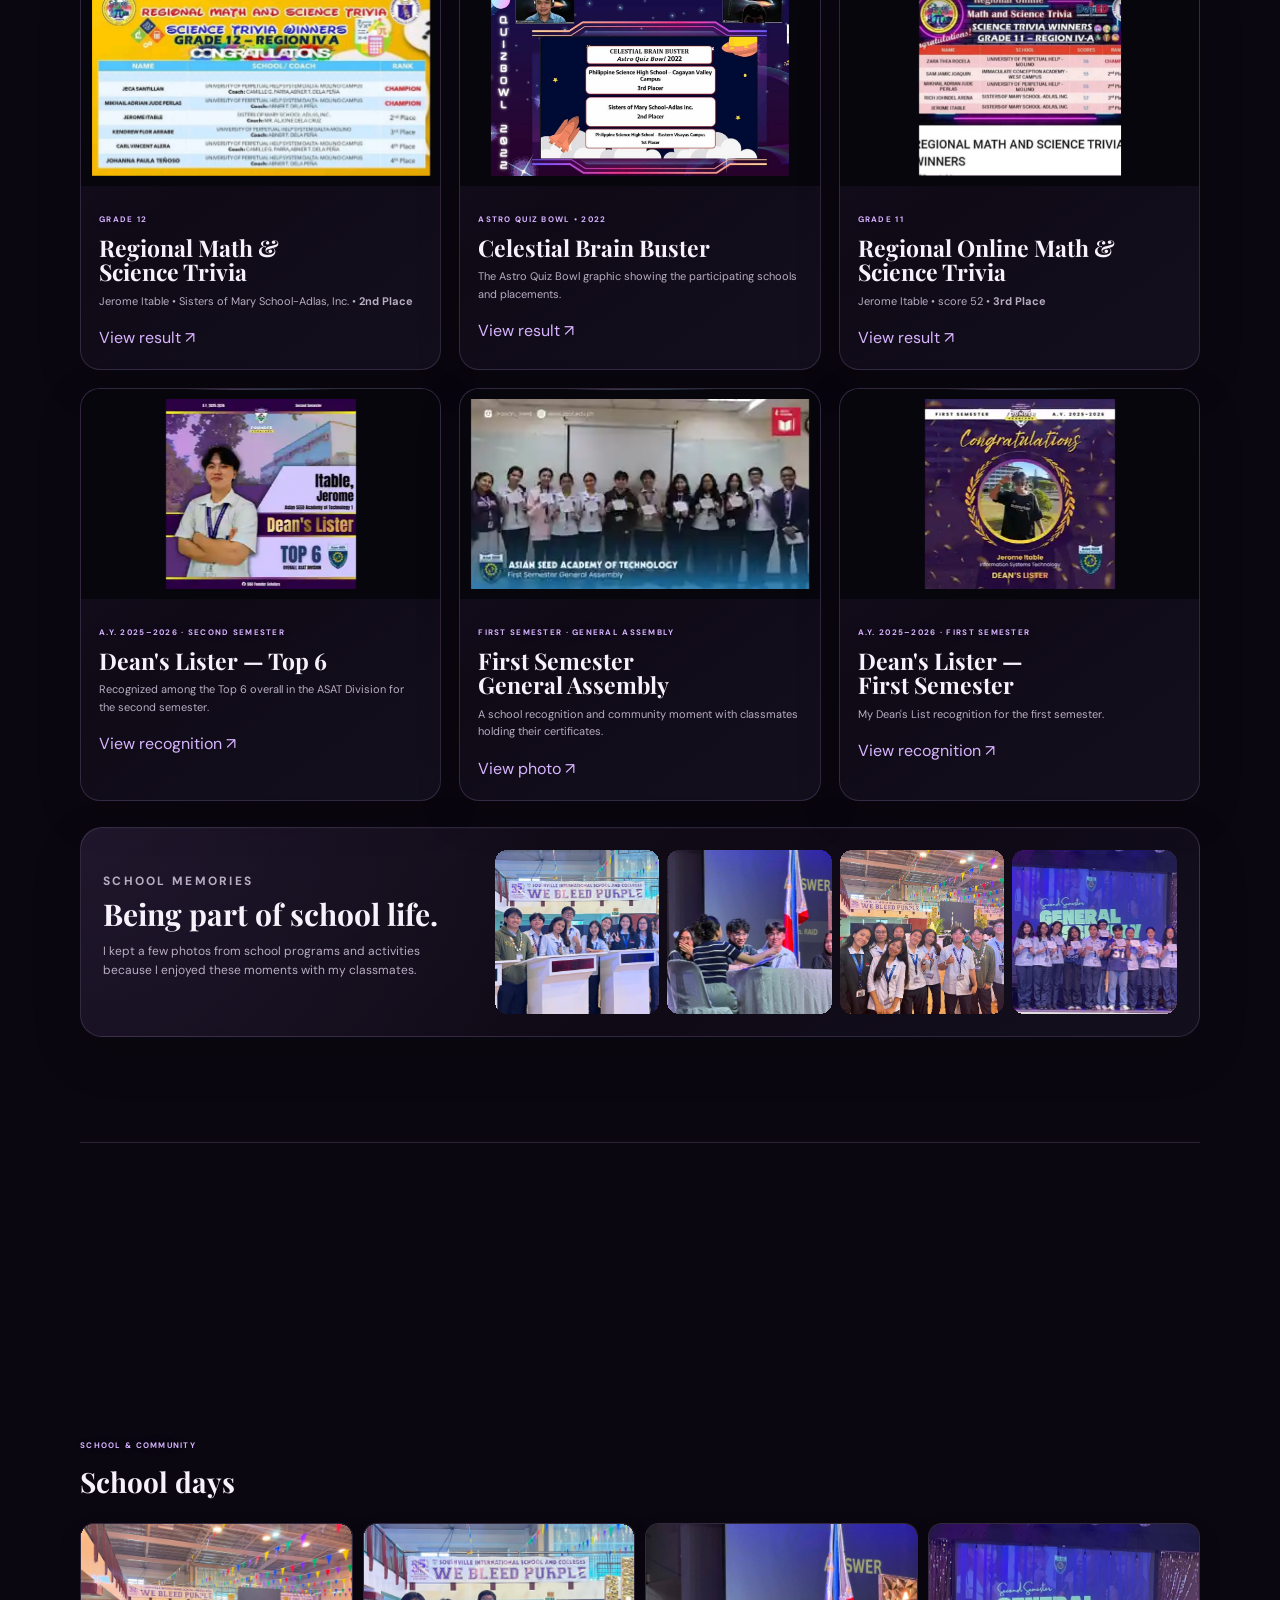
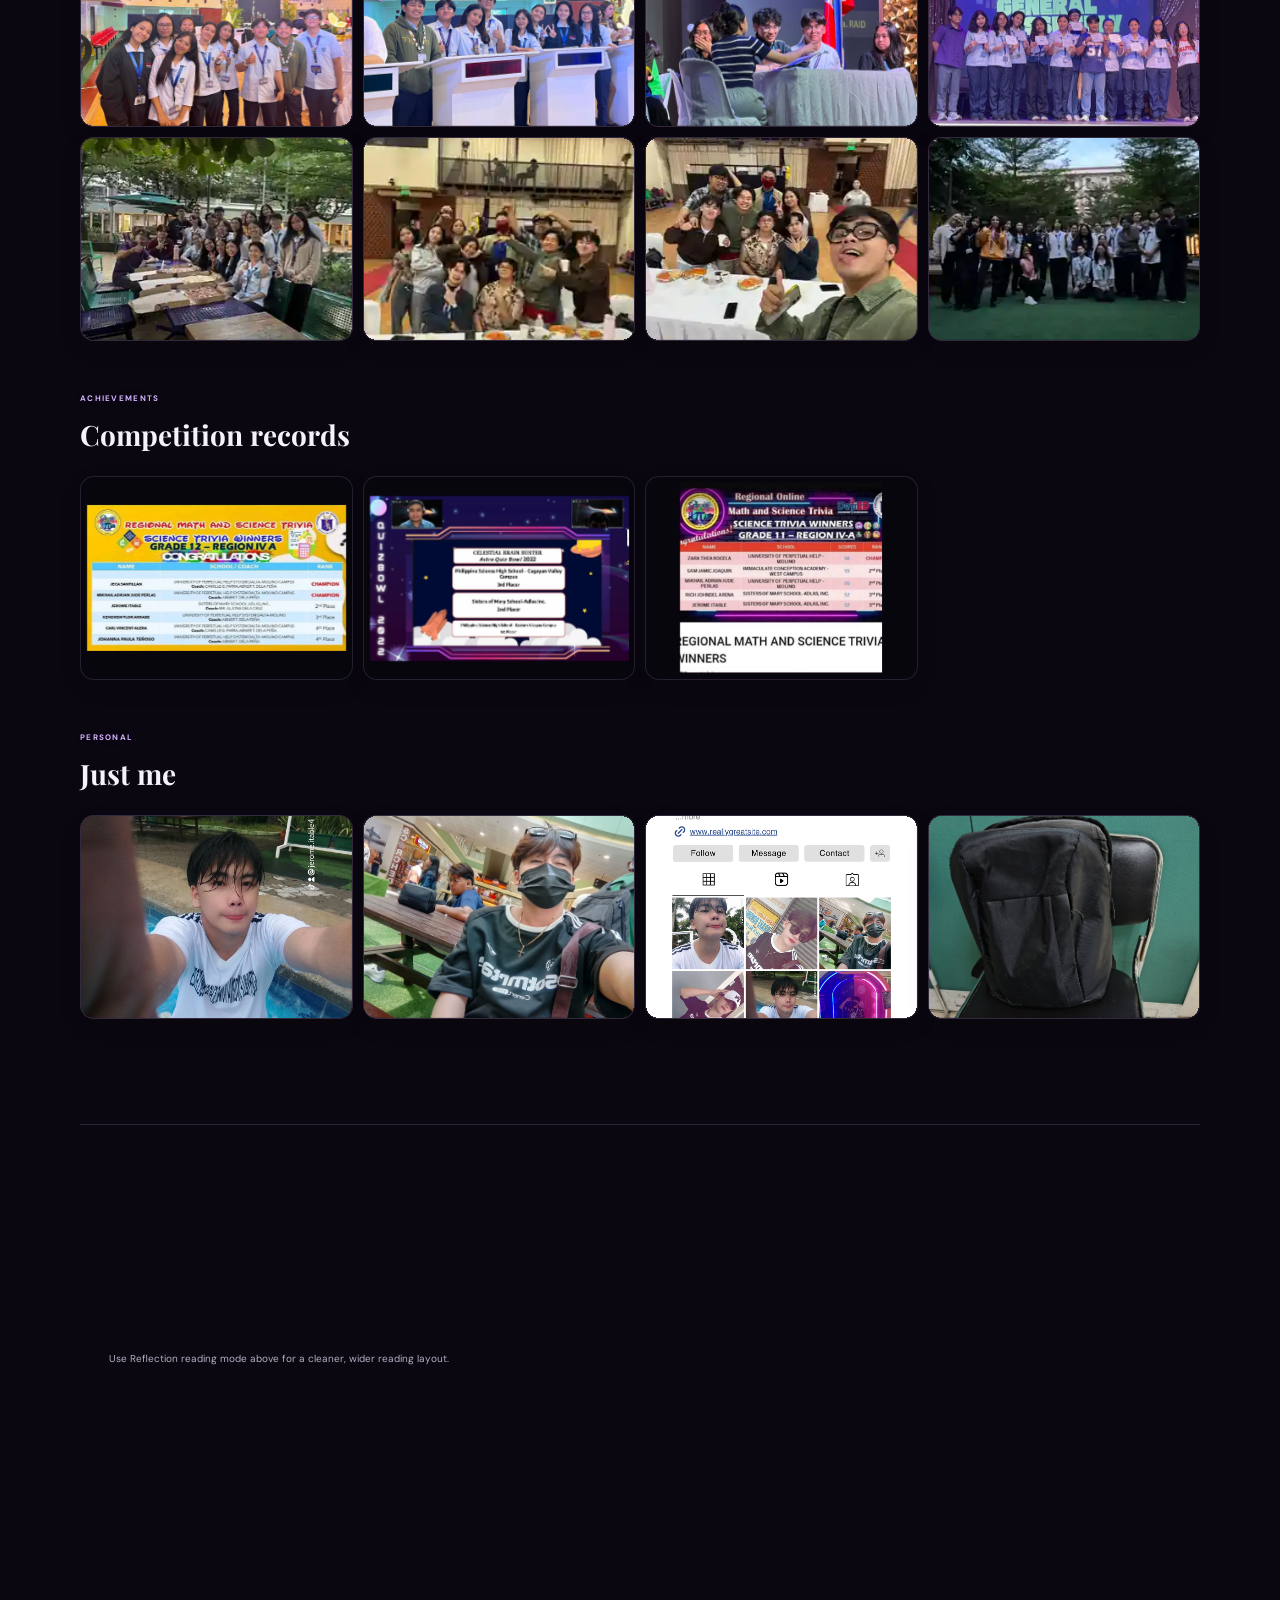
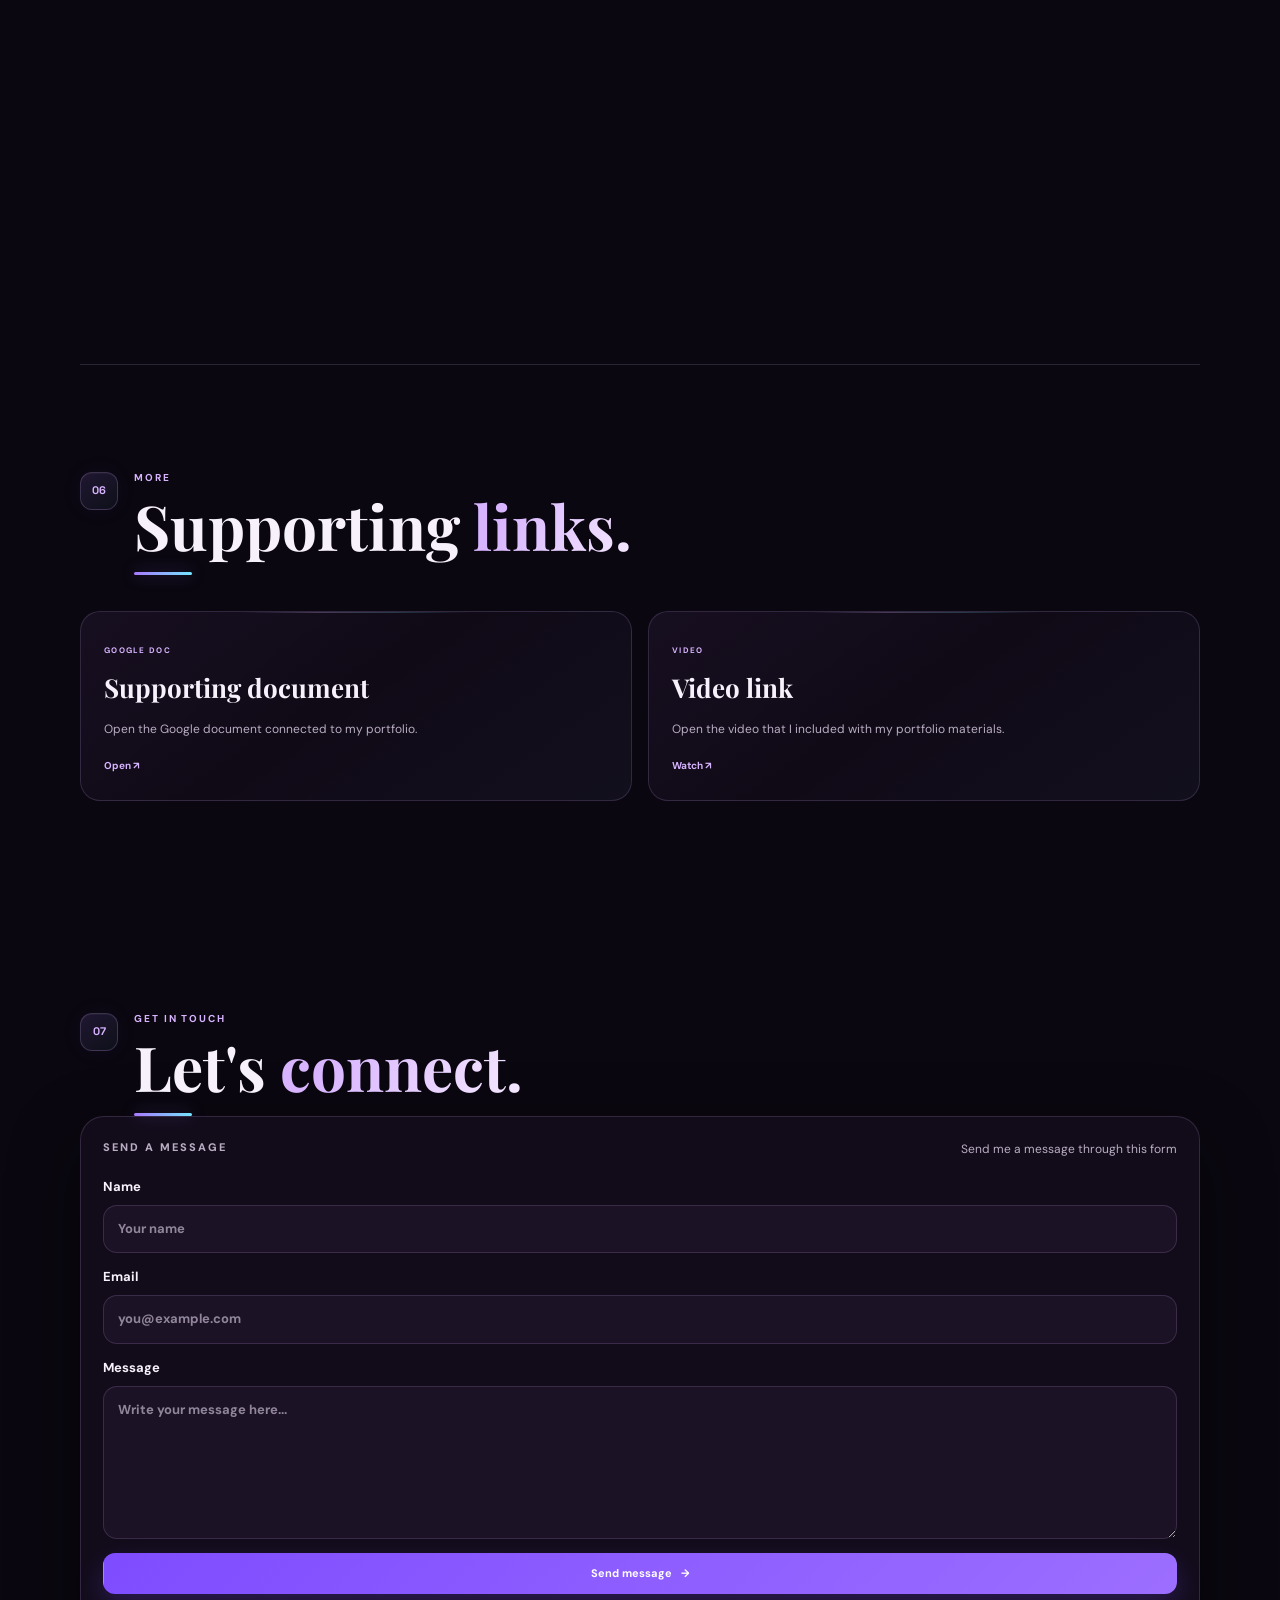
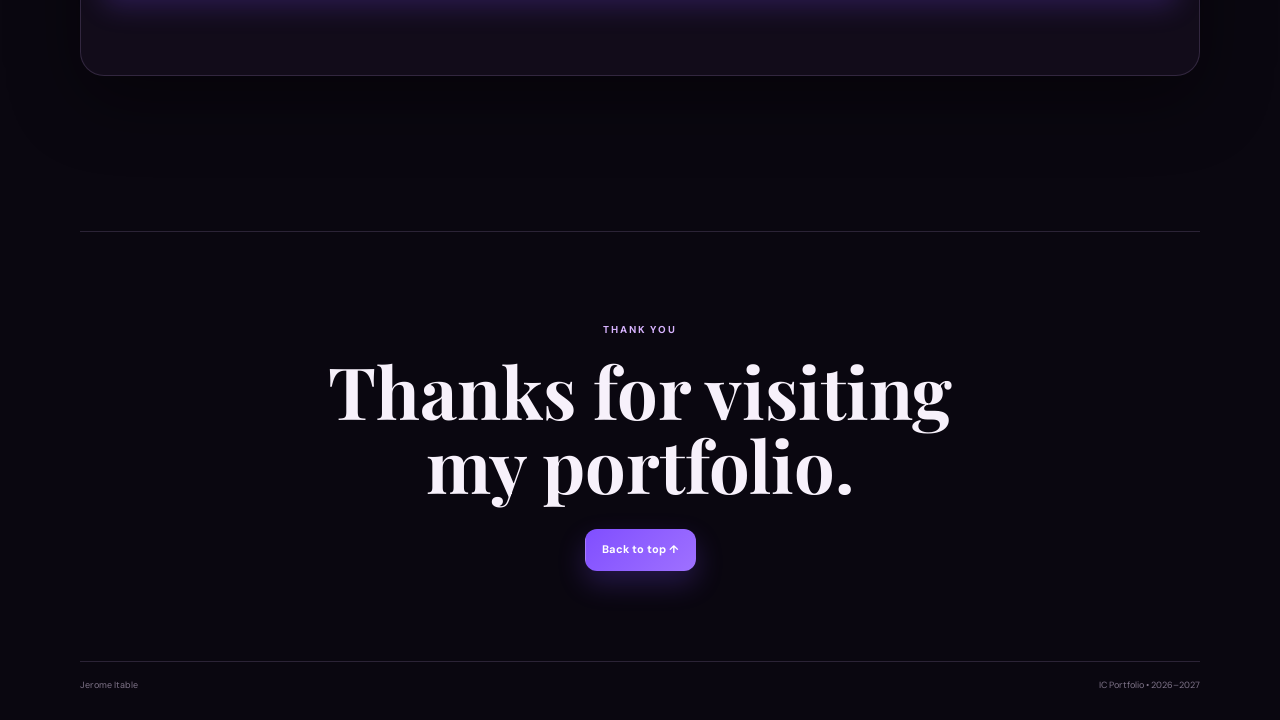
==== commit 91fe7c6c: "Add new achievements and school day photos" ====
--- a/index.html
+++ b/index.html
@@ -1041,7 +1041,45 @@
 
         </article>
 
-      </div>
+      
+        <!-- DEAN'S LISTER — TOP SIX OVERALL -->
+        <article class="achievement-card reveal">
+          <div class="achievement-img">
+            <img src="assets/achievement-deans-lister-top-six.webp" alt="Dean's Lister poster showing Top 6 Overall ASAT Division for AY 2025–2026, Second Semester" loading="lazy">
+          </div>
+          <div class="achievement-body">
+            <span>A.Y. 2025–2026 · SECOND SEMESTER</span>
+            <h3>Dean's Lister — Top 6</h3>
+            <p>Recognized among the Top 6 overall in the ASAT Division for the second semester.</p>
+            <button class="text-btn" data-image="assets/achievement-deans-lister-top-six.webp" aria-label="View Dean's Lister Top 6 recognition poster" type="button">View recognition ↗</button>
+          </div>
+        </article>
+        <!-- FIRST SEMESTER GENERAL ASSEMBLY -->
+        <article class="achievement-card reveal">
+          <div class="achievement-img">
+            <img src="assets/achievement-first-semester-general-assembly.webp" alt="Students holding certificates at the Asian SEED Academy of Technology First Semester General Assembly" loading="lazy">
+          </div>
+          <div class="achievement-body">
+            <span>FIRST SEMESTER · GENERAL ASSEMBLY</span>
+            <h3>First Semester General Assembly</h3>
+            <p>A school recognition and community moment with classmates holding their certificates.</p>
+            <button class="text-btn" data-image="assets/achievement-first-semester-general-assembly.webp" aria-label="View First Semester General Assembly photo" type="button">View photo ↗</button>
+          </div>
+        </article>
+        <!-- DEAN'S LISTER — FIRST SEMESTER -->
+        <article class="achievement-card reveal">
+          <div class="achievement-img">
+            <img src="assets/achievement-deans-lister-first-semester.webp" alt="Dean's Lister recognition poster for Jerome Itable, First Semester, AY 2025–2026" loading="lazy">
+          </div>
+          <div class="achievement-body">
+            <span>A.Y. 2025–2026 · FIRST SEMESTER</span>
+            <h3>Dean's Lister — First Semester</h3>
+            <p>My Dean's List recognition for the first semester.</p>
+            <button class="text-btn" data-image="assets/achievement-deans-lister-first-semester.webp" aria-label="View first semester Dean's Lister poster" type="button">View recognition ↗</button>
+          </div>
+        </article>
+
+</div>
 
 
 
@@ -1225,7 +1263,21 @@
             >
           </button>
 
-        </div>
+        
+          <button class="gallery-photo" data-image="assets/school-days-pizza-group.webp" type="button" aria-label="View school days pizza gathering photo">
+            <img src="assets/school-days-pizza-group.webp" alt="Sharing pizza with classmates in the school courtyard" loading="lazy">
+          </button>
+          <button class="gallery-photo" data-image="assets/school-days-banquet-group.webp" type="button" aria-label="View school event group photo">
+            <img src="assets/school-days-banquet-group.webp" alt="Classmates posing together during a school event" loading="lazy">
+          </button>
+          <button class="gallery-photo" data-image="assets/school-days-selfie-group.webp" type="button" aria-label="View class group selfie">
+            <img src="assets/school-days-selfie-group.webp" alt="Group selfie with classmates at a school gathering" loading="lazy">
+          </button>
+          <button class="gallery-photo" data-image="assets/school-days-campus-group.webp" type="button" aria-label="View campus group photo">
+            <img src="assets/school-days-campus-group.webp" alt="Group photo with classmates on campus" loading="lazy">
+          </button>
+
+</div>
 
       </div>
 
--- a/portfolio-motion.css
+++ b/portfolio-motion.css
@@ -359,3 +359,422 @@
     animation: none !important;
   }
 }
+/* =========================================================
+   CINEMATIC FINISH — premium detail pass
+   Keeps the existing markup, activities, and interactions intact.
+========================================================= */
+
+:root {
+  --cinematic-purple: rgba(168, 120, 255, .24);
+  --cinematic-cyan: rgba(115, 230, 255, .18);
+  --cinematic-border: rgba(216, 180, 255, .18);
+}
+
+/* Crisp focus states, color selection, and a themed scrollbar. */
+::selection {
+  color: #fff;
+  background: rgba(126, 76, 255, .55);
+}
+
+:focus-visible {
+  outline: 2px solid var(--cyan);
+  outline-offset: 4px;
+}
+
+html {
+  scrollbar-color: rgba(168, 120, 255, .65) #0a0710;
+  scrollbar-width: thin;
+}
+
+::-webkit-scrollbar {
+  width: 10px;
+}
+
+::-webkit-scrollbar-track {
+  background: #0a0710;
+}
+
+::-webkit-scrollbar-thumb {
+  border: 2px solid #0a0710;
+  border-radius: 99px;
+  background: linear-gradient(180deg, #a878ff, #73e6ff);
+}
+
+/* A compact luminous label makes the hero feel more intentional. */
+.hero-copy .kicker {
+  display: inline-flex;
+  align-items: center;
+  gap: 9px;
+  padding: 8px 11px;
+  border: 1px solid rgba(216, 180, 255, .2);
+  border-radius: 999px;
+  background: linear-gradient(110deg, rgba(168, 120, 255, .1), rgba(115, 230, 255, .045));
+  box-shadow: inset 0 1px 0 rgba(255,255,255,.035), 0 8px 28px rgba(0,0,0,.1);
+  backdrop-filter: blur(12px);
+}
+
+.hero-copy .kicker::before {
+  content: "";
+  width: 6px;
+  height: 6px;
+  flex: 0 0 6px;
+  border-radius: 50%;
+  background: var(--cyan);
+  box-shadow: 0 0 13px rgba(115,230,255,.9);
+  animation: kickerSignal 2.8s ease-in-out infinite;
+}
+
+@keyframes kickerSignal {
+  0%, 100% { opacity: .72; box-shadow: 0 0 8px rgba(115,230,255,.55); }
+  50% { opacity: 1; box-shadow: 0 0 17px rgba(115,230,255,.95); }
+}
+
+.hero-intro {
+  line-height: 1.9;
+  text-wrap: pretty;
+}
+
+.hero-mini {
+  gap: 10px;
+  border-top: 0;
+  padding-top: 0;
+}
+
+.hero-mini > div {
+  position: relative;
+  min-width: 0;
+  overflow: hidden;
+  padding: 14px 13px 13px;
+  border: 1px solid rgba(216,180,255,.14);
+  border-radius: 15px;
+  background:
+    linear-gradient(145deg, rgba(168,120,255,.075), rgba(255,255,255,.018) 58%, rgba(115,230,255,.035));
+  box-shadow: inset 0 1px 0 rgba(255,255,255,.035), 0 10px 24px rgba(0,0,0,.12);
+  transition: transform .3s var(--motion-ease), border-color .3s ease, box-shadow .3s ease;
+}
+
+.hero-mini > div::after {
+  content: "";
+  position: absolute;
+  right: -22px;
+  bottom: -34px;
+  width: 74px;
+  height: 74px;
+  border-radius: 50%;
+  background: var(--cinematic-purple);
+  filter: blur(24px);
+  opacity: .65;
+  pointer-events: none;
+}
+
+.hero-mini > div:hover {
+  transform: translateY(-4px);
+  border-color: rgba(115,230,255,.28);
+  box-shadow: 0 14px 30px rgba(0,0,0,.2), 0 0 24px rgba(168,120,255,.06);
+}
+
+.hero-mini strong {
+  position: relative;
+  z-index: 1;
+  line-height: 1.1;
+  background: linear-gradient(115deg, #fff 12%, var(--purple2) 58%, var(--cyan));
+  color: transparent;
+  background-clip: text;
+  -webkit-background-clip: text;
+}
+
+.hero-mini span {
+  position: relative;
+  z-index: 1;
+  line-height: 1.45;
+  margin-top: 5px;
+}
+
+/* Number markers and title accents across every main section. */
+.section-title {
+  gap: 16px;
+}
+
+.section-title > span {
+  display: grid;
+  place-items: center;
+  flex: 0 0 38px;
+  width: 38px;
+  height: 38px;
+  margin-top: 2px;
+  border: 1px solid rgba(216,180,255,.2);
+  border-radius: 12px;
+  background: linear-gradient(145deg, rgba(168,120,255,.14), rgba(115,230,255,.045));
+  box-shadow: inset 0 1px 0 rgba(255,255,255,.04), 0 0 25px rgba(168,120,255,.05);
+}
+
+.section-title > div {
+  min-width: 0;
+}
+
+.section-title > div::after {
+  content: "";
+  display: block;
+  width: 58px;
+  height: 3px;
+  margin-top: 15px;
+  border-radius: 999px;
+  background: linear-gradient(90deg, var(--purple), var(--cyan));
+  box-shadow: 0 0 16px rgba(168,120,255,.34);
+  transform-origin: left;
+  transition: width .35s var(--motion-ease), box-shadow .35s ease;
+}
+
+.section-title:hover > div::after {
+  width: 92px;
+  box-shadow: 0 0 21px rgba(115,230,255,.2);
+}
+
+.section-title h2 em {
+  background: linear-gradient(115deg, var(--purple2) 10%, #f6eaff 48%, var(--cyan) 90%);
+  background-size: 210% 210%;
+  color: transparent;
+  background-clip: text;
+  -webkit-background-clip: text;
+  animation: sectionAccentFlow 10s ease-in-out infinite alternate;
+}
+
+@keyframes sectionAccentFlow {
+  0% { background-position: 0% 45%; }
+  100% { background-position: 100% 55%; }
+}
+
+.section-lead {
+  border-left: 2px solid rgba(168,120,255,.48);
+  padding-left: 14px;
+}
+
+/* Premium card surfaces: quiet glass, light-catching edges, no layout shifts. */
+.work-card,
+.achievement-card,
+.link-card {
+  position: relative;
+  isolation: isolate;
+  overflow: hidden;
+  background-image: linear-gradient(145deg, rgba(168,120,255,.045), transparent 46%, rgba(115,230,255,.025));
+}
+
+.work-card::before,
+.achievement-card::before,
+.link-card::before {
+  content: "";
+  position: absolute;
+  z-index: 3;
+  top: 0;
+  left: 12%;
+  width: 76%;
+  height: 1px;
+  border-radius: 99px;
+  background: linear-gradient(90deg, transparent, rgba(216,180,255,.75), rgba(115,230,255,.6), transparent);
+  opacity: .35;
+  transform: scaleX(.55);
+  transition: opacity .35s ease, transform .35s var(--motion-ease);
+  pointer-events: none;
+}
+
+.work-card:hover::before,
+.work-card:focus-within::before,
+.achievement-card:hover::before,
+.achievement-card:focus-within::before,
+.link-card:hover::before,
+.link-card:focus-within::before {
+  opacity: 1;
+  transform: scaleX(1);
+}
+
+.work-card::after,
+.achievement-card::after,
+.link-card::after {
+  content: "";
+  position: absolute;
+  z-index: 2;
+  top: -35%;
+  bottom: -35%;
+  left: -65%;
+  width: 36%;
+  background: linear-gradient(90deg, transparent, rgba(255,255,255,.07), transparent);
+  transform: skewX(-18deg);
+  opacity: 0;
+  pointer-events: none;
+}
+
+.work-card:hover::after,
+.achievement-card:hover::after,
+.link-card:hover::after {
+  opacity: 1;
+  animation: cardLightSweep .8s var(--motion-ease) both;
+}
+
+@keyframes cardLightSweep {
+  from { left: -65%; }
+  to { left: 135%; }
+}
+
+.work-body {
+  position: relative;
+  z-index: 1;
+}
+
+.work-body > span,
+.achievement-body > span,
+.gallery-heading > span {
+  text-shadow: 0 0 18px rgba(168,120,255,.2);
+}
+
+.work-body h3,
+.achievement-body h3,
+.link-card h3 {
+  text-wrap: pretty;
+}
+
+.text-btn {
+  display: inline-flex;
+  align-items: center;
+  gap: 6px;
+  text-decoration: none;
+  transition: color .2s ease, gap .25s var(--motion-ease), text-shadow .25s ease;
+}
+
+.text-btn:hover,
+.text-btn:focus-visible {
+  color: var(--cyan);
+  gap: 10px;
+  text-shadow: 0 0 18px rgba(115,230,255,.2);
+}
+
+/* Give evidence and personal photos a more deliberate gallery finish. */
+.gallery-photo {
+  position: relative;
+  border-color: rgba(216,180,255,.14);
+  box-shadow: 0 8px 22px rgba(0,0,0,.12);
+  transition: transform .32s var(--motion-ease), border-color .3s ease, box-shadow .3s ease;
+}
+
+.gallery-photo:hover,
+.gallery-photo:focus-visible {
+  transform: translateY(-4px);
+  border-color: rgba(115,230,255,.45);
+  box-shadow: 0 17px 34px rgba(0,0,0,.26), 0 0 25px rgba(168,120,255,.1);
+}
+
+.school-events,
+.reflection-box,
+.kindness-box {
+  background-image:
+    radial-gradient(circle at 0% 0%, rgba(168,120,255,.075), transparent 42%),
+    linear-gradient(145deg, rgba(255,255,255,.018), transparent 60%, rgba(115,230,255,.025));
+  box-shadow: 0 18px 52px rgba(0,0,0,.14), inset 0 1px 0 rgba(255,255,255,.025);
+}
+
+.reflection-side {
+  box-shadow: inset 0 1px 0 rgba(255,255,255,.035);
+}
+
+/* Sharper nav and control feedback. */
+.topbar {
+  border-color: rgba(216,180,255,.2);
+  background: linear-gradient(110deg, rgba(15,10,24,.88), rgba(13,9,20,.75) 60%, rgba(10,14,23,.82));
+  box-shadow: 0 12px 42px rgba(0,0,0,.28), inset 0 1px 0 rgba(255,255,255,.04);
+}
+
+.topbar nav a.active {
+  box-shadow: inset 0 0 0 1px rgba(216,180,255,.16), 0 0 18px rgba(168,120,255,.06);
+}
+
+.icon-btn:hover,
+.menu-btn:hover {
+  border-color: rgba(115,230,255,.32);
+  box-shadow: 0 0 20px rgba(168,120,255,.12);
+}
+
+.filter-btn.active,
+.utility-chip[aria-pressed="true"] {
+  box-shadow: 0 0 0 1px rgba(216,180,255,.08), 0 0 22px rgba(168,120,255,.12);
+}
+
+/* Make the scroll-progress line feel like a live signal. */
+.top-progress span {
+  background-size: 200% 100%;
+  animation: progressPrism 4s linear infinite;
+}
+
+@keyframes progressPrism {
+  from { background-position: 0% 50%; }
+  to { background-position: 200% 50%; }
+}
+
+/* Keep the premium details balanced on tablets and small phones. */
+@media (max-width: 760px) {
+  .hero-mini > div {
+    padding: 12px 10px;
+    border-radius: 13px;
+  }
+
+  .hero-mini strong {
+    font-size: 22px;
+  }
+
+  .section-title > span {
+    flex-basis: 34px;
+    width: 34px;
+    height: 34px;
+    border-radius: 10px;
+  }
+
+  .section-title {
+    gap: 12px;
+  }
+}
+
+@media (max-width: 420px) {
+  .hero-copy .kicker {
+    max-width: 100%;
+    white-space: normal;
+    line-height: 1.7;
+    letter-spacing: .1em;
+  }
+
+  .hero-mini {
+    gap: 7px;
+  }
+
+  .hero-mini > div {
+    padding: 10px 8px;
+  }
+
+  .hero-mini span {
+    font-size: 9px;
+  }
+}
+
+/* Honor reduced-motion preferences for every new ambient animation. */
+@media (prefers-reduced-motion: reduce) {
+  .hero-copy .kicker::before,
+  .section-title h2 em,
+  .top-progress span {
+    animation: none !important;
+  }
+
+  .hero-mini > div,
+  .gallery-photo {
+    transition: none !important;
+  }
+
+  .hero-mini > div:hover,
+  .gallery-photo:hover,
+  .gallery-photo:focus-visible {
+    transform: none !important;
+  }
+
+  .work-card:hover::after,
+  .achievement-card:hover::after,
+  .link-card:hover::after {
+    animation: none !important;
+    opacity: 0 !important;
+  }
+}
